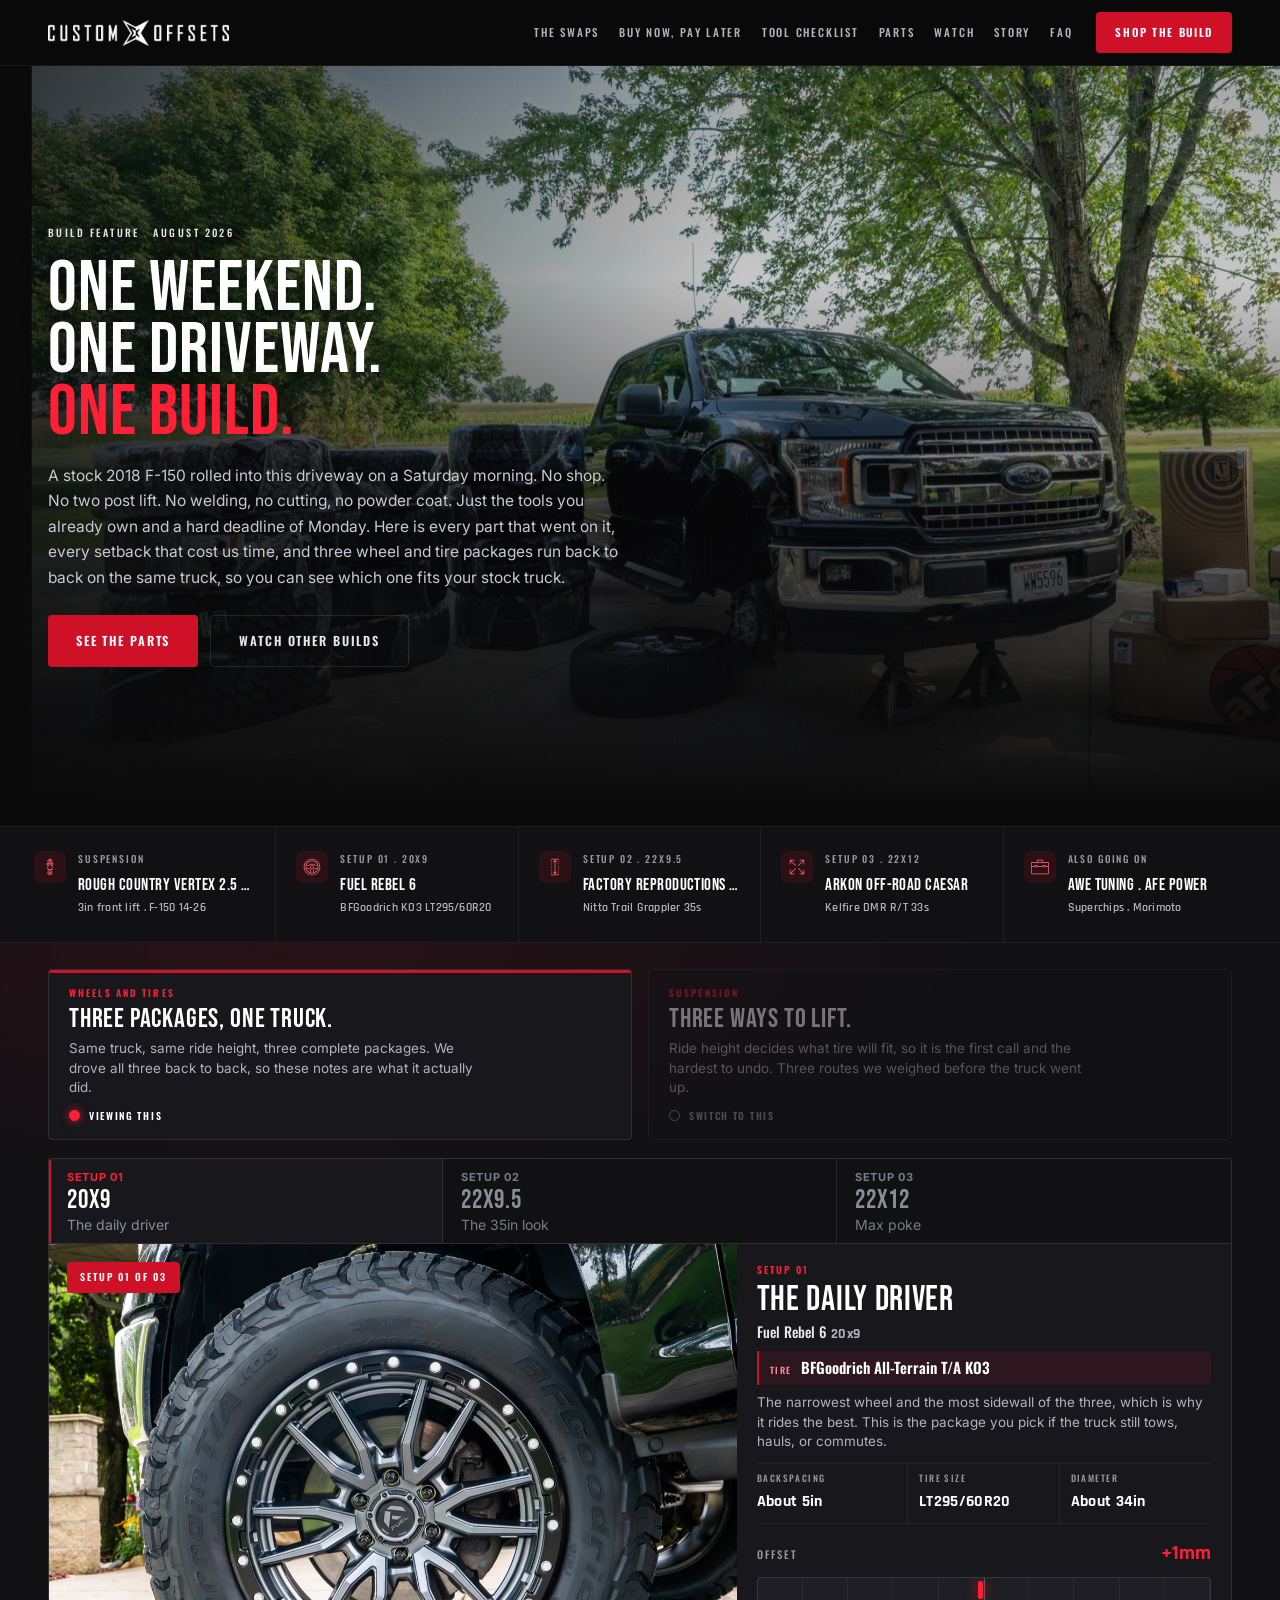
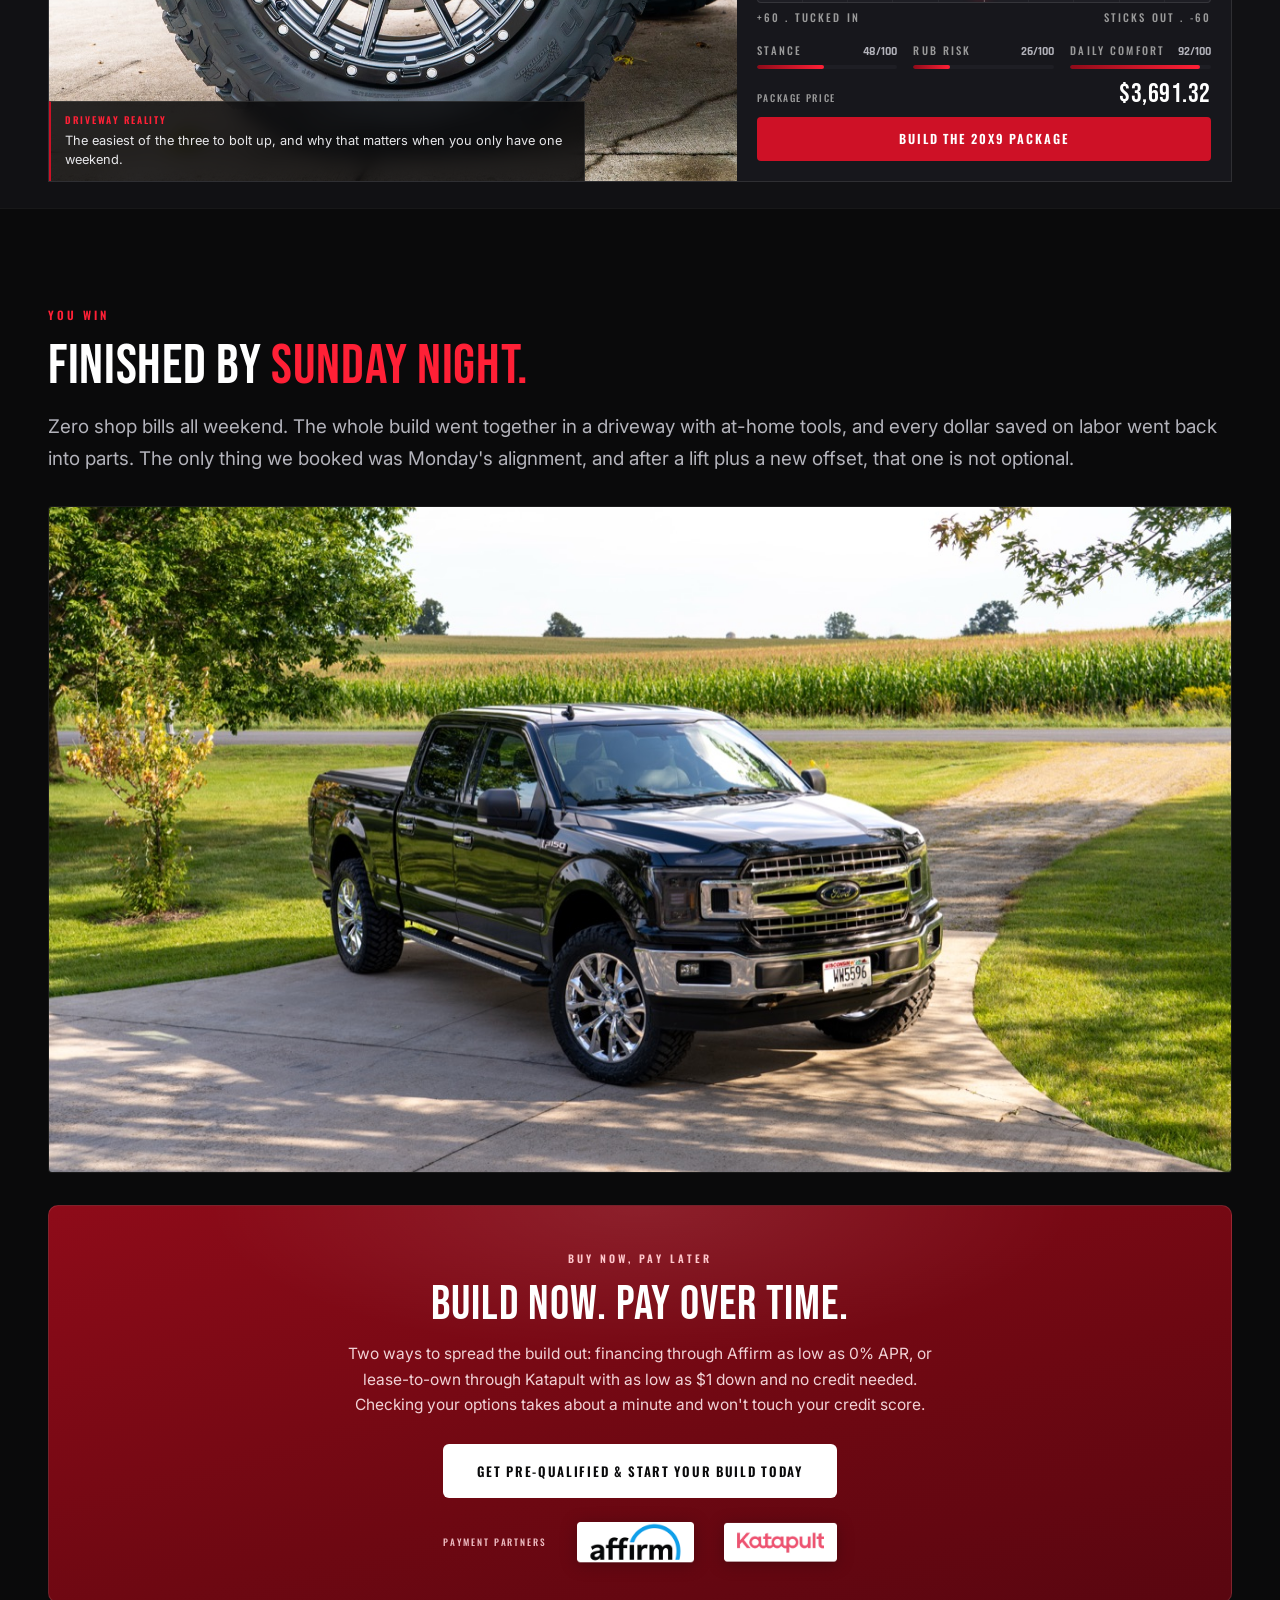
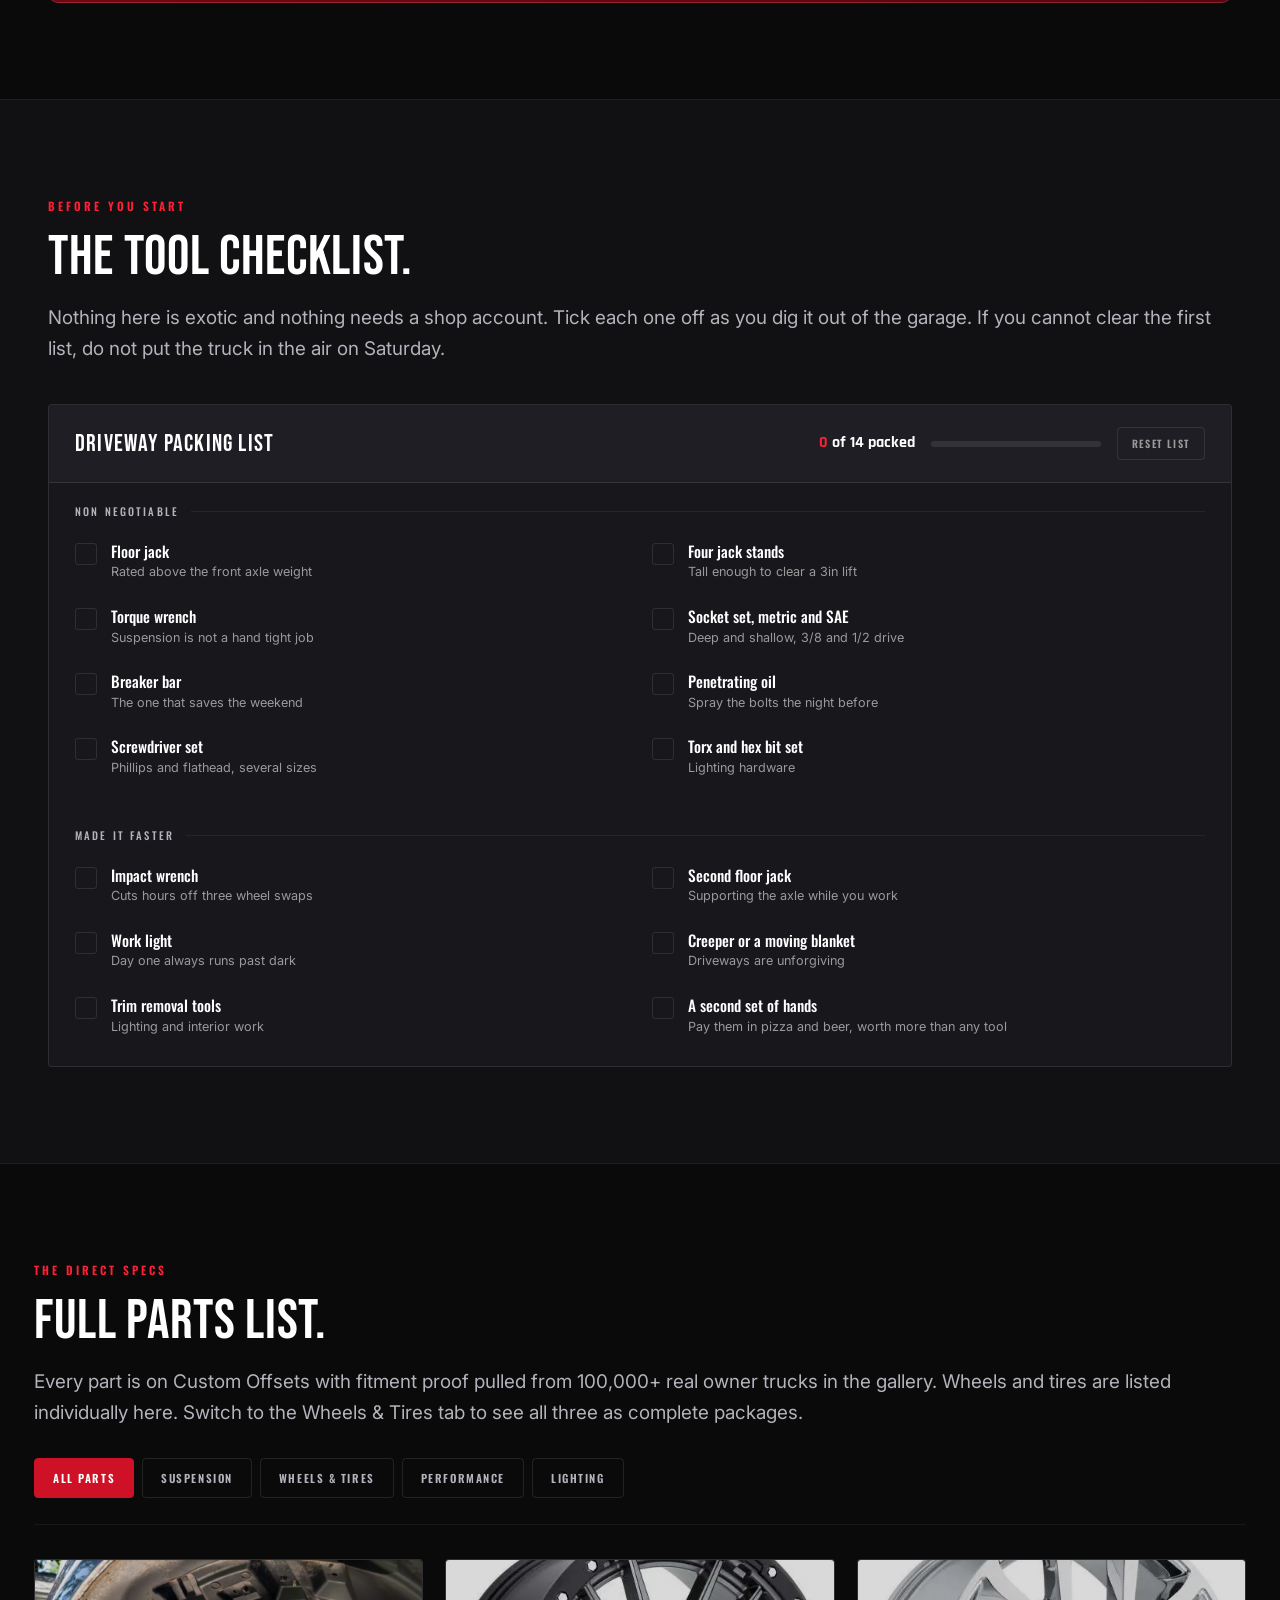
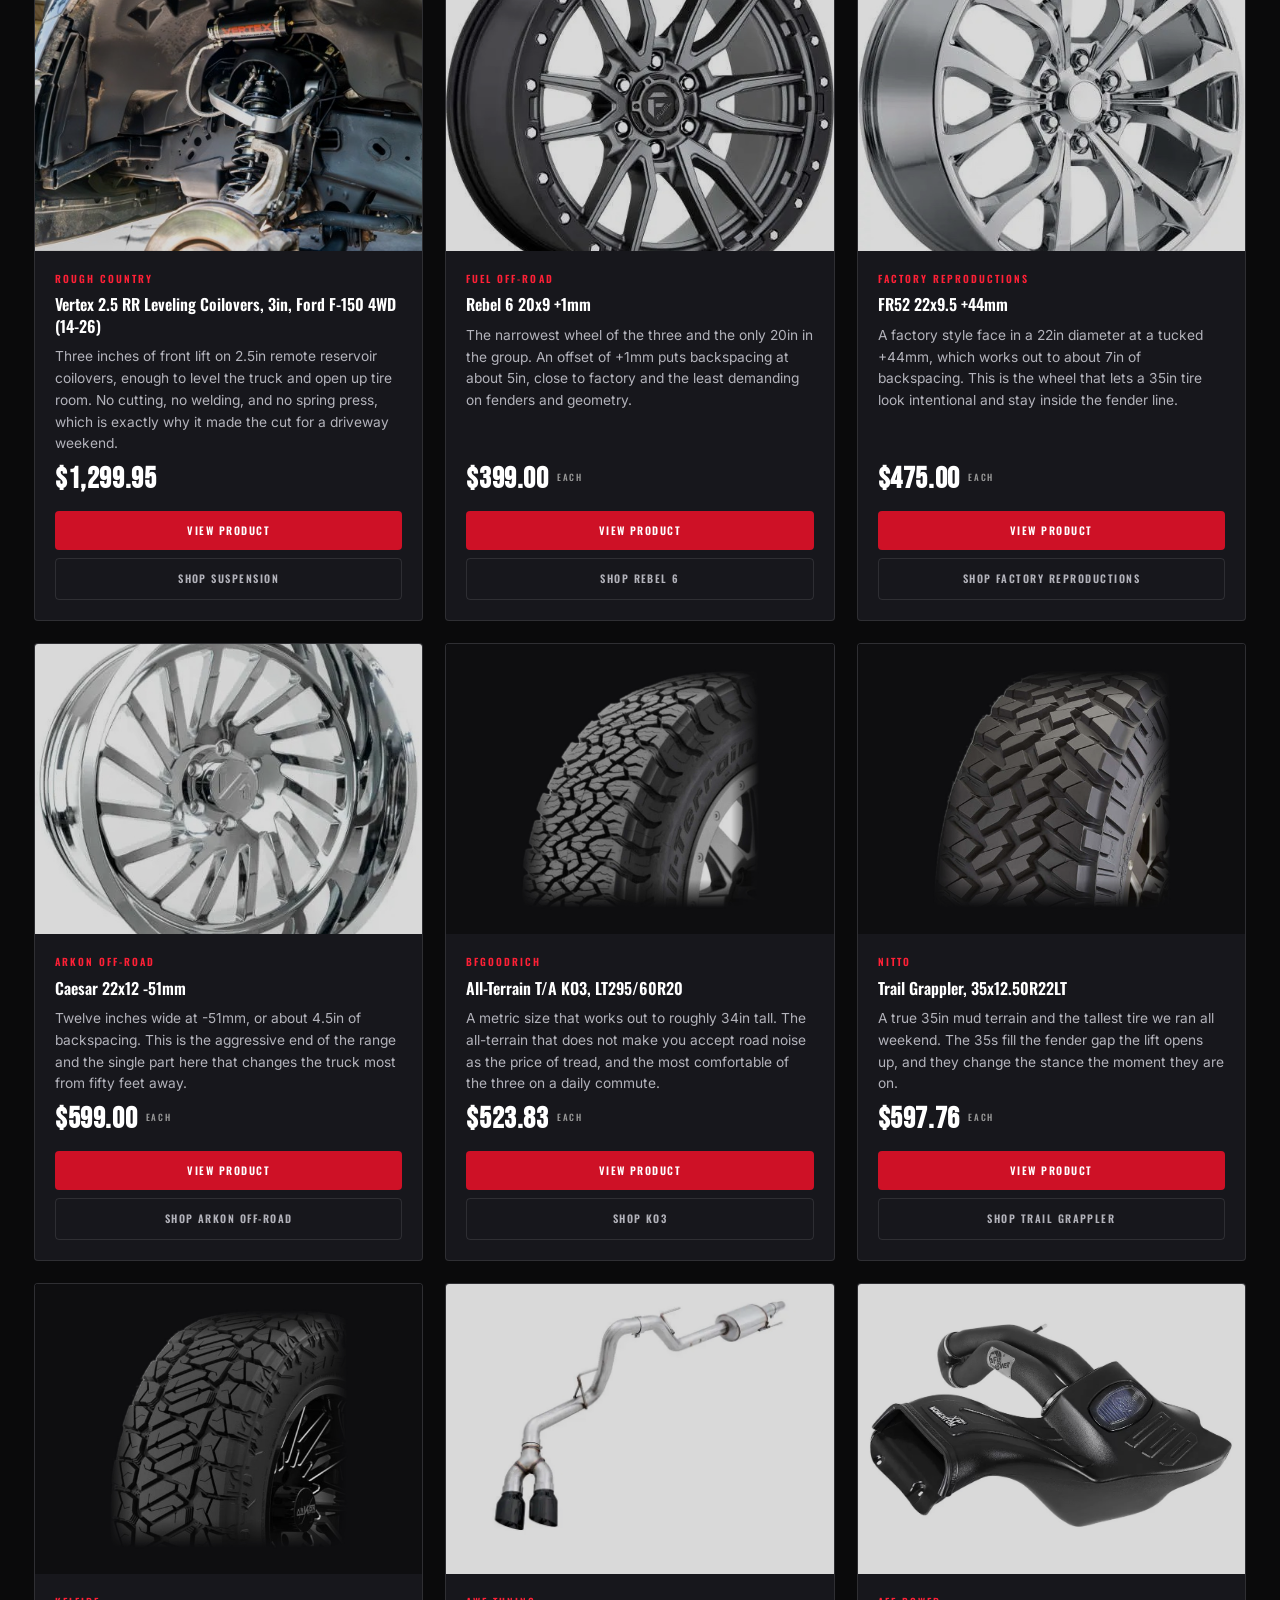
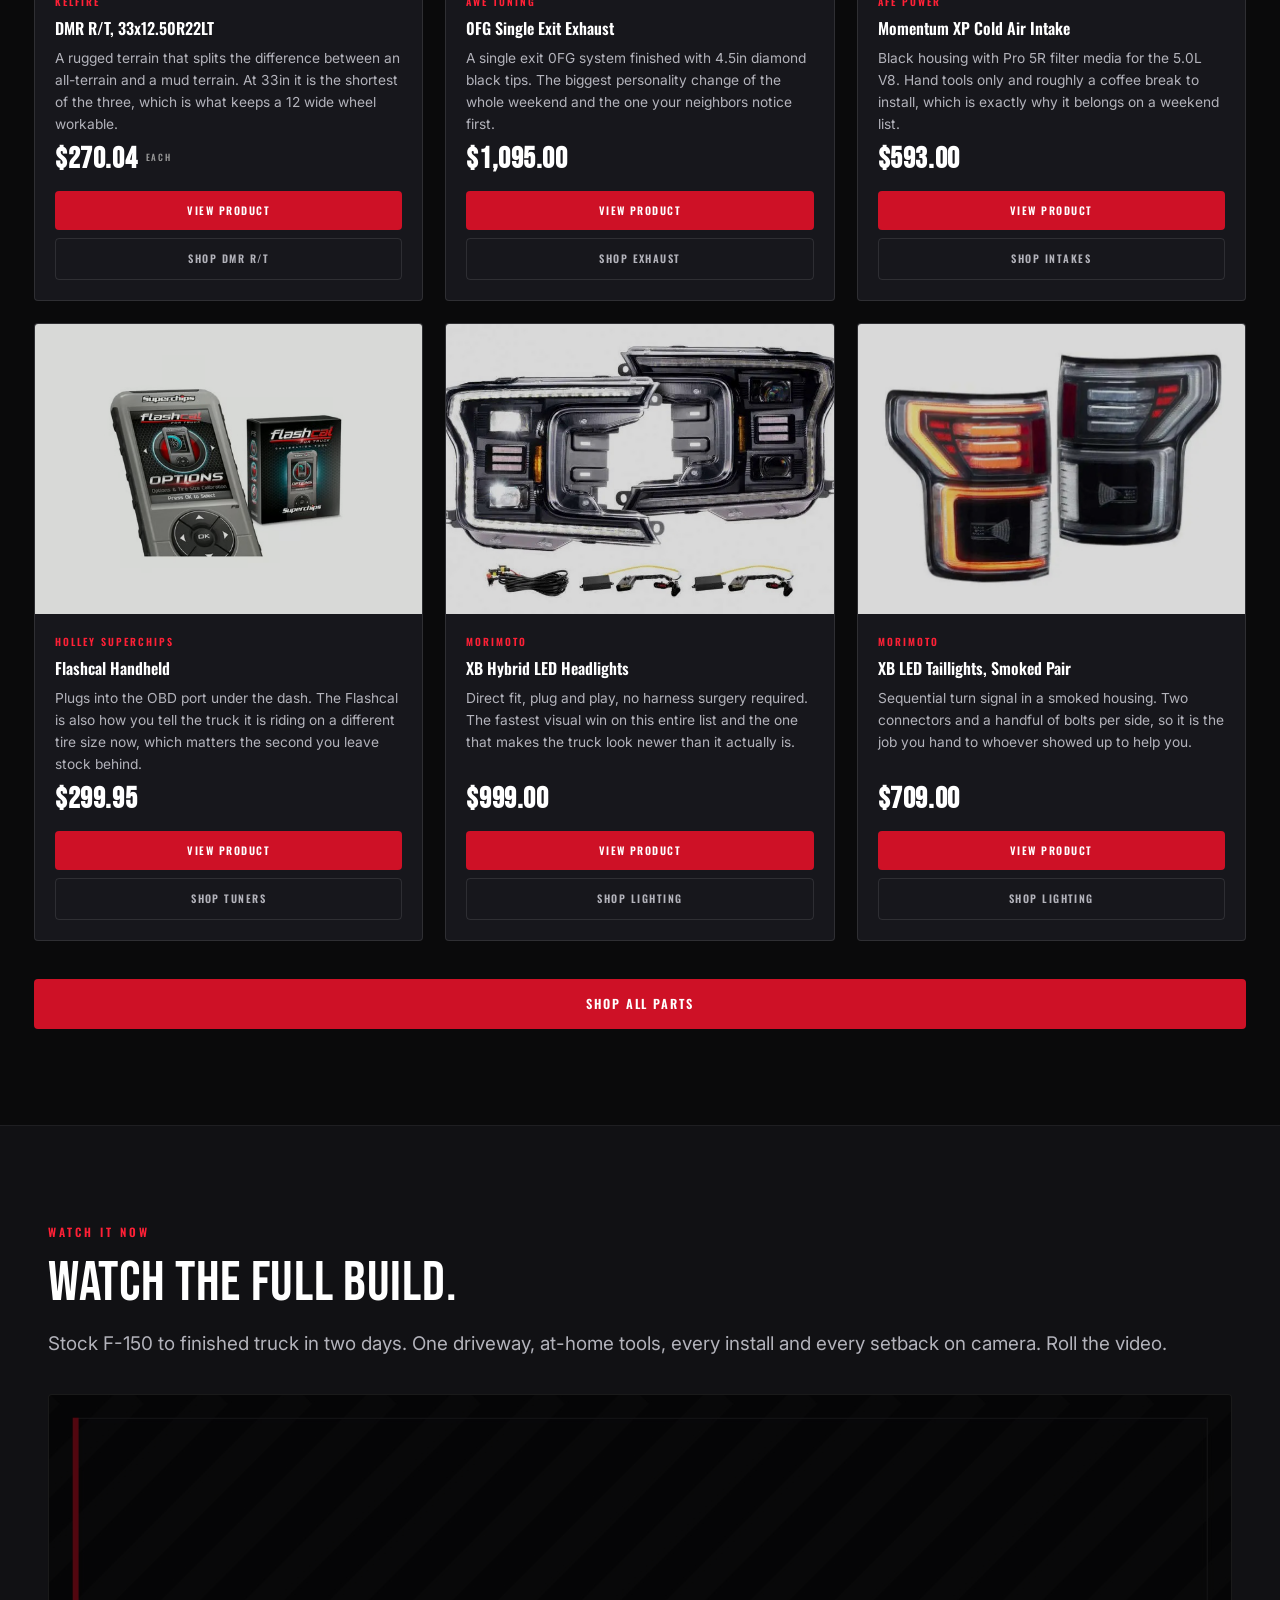
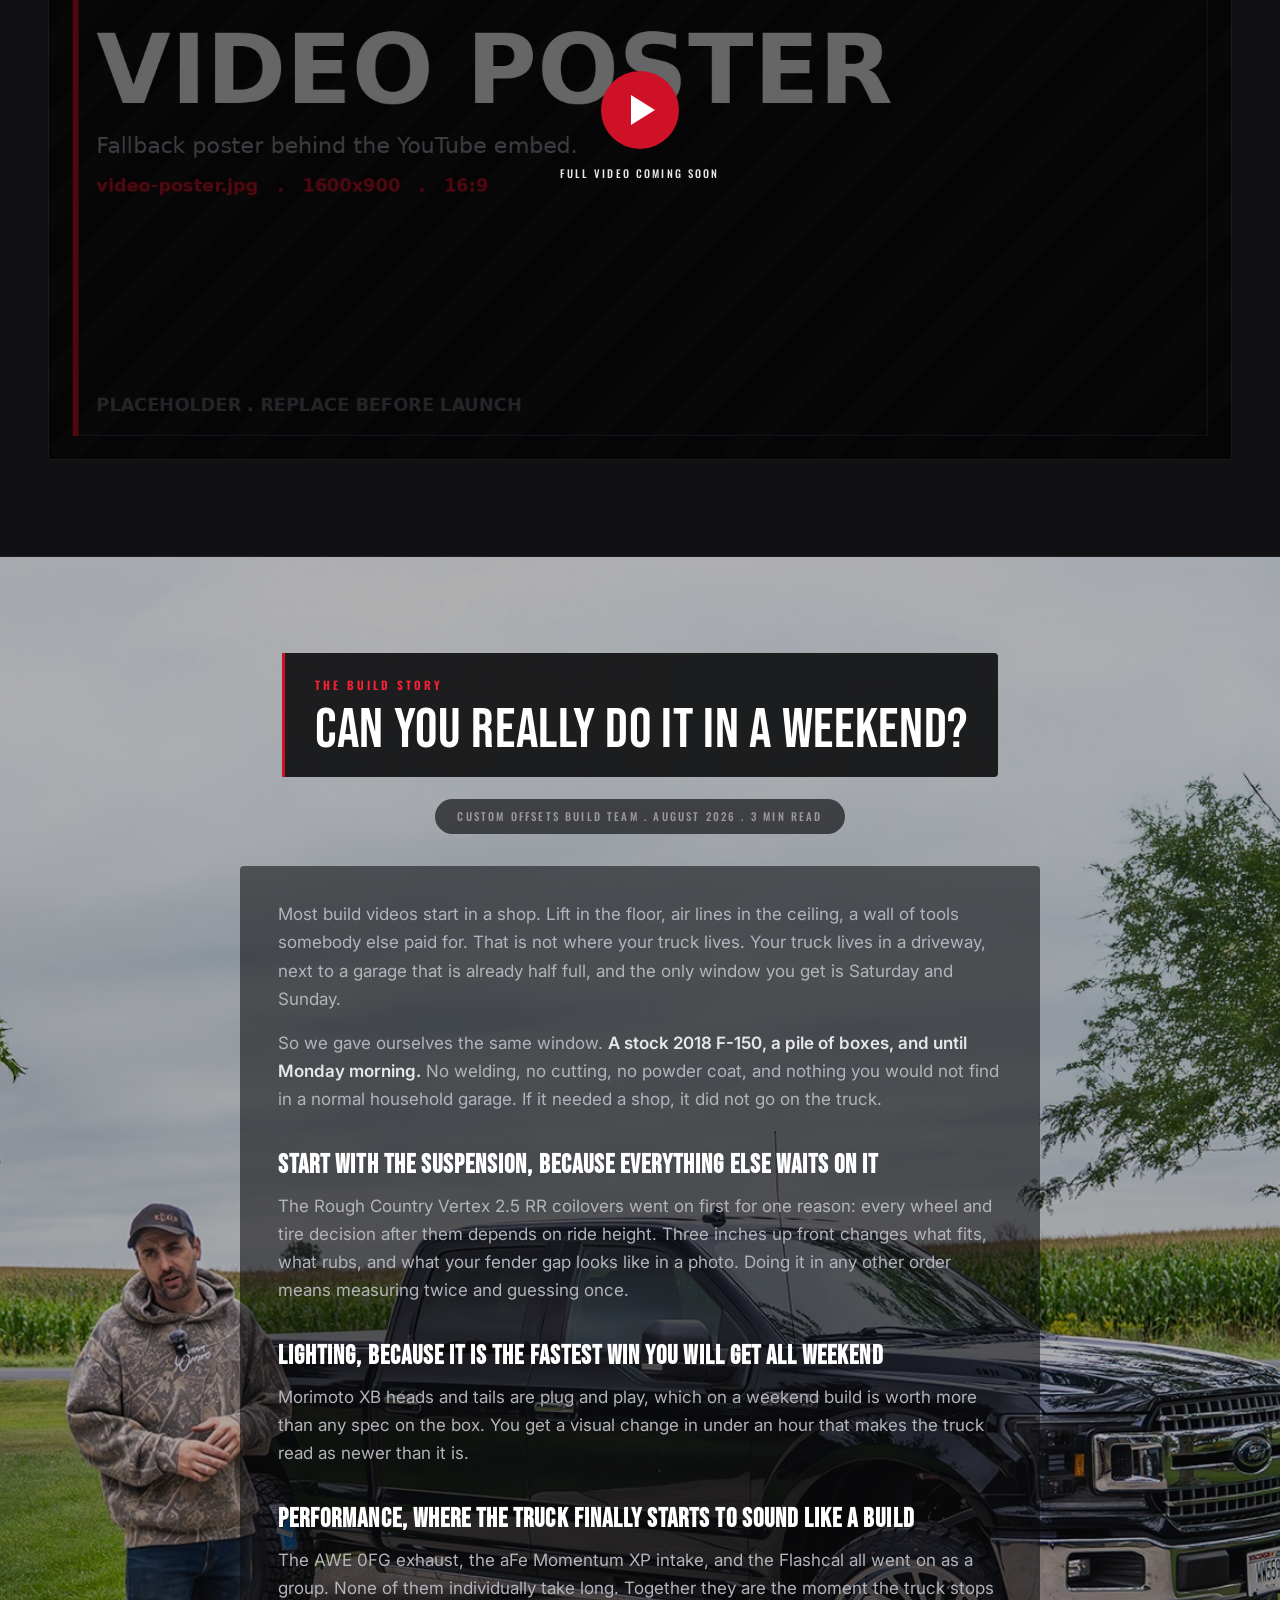
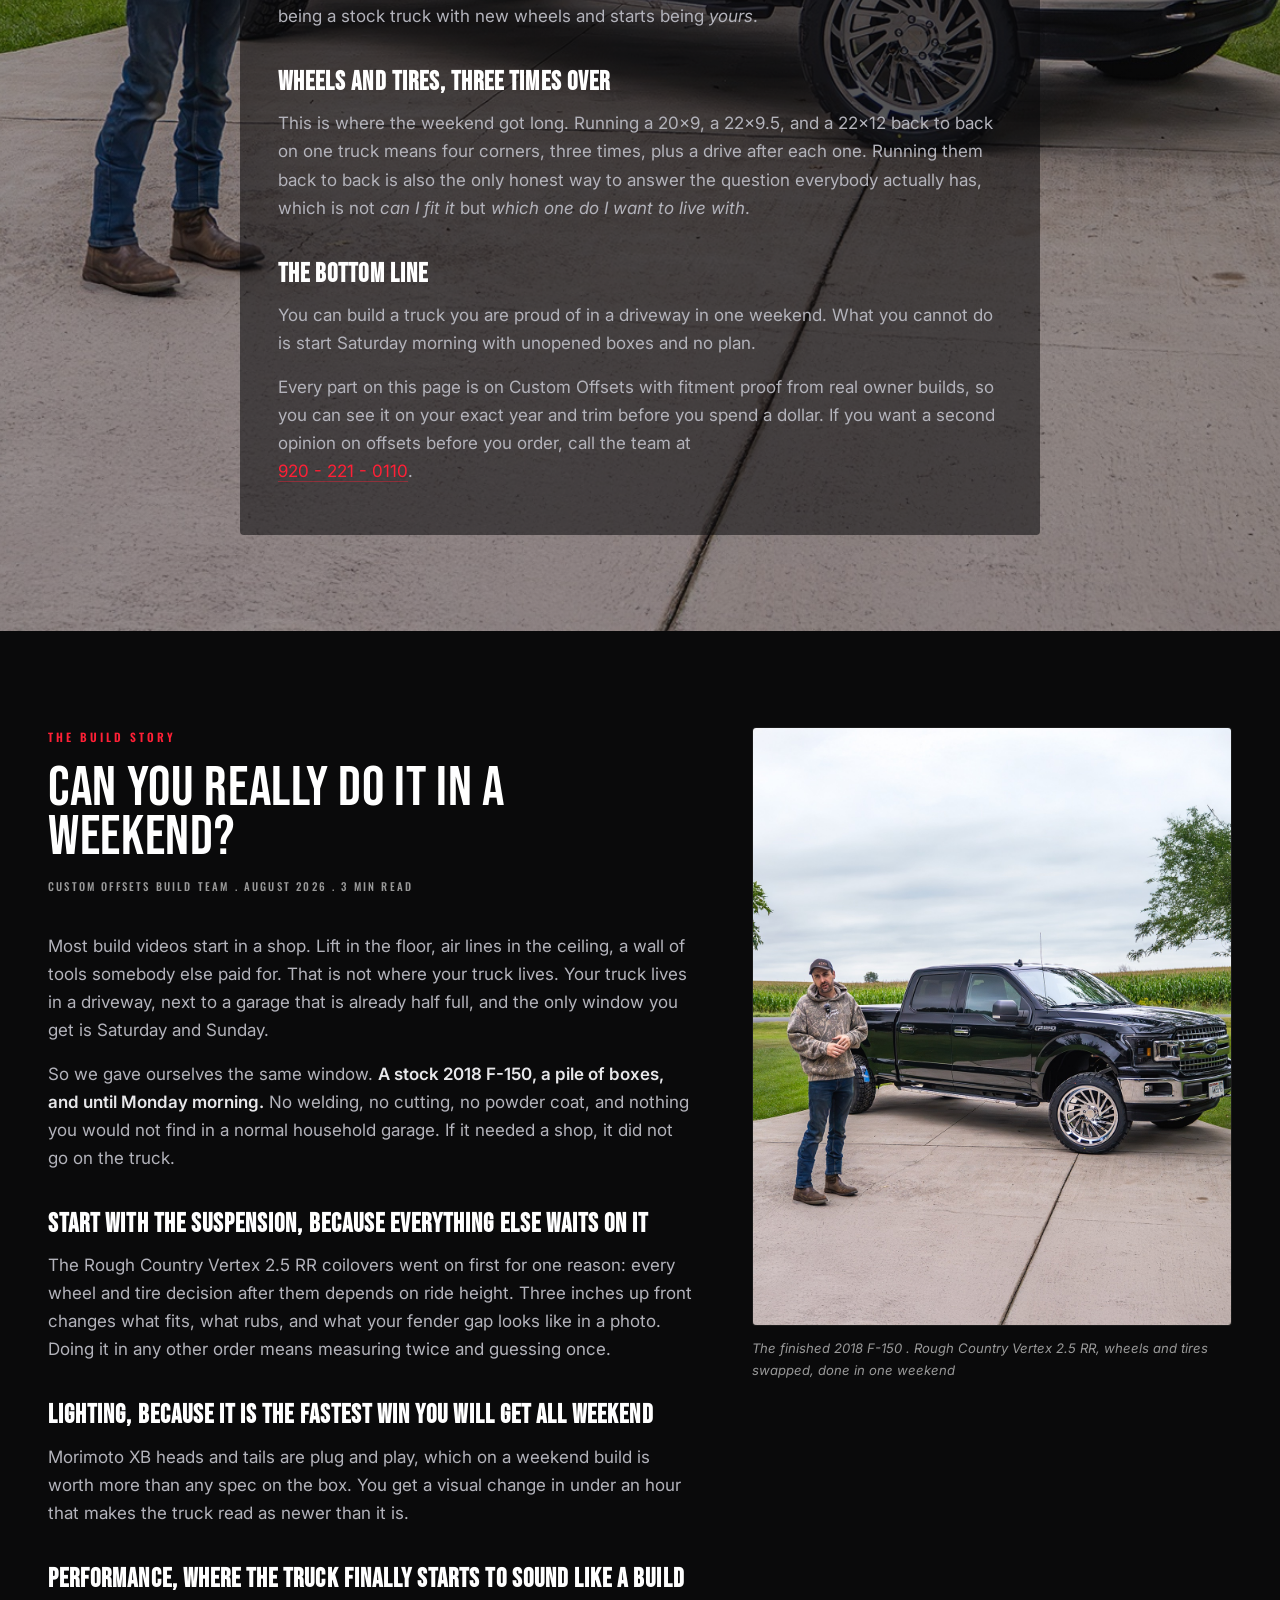
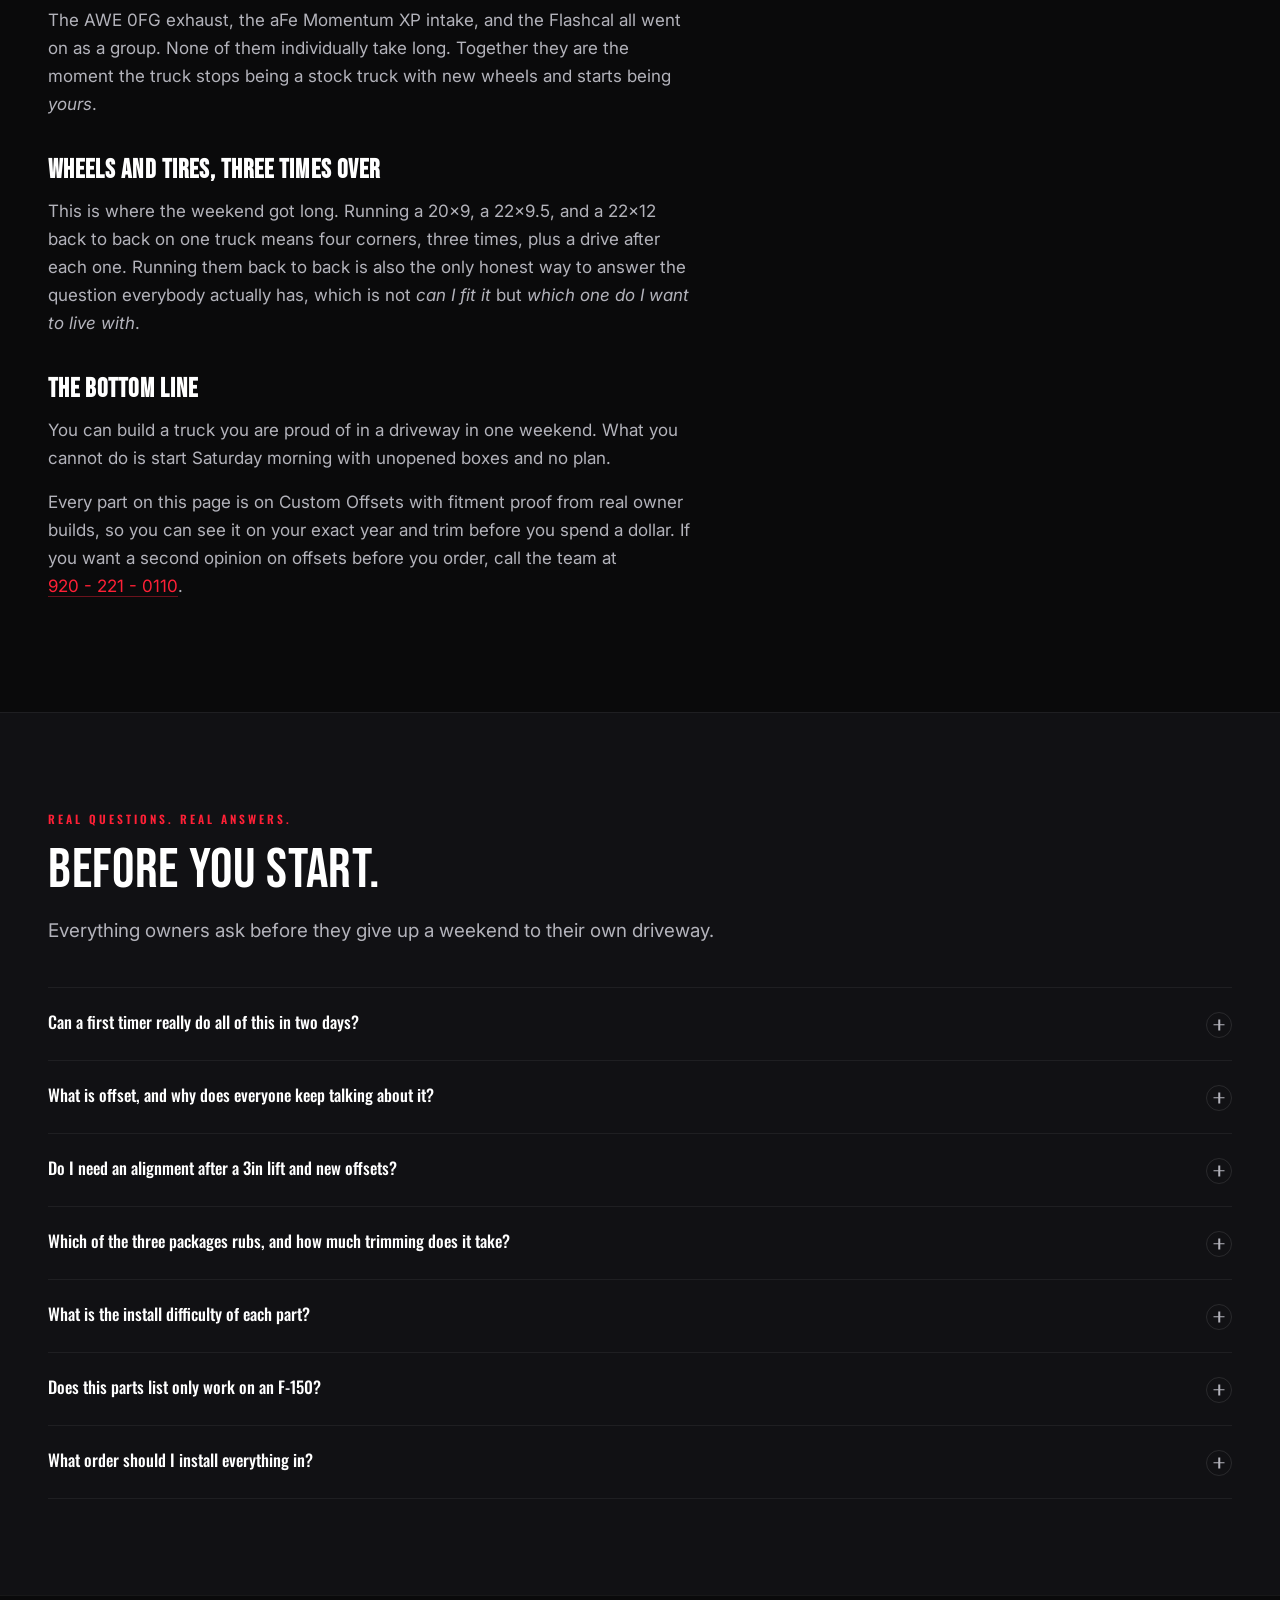
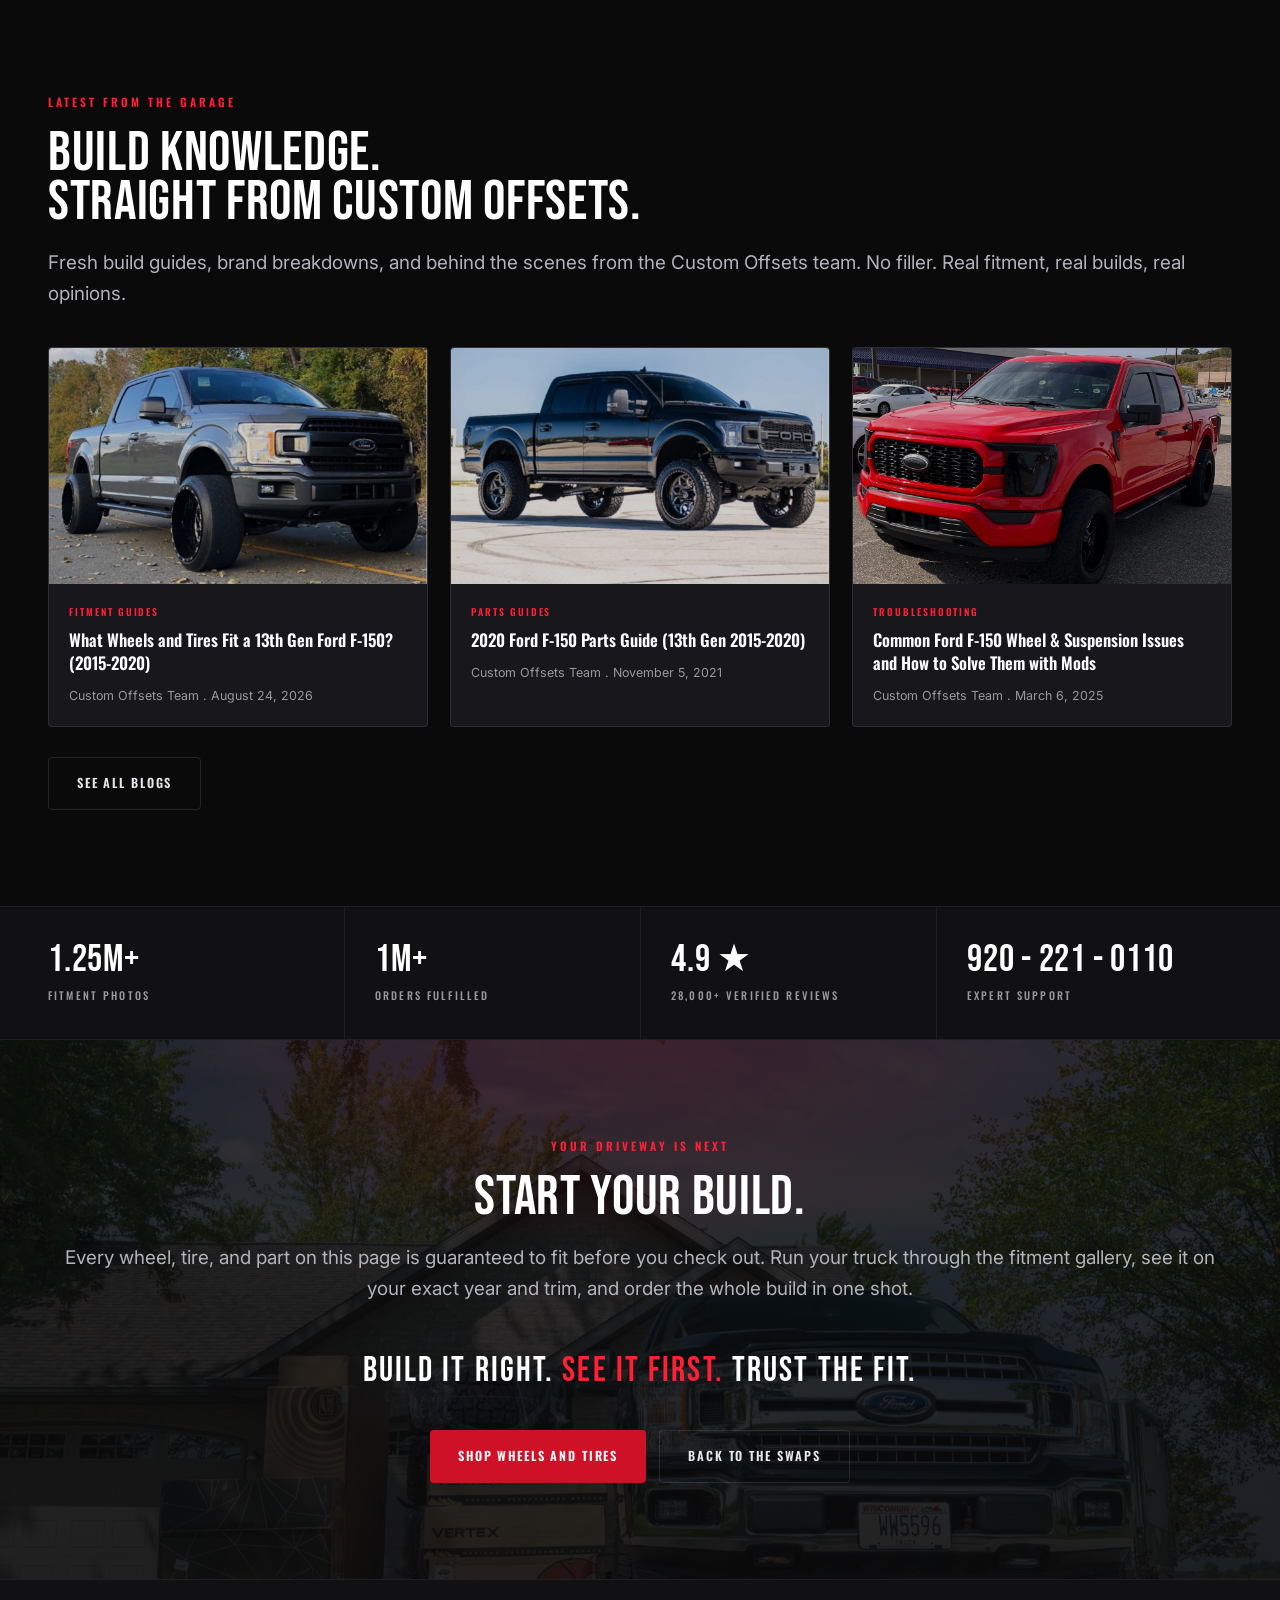
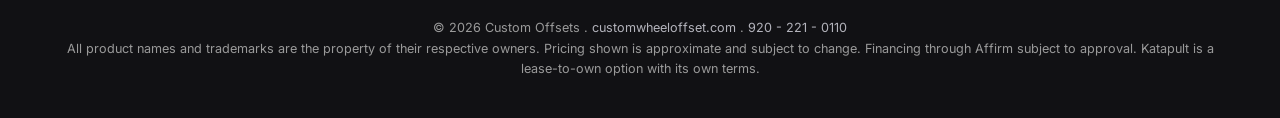
==== index.html @ 388645b4 "Wire in all 3 real blog cards Real titles, categories, dates, links, and hero images pulled from eac" ====
<!DOCTYPE html>
<html lang="en">
<head>
<meta charset="utf-8">
<meta name="viewport" content="width=device-width, initial-scale=1">
<title>One Weekend. One Driveway. One Build. | 2018 Ford F-150 | Custom Offsets</title>
<meta name="description" content="One weekend, one driveway, three wheel and tire packages. We built a 2018 Ford F-150 with Rough Country Vertex 2.5 RR coilovers, AWE 0FG exhaust, aFe intake, and Morimoto XB lighting using nothing but at-home tools.">
<meta property="og:title" content="One Weekend. One Driveway. One Build. | 2018 F-150">
<meta property="og:description" content="No shop. No lift. No welding. Just a driveway, a weekend, and three wheel and tire packages on one F-150.">
<meta property="og:image" content="assets/og-share.jpg">
<meta property="og:type" content="article">
<meta name="twitter:card" content="summary_large_image">
<link rel="icon" href="assets/favicon.png" type="image/png">
<link rel="preconnect" href="https://fonts.googleapis.com">
<link rel="preconnect" href="https://fonts.gstatic.com" crossorigin>
<link href="https://fonts.googleapis.com/css2?family=Bebas+Neue&family=Oswald:wght@400;500;600;700&family=Inter:wght@400;500;600;700&family=Rajdhani:wght@500;600;700&display=swap" rel="stylesheet">
<link rel="stylesheet" href="styles.css">
</head>
<body>

<!-- ===================== NAV ===================== -->
<nav class="nav">
  <div class="nav__in">
    <a class="brand" href="#top"><img src="assets/logo.png" alt="Custom Offsets"></a>
    <div class="nav__links">
      <a href="#swaps">The Swaps</a>
      <a href="#bnpl">Buy Now, Pay Later</a>
      <a href="#tools">Tool Checklist</a>
      <a href="#parts">Parts</a>
      <a href="#watch">Watch</a>
      <a href="#story">Story</a>
      <a href="#faq">FAQ</a>
    </div>
    <a class="nav__cta" href="#parts">Shop the Build</a>
  </div>
  <div class="progress" id="progress"></div>
</nav>

<!-- ===================== HERO ===================== -->
<main>
<header class="hero" id="top">
  <div class="hero__bg"><img src="assets/hero-driveway.jpg" alt="A stock 2018 Ford F-150 in the driveway with the Vertex, aFe and wheel and tire boxes stacked beside it"></div>
  <div class="hero__in">
    <div class="wrap">
      <div class="stamp">Build Feature <b>.</b> August 2026</div>
      <h1 class="display">One Weekend.<br>One Driveway.<span class="l2">One Build.</span></h1>
      <p class="hero__sub">
        A stock 2018 F-150 rolled into this driveway on a Saturday morning. No shop. No two post lift.
        No welding, no cutting, no powder coat. Just the tools you already own and a hard deadline of Monday.
        Here is every part that went on it, every setback that cost us time, and three wheel and tire
        packages run back to back on the same truck, so you can see which one fits your stock truck.
      </p>
      <div class="hero__actions">
        <a class="btn btn--primary" href="#parts">See the parts</a>
        <a class="btn btn--ghost" href="https://www.youtube.com/channel/UCnmCVfwLakc9Fd2ltaowisQ" target="_blank" rel="noopener">Watch other builds</a>
      </div>
    </div>
  </div>
</header>

<!-- ===================== QUICK SHOT SPEC BAR ===================== -->
<section class="keyspecs">
  <div class="keyspecs__in">
    <div class="ks">
      <span class="ks__icon" aria-hidden="true"><svg viewBox="0 0 50 50" fill="currentColor" focusable="false"><path d="M 25 2 C 21.145849 2 18 5.1458524 18 9 C 18 10.956262 18.81305 12.727446 20.115234 14 L 17 14 A 1.0001 1.0001 0 0 0 16 15 L 16 19 A 1.0001 1.0001 0 0 0 17 20 L 19.251953 20 C 18.517861 20.890595 18.043641 22.004594 18 23.240234 A 1.0001 1.0001 0 0 0 18 23.275391 L 18 32 A 1.0001 1.0001 0 0 0 19 33 L 22 33 L 22 34.771484 C 19.627796 35.943612 18.035732 38.299647 18 40.986328 L 18 40.992188 L 18 41 C 17.9945 46.620752 24.448329 49.965436 29.039062 46.722656 C 33.415349 43.631357 32.665878 36.99705 28 34.755859 L 28 33 L 31 33 A 1.0001 1.0001 0 0 0 32 32 L 32 23.275391 A 1.0001 1.0001 0 0 0 32 23.240234 C 31.956359 22.004596 31.482139 20.890595 30.748047 20 L 33 20 A 1.0001 1.0001 0 0 0 34 19 L 34 15 A 1.0001 1.0001 0 0 0 33 14 L 29.884766 14 C 31.18695 12.727446 32 10.956262 32 9 C 32 5.1458524 28.854151 2 25 2 z M 25 4 C 27.773271 4 30 6.2267307 30 9 C 30 11.773269 27.773271 14 25 14 C 22.226729 14 20 11.773269 20 9 C 20 6.2267307 22.226729 4 25 4 z M 25 6 C 24.083334 6 23.268559 6.3797556 22.751953 6.9609375 C 22.235347 7.5421194 22 8.2777779 22 9 C 22 9.7222221 22.235347 10.457881 22.751953 11.039062 C 23.268559 11.620245 24.083334 12 25 12 C 25.916666 12 26.731441 11.620244 27.248047 11.039062 C 27.764653 10.457882 28 9.7222221 28 9 C 28 8.2777779 27.764653 7.5421194 27.248047 6.9609375 C 26.731441 6.3797556 25.916666 6 25 6 z M 25 8 C 25.416666 8 25.601893 8.1202444 25.751953 8.2890625 C 25.902014 8.4578806 26 8.7222221 26 9 C 26 9.2777779 25.902014 9.5421194 25.751953 9.7109375 C 25.601893 9.8797556 25.416666 10 25 10 C 24.583334 10 24.398107 9.8797556 24.248047 9.7109375 C 24.097986 9.5421194 24 9.2777779 24 9 C 24 8.7222221 24.097986 8.4578806 24.248047 8.2890625 C 24.398107 8.1202444 24.583334 8 25 8 z M 18 16 L 25 16 L 32 16 L 32 18 L 26.386719 18 L 23.613281 18 L 18 18 L 18 16 z M 23.546875 20 L 26.453125 20 C 28.358046 19.936053 29.932726 21.405751 30 23.310547 L 30 31 L 20 31 L 20 23.310547 C 20.067274 21.405751 21.641964 19.936053 23.546875 20 z M 24 33 L 26 33 L 26 36.056641 L 26.666016 36.291016 C 30.547086 37.663184 31.246852 42.71495 27.884766 45.089844 C 24.525083 47.46304 20.004411 45.118834 20.001953 41.007812 C 20.032753 38.891106 21.358255 37.017452 23.345703 36.287109 L 24 36.046875 L 24 33 z M 25 38 C 24.083334 38 23.268559 38.379756 22.751953 38.960938 C 22.235347 39.542119 22 40.277778 22 41 C 22 41.722222 22.235347 42.457881 22.751953 43.039062 C 23.268559 43.620244 24.083334 44 25 44 C 25.916666 44 26.731441 43.620245 27.248047 43.039062 C 27.764653 42.457881 28 41.722222 28 41 C 28 40.277778 27.764653 39.542119 27.248047 38.960938 C 26.731441 38.379756 25.916666 38 25 38 z M 25 40 C 25.416666 40 25.601893 40.120244 25.751953 40.289062 C 25.902014 40.457881 26 40.722222 26 41 C 26 41.277778 25.90201 41.542119 25.751953 41.710938 C 25.601893 41.879756 25.416666 42 25 42 C 24.583334 42 24.398107 41.879756 24.248047 41.710938 C 24.097986 41.542119 24 41.277778 24 41 C 24 40.722222 24.097986 40.457881 24.248047 40.289062 C 24.398107 40.120244 24.583334 40 25 40 z"/></svg></span>
      <div class="ks__text">
        <div class="ks__l">Suspension</div>
        <div class="ks__a">Rough Country Vertex 2.5 RR</div>
        <div class="ks__b">3in front lift . F-150 14-26</div>
      </div>
    </div>
    <div class="ks">
      <span class="ks__icon" aria-hidden="true"><svg viewBox="0 0 50 50" fill="currentColor" focusable="false"><path d="M 25 2 C 12.354545 2 2 12.354545 2 25 C 2 37.645455 12.354545 48 25 48 C 37.645455 48 48 37.645455 48 25 C 48 12.354545 37.645455 2 25 2 z M 25 4 C 36.554545 4 46 13.445455 46 25 C 46 36.554545 36.554545 46 25 46 C 13.445455 46 4 36.554545 4 25 C 4 13.445455 13.445455 4 25 4 z M 25 7 C 15.070719 7 7 15.070719 7 25 C 7 34.929281 15.070719 43 25 43 C 34.929281 43 43 34.929281 43 25 C 43 15.070719 34.929281 7 25 7 z M 25 9 C 32.457069 9 38.690911 14.086769 40.472656 20.980469 C 37.022042 20.877633 35.022012 19.810604 32.972656 18.632812 C 30.817748 17.39436 28.552525 16 25 16 C 21.447475 16 19.287355 17.4054 17.203125 18.638672 C 15.214866 19.815156 13.223927 20.883436 9.5273438 20.980469 C 11.309089 14.086769 17.542931 9 25 9 z M 25 18 C 28.047475 18 29.781471 19.10564 31.976562 20.367188 C 34.146385 21.614211 36.737437 22.963126 40.861328 22.994141 C 40.943513 23.652355 41 24.319213 41 25 C 41 26.026543 40.894932 27.02765 40.710938 28 L 34 28 C 30.732099 28 28 30.732099 28 34 L 28 40.710938 C 27.02765 40.894932 26.026543 41 25 41 C 23.973457 41 22.97235 40.894932 22 40.710938 L 22 34 C 22 30.7 19.405747 28 16 28 L 9.2890625 28 C 9.1050679 27.02765 9 26.026543 9 25 C 9 24.319213 9.0564869 23.652355 9.1386719 22.994141 C 13.497158 22.964648 16.105288 21.614209 18.222656 20.361328 C 20.363426 19.0946 21.952525 18 25 18 z M 25 20 C 22.250421 20 20 22.250421 20 25 C 20 27.749579 22.250421 30 25 30 C 27.749579 30 30 27.749579 30 25 C 30 22.250421 27.749579 20 25 20 z M 25 22 C 26.668699 22 28 23.331301 28 25 C 28 26.668699 26.668699 28 25 28 C 23.331301 28 22 26.668699 22 25 C 22 23.331301 23.331301 22 25 22 z M 9.8066406 30 L 16 30 C 18.394253 30 20 31.7 20 34 L 20 40.193359 C 15.1836 38.61274 11.38726 34.8164 9.8066406 30 z M 34 30 L 40.193359 30 C 38.61274 34.8164 34.8164 38.61274 30 40.193359 L 30 34 C 30 31.867901 31.867901 30 34 30 z"/></svg></span>
      <div class="ks__text">
        <div class="ks__l">Setup 01 . 20x9</div>
        <div class="ks__a">Fuel Rebel 6</div>
        <div class="ks__b">BFGoodrich KO3 LT295/60R20</div>
      </div>
    </div>
    <div class="ks">
      <span class="ks__icon" aria-hidden="true"><svg viewBox="0 0 50 50" fill="currentColor" focusable="false"><path d="M 14.71875 2 C 14.167969 2.078125 13.78125 2.589844 13.859375 3.140625 C 13.9375 3.691406 14.449219 4.078125 15 4 L 35 4 C 35.359375 4.003906 35.695313 3.816406 35.878906 3.503906 C 36.058594 3.191406 36.058594 2.808594 35.878906 2.496094 C 35.695313 2.183594 35.359375 1.996094 35 2 L 15 2 C 14.96875 2 14.9375 2 14.90625 2 C 14.875 2 14.84375 2 14.8125 2 C 14.78125 2 14.75 2 14.71875 2 Z M 24.9375 4.96875 C 24.894531 4.976563 24.851563 4.988281 24.8125 5 C 24.558594 5.050781 24.335938 5.195313 24.1875 5.40625 L 20.1875 10.71875 C 19.851563 11.167969 19.941406 11.804688 20.390625 12.140625 C 20.839844 12.476563 21.476563 12.386719 21.8125 11.9375 L 24 9.03125 L 24 40.96875 L 21.8125 38.0625 C 21.59375 37.753906 21.21875 37.597656 20.84375 37.65625 C 20.480469 37.699219 20.171875 37.9375 20.035156 38.273438 C 19.898438 38.613281 19.957031 39 20.1875 39.28125 L 24.1875 44.59375 C 24.375 44.855469 24.679688 45.011719 25 45.011719 C 25.320313 45.011719 25.625 44.855469 25.8125 44.59375 L 29.8125 39.28125 C 30.148438 38.832031 30.058594 38.195313 29.609375 37.859375 C 29.160156 37.523438 28.523438 37.613281 28.1875 38.0625 L 26 40.96875 L 26 9.03125 L 28.1875 11.9375 C 28.523438 12.386719 29.160156 12.476563 29.609375 12.140625 C 30.058594 11.804688 30.148438 11.167969 29.8125 10.71875 L 25.8125 5.40625 C 25.617188 5.117188 25.285156 4.953125 24.9375 4.96875 Z M 15 6 C 14.449219 6 14 6.449219 14 7 C 14 7.550781 14.449219 8 15 8 C 15.550781 8 16 7.550781 16 7 C 16 6.449219 15.550781 6 15 6 Z M 35 6 C 34.449219 6 34 6.449219 34 7 C 34 7.550781 34.449219 8 35 8 C 35.550781 8 36 7.550781 36 7 C 36 6.449219 35.550781 6 35 6 Z M 15 10 C 14.449219 10 14 10.449219 14 11 C 14 11.550781 14.449219 12 15 12 C 15.550781 12 16 11.550781 16 11 C 16 10.449219 15.550781 10 15 10 Z M 35 10 C 34.449219 10 34 10.449219 34 11 C 34 11.550781 34.449219 12 35 12 C 35.550781 12 36 11.550781 36 11 C 36 10.449219 35.550781 10 35 10 Z M 15 14 C 14.449219 14 14 14.449219 14 15 C 14 15.550781 14.449219 16 15 16 C 15.550781 16 16 15.550781 16 15 C 16 14.449219 15.550781 14 15 14 Z M 35 14 C 34.449219 14 34 14.449219 34 15 C 34 15.550781 34.449219 16 35 16 C 35.550781 16 36 15.550781 36 15 C 36 14.449219 35.550781 14 35 14 Z M 15 18 C 14.449219 18 14 18.449219 14 19 C 14 19.550781 14.449219 20 15 20 C 15.550781 20 16 19.550781 16 19 C 16 18.449219 15.550781 18 15 18 Z M 35 18 C 34.449219 18 34 18.449219 34 19 C 34 19.550781 34.449219 20 35 20 C 35.550781 20 36 19.550781 36 19 C 36 18.449219 35.550781 18 35 18 Z M 15 22 C 14.449219 22 14 22.449219 14 23 C 14 23.550781 14.449219 24 15 24 C 15.550781 24 16 23.550781 16 23 C 16 22.449219 15.550781 22 15 22 Z M 35 22 C 34.449219 22 34 22.449219 34 23 C 34 23.550781 34.449219 24 35 24 C 35.550781 24 36 23.550781 36 23 C 36 22.449219 35.550781 22 35 22 Z M 15 26 C 14.449219 26 14 26.449219 14 27 C 14 27.550781 14.449219 28 15 28 C 15.550781 28 16 27.550781 16 27 C 16 26.449219 15.550781 26 15 26 Z M 35 26 C 34.449219 26 34 26.449219 34 27 C 34 27.550781 34.449219 28 35 28 C 35.550781 28 36 27.550781 36 27 C 36 26.449219 35.550781 26 35 26 Z M 15 30 C 14.449219 30 14 30.449219 14 31 C 14 31.550781 14.449219 32 15 32 C 15.550781 32 16 31.550781 16 31 C 16 30.449219 15.550781 30 15 30 Z M 35 30 C 34.449219 30 34 30.449219 34 31 C 34 31.550781 34.449219 32 35 32 C 35.550781 32 36 31.550781 36 31 C 36 30.449219 35.550781 30 35 30 Z M 15 34 C 14.449219 34 14 34.449219 14 35 C 14 35.550781 14.449219 36 15 36 C 15.550781 36 16 35.550781 16 35 C 16 34.449219 15.550781 34 15 34 Z M 35 34 C 34.449219 34 34 34.449219 34 35 C 34 35.550781 34.449219 36 35 36 C 35.550781 36 36 35.550781 36 35 C 36 34.449219 35.550781 34 35 34 Z M 15 38 C 14.449219 38 14 38.449219 14 39 C 14 39.550781 14.449219 40 15 40 C 15.550781 40 16 39.550781 16 39 C 16 38.449219 15.550781 38 15 38 Z M 35 38 C 34.449219 38 34 38.449219 34 39 C 34 39.550781 34.449219 40 35 40 C 35.550781 40 36 39.550781 36 39 C 36 38.449219 35.550781 38 35 38 Z M 15 42 C 14.449219 42 14 42.449219 14 43 C 14 43.550781 14.449219 44 15 44 C 15.550781 44 16 43.550781 16 43 C 16 42.449219 15.550781 42 15 42 Z M 35 42 C 34.449219 42 34 42.449219 34 43 C 34 43.550781 34.449219 44 35 44 C 35.550781 44 36 43.550781 36 43 C 36 42.449219 35.550781 42 35 42 Z M 14.71875 46 C 14.167969 46.078125 13.78125 46.589844 13.859375 47.140625 C 13.9375 47.691406 14.449219 48.078125 15 48 L 35 48 C 35.359375 48.003906 35.695313 47.816406 35.878906 47.503906 C 36.058594 47.191406 36.058594 46.808594 35.878906 46.496094 C 35.695313 46.183594 35.359375 45.996094 35 46 L 15 46 C 14.96875 46 14.9375 46 14.90625 46 C 14.875 46 14.84375 46 14.8125 46 C 14.78125 46 14.75 46 14.71875 46 Z"/></svg></span>
      <div class="ks__text">
        <div class="ks__l">Setup 02 . 22x9.5</div>
        <div class="ks__a">Factory Reproductions FR52</div>
        <div class="ks__b">Nitto Trail Grappler 35s</div>
      </div>
    </div>
    <div class="ks">
      <span class="ks__icon" aria-hidden="true"><svg viewBox="0 0 50 50" fill="currentColor" focusable="false"><path d="M 5.9902344 4.9902344 A 1.0001 1.0001 0 0 0 5.8613281 5 L 5 5 L 5 5.8632812 A 1.0001 1.0001 0 0 0 5 6.1289062 L 5 17 A 1.0001 1.0001 0 1 0 7 17 L 7 8.4140625 L 20.292969 21.707031 A 1.0001 1.0001 0 0 0 21.109375 22.009766 A 1.0001 1.0001 0 0 0 21.207031 21.996094 A 1.0001 1.0001 0 0 0 21.707031 20.292969 L 8.4140625 7 L 17 7 A 1.0001 1.0001 0 1 0 17 5 L 6.1171875 5 A 1.0001 1.0001 0 0 0 5.9902344 4.9902344 z M 43.980469 4.9902344 A 1.0001 1.0001 0 0 0 43.869141 5 L 33 5 A 1.0001 1.0001 0 1 0 33 7 L 41.585938 7 L 28.292969 20.292969 A 1.0001 1.0001 0 1 0 29.707031 21.707031 L 43 8.4140625 L 43 17 A 1.0001 1.0001 0 1 0 45 17 L 45 6.1269531 A 1.0001 1.0001 0 0 0 45 5.8515625 L 45 5 L 44.146484 5 A 1.0001 1.0001 0 0 0 43.980469 4.9902344 z M 20.980469 27.990234 A 1.0001 1.0001 0 0 0 20.292969 28.292969 L 7 41.585938 L 7 33 A 1.0001 1.0001 0 0 0 5.984375 31.986328 A 1.0001 1.0001 0 0 0 5 33 L 5 43.847656 A 1.0001 1.0001 0 0 0 5 44.179688 L 5 45 L 5.8242188 45 A 1.0001 1.0001 0 0 0 6.1523438 45 L 17 45 A 1.0001 1.0001 0 1 0 17 43 L 8.4140625 43 L 21.707031 29.707031 A 1.0001 1.0001 0 0 0 20.980469 27.990234 z M 28.990234 27.990234 A 1.0001 1.0001 0 0 0 28.244141 29.65625 A 1.0001 1.0001 0 0 0 28.292969 29.707031 L 41.585938 43 L 33 43 A 1.0001 1.0001 0 1 0 33 45 L 43.847656 45 A 1.0001 1.0001 0 0 0 44.179688 45 L 45 45 L 45 44.175781 A 1.0001 1.0001 0 0 0 45 43.847656 L 45 33 A 1.0001 1.0001 0 0 0 43.984375 31.986328 A 1.0001 1.0001 0 0 0 43 33 L 43 41.585938 L 29.707031 28.292969 A 1.0001 1.0001 0 0 0 28.990234 27.990234 z"/></svg></span>
      <div class="ks__text">
        <div class="ks__l">Setup 03 . 22x12</div>
        <div class="ks__a">ARKON OFF-ROAD Caesar</div>
        <div class="ks__b">Kelfire DMR R/T 33s</div>
      </div>
    </div>
    <div class="ks ks--brands">
      <span class="ks__icon" aria-hidden="true"><svg viewBox="0 0 50 50" fill="currentColor" focusable="false"><path d="M 19 5 C 17.355469 5 16 6.355469 16 8 L 16 11 L 3 11 C 1.355469 11 0 12.355469 0 14 L 0 22.6875 C -0.0585938 22.882813 -0.0585938 23.085938 0 23.28125 L 0 42 C 0 43.644531 1.355469 45 3 45 L 47 45 C 48.644531 45 50 43.644531 50 42 L 50 23.1875 C 50.027344 23.054688 50.027344 22.914063 50 22.78125 L 50 14 C 50 12.355469 48.644531 11 47 11 L 34 11 L 34 8 C 34 6.355469 32.644531 5 31 5 Z M 19 7 L 31 7 C 31.5625 7 32 7.4375 32 8 L 32 11 L 18 11 L 18 8 C 18 7.4375 18.4375 7 19 7 Z M 3 13 L 47 13 C 47.5625 13 48 13.4375 48 14 L 48 22 L 41 22 C 41 20.90625 40.09375 20 39 20 L 34 20 C 32.90625 20 32 20.90625 32 22 L 18 22 C 18 20.90625 17.09375 20 16 20 L 11 20 C 9.90625 20 9 20.90625 9 22 L 2 22 L 2 14 C 2 13.4375 2.4375 13 3 13 Z M 11 22 L 16 22 L 16 22.6875 C 15.941406 22.882813 15.941406 23.085938 16 23.28125 L 16 24 L 11 24 L 11 23.1875 C 11.027344 23.054688 11.027344 22.914063 11 22.78125 Z M 34 22 L 39 22 L 39 22.6875 C 38.941406 22.882813 38.941406 23.085938 39 23.28125 L 39 24 L 34 24 L 34 23.1875 C 34.027344 23.054688 34.027344 22.914063 34 22.78125 Z M 2 24 L 9 24 C 9 25.09375 9.90625 26 11 26 L 16 26 C 17.09375 26 18 25.09375 18 24 L 32 24 C 32 25.09375 32.90625 26 34 26 L 39 26 C 40.09375 26 41 25.09375 41 24 L 48 24 L 48 42 C 48 42.5625 47.5625 43 47 43 L 3 43 C 2.4375 43 2 42.5625 2 42 Z"/></svg></span>
      <div class="ks__text">
        <div class="ks__l">Also going on</div>
        <div class="ks__a">AWE Tuning . aFe Power</div>
        <div class="ks__b">Superchips . Morimoto</div>
      </div>
    </div>
  </div>
</section>

<!-- ===================== JUMP BAND ===================== -->
<nav class="jump" aria-label="Page sections">
  <div class="jump__in">
    <a href="#swaps">The Swaps</a>
    <a href="#bnpl">Buy Now, Pay Later</a>
    <a href="#tools">The Tool Checklist</a>
    <a href="#parts">Full Parts List</a>
    <a href="#watch">Watch It Now</a>
    <a href="#story">The Build Story</a>
    <a href="#faq">FAQ</a>
  </div>
</nav>

<!-- ===================== THE SWAPS ===================== -->
<section class="sec sec--swaps swaps" id="swaps">
  <div class="wrap">
    <div class="modes rv" role="tablist" aria-label="Choose a swap">
      <button class="mode" role="tab" id="mode-wheels" aria-controls="box-wheels" aria-selected="true" data-mode="wheels">
        <span class="mode__k">Wheels and tires</span>
        <span class="mode__t">Three packages, one truck.</span>
        <span class="mode__p">Same truck, same ride height, three complete packages. We drove all three back to back, so these notes are what it actually did.</span>
        <span class="mode__go">Viewing this</span>
      </button>
      <button class="mode" role="tab" id="mode-susp" aria-controls="box-susp" aria-selected="false" tabindex="-1" data-mode="susp">
        <span class="mode__k">Suspension</span>
        <span class="mode__t">Three ways to lift.</span>
        <span class="mode__p">Ride height decides what tire will fit, so it is the first call and the hardest to undo. Three routes we weighed before the truck went up.</span>
        <span class="mode__go">Switch to this</span>
      </button>
    </div>

    <!-- WHEELS -->
    <div class="swapbox rv" id="box-wheels" data-swap="wheels" role="region" aria-labelledby="mode-wheels">
      <div class="picker" role="tablist" aria-label="Wheel and tire packages">
        <button class="pick" role="tab" id="wheels-tab-0" aria-controls="wheels-panel" aria-selected="true" data-i="0">
          <span class="pick__n">SETUP 01</span><span class="pick__name">20x9</span><span class="pick__size">The daily driver</span>
        </button>
        <button class="pick" role="tab" id="wheels-tab-1" aria-controls="wheels-panel" aria-selected="false" tabindex="-1" data-i="1">
          <span class="pick__n">SETUP 02</span><span class="pick__name">22x9.5</span><span class="pick__size">The 35in look</span>
        </button>
        <button class="pick" role="tab" id="wheels-tab-2" aria-controls="wheels-panel" aria-selected="false" tabindex="-1" data-i="2">
          <span class="pick__n">SETUP 03</span><span class="pick__name">22x12</span><span class="pick__size">Max poke</span>
        </button>
      </div>
      <div class="stage" id="wheels-panel" role="tabpanel" aria-labelledby="wheels-tab-0">
        <div class="stage__vis">
          <span class="stage__badge" data-role="badge"></span>
          <img src="assets/setup-20x9.jpg" alt="F-150 on the 20x9 package" class="on" data-i="0">
          <img src="assets/setup-22x95.jpg" alt="F-150 on the 22x9.5 package" data-i="1">
          <img src="assets/setup-22x12.jpg" alt="F-150 on the 22x12 package" data-i="2">
          <div class="stage__over"><b>Driveway reality</b><span data-role="note"></span></div>
        </div>
        <div class="stage__data">
          <div class="stage__eyebrow" data-role="eyebrow"></div>
          <div class="stage__name" data-role="name"></div>
          <div class="stage__prod" data-role="prod"></div>
          <div class="stage__feature"><span class="k" data-role="featureK"></span><span class="v" data-role="featureV"></span></div>
          <p class="stage__blurb" data-role="blurb"></p>
          <div class="chips" data-role="chips"></div>
          <div class="ruler">
            <div class="ruler__top"><span class="label">Offset</span><span class="ruler__val" data-role="scaleVal"></span></div>
            <div class="ruler__track">
              <div class="ruler__ticks"><i></i><i></i><i></i><i></i><i></i><i></i><i></i><i></i><i></i><i></i></div>
              <div class="ruler__zero" data-role="zero"></div>
              <div class="ruler__pin" data-role="pin"></div>
            </div>
            <div class="ruler__ends"><span class="label">+60 . tucked in</span><span class="label">sticks out . -60</span></div>
          </div>
          <div class="meters__h"><span class="label">Our take, not a spec</span><i></i></div>
          <div class="meters" data-role="meters"></div>
          <div class="stage__foot"><span class="k">Package price</span><span class="v" data-role="price"></span></div>
          <div class="stage__cta"><a class="btn btn--primary btn--wide" data-role="cta" href="#" target="_blank" rel="noopener" aria-label="View this wheel and tire package"></a></div>
        </div>
      </div>
    </div>

    <!-- SUSPENSION -->
    <div class="swapbox rv" id="box-susp" data-swap="susp" role="region" aria-labelledby="mode-susp" hidden>
      <div class="picker" role="tablist" aria-label="Suspension options">
        <button class="pick" role="tab" id="susp-tab-0" aria-controls="susp-panel" aria-selected="true" data-i="0">
          <span class="pick__n">OPTION 01</span><span class="pick__name">Vertex</span><span class="pick__size">What we ran</span>
        </button>
        <button class="pick" role="tab" id="susp-tab-1" aria-controls="susp-panel" aria-selected="false" tabindex="-1" data-i="1">
          <span class="pick__n">OPTION 02</span><span class="pick__name">N3</span><span class="pick__size">Budget pick</span>
        </button>
        <button class="pick" role="tab" id="susp-tab-2" aria-controls="susp-panel" aria-selected="false" tabindex="-1" data-i="2">
          <span class="pick__n">OPTION 03</span><span class="pick__name">M1</span><span class="pick__size">Best ride</span>
        </button>
      </div>
      <div class="stage" id="susp-panel" role="tabpanel" aria-labelledby="susp-tab-0">
        <div class="stage__vis">
          <span class="stage__badge" data-role="badge"></span>
          <img src="assets/susp-01.jpg" alt="Suspension option one" class="on" data-i="0">
          <img src="assets/susp-02.jpg" alt="Suspension option two" data-i="1">
          <img src="assets/susp-03.jpg" alt="Suspension option three" data-i="2">
          <div class="stage__over"><b>Driveway reality</b><span data-role="note"></span></div>
        </div>
        <div class="stage__data">
          <div class="stage__eyebrow" data-role="eyebrow"></div>
          <div class="stage__name" data-role="name"></div>
          <div class="stage__prod" data-role="prod"></div>
          <div class="stage__feature"><span class="k" data-role="featureK"></span><span class="v" data-role="featureV"></span></div>
          <p class="stage__blurb" data-role="blurb"></p>
          <div class="chips" data-role="chips"></div>

          <div class="liftrow">
            <div class="lift">
              <div class="lift__l label">Lift</div>
              <div class="lift__wrap">
                <div class="lift__scale" data-role="liftScale"></div>
                <div class="lift__tube">
                  <div class="lift__grid" data-role="liftGrid"></div>
                  <div class="lift__fill" data-role="liftFill"></div>
                  <div class="lift__mark" data-role="liftMark"></div>
                  <div class="lift__chip" data-role="liftChip"></div>
                </div>
              </div>
              <div class="lift__base label">Stock</div>
            </div>
            <div>
              <div class="meters__h" style="margin-top:0"><span class="label">Our take, not a spec</span><i></i></div>
              <div class="meters" data-role="meters"></div>
            </div>
          </div>

          <div class="stage__foot"><span class="k">Price</span><span class="v" data-role="price"></span></div>
          <div class="stage__cta"><a class="btn btn--primary btn--wide" data-role="cta" href="#" target="_blank" rel="noopener" aria-label="View this suspension option"></a></div>
        </div>
      </div>
    </div>
  </div>
</section>

<!-- ===================== DRIVEWAY READY + BUY NOW PAY LATER ===================== -->
<section class="sec bnpl" id="bnpl">
  <div class="wrap">
    <div class="rv">
      <div class="kicker">You win</div>
      <h2 class="display">Finished by <span class="red">Sunday night.</span></h2>
      <p class="lede" style="margin-top:20px">
        Zero shop bills all weekend. The whole build went together in a driveway with at-home tools, and
        every dollar saved on labor went back into parts. The only thing we booked was Monday's alignment,
        and after a lift plus a new offset, that one is not optional.
      </p>
    </div>

    <div class="showcase rv">
      <div class="showcase__main"><img src="assets/build-full.jpg" alt="The finished 2018 F-150 after the weekend build"></div>
    </div>

    <div class="finbanner rv">
      <div class="finbanner__k">Buy now, pay later</div>
      <div class="finbanner__t">Build now. Pay over time.</div>
      <p class="finbanner__p">
        Two ways to spread the build out: financing through Affirm as low as 0% APR, or lease-to-own through
        Katapult with as low as $1 down and no credit needed. Checking your options takes about a minute and
        won't touch your credit score.
      </p>
      <button class="finbanner__btn" type="button" id="finOpen">Get pre-qualified &amp; start your build today</button>
      <div class="finbanner__lenders">
        <span>Payment partners</span>
        <img src="assets/affirm.png" alt="Affirm">
        <img src="assets/katapult.png" alt="Katapult">
      </div>
    </div>
  </div>
</section>

<!-- ===================== FINANCING MODAL ===================== -->
<div class="modal" id="finModal" role="dialog" aria-modal="true" aria-labelledby="finModalTitle">
  <div class="modal__scrim" data-close></div>
  <div class="modal__panel">
    <button class="modal__x" type="button" data-close aria-label="Close financing options">&#10005;</button>
    <div class="modal__k">Buy now, pay later</div>
    <div class="modal__t" id="finModalTitle">Two ways to pay over time.</div>
    <p class="modal__p">
      Pre-qualify in 60 seconds with no impact to your credit score. Pick the option that fits your build,
      get your approval amount, then start ordering parts.
    </p>
    <div class="fin">
      <div class="fincard">
        <div class="fincard__logo"><img src="assets/affirm.png" alt="Affirm"></div>
        <span class="pill">As low as 0% APR</span>
        <h3>Build. Pay monthly.</h3>
        <p>
          Finance the entire build through Custom Offsets: wheels, tires, suspension, performance, and
          accessories on a single approval. As low as 0% APR for qualified buyers, with predictable monthly
          payments and no late fees or hidden fees.
        </p>
        <a class="btn btn--primary" href="https://www.customwheeloffset.com/" target="_blank" rel="noopener">Pre-qualify with Affirm</a>
      </div>
      <div class="fincard">
        <div class="fincard__logo"><img src="assets/katapult.png" alt="Katapult"></div>
        <span class="pill">As low as $1 down</span>
        <h3>No credit needed.</h3>
        <p>
          No credit? No problem. Katapult's lease-to-own option puts the parts on your truck for as low as
          $1 down, with an approval decision in seconds and no credit needed.
        </p>
        <a class="btn btn--ghost" href="https://www.customwheeloffset.com/" target="_blank" rel="noopener">Pre-qualify with Katapult</a>
      </div>
    </div>
    <p class="finnote">Subject to approval. Affirm financing and Katapult lease-to-own are separate options with their own terms. Learn more about payment options at Custom Offsets.</p>
  </div>
</div>

<!-- ===================== TOOL CHECKLIST ===================== -->
<section class="sec tools" id="tools">
  <div class="wrap">
    <div class="rv">
      <div class="kicker">Before you start</div>
      <h2 class="display">The tool checklist.</h2>
      <p class="lede" style="margin-top:20px">
        Nothing here is exotic and nothing needs a shop account. Tick each one off as you dig it out of the
        garage. If you cannot clear the first list, do not put the truck in the air on Saturday.
      </p>
    </div>

    <div class="clip rv">
      <div class="clip__top">
        <div class="clip__ttl">Driveway Packing List</div>
        <div class="clip__meta">
          <div class="clip__count"><span id="clipN">0</span> of 14 packed</div>
          <div class="clip__bar"><div class="clip__fill" id="clipFill"></div></div>
          <button class="clip__reset" id="clipReset" type="button">Reset list</button>
        </div>
      </div>

      <div class="clip__grp"><span class="label">Non negotiable</span><i></i></div>
      <div class="clip__list">
        <button class="ti" type="button" aria-pressed="false"><span class="ti__box"></span><span><span class="ti__n">Floor jack</span><span class="ti__w">Rated above the front axle weight</span></span></button>
        <button class="ti" type="button" aria-pressed="false"><span class="ti__box"></span><span><span class="ti__n">Four jack stands</span><span class="ti__w">Tall enough to clear a 3in lift</span></span></button>
        <button class="ti" type="button" aria-pressed="false"><span class="ti__box"></span><span><span class="ti__n">Torque wrench</span><span class="ti__w">Suspension is not a hand tight job</span></span></button>
        <button class="ti" type="button" aria-pressed="false"><span class="ti__box"></span><span><span class="ti__n">Socket set, metric and SAE</span><span class="ti__w">Deep and shallow, 3/8 and 1/2 drive</span></span></button>
        <button class="ti" type="button" aria-pressed="false"><span class="ti__box"></span><span><span class="ti__n">Breaker bar</span><span class="ti__w">The one that saves the weekend</span></span></button>
        <button class="ti" type="button" aria-pressed="false"><span class="ti__box"></span><span><span class="ti__n">Penetrating oil</span><span class="ti__w">Spray the bolts the night before</span></span></button>
        <button class="ti" type="button" aria-pressed="false"><span class="ti__box"></span><span><span class="ti__n">Screwdriver set</span><span class="ti__w">Phillips and flathead, several sizes</span></span></button>
        <button class="ti" type="button" aria-pressed="false"><span class="ti__box"></span><span><span class="ti__n">Torx and hex bit set</span><span class="ti__w">Lighting hardware</span></span></button>
      </div>

      <div class="clip__grp"><span class="label">Made it faster</span><i></i></div>
      <div class="clip__list">
        <button class="ti" type="button" aria-pressed="false"><span class="ti__box"></span><span><span class="ti__n">Impact wrench</span><span class="ti__w">Cuts hours off three wheel swaps</span></span></button>
        <button class="ti" type="button" aria-pressed="false"><span class="ti__box"></span><span><span class="ti__n">Second floor jack</span><span class="ti__w">Supporting the axle while you work</span></span></button>
        <button class="ti" type="button" aria-pressed="false"><span class="ti__box"></span><span><span class="ti__n">Work light</span><span class="ti__w">Day one always runs past dark</span></span></button>
        <button class="ti" type="button" aria-pressed="false"><span class="ti__box"></span><span><span class="ti__n">Creeper or a moving blanket</span><span class="ti__w">Driveways are unforgiving</span></span></button>
        <button class="ti" type="button" aria-pressed="false"><span class="ti__box"></span><span><span class="ti__n">Trim removal tools</span><span class="ti__w">Lighting and interior work</span></span></button>
        <button class="ti" type="button" aria-pressed="false"><span class="ti__box"></span><span><span class="ti__n">A second set of hands</span><span class="ti__w">Pay them in pizza and beer, worth more than any tool</span></span></button>
      </div>

      <div class="clip__done" id="clipDone">Everything is packed. Go build it.</div>
    </div>
  </div>
</section>

<!-- ===================== PARTS ===================== -->
<!-- PRODUCT IMAGES: the wheels, tires, exhaust, intake, and lighting cards now use the real
     Custom Offsets product photos (pulled from images.customwheeloffset.com, padded to 4:3 and
     composited onto the card's dark ground so they sit on the near-black page). The three
     pkg-*.jpg package cards now use real stakeholder photography too, see README section 20.
     STILL PLACEHOLDERS, no CO product page matched them: part-suspension.jpg (Rough Country
     Vertex 2.5 RR 3in), part-tuner.jpg (Holley Flashcal - sold off-site). Drop matching files in
     at the same names. Interior/Coverking cards were removed per stakeholder feedback. Every
     card's "View Product" now points at a verified product, brand, or category page. -->
<section class="sec parts" id="parts">
  <div class="wrap wrap--wide">
    <div class="rv">
      <div class="kicker">The direct specs</div>
      <h2 class="display">Full parts list.</h2>
      <p class="lede" style="margin-top:20px">
        Every part is on Custom Offsets with fitment proof pulled from 100,000+ real owner trucks in the
        gallery. Wheels and tires are listed individually here. Switch to the Wheels &amp; Tires tab to see all
        three as complete packages.
      </p>
      <div class="ptabs" role="tablist" aria-label="Parts categories">
        <button class="ptab" role="tab" aria-selected="true" data-cat="all">All Parts</button>
        <button class="ptab" role="tab" aria-selected="false" data-cat="susp">Suspension</button>
        <button class="ptab" role="tab" aria-selected="false" data-cat="wt">Wheels &amp; Tires</button>
        <button class="ptab" role="tab" aria-selected="false" data-cat="perf">Performance</button>
        <button class="ptab" role="tab" aria-selected="false" data-cat="light">Lighting</button>
      </div>
    </div>

    <div class="carousel rv">
    <div class="pgrid" id="pgrid">

      <article class="pcard rv" data-cat="susp">
        <div class="pcard__img"><img src="assets/part-suspension.jpg" alt="Rough Country Vertex 2.5 RR coilovers"></div>
        <div class="pcard__body">
          <div class="pcard__brand">Rough Country</div>
          <div class="pcard__t">Vertex 2.5 RR Leveling Coilovers, 3in, Ford F-150 4WD (14-26)</div>
          <p class="pcard__p">Three inches of front lift on 2.5in remote reservoir coilovers, enough to level the truck and open up tire room. No cutting, no welding, and no spring press, which is exactly why it made the cut for a driveway weekend.</p>
          <div class="pcard__price num">$1,299.95</div>
          <div class="pcard__acts">
            <a class="a1" href="https://www.customwheeloffset.com/store/suspension/60675/rough-country-3-lift-kit-vertex-coilovers-vertex-shocks-14-20-ford-f-150-4wd" target="_blank" rel="noopener">View Product</a>
            <a class="a2" href="https://www.customwheeloffset.com/store/suspension" target="_blank" rel="noopener">Shop Suspension</a>
          </div>
        </div>
      </article>

      <article class="pcard rv" data-cat="pkg">
        <div class="pcard__img"><span class="pcard__flag">Complete package</span><img src="assets/pkg-20x9.jpg" alt="Setup 01 wheel and tire package"></div>
        <div class="pcard__body">
          <div class="pcard__brand">Fuel Off-Road . BFGoodrich</div>
          <div class="pcard__t">Setup 01 Package . Rebel 6 20x9 with All-Terrain T/A KO3</div>
          <p class="pcard__p">Mounted, balanced, and shipped as one package. The daily driver setup, with the most sidewall of the three and the least drama on a highway commute.</p>
          <div class="pcard__price num">$3,691.32</div>
          <div class="pcard__acts">
            <a class="a1" href="https://www.customwheeloffset.com/buy-wheel-offset2/D68020908950/BFG44461/fuel-rebel-6-20x9-1-bfgoodrich-all-terrain-t-a-ko3-lt295-60r20?vehicle_type=Truck&amp;year=2018&amp;make=Ford&amp;model=F-150&amp;trim=Lariat&amp;drive=4WD&amp;modification=Minor+Plastic+Trimming&amp;rubbing=No+rubbing+or+scrubbing&amp;suspension=Leveling+Kit" target="_blank" rel="noopener">View Package</a>
            <a class="a2" href="https://www.customwheeloffset.com/wheels-tires" target="_blank" rel="noopener">Shop Packages</a>
          </div>
        </div>
      </article>

      <article class="pcard rv" data-cat="pkg">
        <div class="pcard__img"><span class="pcard__flag">Complete package</span><img src="assets/pkg-22x95.jpg" alt="Setup 02 wheel and tire package"></div>
        <div class="pcard__body">
          <div class="pcard__brand">Factory Reproductions . Nitto</div>
          <div class="pcard__t">Setup 02 Package . FR52 22x9.5 with Trail Grappler 35s</div>
          <p class="pcard__p">Mounted, balanced, and shipped as one package. The tallest tire of the three on the most conservative wheel, which is how you get a 35in look without hanging out past the fender.</p>
          <div class="pcard__price num">$4,291.04</div>
          <div class="pcard__acts">
            <a class="a1" href="https://www.customwheeloffset.com/buy-wheel-offset2/52295443601/205610/factory-reproductions-fr52-22x95-44-nitto-trail-grappler-35x1250r22lt?vehicle_type=Truck&amp;year=2018&amp;make=Ford&amp;model=F-150&amp;trim=Lariat&amp;drive=4WD&amp;modification=Minor+Plastic+Trimming&amp;rubbing=No+rubbing+or+scrubbing&amp;suspension=Leveling+Kit" target="_blank" rel="noopener">View Package</a>
            <a class="a2" href="https://www.customwheeloffset.com/wheels-tires" target="_blank" rel="noopener">Shop Packages</a>
          </div>
        </div>
      </article>

      <article class="pcard rv" data-cat="pkg">
        <div class="pcard__img"><span class="pcard__flag">Complete package</span><img src="assets/pkg-22x12.jpg" alt="Setup 03 wheel and tire package"></div>
        <div class="pcard__body">
          <div class="pcard__brand">ARKON OFF-ROAD . Kelfire</div>
          <div class="pcard__t">Setup 03 Package . Caesar 22x12 with DMR R/T 33s</div>
          <p class="pcard__p">Mounted, balanced, and shipped as one package. Twelve inches wide at -51mm, which is the setup that changes the silhouette of the truck and asks the most from your fenders.</p>
          <div class="pcard__price num">$3,476.16</div>
          <div class="pcard__acts">
            <a class="a1" href="https://www.customwheeloffset.com/buy-wheel-offset2/K14922208945/1912002333/arkon-off-road-caesar-22x12-51-kelfire-dmr-rt-33x1250r22lt?vehicle_type=Truck&amp;year=2018&amp;make=Ford&amp;model=F-150&amp;trim=Lariat&amp;drive=4WD&amp;modification=Minor+Plastic+Trimming&amp;rubbing=No+rubbing+or+scrubbing&amp;suspension=Leveling+Kit" target="_blank" rel="noopener">View Package</a>
            <a class="a2" href="https://www.customwheeloffset.com/brands/wheels/ARKON+OFF-ROAD" target="_blank" rel="noopener">Shop ARKON OFF-ROAD</a>
          </div>
        </div>
      </article>

      <article class="pcard rv" data-cat="wheel">
        <div class="pcard__img"><img src="assets/wheel-rebel6.jpg" alt="Fuel Rebel 6 20x9 wheel"></div>
        <div class="pcard__body">
          <div class="pcard__brand">Fuel Off-Road</div>
          <div class="pcard__t">Rebel 6 20x9 +1mm</div>
          <p class="pcard__p">The narrowest wheel of the three and the only 20in in the group. An offset of +1mm puts backspacing at about 5in, close to factory and the least demanding on fenders and geometry.</p>
          <div class="pcard__price num">$399.00 <span class="pcard__ea">each</span></div>
          <div class="pcard__acts">
            <a class="a1" href="https://www.customwheeloffset.com/buy-wheel-offset/D68020908950/fuel-rebel-6-20x9-1" target="_blank" rel="noopener">View Product</a>
            <a class="a2" href="https://www.customwheeloffset.com/brands/wheels/Fuel/Rebel+6" target="_blank" rel="noopener">Shop Rebel 6</a>
          </div>
        </div>
      </article>

      <article class="pcard rv" data-cat="wheel">
        <div class="pcard__img"><img src="assets/wheel-fr52.jpg" alt="Factory Reproductions FR52 22x9.5 wheel"></div>
        <div class="pcard__body">
          <div class="pcard__brand">Factory Reproductions</div>
          <div class="pcard__t">FR52 22x9.5 +44mm</div>
          <p class="pcard__p">A factory style face in a 22in diameter at a tucked +44mm, which works out to about 7in of backspacing. This is the wheel that lets a 35in tire look intentional and stay inside the fender line.</p>
          <div class="pcard__price num">$475.00 <span class="pcard__ea">each</span></div>
          <div class="pcard__acts">
            <a class="a1" href="https://www.customwheeloffset.com/buy-wheel-offset/52295443601/factory-reproductions-fr52-22x95-44" target="_blank" rel="noopener">View Product</a>
            <a class="a2" href="https://www.customwheeloffset.com/brands/wheels/Factory+Reproductions" target="_blank" rel="noopener">Shop Factory Reproductions</a>
          </div>
        </div>
      </article>

      <article class="pcard rv" data-cat="wheel">
        <div class="pcard__img"><img src="assets/wheel-caesar.jpg" alt="ARKON OFF-ROAD Caesar 22x12 wheel"></div>
        <div class="pcard__body">
          <div class="pcard__brand">ARKON OFF-ROAD</div>
          <div class="pcard__t">Caesar 22x12 -51mm</div>
          <p class="pcard__p">Twelve inches wide at -51mm, or about 4.5in of backspacing. This is the aggressive end of the range and the single part here that changes the truck most from fifty feet away.</p>
          <div class="pcard__price num">$599.00 <span class="pcard__ea">each</span></div>
          <div class="pcard__acts">
            <a class="a1" href="https://www.customwheeloffset.com/buy-wheel-offset/K14922208945/arkon-off-road-caesar-22x12-51" target="_blank" rel="noopener">View Product</a>
            <a class="a2" href="https://www.customwheeloffset.com/brands/wheels/ARKON+OFF-ROAD" target="_blank" rel="noopener">Shop ARKON OFF-ROAD</a>
          </div>
        </div>
      </article>

      <article class="pcard rv" data-cat="tire">
        <div class="pcard__img"><img src="assets/tire-ko3.jpg" alt="BFGoodrich All-Terrain T/A KO3 tire"></div>
        <div class="pcard__body">
          <div class="pcard__brand">BFGoodrich</div>
          <div class="pcard__t">All-Terrain T/A KO3, LT295/60R20</div>
          <p class="pcard__p">A metric size that works out to roughly 34in tall. The all-terrain that does not make you accept road noise as the price of tread, and the most comfortable of the three on a daily commute.</p>
          <div class="pcard__price num">$523.83 <span class="pcard__ea">each</span></div>
          <div class="pcard__acts">
            <a class="a1" href="https://www.customwheeloffset.com/buy-wheel-offset2/BFG44461/bfgoodrich-all-terrain-t-a-ko3-lt295-60r20-tires" target="_blank" rel="noopener">View Product</a>
            <a class="a2" href="https://www.customwheeloffset.com/brands/tires/BFGoodrich/All+Terrain+T-A+KO3" target="_blank" rel="noopener">Shop KO3</a>
          </div>
        </div>
      </article>

      <article class="pcard rv" data-cat="tire">
        <div class="pcard__img"><img src="assets/tire-trailgrappler.jpg" alt="Nitto Trail Grappler tire"></div>
        <div class="pcard__body">
          <div class="pcard__brand">Nitto</div>
          <div class="pcard__t">Trail Grappler, 35x12.50R22LT</div>
          <p class="pcard__p">A true 35in mud terrain and the tallest tire we ran all weekend. The 35s fill the fender gap the lift opens up, and they change the stance the moment they are on.</p>
          <div class="pcard__price num">$597.76 <span class="pcard__ea">each</span></div>
          <div class="pcard__acts">
            <a class="a1" href="https://www.customwheeloffset.com/buy-wheel-offset2/205610/nitto-trail-grappler-35x1250r22lt-tires" target="_blank" rel="noopener">View Product</a>
            <a class="a2" href="https://www.customwheeloffset.com/brands/tires/Nitto/Trail+Grappler" target="_blank" rel="noopener">Shop Trail Grappler</a>
          </div>
        </div>
      </article>

      <article class="pcard rv" data-cat="tire">
        <div class="pcard__img"><img src="assets/tire-dmrrt.jpg" alt="Kelfire DMR R/T tire"></div>
        <div class="pcard__body">
          <div class="pcard__brand">Kelfire</div>
          <div class="pcard__t">DMR R/T, 33x12.50R22LT</div>
          <p class="pcard__p">A rugged terrain that splits the difference between an all-terrain and a mud terrain. At 33in it is the shortest of the three, which is what keeps a 12 wide wheel workable.</p>
          <div class="pcard__price num">$270.04 <span class="pcard__ea">each</span></div>
          <div class="pcard__acts">
            <a class="a1" href="https://www.customwheeloffset.com/buy-wheel-offset2/1912002333/kelfire-dmr-rt-33x1250r22lt-tires" target="_blank" rel="noopener">View Product</a>
            <a class="a2" href="https://www.customwheeloffset.com/brands/tires/Kelfire/DMR+RT" target="_blank" rel="noopener">Shop DMR R/T</a>
          </div>
        </div>
      </article>

      <article class="pcard rv" data-cat="perf">
        <div class="pcard__img"><img src="assets/part-exhaust.jpg" alt="AWE Tuning 0FG single exit exhaust"></div>
        <div class="pcard__body">
          <div class="pcard__brand">AWE Tuning</div>
          <div class="pcard__t">0FG Single Exit Exhaust</div>
          <p class="pcard__p">A single exit 0FG system finished with 4.5in diamond black tips. The biggest personality change of the whole weekend and the one your neighbors notice first.</p>
          <div class="pcard__price num">$1,095.00</div>
          <div class="pcard__acts">
            <a class="a1" href="https://www.customwheeloffset.com/store/performance/125513/awe-tuning-0fg-single-exit-performance-exhaust-system-45in-diamond-black-tips-15-20-ford-f-150?year=2018&amp;make=Ford&amp;model=F-150&amp;trim=Lariat&amp;drive=4WD&amp;modification=Minor+Plastic+Trimming&amp;rubbing=No+rubbing+or+scrubbing&amp;suspension=Leveling+Kit" target="_blank" rel="noopener">View Product</a>
            <a class="a2" href="https://www.customwheeloffset.com/store/performance/exhaust" target="_blank" rel="noopener">Shop Exhaust</a>
          </div>
        </div>
      </article>

      <article class="pcard rv" data-cat="perf">
        <div class="pcard__img"><img src="assets/part-intake.jpg" alt="aFe Power Momentum XP cold air intake"></div>
        <div class="pcard__body">
          <div class="pcard__brand">aFe Power</div>
          <div class="pcard__t">Momentum XP Cold Air Intake</div>
          <p class="pcard__p">Black housing with Pro 5R filter media for the 5.0L V8. Hand tools only and roughly a coffee break to install, which is exactly why it belongs on a weekend list.</p>
          <div class="pcard__price num">$593.00</div>
          <div class="pcard__acts">
            <a class="a1" href="https://www.customwheeloffset.com/store/performance/61636/afe-power-momentum-xp-cai-system-black-w-pro-5r-filter-media-15-20-ford-f-150-50l-v8" target="_blank" rel="noopener">View Product</a>
            <a class="a2" href="https://www.customwheeloffset.com/store/performance" target="_blank" rel="noopener">Shop Intakes</a>
          </div>
        </div>
      </article>

      <article class="pcard rv" data-cat="perf">
        <div class="pcard__img"><img src="assets/part-tuner.jpg" alt="Holley Superchips Flashcal handheld tuner"></div>
        <div class="pcard__body">
          <div class="pcard__brand">Holley Superchips</div>
          <div class="pcard__t">Flashcal Handheld</div>
          <p class="pcard__p">Plugs into the OBD port under the dash. The Flashcal is also how you tell the truck it is riding on a different tire size now, which matters the second you leave stock behind.</p>
          <div class="pcard__price num">$299.95</div>
          <div class="pcard__acts">
            <a class="a1" href="https://www.holley.com/products/tuners_and_programmers/handheld_tuners/parts/1545" target="_blank" rel="noopener">View Product</a>
            <a class="a2" href="https://www.customwheeloffset.com/store/performance/tuners" target="_blank" rel="noopener">Shop Tuners</a>
          </div>
        </div>
      </article>

      <article class="pcard rv" data-cat="light">
        <div class="pcard__img"><img src="assets/part-headlights.jpg" alt="Morimoto XB Hybrid LED headlights"></div>
        <div class="pcard__body">
          <div class="pcard__brand">Morimoto</div>
          <div class="pcard__t">XB Hybrid LED Headlights</div>
          <p class="pcard__p">Direct fit, plug and play, no harness surgery required. The fastest visual win on this entire list and the one that makes the truck look newer than it actually is.</p>
          <div class="pcard__price num">$999.00</div>
          <div class="pcard__acts">
            <a class="a1" href="https://www.customwheeloffset.com/store/lighting/191868/morimoto-xb-hybrid-led-headlights?year=2018&amp;make=Ford&amp;model=F-150&amp;trim=Lariat&amp;drive=4WD&amp;modification=Minor+Plastic+Trimming&amp;rubbing=No+rubbing+or+scrubbing&amp;suspension=Leveling+Kit" target="_blank" rel="noopener">View Product</a>
            <a class="a2" href="https://www.customwheeloffset.com/store/lighting" target="_blank" rel="noopener">Shop Lighting</a>
          </div>
        </div>
      </article>

      <article class="pcard rv" data-cat="light">
        <div class="pcard__img"><img src="assets/part-taillights.jpg" alt="Morimoto XB LED smoked taillights"></div>
        <div class="pcard__body">
          <div class="pcard__brand">Morimoto</div>
          <div class="pcard__t">XB LED Taillights, Smoked Pair</div>
          <p class="pcard__p">Sequential turn signal in a smoked housing. Two connectors and a handful of bolts per side, so it is the job you hand to whoever showed up to help you.</p>
          <div class="pcard__price num">$709.00</div>
          <div class="pcard__acts">
            <a class="a1" href="https://www.customwheeloffset.com/store/lighting/112934/morimoto-xb-led-tails-pair-smoked-15-20-ford-f-150?year=2018&amp;make=Ford&amp;model=F-150&amp;trim=Lariat&amp;drive=4WD&amp;modification=Minor+Plastic+Trimming&amp;rubbing=No+rubbing+or+scrubbing&amp;suspension=Leveling+Kit" target="_blank" rel="noopener">View Product</a>
            <a class="a2" href="https://www.customwheeloffset.com/store/lighting" target="_blank" rel="noopener">Shop Lighting</a>
          </div>
        </div>
      </article>

    </div>
    </div>

    <div class="shopall rv">
      <a class="btn btn--primary btn--wide" href="https://www.customwheeloffset.com/" target="_blank" rel="noopener">Shop all parts</a>
    </div>
  </div>
</section>

<!-- ===================== VIDEO ===================== -->
<section class="sec video" id="watch">
  <div class="wrap">
    <div class="rv">
      <div class="kicker">Watch it now</div>
      <h2 class="display">Watch the full build.</h2>
      <p class="lede" style="margin-top:20px">
        Stock F-150 to finished truck in two days. One driveway, at-home tools, every install and every
        setback on camera. Roll the video.
      </p>
    </div>
    <div class="vidbox rv">
      <!-- Replace this placeholder block with the live embed:
           <iframe src="https://www.youtube.com/embed/TK_VIDEO_ID" title="One Weekend. One Driveway. One Build."
                   allow="accelerometer; autoplay; clipboard-write; encrypted-media; gyroscope; picture-in-picture"
                   allowfullscreen loading="lazy"></iframe> -->
      <div class="vidbox__ph">
        <img src="assets/video-poster.jpg" alt="Video placeholder">
        <div class="playmark" aria-hidden="true"></div>
        <div class="label" style="color:var(--text)">Full video coming soon</div>
      </div>
    </div>
  </div>
</section>

<!-- ===================== STORY ===================== -->
<section class="sec" id="story">
  <div class="wrap">
    <div class="story__col">
      <div class="rv">
        <div class="story__titlebar">
          <div class="kicker">The build story</div>
          <h2 class="display">Can you really do it in a weekend?</h2>
        </div>
        <div class="byline">Custom Offsets Build Team . August 2026 . 3 Min Read</div>
      </div>
      <div class="prose rv">
      <p>
        Most build videos start in a shop. Lift in the floor, air lines in the ceiling, a wall of tools
        somebody else paid for. That is not where your truck lives. Your truck lives in a driveway, next to
        a garage that is already half full, and the only window you get is Saturday and Sunday.
      </p>
      <p>
        So we gave ourselves the same window. <strong>A stock 2018 F-150, a pile of boxes, and until Monday
        morning.</strong> No welding, no cutting, no powder coat, and nothing you would not find in a normal
        household garage. If it needed a shop, it did not go on the truck.
      </p>

      <h3>Start with the suspension, because everything else waits on it</h3>
      <p>
        The Rough Country Vertex 2.5 RR coilovers went on first for one reason: every wheel and tire decision
        after them depends on ride height. Three inches up front changes what fits, what rubs, and what your fender gap
        looks like in a photo. Doing it in any other order means measuring twice and guessing once.
      </p>

      <h3>Lighting, because it is the fastest win you will get all weekend</h3>
      <p>
        Morimoto XB heads and tails are plug and play, which on a weekend build is worth more than any spec
        on the box. You get a visual change in under an hour that makes the truck read as newer than it is.
      </p>

      <h3>Performance, where the truck finally starts to sound like a build</h3>
      <p>
        The AWE 0FG exhaust, the aFe Momentum XP intake, and the Flashcal all went on as a group. None of
        them individually take long. Together they are the moment the truck stops being a stock truck with
        new wheels and starts being <em>yours</em>.
      </p>

      <h3>Wheels and tires, three times over</h3>
      <p>
        This is where the weekend got long. Running a 20x9, a 22x9.5, and a 22x12 back to back on one truck
        means four corners, three times, plus a drive after each one. Running them back to back is also the
        only honest way to answer the question everybody actually has, which is not <em>can I fit it</em> but
        <em>which one do I want to live with</em>.
      </p>

      <h3>The bottom line</h3>
      <p>
        You can build a truck you are proud of in a driveway in one weekend. What you cannot do is start
        Saturday morning with unopened boxes and no plan.
      </p>
      <p>
        Every part on this page is on Custom Offsets with fitment proof from real owner builds, so you can
        see it on your exact year and trim before you spend a dollar. If you want a second opinion on offsets
        before you order, call the team at<br class="tel-br"> <a href="tel:9202210110">920 - 221 - 0110</a>.
      </p>
      </div>
    </div>
  </div>
</section>

<!-- ===================== BUILD STORY, SPLIT LAYOUT ===================== -->
<section class="sec story-split" id="story-split">
  <div class="wrap">
    <div class="story-split__grid">
      <div class="story-split__text">
        <div class="rv">
          <div class="kicker">The build story</div>
          <h2 class="display">Can you really do it in a weekend?</h2>
          <div class="byline">Custom Offsets Build Team . August 2026 . 3 Min Read</div>
        </div>
        <div class="prose rv">
          <p>
            Most build videos start in a shop. Lift in the floor, air lines in the ceiling, a wall of tools
            somebody else paid for. That is not where your truck lives. Your truck lives in a driveway, next to
            a garage that is already half full, and the only window you get is Saturday and Sunday.
          </p>
          <p>
            So we gave ourselves the same window. <strong>A stock 2018 F-150, a pile of boxes, and until Monday
            morning.</strong> No welding, no cutting, no powder coat, and nothing you would not find in a normal
            household garage. If it needed a shop, it did not go on the truck.
          </p>

          <h3>Start with the suspension, because everything else waits on it</h3>
          <p>
            The Rough Country Vertex 2.5 RR coilovers went on first for one reason: every wheel and tire decision
            after them depends on ride height. Three inches up front changes what fits, what rubs, and what your fender gap
            looks like in a photo. Doing it in any other order means measuring twice and guessing once.
          </p>

          <h3>Lighting, because it is the fastest win you will get all weekend</h3>
          <p>
            Morimoto XB heads and tails are plug and play, which on a weekend build is worth more than any spec
            on the box. You get a visual change in under an hour that makes the truck read as newer than it is.
          </p>

          <h3>Performance, where the truck finally starts to sound like a build</h3>
          <p>
            The AWE 0FG exhaust, the aFe Momentum XP intake, and the Flashcal all went on as a group. None of
            them individually take long. Together they are the moment the truck stops being a stock truck with
            new wheels and starts being <em>yours</em>.
          </p>

          <h3>Wheels and tires, three times over</h3>
          <p>
            This is where the weekend got long. Running a 20x9, a 22x9.5, and a 22x12 back to back on one truck
            means four corners, three times, plus a drive after each one. Running them back to back is also the
            only honest way to answer the question everybody actually has, which is not <em>can I fit it</em> but
            <em>which one do I want to live with</em>.
          </p>

          <h3>The bottom line</h3>
          <p>
            You can build a truck you are proud of in a driveway in one weekend. What you cannot do is start
            Saturday morning with unopened boxes and no plan.
          </p>
          <p>
            Every part on this page is on Custom Offsets with fitment proof from real owner builds, so you can
            see it on your exact year and trim before you spend a dollar. If you want a second opinion on offsets
            before you order, call the team at<br class="tel-br"> <a href="tel:9202210110">920 - 221 - 0110</a>.
          </p>
        </div>
      </div>
      <div class="story-split__media">
        <div class="story-split__img"><img src="assets/story-background.jpg" alt="The finished 2018 F-150 in the driveway, built in one weekend" loading="lazy"></div>
        <p class="story-split__caption">The finished 2018 F-150 . Rough Country Vertex 2.5 RR, wheels and tires swapped, done in one weekend</p>
      </div>
    </div>
  </div>
</section>

<!-- ===================== FAQ ===================== -->
<section class="sec faqsec" id="faq">
  <div class="wrap">
    <div class="rv">
      <div class="kicker">Real questions. Real answers.</div>
      <h2 class="display">Before you start.</h2>
      <p class="lede" style="margin-top:20px">Everything owners ask before they give up a weekend to their own driveway.</p>
    </div>
    <div class="faq rv" id="faqList">
      <div class="q">
        <button class="q__btn" aria-expanded="false"><span class="q__t">Can a first timer really do all of this in two days?</span><span class="q__ic" aria-hidden="true"></span></button>
        <div class="q__body"><p>Yes, and you do not have to be fast to make it. It all comes down to the schedule: Saturday is suspension and lighting, Sunday is intake, exhaust, Flashcal, wheel swaps. The longest job was the first strut side, second side went in half the time. The one thing to hand off is mounting and balancing, since that needs a machine no driveway has.</p></div>
      </div>
      <div class="q">
        <button class="q__btn" aria-expanded="false"><span class="q__t">What is offset, and why does everyone keep talking about it?</span><span class="q__ic" aria-hidden="true"></span></button>
        <div class="q__body"><p>Offset is the distance between the wheel's mounting surface and the middle of the wheel, measured in millimeters. A high positive number pulls the wheel inward, toward the suspension. A negative number pushes it outward, toward the fender. On this build the 20x9 sits at +1mm, the 22x9.5 at +44mm, and the 22x12 at -51mm, which is why the last one looks so much wider even though the truck never changed.</p><p>Backspacing measures the same thing in inches from the back face of the wheel, and most people find it easier to picture: roughly 5in on the 20x9, 7in on the 22x9.5, and 4.5in on the 22x12.</p></div>
      </div>
      <div class="q">
        <button class="q__btn" aria-expanded="false"><span class="q__t">Do I need an alignment after a 3in lift and new offsets?</span><span class="q__ic" aria-hidden="true"></span></button>
        <div class="q__body"><p>Yes, every time. Lifting the truck changes camber and toe, and a new offset changes the scrub radius on top of it. Drive gently to the shop and get it aligned before you put real miles on a new set of tires. Budget it into your Monday, not your weekend.</p></div>
      </div>
      <div class="q">
        <button class="q__btn" aria-expanded="false"><span class="q__t">Which of the three packages rubs, and how much trimming does it take?</span><span class="q__ic" aria-hidden="true"></span></button>
        <div class="q__body"><p>Full per-package rubbing and trimming notes are being finalized from the fitment testing on this exact truck. Check back soon, or call our fitment team for the specifics on your setup.</p></div>
      </div>
      <div class="q">
        <button class="q__btn" aria-expanded="false"><span class="q__t">What is the install difficulty of each part?</span><span class="q__ic" aria-hidden="true"></span></button>
        <div class="q__body"><p>Difficulty ratings for each install are being finalized. Check back soon, or call our team if you want a read on a specific job before you start.</p></div>
      </div>
      <div class="q">
        <button class="q__btn" aria-expanded="false"><span class="q__t">Does this parts list only work on an F-150?</span><span class="q__ic" aria-hidden="true"></span></button>
        <div class="q__body"><p>No. The exact part numbers here are for a 2018 F-150 5.0L, but the recipe travels. Suspension, wheels and tires, lighting, intake, exhaust, and a tuner is the same list on almost any half ton. Run your own year, make, model, and trim through the fitment tool and you will get the same groups with different part numbers.</p></div>
      </div>
      <div class="q">
        <button class="q__btn" aria-expanded="false"><span class="q__t">What order should I install everything in?</span><span class="q__ic" aria-hidden="true"></span></button>
        <div class="q__body"><p>Suspension first, because ride height decides your wheel and tire fitment. Lighting second, since it is fast and gives you a visible win early. Performance third. Wheels and tires last, so you are setting final fitment against the finished ride height. Interior work fills the gaps while you are waiting on something else.</p></div>
      </div>
    </div>
  </div>
</section>

<!-- ===================== BLOGS ===================== -->
<section class="sec blogs" id="blogs">
  <div class="wrap">
    <div class="rv">
      <div class="kicker">Latest from the garage</div>
      <h2 class="display">Build knowledge.<br>Straight from Custom Offsets.</h2>
      <p class="lede" style="margin-top:20px">
        Fresh build guides, brand breakdowns, and behind the scenes from the Custom Offsets team.
        No filler. Real fitment, real builds, real opinions.
      </p>
    </div>
    <div class="bgrid">
      <a class="bcard rv" href="https://www.customwheeloffset.com/blogs/2216/what-wheels-and-tires-fit-a-13th-gen-ford-f-150-2015-2020" target="_blank" rel="noopener">
        <div class="bcard__img"><img src="assets/blog-01.jpg" alt="A 13th generation Ford F-150 on aftermarket wheels and tires"></div>
        <div class="bcard__body">
          <div class="bcard__cat">Fitment Guides</div>
          <div class="bcard__t">What Wheels and Tires Fit a 13th Gen Ford F-150? (2015-2020)</div>
          <div class="bcard__m">Custom Offsets Team . August 24, 2026</div>
        </div>
      </a>
      <a class="bcard rv" href="https://www.customwheeloffset.com/blogs/1062/2020-ford-f-150-parts-guide-13th-gen-2015-2020" target="_blank" rel="noopener">
        <div class="bcard__img"><img src="assets/blog-02.jpg" alt="A lifted 2020 Ford F-150 on aftermarket wheels and tires"></div>
        <div class="bcard__body">
          <div class="bcard__cat">Parts Guides</div>
          <div class="bcard__t">2020 Ford F-150 Parts Guide (13th Gen 2015-2020)</div>
          <div class="bcard__m">Custom Offsets Team . November 5, 2021</div>
        </div>
      </a>
      <a class="bcard rv" href="https://www.customwheeloffset.com/blogs/1865/common-ford-f-150-wheel-suspension-issues-and-how-to-solve-them-with-mods" target="_blank" rel="noopener">
        <div class="bcard__img"><img src="assets/blog-03.jpg" alt="A red Ford F-150 on aftermarket wheels and tires"></div>
        <div class="bcard__body">
          <div class="bcard__cat">Troubleshooting</div>
          <div class="bcard__t">Common Ford F-150 Wheel &amp; Suspension Issues and How to Solve Them with Mods</div>
          <div class="bcard__m">Custom Offsets Team . March 6, 2025</div>
        </div>
      </a>
    </div>
    <div style="margin-top:30px">
      <a class="btn btn--ghost" href="https://www.customwheeloffset.com/" target="_blank" rel="noopener">See all blogs</a>
    </div>
  </div>
</section>
</main>

<!-- ===================== STATS ===================== -->
<section class="stats">
  <div class="stats__in">
    <div class="st"><div class="st__v">1.25M+</div><div class="st__k label">Fitment photos</div></div>
    <div class="st"><div class="st__v">1M+</div><div class="st__k label">Orders fulfilled</div></div>
    <div class="st"><div class="st__v">4.9 &#9733;</div><div class="st__k label">28,000+ verified reviews</div></div>
    <div class="st"><div class="st__v"><a href="tel:9202210110">920 - 221 - 0110</a></div><div class="st__k label">Expert support</div></div>
  </div>
</section>

<!-- ===================== NEXT STEP ===================== -->
<section class="sec next">
  <div class="wrap next__in">
    <div class="kicker kicker--p kicker--c">Your driveway is next</div>
    <h2 class="display">Start your build.</h2>
    <p class="lede" style="text-align:center">
      Every wheel, tire, and part on this page is guaranteed to fit before you check out. Run your truck
      through the fitment gallery, see it on your exact year and trim, and order the whole build in one shot.
    </p>
    <div class="trust">Build it right. <span>See it first.</span> Trust the fit.</div>
    <div class="next__row">
      <a class="btn btn--primary" href="https://www.customwheeloffset.com/" target="_blank" rel="noopener">Shop wheels and tires</a>
      <a class="btn btn--ghost" href="#swaps">Back to the swaps</a>
    </div>
  </div>
</section>

<footer class="foot">
  <div class="wrap">
    <small>
      &copy; 2026 Custom Offsets . <a href="https://www.customwheeloffset.com/" target="_blank" rel="noopener">customwheeloffset.com</a> . <a href="tel:9202210110">920 - 221 - 0110</a><br>
      All product names and trademarks are the property of their respective owners. Pricing shown is approximate and subject to change. Financing through Affirm subject to approval. Katapult is a lease-to-own option with its own terms.
    </small>
  </div>
</footer>

<script src="script.js"></script>
</body>
</html>
---- styles.css ----
/* ============================================================
   CUSTOM OFFSETS . ONE WEEKEND. ONE DRIVEWAY. ONE BUILD.
   2018 F-150 . Race Red standard on near black
   Type: Bebas Neue / Oswald / Inter / Rajdhani
   Mobile-first: base rules are the mobile layout, min-width
   media queries progressively add the tablet/desktop layout.
   Height-based media queries (screen-fit tuning) are a separate
   axis from the mobile-first width cascade and are left as
   max-height overrides, applied after their section's width tiers.
   ============================================================ */
:root{
  --red:#CE1126; --red-hot:#FF2036; --red-deep:#8E0B19;
  --ink:#0A0A0B; --panel:#111114; --panel-2:#17171C; --panel-3:#1E1E24;
  --line:rgba(255,255,255,.10); --line-2:rgba(255,255,255,.06);
  --white:#FFF; --text:#E7E7EA; --muted:#B3B3BB; --dim:#9A9A9A; --green:#5FD08A;
  --maxw:1240px; --wide:1520px; --r:4px; --navh:66px;
}
*{box-sizing:border-box;margin:0;padding:0}
html{scroll-behavior:smooth;scroll-padding-top:calc(var(--navh) + 16px)}
body{background:var(--ink);color:var(--text);font-family:'Inter',-apple-system,BlinkMacSystemFont,'Segoe UI',sans-serif;font-size:17px;line-height:1.65;-webkit-font-smoothing:antialiased;overflow-x:hidden}
img{max-width:100%;display:block}
a{color:inherit}
button{font-family:inherit;cursor:pointer;border:0;background:none;color:inherit}
.wrap{max-width:var(--maxw);margin:0 auto;padding:0 28px}
.sec{padding:96px 0;position:relative}
.sec--swaps{padding:28px 0 34px}

/* type */
.display{font-family:'Bebas Neue',Impact,sans-serif;font-weight:400;line-height:.87;letter-spacing:.012em;text-transform:uppercase;color:var(--white)}
h1.display{font-size:clamp(2.4rem,5.6vw,5rem)}
h2.display{font-size:clamp(2.1rem,4.4vw,3.6rem)}
.kicker{font-family:'Oswald',sans-serif;font-weight:600;font-size:.72rem;letter-spacing:.26em;text-transform:uppercase;color:var(--red-hot);display:flex;align-items:center;gap:12px;margin-bottom:18px}
.kicker::before{display:none}
.kicker--c{justify-content:center}
.kicker--p::before{display:none}
.lede{font-size:clamp(1.02rem,1.5vw,1.18rem);color:var(--muted);max-width:100%}
.num{font-family:'Rajdhani',sans-serif;font-weight:700;font-variant-numeric:tabular-nums}
.label{font-family:'Oswald',sans-serif;font-weight:500;font-size:.67rem;letter-spacing:.2em;text-transform:uppercase;color:var(--dim)}
.red{color:var(--red-hot)}
.tk{font-family:'Rajdhani',sans-serif;font-weight:700;background:rgba(206,17,38,.16);color:#FF6B76;border:1px dashed rgba(255,32,54,.5);padding:0 7px;border-radius:3px;font-size:.86em;letter-spacing:.04em;white-space:nowrap;display:inline-block}

/* buttons */
.btn{font-family:'Oswald',sans-serif;font-weight:600;font-size:.78rem;letter-spacing:.15em;text-transform:uppercase;padding:15px 28px;border-radius:var(--r);text-decoration:none;display:inline-flex;align-items:center;justify-content:center;gap:10px;transition:all .2s}
.btn--primary{background:var(--red);color:#fff}
.btn--primary:hover{background:var(--red-hot);transform:translateY(-2px);box-shadow:0 10px 28px rgba(206,17,38,.3)}
.btn--ghost{border:1px solid var(--line);color:var(--text)}
.btn--ghost:hover{border-color:var(--red);color:#fff;background:rgba(206,17,38,.1)}
.btn--wide{width:100%}

/* ---------- nav ---------- */
/* mobile base: links hidden, CTA pushed to the right edge on its own */
.nav{position:fixed;top:0;left:0;right:0;z-index:95;height:var(--navh);background:rgba(10,10,11,.94);backdrop-filter:blur(14px);border-bottom:1px solid var(--line-2)}
.nav__in{max-width:var(--maxw);margin:0 auto;padding:0 28px;height:100%;display:flex;align-items:center;gap:24px}
.brand{display:flex;align-items:center;flex:none}
.brand img{height:22px;width:auto}
.nav__links{display:none}
.nav__links a{font-family:'Oswald',sans-serif;font-size:.69rem;font-weight:500;letter-spacing:.16em;text-transform:uppercase;color:var(--muted);text-decoration:none;transition:color .2s;white-space:nowrap}
.nav__links a:hover,.nav__links a.on{color:var(--white)}
.nav__cta{font-family:'Oswald',sans-serif;font-size:.7rem;font-weight:600;letter-spacing:.15em;text-transform:uppercase;background:var(--red);color:#fff;text-decoration:none;padding:11px 19px;border-radius:var(--r);white-space:nowrap;transition:background .2s;margin-left:auto}
.nav__cta:hover{background:var(--red-hot)}
.progress{position:absolute;left:0;bottom:-1px;height:2px;background:var(--red-hot);width:0}
@media(min-width:521px){
  .brand img{height:26px}
}
@media(min-width:1041px){
  .nav__links{display:flex;gap:20px;margin-left:auto}
  .nav__cta{margin-left:0}
}

/* ---------- hero ---------- */
.hero{position:relative;min-height:min(calc(100svh - var(--navh)),760px);display:flex;align-items:center;overflow:hidden;margin-top:var(--navh)}
.hero__bg{position:absolute;inset:0;z-index:0}
.hero__bg img{width:100%;height:100%;object-fit:cover;object-position:center 66%;transform:scale(1.32) translateX(14%);filter:brightness(1.14)}
.hero__bg::after{content:"";position:absolute;inset:0;background:linear-gradient(to top,var(--ink) 3%,rgba(10,10,11,.68) 34%,rgba(10,10,11,.2) 72%,rgba(10,10,11,.34) 100%),linear-gradient(to right,rgba(10,10,11,.74),rgba(10,10,11,.04) 58%)}
.hero__in{position:relative;z-index:2;width:100%;padding:32px 0}
.stamp{font-family:'Oswald',sans-serif;font-size:.64rem;font-weight:500;letter-spacing:.24em;text-transform:uppercase;color:var(--text);margin-bottom:16px;text-shadow:0 1px 12px rgba(0,0,0,.7)}
.stamp b{color:var(--red-hot);font-weight:600}
h1.display{text-shadow:0 3px 28px rgba(0,0,0,.55)}
h1.display .l2{display:block;color:var(--red-hot)}
.hero__sub{margin-top:18px;max-width:58ch;font-size:.97rem;color:#C9C9D1;text-shadow:0 1px 14px rgba(0,0,0,.8)}
.hero__actions{display:flex;flex-wrap:wrap;gap:12px;margin-top:24px}
/* short-viewport fit, independent of device width */
@media(max-height:760px){
  .hero__in{padding:40px 0 30px}
  .hero__sub{font-size:.9rem;margin-top:14px}
  .hero__actions{margin-top:18px}
  .btn{padding:13px 24px}
}

/* ---------- quick shot spec bar ---------- */
/* mobile base: single column, one row per item */
.keyspecs{background:var(--panel);border-top:1px solid var(--line-2);border-bottom:1px solid var(--line-2)}
.keyspecs__in{max-width:var(--wide);margin:0 auto;padding:0 34px;display:grid;grid-template-columns:1fr}
.ks{display:flex;gap:12px;align-items:flex-start;padding:15px 0;border-right:0;border-bottom:1px solid var(--line-2);min-width:0}
.ks:last-child{border-right:0;border-bottom:0}
.ks__icon{flex:none;width:32px;height:32px;border-radius:7px;background:rgba(206,17,38,.14);color:#FF6B76;display:flex;align-items:center;justify-content:center}
.ks__icon svg{width:18px;height:18px}
.ks__text{min-width:0;flex:1}
.ks__l{font-family:'Oswald',sans-serif;font-weight:500;font-size:.61rem;letter-spacing:.19em;text-transform:uppercase;color:var(--dim);white-space:nowrap;overflow:hidden;text-overflow:ellipsis}
.ks__a{font-family:'Bebas Neue',sans-serif;font-size:clamp(1.02rem,1.34vw,1.34rem);color:var(--white);letter-spacing:.028em;line-height:1.18;margin-top:8px;white-space:nowrap;overflow:hidden;text-overflow:ellipsis}
.ks__b{font-family:'Rajdhani',sans-serif;font-weight:600;font-size:clamp(.76rem,.9vw,.88rem);color:var(--muted);margin-top:3px;letter-spacing:.02em;white-space:nowrap;overflow:hidden;text-overflow:ellipsis}
.ks--brands .ks__a,.ks--brands .ks__b{white-space:normal;overflow:visible}
@media(min-width:681px){
  .keyspecs__in{grid-template-columns:repeat(3,1fr)}
  .ks{padding:18px 16px 18px 0;border-right:1px solid var(--line-2);border-bottom:1px solid var(--line-2)}
  .ks:nth-child(3n){border-right:0}
  .ks:nth-child(4),.ks:nth-child(5){border-bottom:0}
  .ks:nth-child(5){padding-left:16px}
}
@media(min-width:1081px){
  .keyspecs__in{grid-template-columns:repeat(5,1fr)}
  .ks{padding:24px 20px 24px 0;border-right:1px solid var(--line-2);border-bottom:0}
  .ks:not(:first-child){padding-left:20px}
  .ks:nth-child(3n){border-right:1px solid var(--line-2)}
}

/* ---------- jump band ---------- */
.jump{display:none}
.jump__in{max-width:var(--wide);margin:0 auto;padding:22px 34px;display:flex;flex-wrap:wrap;gap:8px 22px;align-items:baseline;justify-content:flex-start}
.jump__in a{font-family:'Bebas Neue',sans-serif;font-size:clamp(1.12rem,1.62vw,1.5rem);letter-spacing:.055em;color:var(--dim);text-decoration:none;transition:color .2s;line-height:1.2;white-space:nowrap}
.jump__in a:hover,.jump__in a.on{color:var(--white)}
@media(min-width:901px){.jump__in{justify-content:space-between;gap:10px 20px}}

/* ============================================================
   THE SWAPS . one section, two modes
   ============================================================ */
.swaps{background:var(--panel);position:relative;overflow:hidden}
.swaps::before{content:"";position:absolute;top:0;left:0;right:0;height:340px;background:radial-gradient(1000px 340px at 22% 0%,rgba(206,17,38,.13),transparent 70%);pointer-events:none}
.modes{display:grid;grid-template-columns:1fr;gap:16px;margin-top:4px;position:relative}
@media(min-width:901px){.modes{grid-template-columns:1fr 1fr}}
.mode{position:relative;text-align:left;border:1px solid var(--line);border-radius:var(--r);background:var(--panel-2);padding:20px 22px 18px;overflow:hidden;transition:opacity .3s,border-color .3s,background .3s,transform .25s}
.mode::before{content:"";position:absolute;left:0;top:0;right:0;height:3px;background:var(--red);transform:scaleX(0);transform-origin:left;transition:transform .38s cubic-bezier(.2,.7,.3,1)}
.mode[aria-selected="false"]{opacity:.42;background:var(--panel)}
.mode[aria-selected="false"]:hover{opacity:.72;border-color:rgba(206,17,38,.4);transform:translateY(-2px)}
.mode[aria-selected="true"]::before{transform:scaleX(1)}
.mode:focus-visible{outline:2px solid var(--red-hot);outline-offset:2px}
.mode__k{font-family:'Oswald',sans-serif;font-weight:600;font-size:.6rem;letter-spacing:.22em;text-transform:uppercase;color:var(--red-hot);display:block}
.mode__t{display:block;font-family:'Bebas Neue',sans-serif;font-size:clamp(1.55rem,2.3vw,2rem);color:var(--white);line-height:1;letter-spacing:.03em;text-transform:uppercase;margin:7px 0 8px}
.mode__p{display:block;font-size:.88rem;color:var(--muted);line-height:1.5;max-width:52ch}
.mode__go{display:inline-flex;align-items:center;gap:9px;margin-top:12px;font-family:'Oswald',sans-serif;font-weight:600;font-size:.62rem;letter-spacing:.17em;text-transform:uppercase;color:var(--dim)}
.mode__go::before{content:"";width:9px;height:9px;border-radius:50%;border:1.5px solid var(--dim);flex:none;transition:background .2s,border-color .2s,box-shadow .2s}
.mode[aria-selected="true"] .mode__go{color:var(--white)}
.mode[aria-selected="true"] .mode__go::before{background:var(--red-hot);border-color:var(--red-hot);box-shadow:0 0 10px rgba(255,32,54,.8)}

.swapbox{margin-top:18px}
.swapbox[hidden]{display:none}
/* mobile base: setup picker stacks in one column */
.picker{display:grid;grid-template-columns:1fr;border:1px solid var(--line);border-radius:var(--r) var(--r) 0 0;overflow:hidden;background:var(--panel-2)}
.pick{position:relative;padding:14px 16px;text-align:left;background:var(--panel);border-right:0;border-left:2px solid transparent;border-bottom:1px solid var(--line);transition:background .25s,border-color .25s;overflow:hidden}
.pick:last-child{border-right:0;border-bottom:0}
.pick[aria-selected="true"]{background:var(--panel-2);border-left-color:var(--red)}
.pick:hover{background:var(--panel-3)}
.pick:focus-visible{outline:2px solid var(--red-hot);outline-offset:-2px}
.pick__n{font-family:'Inter',sans-serif;font-weight:700;font-size:.69rem;color:#797C84;letter-spacing:.06em;text-transform:uppercase;display:block}
.pick[aria-selected="true"] .pick__n{color:var(--red-hot)}
.pick__name{font-family:'Bebas Neue',sans-serif;font-size:clamp(1.4rem,2.4vw,1.85rem);color:#8A8E99;line-height:1;margin:4px 0 3px;letter-spacing:.03em;display:block}
.pick[aria-selected="true"] .pick__name{color:var(--white)}
.pick__size{font-family:'Inter',sans-serif;font-weight:400;font-size:14px;color:#797C84;letter-spacing:0;display:block}
.pick[aria-selected="true"] .pick__size{color:#8A8E99}
@media(min-width:701px){
  .picker{grid-template-columns:repeat(3,1fr)}
  .pick{border-right:1px solid var(--line);border-bottom:0;padding:14px 18px 13px}
}
/* both stages share one height so the wheel and suspension panels match */
.stage{display:grid;grid-template-columns:1fr;border:1px solid var(--line);border-top:0;background:var(--panel-2);min-height:0}
.stage__vis{position:relative;overflow:hidden;background:#000;min-height:240px}
.stage__vis img{position:absolute;inset:0;width:100%;height:100%;object-fit:cover;opacity:0;transform:scale(1.06);transition:opacity .55s ease,transform 1.1s cubic-bezier(.2,.7,.3,1)}
.stage__vis img.on{opacity:1;transform:scale(1)}
.stage__badge{position:absolute;top:18px;left:18px;z-index:3;font-family:'Oswald',sans-serif;font-size:.62rem;font-weight:600;letter-spacing:.2em;text-transform:uppercase;background:var(--red);color:#fff;padding:7px 13px;border-radius:var(--r)}
@media(min-width:421px){.stage__vis{min-height:320px}}
.stage__data{padding:22px 24px 24px;display:flex;flex-direction:column}
/* panel type hierarchy: setup name biggest, then product plus size, then the featured line */
.stage__eyebrow{font-family:'Oswald',sans-serif;font-weight:600;font-size:.62rem;letter-spacing:.22em;text-transform:uppercase;color:var(--red-hot)}
.stage__name{font-family:'Bebas Neue',sans-serif;font-size:clamp(2rem,3.1vw,2.75rem);color:var(--white);line-height:.94;letter-spacing:.02em;text-transform:uppercase;margin-top:5px}
.stage__prod{font-family:'Oswald',sans-serif;font-weight:500;font-size:.95rem;color:var(--text);margin-top:9px;line-height:1.3}
.stage__prod em{font-style:normal;font-family:'Rajdhani',sans-serif;font-weight:700;color:var(--muted);letter-spacing:.03em}
.stage__feature{
  display:flex;align-items:baseline;gap:9px;margin-top:9px;padding:8px 12px;
  background:rgba(206,17,38,.12);border-left:2px solid var(--red);border-radius:0 var(--r) var(--r) 0;
}
.stage__feature .k{font-family:'Oswald',sans-serif;font-weight:600;font-size:.56rem;letter-spacing:.17em;text-transform:uppercase;color:#FF8A92;flex:none}
.stage__feature .v{font-family:'Oswald',sans-serif;font-weight:600;font-size:1rem;color:#fff;line-height:1.25}
.stage__blurb{margin-top:11px;font-size:.89rem;color:var(--muted);line-height:1.55}

/* driveway reality, overlaid in the corner of the photo on mobile+tablet, boxed beside it on desktop */
.stage__over{
  position:absolute;left:0;bottom:0;z-index:3;max-width:100%;right:0;
  padding:11px 14px;background:rgba(10,10,11,.86);backdrop-filter:blur(9px);
  border-top:1px solid var(--line);border-right:0;
  border-left:2px solid var(--red);font-size:.78rem;line-height:1.5;color:var(--text);
}
.stage__over b{font-family:'Oswald',sans-serif;font-weight:600;font-size:.6rem;letter-spacing:.18em;text-transform:uppercase;color:var(--red-hot);display:block;margin-bottom:4px}
@media(min-width:521px){.stage__over{font-size:.83rem;padding:13px 16px 14px}}
/* compact spec chips + one line detail */
.chips{display:grid;grid-template-columns:repeat(3,1fr);margin-top:14px;border-top:1px solid var(--line-2);border-bottom:1px solid var(--line-2)}
.chip{padding:9px 12px;border-right:1px solid var(--line-2);min-width:0}
.chip:first-child{padding-left:0}
.chip:last-child{border-right:0;padding-right:0}
.chip__k{font-family:'Oswald',sans-serif;font-weight:500;font-size:.57rem;letter-spacing:.16em;text-transform:uppercase;color:var(--dim);white-space:nowrap;overflow:hidden;text-overflow:ellipsis}
.chip__v{font-family:'Rajdhani',sans-serif;font-weight:700;font-size:1.02rem;color:var(--white);margin-top:3px;letter-spacing:.02em;white-space:nowrap;overflow:hidden;text-overflow:ellipsis}

/* horizontal offset ruler (wheels) */
.ruler{margin-top:20px}
.ruler__top{display:flex;justify-content:space-between;align-items:baseline;margin-bottom:7px}
.ruler__val{font-family:'Rajdhani',sans-serif;font-weight:700;font-size:1.22rem;color:var(--red-hot)}
.ruler__track{position:relative;height:26px;border:1px solid var(--line);border-radius:var(--r);background:var(--panel-3);overflow:hidden}
.ruler__ticks{position:absolute;inset:0;display:flex}
.ruler__ticks i{flex:1;border-right:1px solid rgba(255,255,255,.05)}
.ruler__zero{position:absolute;top:0;bottom:0;width:1px;background:rgba(255,255,255,.28)}
.ruler__pin{position:absolute;top:3px;bottom:3px;width:5px;background:var(--red-hot);border-radius:2px;transition:left .5s cubic-bezier(.2,.7,.3,1);box-shadow:0 0 14px rgba(255,32,54,.75)}
.ruler__ends{display:flex;justify-content:space-between;margin-top:6px}
.helper{margin-top:10px;font-size:.79rem;color:var(--dim);line-height:1.5}

/* vertical lift gauge (suspension) */
.liftrow{margin-top:16px;display:grid;grid-template-columns:84px 1fr;gap:14px;align-items:start}
@media(min-width:421px){.liftrow{grid-template-columns:94px 1fr;gap:20px}}
.lift{display:flex;flex-direction:column}
.lift__l{margin-bottom:6px}
.lift__wrap{position:relative;height:112px;display:flex;gap:8px}
.lift__scale{position:relative;width:30px;flex:none}
.lift__scale span{position:absolute;right:0;transform:translateY(50%);font-family:'Rajdhani',sans-serif;font-weight:700;font-size:.7rem;color:var(--dim);letter-spacing:.02em}
.lift__tube{position:relative;flex:1;border:1px solid var(--line);border-radius:var(--r);background:var(--panel-3);overflow:hidden}
.lift__grid{position:absolute;inset:0}
.lift__grid i{position:absolute;left:0;right:0;height:1px;background:rgba(255,255,255,.055)}
.lift__fill{position:absolute;left:0;right:0;bottom:0;height:0;background:linear-gradient(to top,var(--red-deep),var(--red-hot));transition:height .6s cubic-bezier(.2,.7,.3,1)}
.lift__mark{position:absolute;left:-3px;right:-3px;height:2px;background:#fff;box-shadow:0 0 12px rgba(255,255,255,.6);bottom:0;transition:bottom .6s cubic-bezier(.2,.7,.3,1)}
.lift__chip{position:absolute;left:50%;transform:translate(-50%,50%);bottom:0;font-family:'Rajdhani',sans-serif;font-weight:700;font-size:.9rem;color:#fff;background:var(--red);border-radius:99px;padding:3px 11px;white-space:nowrap;transition:bottom .6s cubic-bezier(.2,.7,.3,1);z-index:2}
.lift__base{margin-top:8px;text-align:center}

/* meters */
.meters__h{margin-top:20px;display:flex;align-items:center;gap:10px}
.meters__h i{flex:1;height:1px;background:var(--line-2)}
.meters{margin-top:10px;display:grid;gap:8px}
@media(min-width:1001px){
  .stage__data > .meters{grid-template-columns:repeat(3,1fr);gap:16px}
}
.meter__top{display:flex;justify-content:space-between;align-items:baseline;margin-bottom:3px}
.meter__v{font-family:'Rajdhani',sans-serif;font-weight:700;font-size:.78rem;color:var(--muted)}
.meter__bar{height:4px;background:var(--panel-3);border-radius:99px;overflow:hidden}
.meter__fill{height:100%;background:linear-gradient(90deg,var(--red-deep),var(--red-hot));width:0;border-radius:99px;transition:width .65s cubic-bezier(.2,.7,.3,1)}
.stage__foot{margin-top:auto;padding-top:16px;display:flex;align-items:baseline;justify-content:space-between;gap:16px}
.stage__foot .k{font-family:'Oswald',sans-serif;font-weight:500;font-size:.6rem;letter-spacing:.17em;text-transform:uppercase;color:var(--dim)}
.stage__foot .v{font-family:'Bebas Neue',sans-serif;font-size:1.7rem;color:var(--white);letter-spacing:.02em;line-height:1}
.stage__cta{margin-top:12px}

/* desktop two-column stage, once there is room for the visual and data side by side */
@media(min-width:1001px){
  .stage{grid-template-columns:1.28fr .92fr;min-height:498px}
  .stage__vis{min-height:auto}
  .stage__over{max-width:78%;right:auto;border-right:1px solid var(--line)}
}

/* ============================================================
   VIEWPORT-HEIGHT FIT
   The swaps section is built to land inside one screen. These two
   tiers tighten it on the laptop heights people actually use.
   Height is a separate axis from the mobile-first width cascade
   above, so these stay as max-height overrides and apply on top
   of whichever width tier is active.
   ============================================================ */
@media(max-height:960px){
  .sec--swaps{padding:22px 0 26px}
  .mode{padding:16px 20px 15px}
  .mode__t{font-size:clamp(1.45rem,2.1vw,1.8rem);margin:6px 0 6px}
  .mode__p{font-size:.84rem;line-height:1.45}
  .mode__go{margin-top:10px}
  .pick{padding:11px 16px 10px}
  .pick__name{font-size:clamp(1.3rem,2.1vw,1.6rem)}
  .stage{min-height:0}
  .stage__data{padding:18px 20px 20px}
  .stage__name{font-size:clamp(1.75rem,2.7vw,2.3rem)}
  .stage__prod{margin-top:7px;font-size:.9rem}
  .stage__feature{margin-top:7px;padding:7px 11px}
  .stage__feature .v{font-size:.94rem}
  .stage__blurb{margin-top:8px;font-size:.84rem;line-height:1.48;display:-webkit-box;-webkit-line-clamp:3;-webkit-box-orient:vertical;overflow:hidden}
  .chips{margin-top:11px}
  .chip{padding:7px 11px}
  .ruler{margin-top:14px}
  .meters__h{display:none}
  .meters{margin-top:14px}
  .stage__foot{padding-top:12px}
  .stage__cta{margin-top:9px}
  .stage__cta .btn{padding:12px 20px}
  .lift__wrap{height:84px}
  .stage__over{padding:11px 14px 12px;font-size:.8rem}
}
@media(max-height:880px){
  .sec--swaps{padding:16px 0 20px}
  .modes{gap:12px}
  .mode{padding:13px 16px 12px}
  .mode__p{display:none}
  .mode__go{margin-top:8px}
  .swapbox{margin-top:12px}
  .stage__data{padding:15px 18px 16px}
  .stage__name{font-size:clamp(1.6rem,2.4vw,2rem)}
  .stage__prod{margin-top:6px;font-size:.87rem}
  .stage__feature{margin-top:6px;padding:6px 10px}
  .lift__wrap{height:84px}
}
@media(max-height:790px){
  .sec--swaps{padding:10px 0 14px}
  .modes{gap:10px}
  .mode{padding:11px 14px 10px}
  .pick{padding:9px 14px 8px}
  .stage__data{padding:13px 16px 14px}
  .chips{margin-top:9px}
  .chip{padding:6px 10px}
  .ruler{margin-top:11px}
  .meters{margin-top:11px}
  .stage__foot{padding-top:9px}
  .stage__cta .btn{padding:11px 18px}
  .stage__eyebrow{font-size:.58rem}
  .stage__name{font-size:1.62rem}
  .stage__prod{margin-top:5px;font-size:.84rem}
  .stage__feature{margin-top:5px;padding:5px 9px}
  .stage__feature .v{font-size:.9rem}
  .lift__wrap{height:72px}
  .stage__over{padding:9px 13px 10px;font-size:.77rem}
}

/* ---------- driveway ready + financing ---------- */
.bnpl{background:var(--ink);border-top:1px solid var(--line-2)}
.showcase{margin-top:32px}
.showcase__main{border:1px solid var(--line);border-radius:var(--r);overflow:hidden;background:#000}
.showcase__main img{width:100%;aspect-ratio:16/9;object-fit:cover}

/* financing banner, merged into the win section */
.finbanner{
  margin-top:32px;border-radius:10px;padding:32px 22px 30px;text-align:center;position:relative;overflow:hidden;
  background:linear-gradient(165deg,#8E0B19,#6E0812 58%,#590610);
  border:1px solid rgba(255,255,255,.11);
  animation:finglow 3.4s ease-in-out infinite;
}
@keyframes finglow{
  0%,100%{box-shadow:0 0 0 0 rgba(206,17,38,.40),0 14px 44px rgba(0,0,0,.45)}
  50%{box-shadow:0 0 46px 9px rgba(255,32,54,.34),0 14px 44px rgba(0,0,0,.45)}
}
.finbanner::after{content:"";position:absolute;inset:0;pointer-events:none;background:radial-gradient(620px 210px at 50% 0%,rgba(255,255,255,.09),transparent 70%)}
.finbanner > *{position:relative;z-index:2}
.finbanner__k{font-family:'Oswald',sans-serif;font-weight:600;font-size:.66rem;letter-spacing:.28em;text-transform:uppercase;color:#FFC8CD}
.finbanner__t{font-family:'Bebas Neue',sans-serif;font-size:clamp(1.9rem,3.9vw,3rem);color:#fff;letter-spacing:.02em;line-height:1;margin:14px 0 12px}
.finbanner__p{font-size:.97rem;color:#F1D2D6;max-width:62ch;margin:0 auto 26px}
.finbanner__btn{font-family:'Oswald',sans-serif;font-weight:600;font-size:clamp(.72rem,1.02vw,.85rem);letter-spacing:.13em;text-transform:uppercase;background:#fff;color:#0A0A0B;border-radius:6px;padding:17px 34px;display:inline-flex;align-items:center;gap:10px;transition:transform .2s,box-shadow .2s,background .2s}
.finbanner__btn:hover{transform:translateY(-2px);box-shadow:0 12px 30px rgba(0,0,0,.42);background:#F4F4F6}
.finbanner__lenders{display:flex;flex-wrap:wrap;align-items:center;justify-content:center;gap:22px;margin-top:24px}
.finbanner__lenders img{height:36px;width:auto;filter:drop-shadow(0 2px 8px rgba(0,0,0,.25));transition:transform .22s ease,filter .22s ease}
.finbanner__lenders img:hover{transform:translateY(-2px) scale(1.08);filter:drop-shadow(0 6px 16px rgba(0,0,0,.4)) brightness(1.12)}
.finbanner__lenders span{font-family:'Oswald',sans-serif;font-size:.58rem;font-weight:500;letter-spacing:.2em;text-transform:uppercase;color:#EEBEC3}
@media(min-width:601px){
  .finbanner{padding:44px 40px 38px}
  .finbanner__lenders{flex-wrap:nowrap;gap:30px}
  .finbanner__lenders img{height:42px}
}
@media(prefers-reduced-motion:reduce){.finbanner{animation:none;box-shadow:0 0 30px 4px rgba(255,32,54,.22),0 14px 44px rgba(0,0,0,.45)}}

/* financing modal */
.modal{position:fixed;inset:0;z-index:200;display:none;align-items:center;justify-content:center;padding:24px}
.modal.on{display:flex}
.modal__scrim{position:absolute;inset:0;background:rgba(4,4,5,.82);backdrop-filter:blur(6px)}
.modal__panel{position:relative;z-index:2;width:100%;max-width:940px;max-height:88vh;overflow-y:auto;background:var(--panel);border:1px solid var(--line);border-radius:8px;padding:30px 22px 26px;box-shadow:0 30px 80px rgba(0,0,0,.6)}
.modal__x{position:absolute;top:14px;right:14px;width:38px;height:38px;border:1px solid var(--line);border-radius:50%;color:var(--muted);font-size:1.15rem;line-height:1;transition:all .2s}
.modal__x:hover{color:#fff;border-color:var(--red);background:rgba(206,17,38,.14)}
.modal__k{font-family:'Oswald',sans-serif;font-weight:600;font-size:.64rem;letter-spacing:.24em;text-transform:uppercase;color:var(--red-hot)}
.modal__t{font-family:'Bebas Neue',sans-serif;font-size:clamp(1.9rem,3.3vw,2.6rem);color:var(--white);letter-spacing:.02em;line-height:1;margin:12px 0 10px}
.modal__p{font-size:.94rem;color:var(--muted);max-width:70ch}
.fin{display:grid;grid-template-columns:1fr;gap:18px;margin-top:26px}
@media(min-width:761px){
  .fin{grid-template-columns:1fr 1fr}
  .modal__panel{padding:38px 38px 32px}
}
.fincard{border:1px solid var(--line);border-radius:var(--r);background:var(--panel-2);padding:26px;display:flex;flex-direction:column}
.fincard__logo{height:36px;display:flex;align-items:center;gap:12px;margin-bottom:20px}
.fincard__logo img{height:100%;width:auto;transition:transform .22s ease}
.fincard__logo img:hover{transform:scale(1.08)}
.fincard h4{font-family:'Bebas Neue',sans-serif;font-size:1.6rem;color:var(--white);letter-spacing:.03em;margin:0 0 10px;line-height:1.02}
.fincard p{font-size:.89rem;color:var(--muted);margin-bottom:20px;flex:1}
.pill{display:inline-block;font-family:'Oswald',sans-serif;font-size:.82rem;font-weight:600;letter-spacing:.17em;text-transform:uppercase;background:rgba(206,17,38,.16);color:#fff;padding:7px 14px;border-radius:99px;margin-bottom:12px}
.finnote{margin-top:20px;font-size:.78rem;color:var(--dim)}

/* ---------- tool checklist ---------- */
.tools{background:var(--panel);border-top:1px solid var(--line-2);border-bottom:1px solid var(--line-2)}
.clip{margin-top:40px;border:1px solid var(--line);border-radius:var(--r);background:var(--panel-2);overflow:hidden}
.clip__top{display:flex;flex-wrap:wrap;gap:16px;align-items:center;justify-content:space-between;padding:22px 26px;border-bottom:1px solid var(--line);background:var(--panel-3)}
.clip__ttl{font-family:'Bebas Neue',sans-serif;font-size:1.5rem;color:var(--white);letter-spacing:.05em;line-height:1}
.clip__meta{display:flex;align-items:center;gap:16px;flex-wrap:wrap}
.clip__count{font-family:'Rajdhani',sans-serif;font-weight:700;font-size:1rem;color:var(--white);white-space:nowrap}
.clip__count span{color:var(--red-hot)}
.clip__bar{width:170px;height:6px;border-radius:99px;background:rgba(255,255,255,.09);overflow:hidden}
.clip__fill{height:100%;width:0;background:linear-gradient(90deg,var(--red-deep),var(--red-hot));border-radius:99px;transition:width .4s cubic-bezier(.2,.7,.3,1)}
.clip__reset{font-family:'Oswald',sans-serif;font-size:.64rem;font-weight:600;letter-spacing:.16em;text-transform:uppercase;color:var(--dim);border:1px solid var(--line);padding:8px 14px;border-radius:var(--r);transition:all .2s}
.clip__reset:hover{color:#fff;border-color:var(--red)}
.clip__grp{padding:20px 26px 8px;display:flex;align-items:center;gap:12px}
.clip__grp .label{color:var(--muted)}
.clip__grp i{flex:1;height:1px;background:var(--line-2)}
.clip__list{display:grid;grid-template-columns:1fr;padding:0 14px 18px}
@media(min-width:761px){.clip__list{grid-template-columns:1fr 1fr}}
.ti{display:flex;gap:14px;align-items:flex-start;width:100%;text-align:left;padding:12px;border-radius:var(--r);transition:background .2s}
.ti:hover{background:rgba(255,255,255,.028)}
.ti:focus-visible{outline:2px solid var(--red-hot);outline-offset:-2px}
.ti__box{flex:none;width:22px;height:22px;border:1.5px solid var(--line);border-radius:3px;margin-top:2px;position:relative;transition:background .2s,border-color .2s}
.ti__box::after{content:"";position:absolute;left:6px;top:2px;width:6px;height:11px;border:solid #fff;border-width:0 2px 2px 0;transform:rotate(45deg) scale(0);transition:transform .22s cubic-bezier(.2,.9,.3,1.4)}
.ti[aria-pressed="true"] .ti__box{background:var(--red);border-color:var(--red)}
.ti[aria-pressed="true"] .ti__box::after{transform:rotate(45deg) scale(1)}
.ti > span:last-child{display:block;min-width:0}
.ti__n{display:block;font-family:'Oswald',sans-serif;font-weight:500;font-size:.96rem;color:var(--white);line-height:1.35;transition:color .2s}
.ti__w{display:block;font-size:.79rem;color:var(--dim);margin-top:2px;line-height:1.45}
.ti[aria-pressed="true"] .ti__n{color:var(--dim);text-decoration:line-through;text-decoration-color:rgba(255,32,54,.65);text-decoration-thickness:1.5px}
.clip__done{padding:0 26px 26px;font-size:.9rem;color:var(--green);display:none}
.clip__done.on{display:block}

/* ---------- parts ---------- */
.parts{background:var(--ink)}
.ptabs{display:flex;flex-wrap:wrap;gap:8px;margin-top:30px;padding-bottom:26px;border-bottom:1px solid var(--line-2)}
.ptab{font-family:'Oswald',sans-serif;font-size:.7rem;font-weight:600;letter-spacing:.14em;text-transform:uppercase;padding:11px 18px;border:1px solid var(--line);border-radius:var(--r);color:var(--muted);transition:all .2s}
.ptab:hover{color:#fff;border-color:var(--red)}
.ptab[aria-selected="true"]{background:var(--red);border-color:var(--red);color:#fff}
.pgrid{display:grid;grid-template-columns:1fr;gap:22px;min-width:0}
@media(min-width:621px){.pgrid{grid-template-columns:repeat(2,1fr)}}
@media(min-width:961px){.pgrid{grid-template-columns:repeat(3,1fr)}}
.pcard{border:1px solid var(--line);border-radius:var(--r);background:var(--panel-2);display:flex;flex-direction:column;overflow:hidden;transition:border-color .25s,transform .25s}
.pcard:hover{border-color:rgba(206,17,38,.5);transform:translateY(-3px)}
.pcard__img{aspect-ratio:4/3;background:#000;overflow:hidden;position:relative}
.pcard__img img{width:100%;height:100%;object-fit:cover;opacity:.85;transition:opacity .3s,transform .5s}
.pcard:hover .pcard__img img{opacity:1;transform:scale(1.04)}
.pcard__flag{position:absolute;top:12px;left:12px;font-family:'Oswald',sans-serif;font-size:.58rem;font-weight:600;letter-spacing:.18em;text-transform:uppercase;background:var(--red);color:#fff;padding:5px 10px;border-radius:var(--r)}
.pcard__body{padding:20px;display:flex;flex-direction:column;flex:1}
.pcard__brand{font-family:'Oswald',sans-serif;font-size:.63rem;font-weight:600;letter-spacing:.2em;text-transform:uppercase;color:var(--red-hot);min-height:1.1em}
.pcard__t{font-family:'Oswald',sans-serif;font-weight:600;font-size:1rem;color:var(--white);line-height:1.35;margin:7px 0 9px}
.pcard__p{font-size:.86rem;color:var(--muted);line-height:1.58;flex:1}
.pcard__sku{font-family:'Rajdhani',sans-serif;font-weight:600;font-size:.8rem;color:var(--dim);letter-spacing:.05em;margin-top:14px;padding-top:12px;border-top:1px solid var(--line-2)}
.pcard__price{font-family:'Bebas Neue',sans-serif;font-size:1.85rem;color:var(--white);letter-spacing:.02em;margin-top:10px;line-height:1}
.pcard__ea{font-family:'Oswald',sans-serif;font-weight:500;font-size:.56rem;letter-spacing:.18em;text-transform:uppercase;color:var(--dim);vertical-align:middle;margin-left:3px}
.pcard__acts{margin-top:16px;display:grid;gap:8px}
.pcard__acts a{font-family:'Oswald',sans-serif;font-size:.66rem;font-weight:600;letter-spacing:.14em;text-transform:uppercase;text-decoration:none;text-align:center;padding:11px 8px;border-radius:var(--r);transition:all .2s}
.pcard__acts .a1{background:var(--red);color:#fff}
.pcard__acts .a1:hover{background:var(--red-hot)}
.pcard__acts .a2{border:1px solid var(--line);color:var(--muted)}
.pcard__acts .a2:hover{border-color:var(--red);color:#fff}
.wrap--wide{max-width:var(--wide);padding:0 34px}
.carousel{margin-top:34px}
.shopall{margin-top:38px}

/* ---------- video ---------- */
.video{background:var(--panel);border-top:1px solid var(--line-2);border-bottom:1px solid var(--line-2)}
.vidbox{position:relative;aspect-ratio:16/9;border:1px solid var(--line);border-radius:var(--r);overflow:hidden;margin-top:34px;background:#000}
.vidbox iframe{position:absolute;inset:0;width:100%;height:100%;border:0}
.vidbox__ph{position:absolute;inset:0;display:flex;flex-direction:column;align-items:center;justify-content:center;gap:16px;text-align:center;padding:20px}
.vidbox__ph img{position:absolute;inset:0;width:100%;height:100%;object-fit:cover;opacity:.4}
.vidbox__ph > *{position:relative;z-index:2}
.playmark{width:78px;height:78px;border-radius:50%;background:var(--red);display:flex;align-items:center;justify-content:center}
.playmark::after{content:"";width:0;height:0;border-left:24px solid #fff;border-top:15px solid transparent;border-bottom:15px solid transparent;margin-left:6px}

/* ---------- story ---------- */
#story{position:relative;overflow:hidden}
#story .wrap{position:relative;z-index:1}
.story__col{max-width:800px;margin:0 auto}
.story__titlebar{width:fit-content;max-width:100%;text-align:left;margin:0 auto;
  background:rgba(10,10,11,.88);border-left:3px solid var(--red);
  border-radius:0 var(--r) var(--r) 0;padding:22px 30px}
.story__titlebar .kicker{margin-bottom:12px}
.byline{width:fit-content;font-family:'Oswald',sans-serif;font-size:.68rem;font-weight:500;
  letter-spacing:.2em;text-transform:uppercase;color:var(--dim);margin:22px auto 0;
  background:rgba(10,10,11,.65);border-radius:999px;padding:9px 22px}
.prose{max-width:100%;margin:32px auto 0;text-align:left;
  background:rgba(10,10,11,.55);border-radius:var(--r);padding:34px 38px}
.prose h3{font-family:'Bebas Neue',sans-serif;font-size:1.65rem;color:var(--white);letter-spacing:.04em;margin:38px 0 12px;line-height:1.1}
.prose h3:first-child{margin-top:0}
.prose p{margin-bottom:16px;color:var(--muted)}
.prose p strong{color:var(--text);font-weight:600}
.prose a{color:var(--red-hot);text-decoration:none;border-bottom:1px solid rgba(255,32,54,.4)}
.prose a:hover{color:#fff;border-color:#fff}
.tel-br{display:none}
@media(min-width:681px){.tel-br{display:initial}}
@media(max-width:600px){.prose{padding:26px 22px}}

@media(min-width:1001px){
  #story::before{
    content:'';
    position:absolute;
    inset:0;
    z-index:0;
    background-color:var(--ink);
    background-image:
      linear-gradient(rgba(10,10,11,.32), rgba(10,10,11,.32)),
      url('assets/story-background.jpg');
    background-repeat:no-repeat;
    background-position:center center, center center;
    background-size:auto, cover;
  }
}

/* ---------- story, split layout ---------- */
/* Same copy as #story above, different treatment: plain text in a left
   column (no card backgrounds - #story-split's own .byline/.prose reset
   the round-26 card styling below) and the photo as a real <img> in its
   own right-hand column instead of a full-bleed background. On desktop
   the media column is `position:sticky` so it holds in place while the
   text column - much taller, a full article - scrolls past it. */
.story-split{background:var(--ink)}
.story-split__grid{display:flex;flex-direction:column;gap:40px}
#story-split .byline{width:auto;display:block;background:none;border-radius:0;padding:0;margin:16px 0 0}
#story-split .prose{width:auto;max-width:74ch;margin:36px 0 0;background:none;border-radius:0;padding:0}
.story-split__img{border:1px solid var(--line);border-radius:var(--r);overflow:hidden;background:#000}
.story-split__img img{width:100%;height:auto;display:block}
.story-split__caption{margin-top:12px;font-size:.82rem;font-style:italic;color:var(--dim)}
@media(min-width:901px){
  .story-split__grid{flex-direction:row;align-items:flex-start;gap:56px}
  .story-split__text{flex:1.15;min-width:0}
  .story-split__media{flex:1;position:sticky;top:calc(var(--navh) + 28px);max-width:480px}
}

/* ---------- faq ---------- */
.faqsec{background:var(--panel);border-top:1px solid var(--line-2)}
.faq{margin-top:40px;border-top:1px solid var(--line-2)}
.q{border-bottom:1px solid var(--line-2)}
.q__btn{width:100%;display:flex;align-items:flex-start;justify-content:space-between;gap:20px;text-align:left;padding:22px 0}
.q__t{font-family:'Oswald',sans-serif;font-weight:500;font-size:1.04rem;color:var(--white);line-height:1.4}
.q__ic{flex:none;width:26px;height:26px;border:1px solid var(--line);border-radius:50%;position:relative;margin-top:2px;transition:background .2s,border-color .2s}
.q__ic::before,.q__ic::after{content:"";position:absolute;left:50%;top:50%;background:var(--muted);transform:translate(-50%,-50%);transition:transform .28s ease,background .2s}
.q__ic::before{width:11px;height:1.5px}
.q__ic::after{width:1.5px;height:11px}
.q__btn[aria-expanded="true"] .q__ic{background:var(--red);border-color:var(--red)}
.q__btn[aria-expanded="true"] .q__ic::before,.q__btn[aria-expanded="true"] .q__ic::after{background:#fff}
.q__btn[aria-expanded="true"] .q__ic::after{transform:translate(-50%,-50%) rotate(90deg)}
.q__body{overflow:hidden;max-height:0;transition:max-height .38s cubic-bezier(.2,.7,.3,1)}
.q__body p{padding:0 0 24px;max-width:100%;color:var(--muted);font-size:.95rem}

/* ---------- blogs ---------- */
.blogs{background:var(--ink);border-top:1px solid var(--line-2)}
.bgrid{display:grid;grid-template-columns:1fr;gap:22px;margin-top:38px}
@media(min-width:901px){.bgrid{grid-template-columns:repeat(3,1fr)}}
.bcard{border:1px solid var(--line);border-radius:var(--r);overflow:hidden;background:var(--panel-2);text-decoration:none;display:flex;flex-direction:column;transition:border-color .25s,transform .25s}
.bcard:hover{border-color:rgba(206,17,38,.5);transform:translateY(-3px)}
.bcard__img{aspect-ratio:8/5;background:#000;overflow:hidden}
.bcard__img img{width:100%;height:100%;object-fit:cover;opacity:.82;transition:opacity .3s,transform .5s}
.bcard:hover .bcard__img img{opacity:1;transform:scale(1.04)}
.bcard__body{padding:20px}
.bcard__cat{font-family:'Oswald',sans-serif;font-size:.61rem;font-weight:600;letter-spacing:.2em;text-transform:uppercase;color:var(--red-hot)}
.bcard__t{font-family:'Oswald',sans-serif;font-weight:600;font-size:1.05rem;color:var(--white);line-height:1.35;margin:9px 0 11px}
.bcard__m{font-size:.78rem;color:var(--dim)}

/* ---------- stats ---------- */
.stats{background:var(--panel);border-top:1px solid var(--line-2);border-bottom:1px solid var(--line-2)}
.stats__in{max-width:var(--maxw);margin:0 auto;padding:0 28px;display:grid;grid-template-columns:1fr 1fr}
.st{padding:22px 0 22px 22px;border-left:1px solid var(--line-2)}
.st:first-child{border-left:0;padding-left:0}
.st:nth-child(3){border-left:0;padding-left:0}
.st:nth-child(n+3){border-top:1px solid var(--line-2)}
.st__v{font-family:'Bebas Neue',sans-serif;font-size:clamp(1.7rem,3vw,2.4rem);color:var(--white);line-height:1;letter-spacing:.02em}
.st__v a{text-decoration:none;color:inherit}
.st__v a:hover{color:var(--red-hot)}
.st__k{margin-top:8px}
@media(min-width:821px){
  .stats__in{grid-template-columns:repeat(4,1fr)}
  .st{padding:34px 0 34px 30px}
  .st:nth-child(3){border-left:1px solid var(--line-2);padding-left:30px}
  .st:nth-child(n+3){border-top:0}
}

/* ---------- next step ---------- */
.next{
  position:relative;overflow:hidden;text-align:center;
  background-color:var(--ink);
  background-image:
    linear-gradient(rgba(10,10,11,.82),rgba(10,10,11,.9)),
    url('assets/next-background.jpg');
  background-repeat:no-repeat;
  background-position:center 38%;
  background-size:auto, cover;
}
.next::before{content:"";position:absolute;inset:0;background:radial-gradient(760px 300px at 50% 0%,rgba(206,17,38,.18),transparent 70%)}
.next__in{position:relative;z-index:2}
.next .lede{margin:20px auto 0}
.trust{margin-top:38px;font-family:'Bebas Neue',sans-serif;font-size:clamp(1.5rem,3vw,2.2rem);color:var(--white);letter-spacing:.06em}
.trust span{color:var(--red-hot)}
.next__row{display:flex;gap:13px;justify-content:center;flex-wrap:wrap;margin-top:30px}

/* ---------- footer ---------- */
.foot{border-top:1px solid var(--line-2);padding:38px 0;background:var(--panel);text-align:center}
.foot small{color:var(--dim);font-size:.79rem;max-width:100%;display:block;margin:0 auto}
.foot a{color:var(--muted);text-decoration:none}
.foot a:hover{color:var(--red-hot)}

/* ============================================================
   MOBILE REFINEMENTS (<=680px)
   Bigger base type scale, taller full-width CTA buttons, and
   centered section intros (kicker + heading + lede/byline) for
   a more comfortable small-screen read. Card grids, the story
   article body, and FAQ answers keep their left alignment -
   centering long-form text hurts readability, it doesn't help.
   ============================================================ */
@media(max-width:680px){
  html{font-size:17.5px}
  body{font-size:18px}

  .wrap,.nav__in,.stats__in{padding:0 16px}

  .btn{padding:17px 24px;font-size:.82rem}
  .hero__actions,.next__row{flex-direction:column;align-items:center}
  .hero__actions .btn,.next__row .btn,.finbanner__btn{width:100%}

  .hero__in .wrap{text-align:center}
  h1.display{font-size:clamp(4rem,5.6vw,5rem)}
  .hero__sub{font-size:.80rem}
  .kicker{justify-content:center}
  h2.display,.lede,.byline{text-align:center}
  .lede{margin-left:auto;margin-right:auto;font-size:clamp(.8rem,1.5vw,1.18rem)}
  .ptabs{flex-wrap:nowrap;justify-content:flex-start;overflow-x:auto;-webkit-overflow-scrolling:touch;scrollbar-width:none}
  .ptabs::-webkit-scrollbar{display:none}

  /* description/body copy unified to 14px on mobile */
  .mode__p,.stage__blurb,.ti__w,.q__body p,.prose p{font-size:.8rem}
  .ptab{flex:none;white-space:nowrap}

  /* tighter rhythm between stacked sections */
  .sec{padding:60px 0}

  /* keyspecs: icon chip + 2 up, closing "also going on" row spans both columns */
  .keyspecs__in{grid-template-columns:repeat(2,1fr);padding:0 16px}
  .ks{padding:14px 14px 14px 0;border-right:1px solid var(--line-2)}
  .ks:nth-child(2n){border-right:0;padding-left:14px;padding-right:0}
  .ks:nth-child(3),.ks:nth-child(4){border-bottom:0}
  .ks--brands{grid-column:1 / -1}

  /* parts grid: two up, cards trimmed to fit the narrower column */
  .wrap--wide{padding:0 16px}
  .pgrid{grid-template-columns:repeat(2,1fr);gap:12px}
  .pcard__img{aspect-ratio:1/1}
  .pcard__body{padding:12px}
  .pcard__brand{font-size:.56rem}
  .pcard__t{font-size:.8rem;margin:5px 0 6px}
  .pcard__p{display:none}
  .pcard__sku{font-size:.68rem;margin-top:8px;padding-top:8px}
  .pcard__price{font-size:1.28rem;margin-top:6px}
  .pcard__acts{margin-top:auto;padding-top:10px;gap:6px}
  .pcard__acts a{font-size:.56rem;padding:9px 6px;letter-spacing:.07em}
  .pcard__flag{font-size:.5rem;padding:4px 7px;top:8px;left:8px}

  /* video: full-bleed so it reads bigger than the padded column beside it */
  .vidbox{margin-left:-16px;margin-right:-16px;width:calc(100% + 32px);border-radius:0;border-left:0;border-right:0}

  /* blogs: horizontal scroll-snap instead of a stacked column.
     Inset is set via first/last-child margin, not container padding -
     Chromium does not reliably render padding at the leading edge of
     a scrolling flex container, so the first card would sit flush
     against the screen edge instead of aligning with the rest of the
     page's 16px margin. */
  .bgrid{display:flex;gap:14px;overflow-x:auto;scroll-snap-type:x mandatory;margin:38px -16px 0;-webkit-overflow-scrolling:touch;scrollbar-width:none}
  .bgrid::-webkit-scrollbar{display:none}
  .bcard{flex:0 0 78%;scroll-snap-align:start}
  .bcard:first-child{margin-left:16px}
  .bcard:last-child{margin-right:16px}

  /* "See all blogs" goes full width */
  .blogs .btn--ghost{width:100%}

  /* phone numbers never break mid-number across a line */
  a[href^="tel:"]{white-space:nowrap}

  /* no rubber-band scroll past the footer */
  html,body{overscroll-behavior-y:none}

  /* option picker (wheels/tires + suspension tabs): row of 3 instead
     of stacked, matching the >=701px layout but tightened to fit a
     phone-width column */
  .picker{grid-template-columns:repeat(3,1fr)}
  .pick{padding:10px 6px;border-right:1px solid var(--line);border-bottom:0}
  .pick__n{font-size:.58rem;letter-spacing:.03em}
  .pick__name{font-size:1.2rem;margin:3px 0 2px}
  .pick__size{font-size:11px}
}

/* ---------- reveal ---------- */
.rv{opacity:0;transform:translateY(22px);transition:opacity .7s ease,transform .7s cubic-bezier(.2,.7,.3,1)}
.rv.in{opacity:1;transform:none}
@media(prefers-reduced-motion:reduce){
  *{animation:none!important;transition-duration:.01ms!important}
  .rv{opacity:1;transform:none}
  html{scroll-behavior:auto}
}
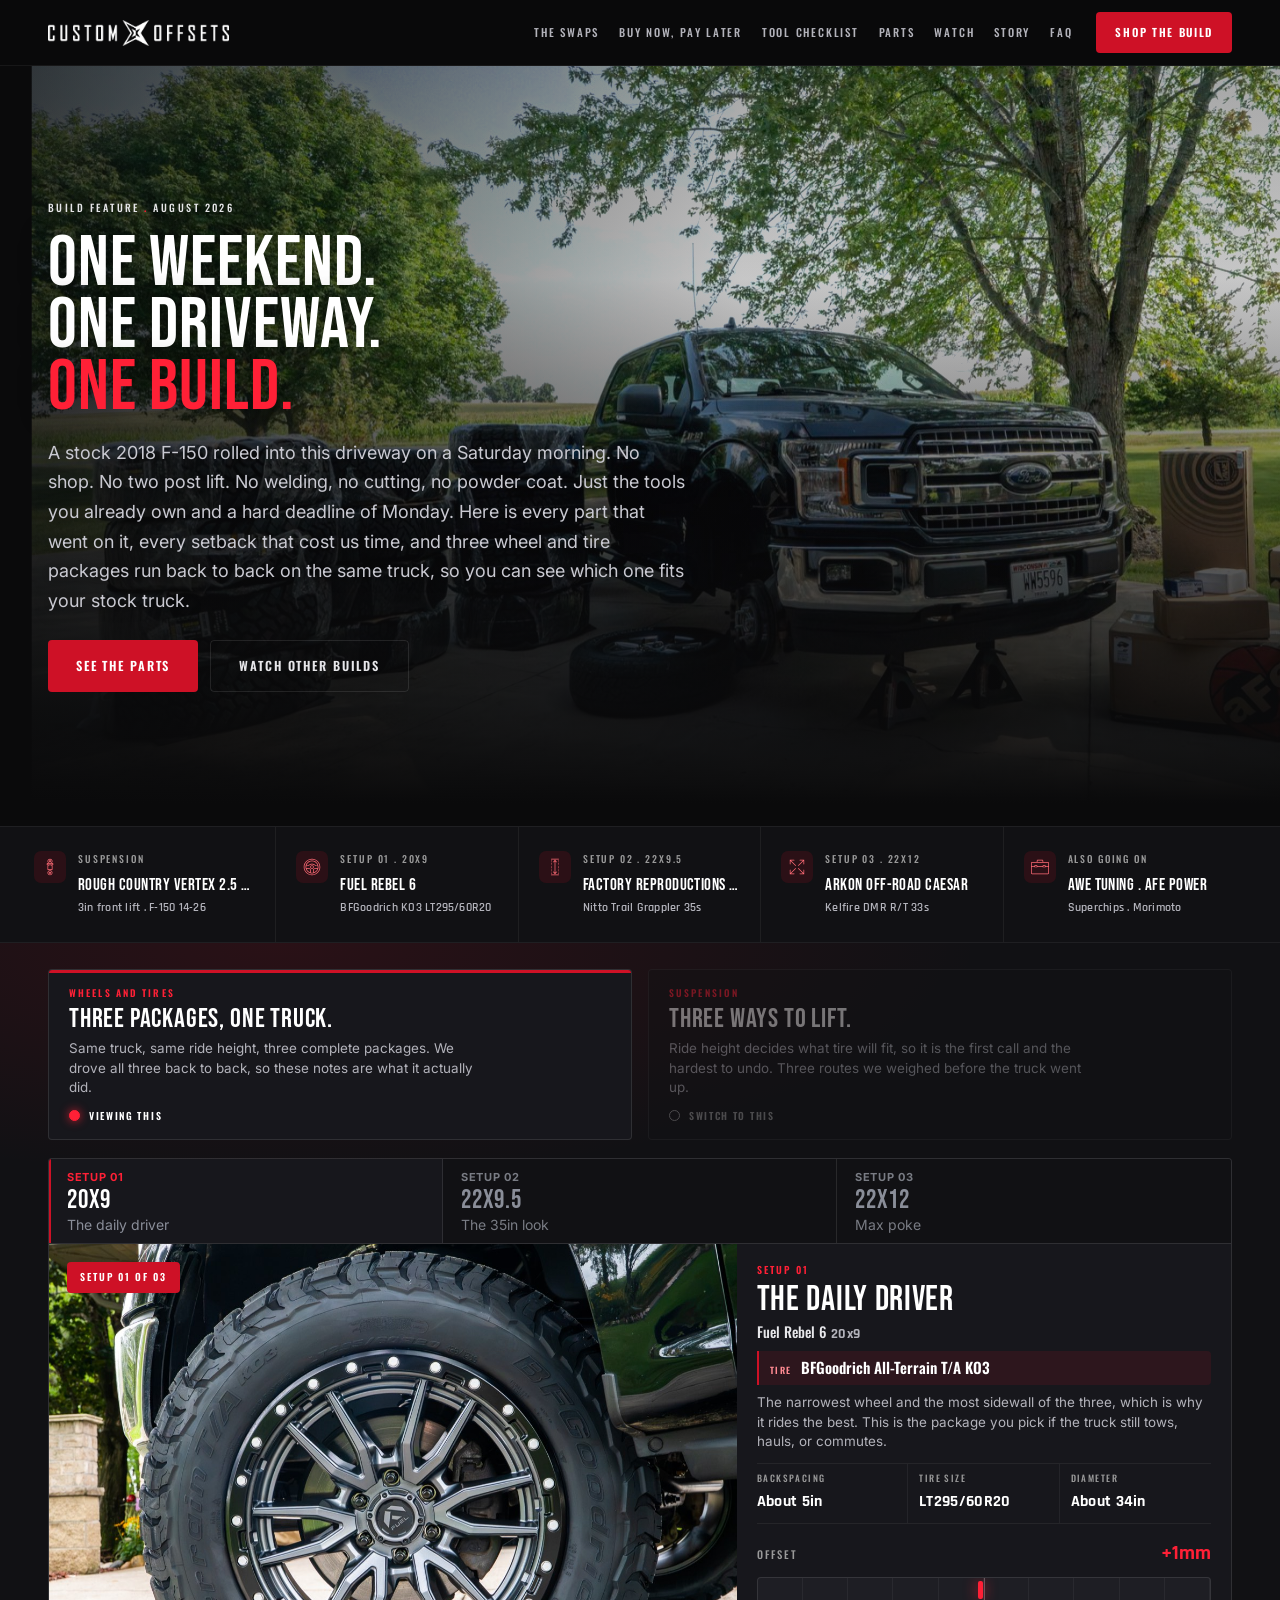
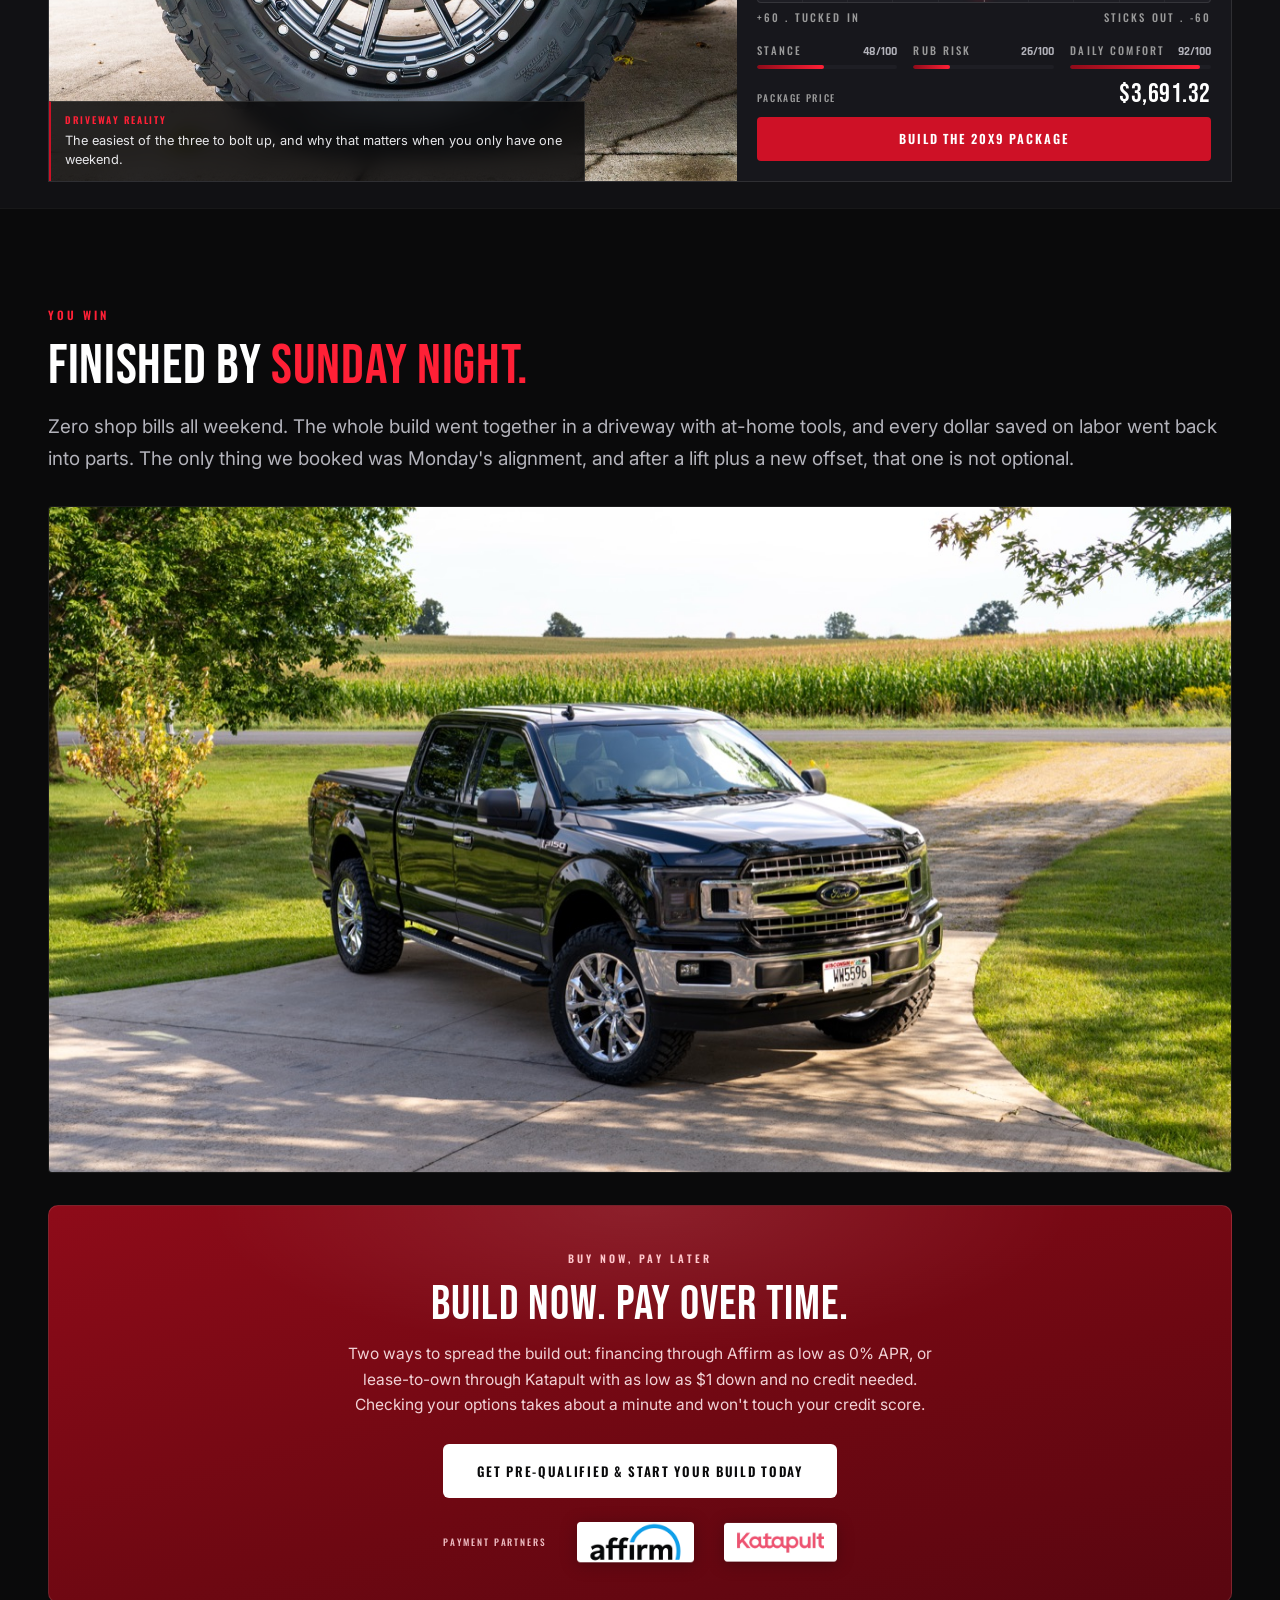
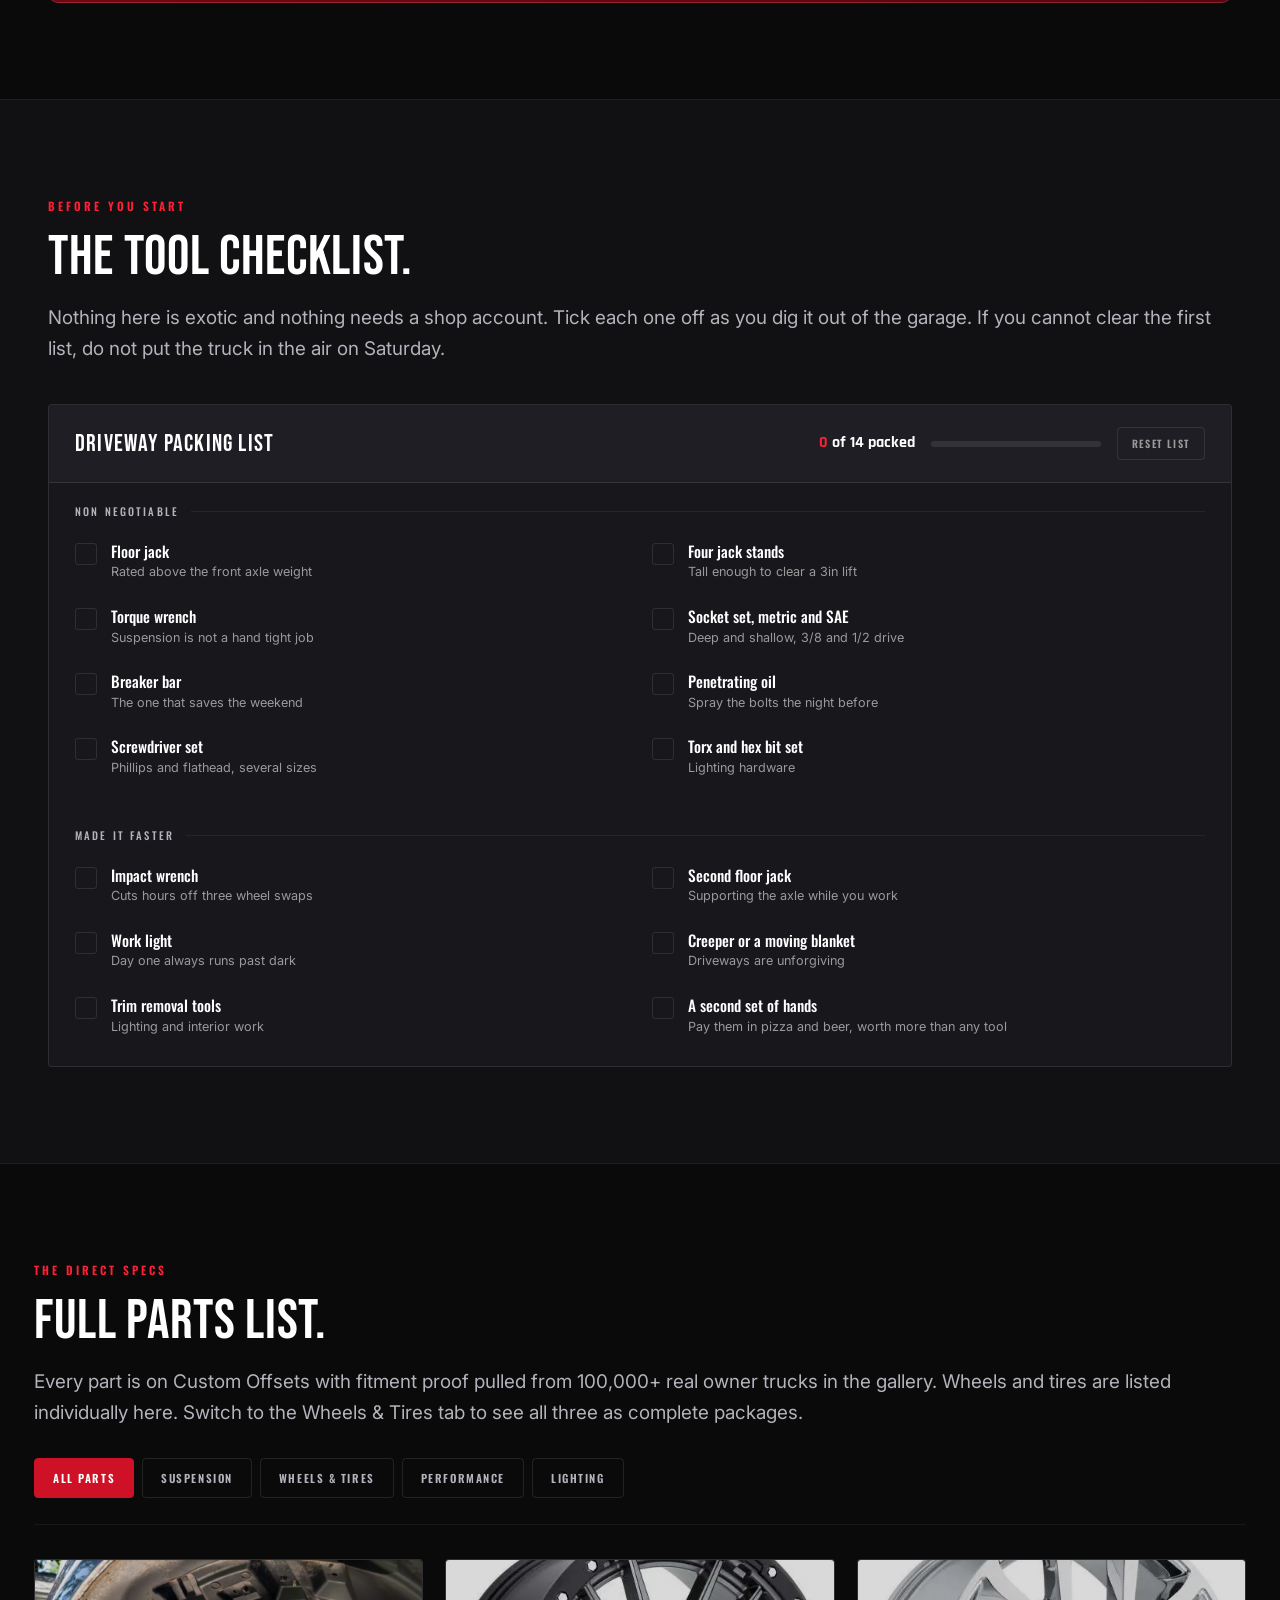
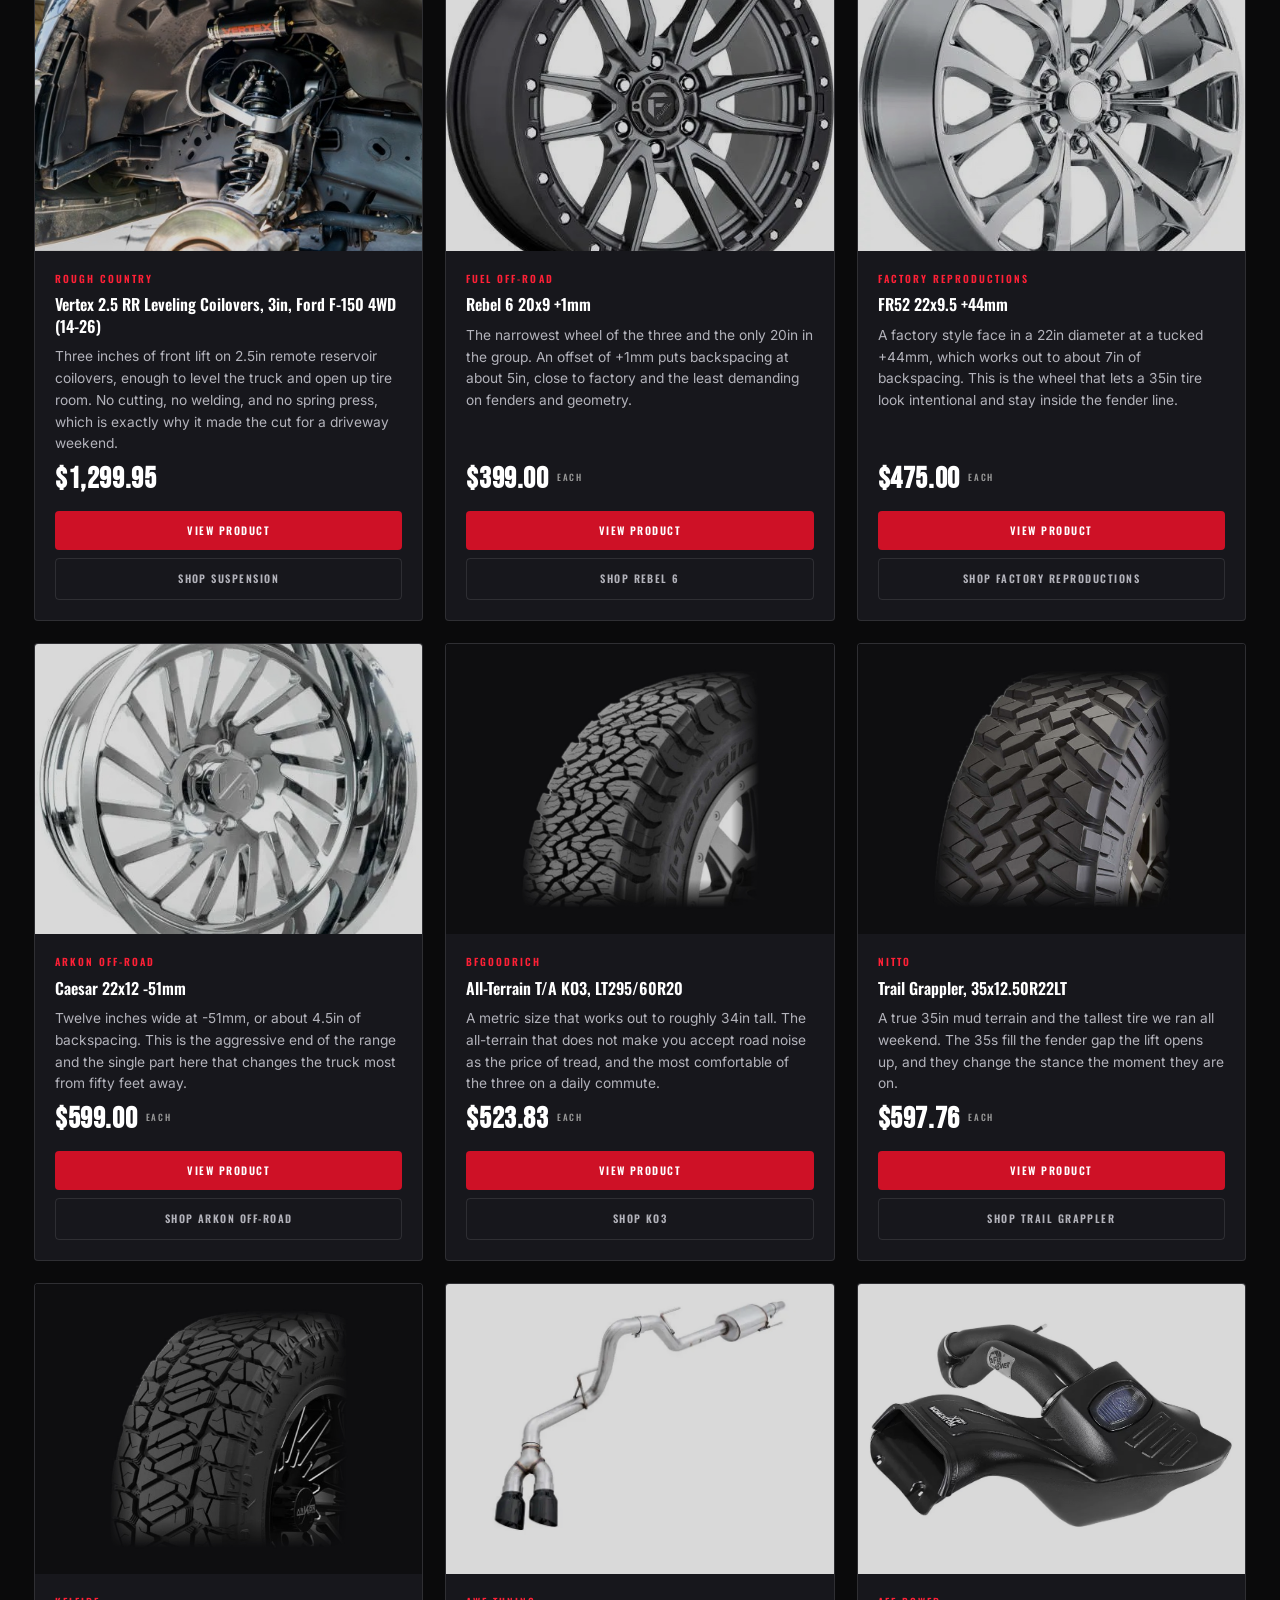
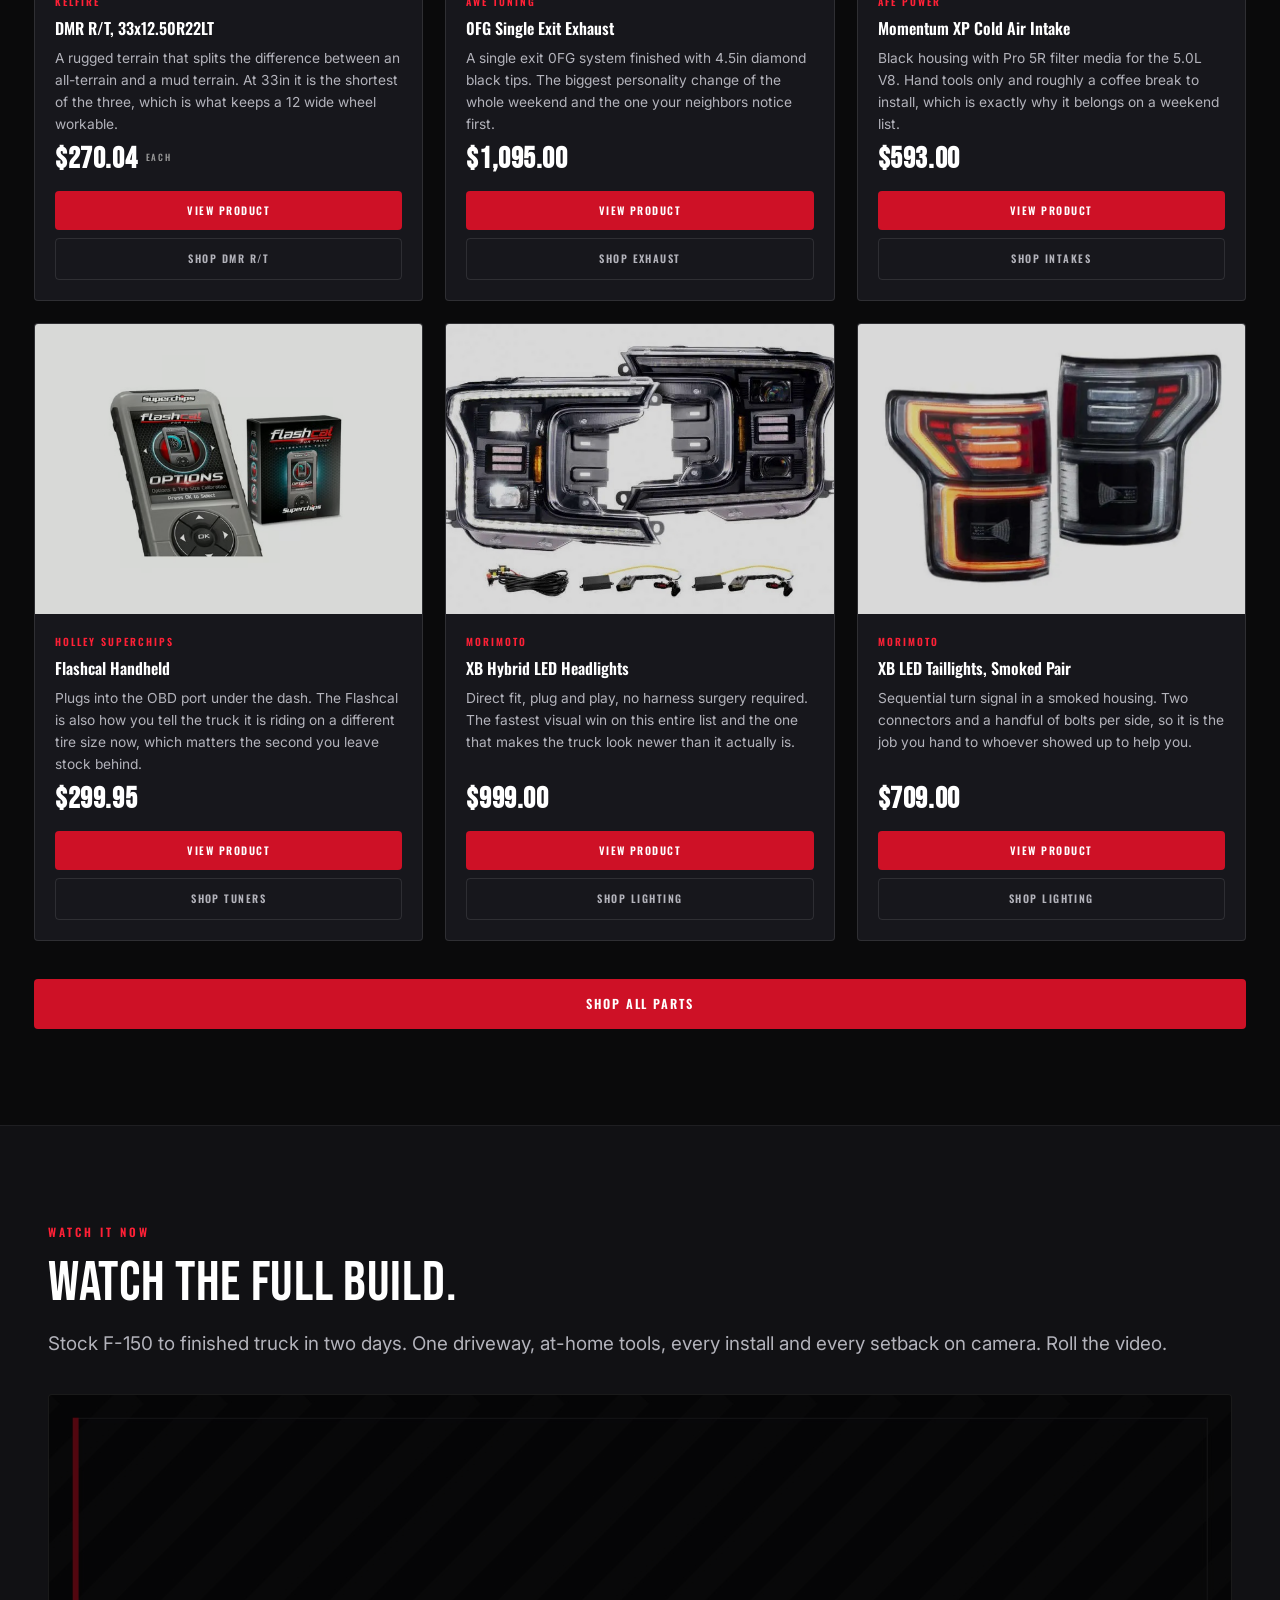
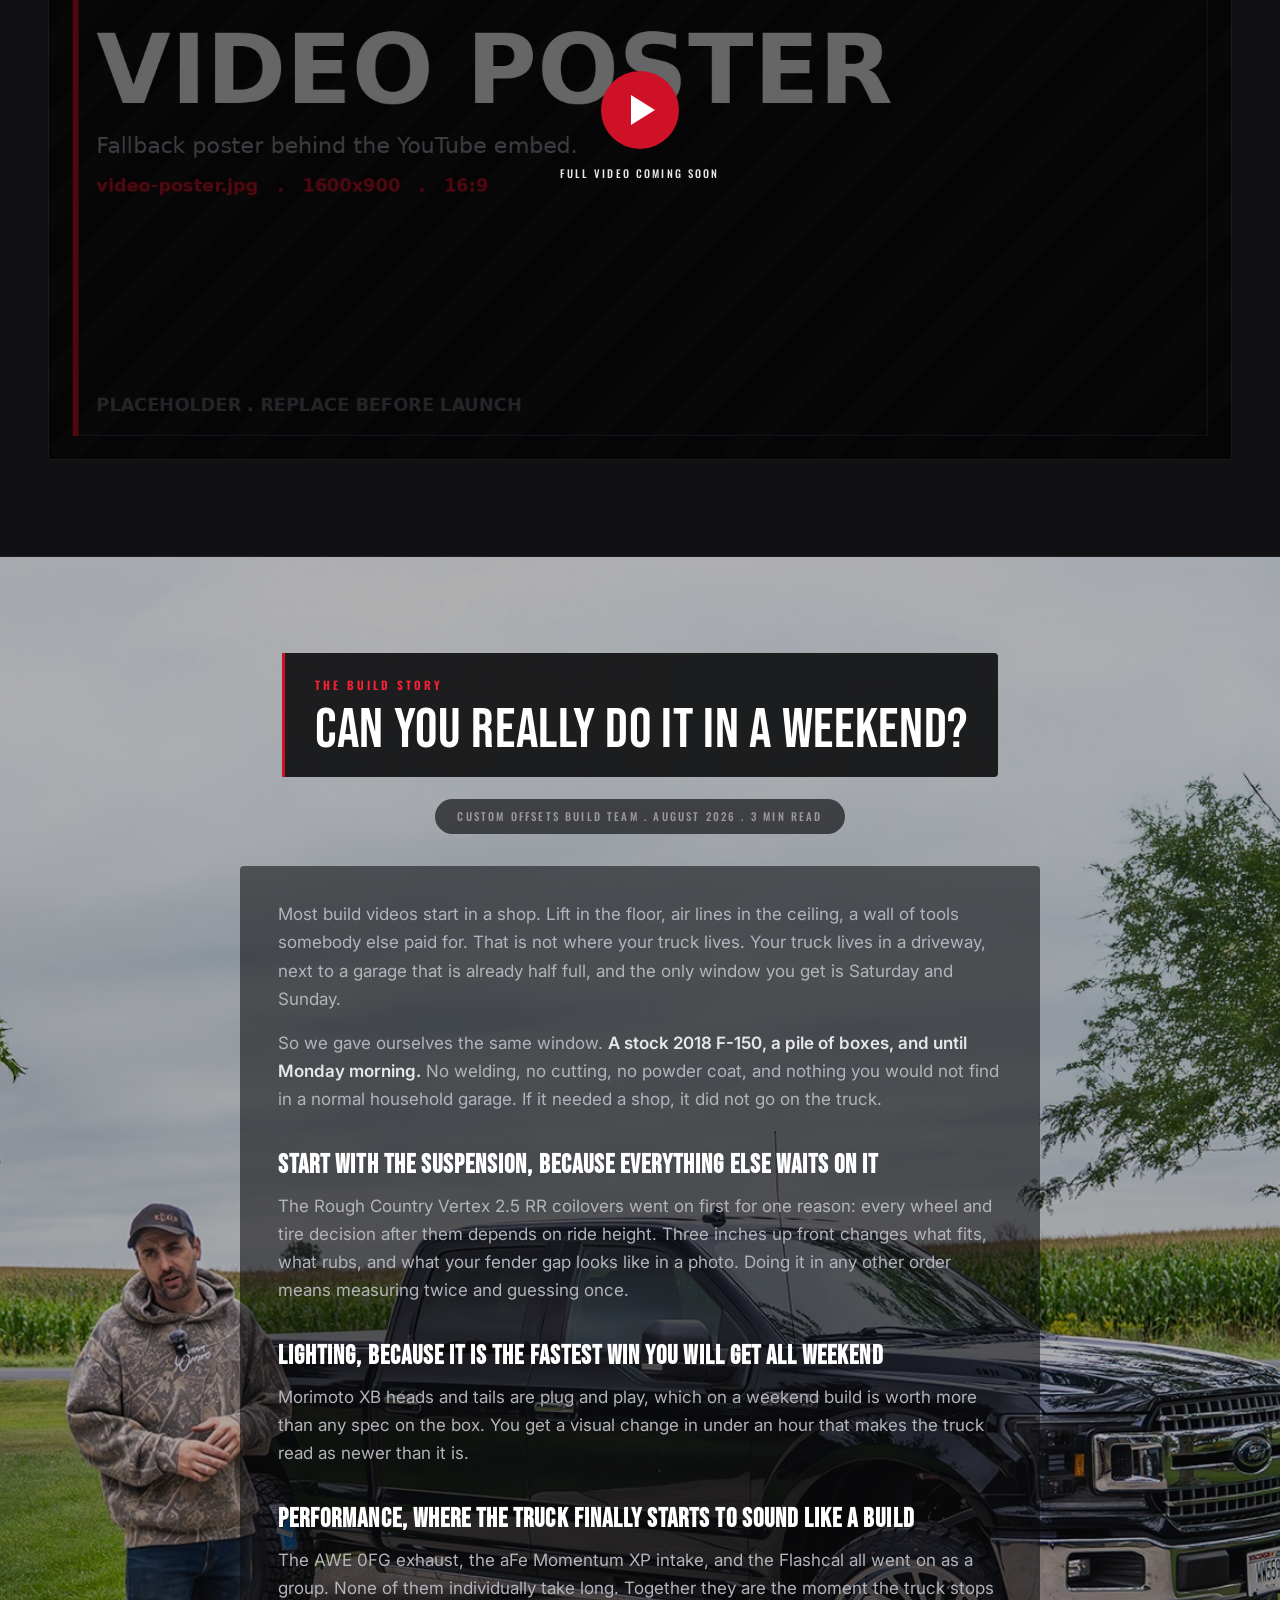
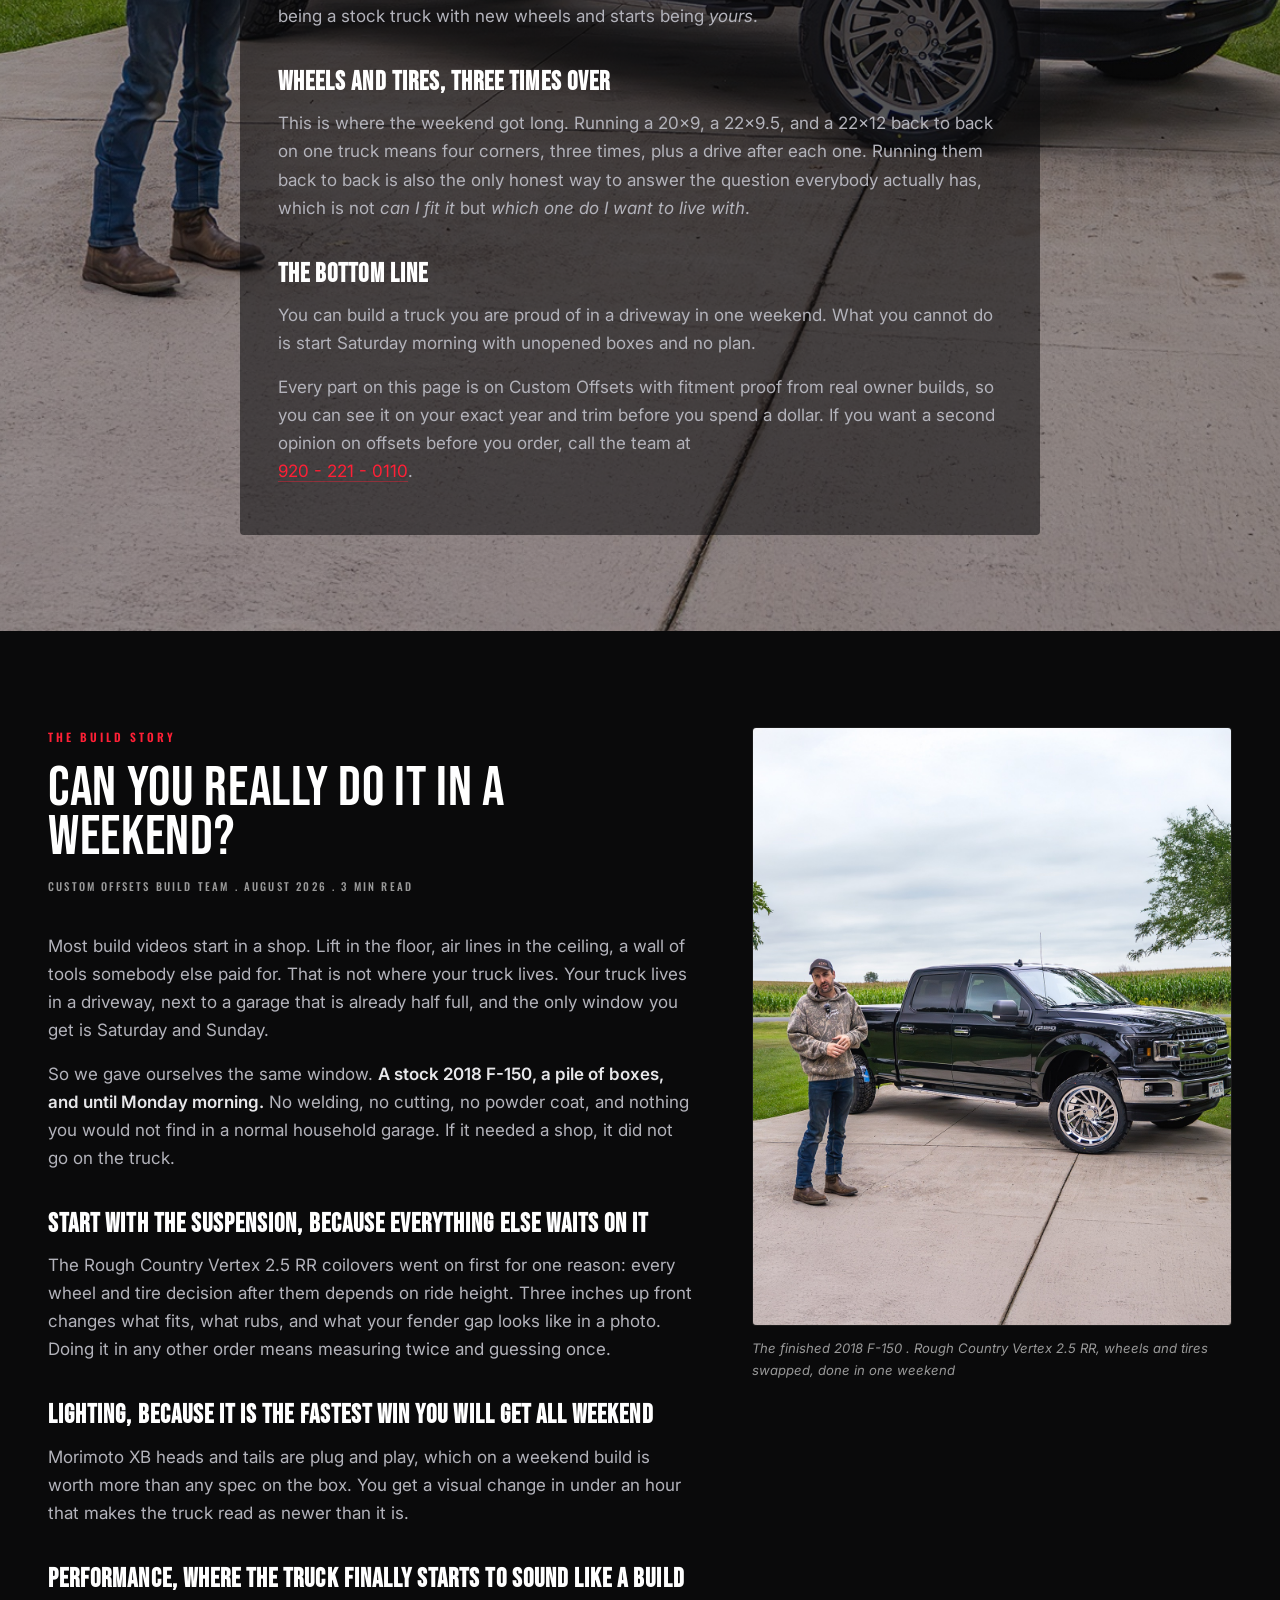
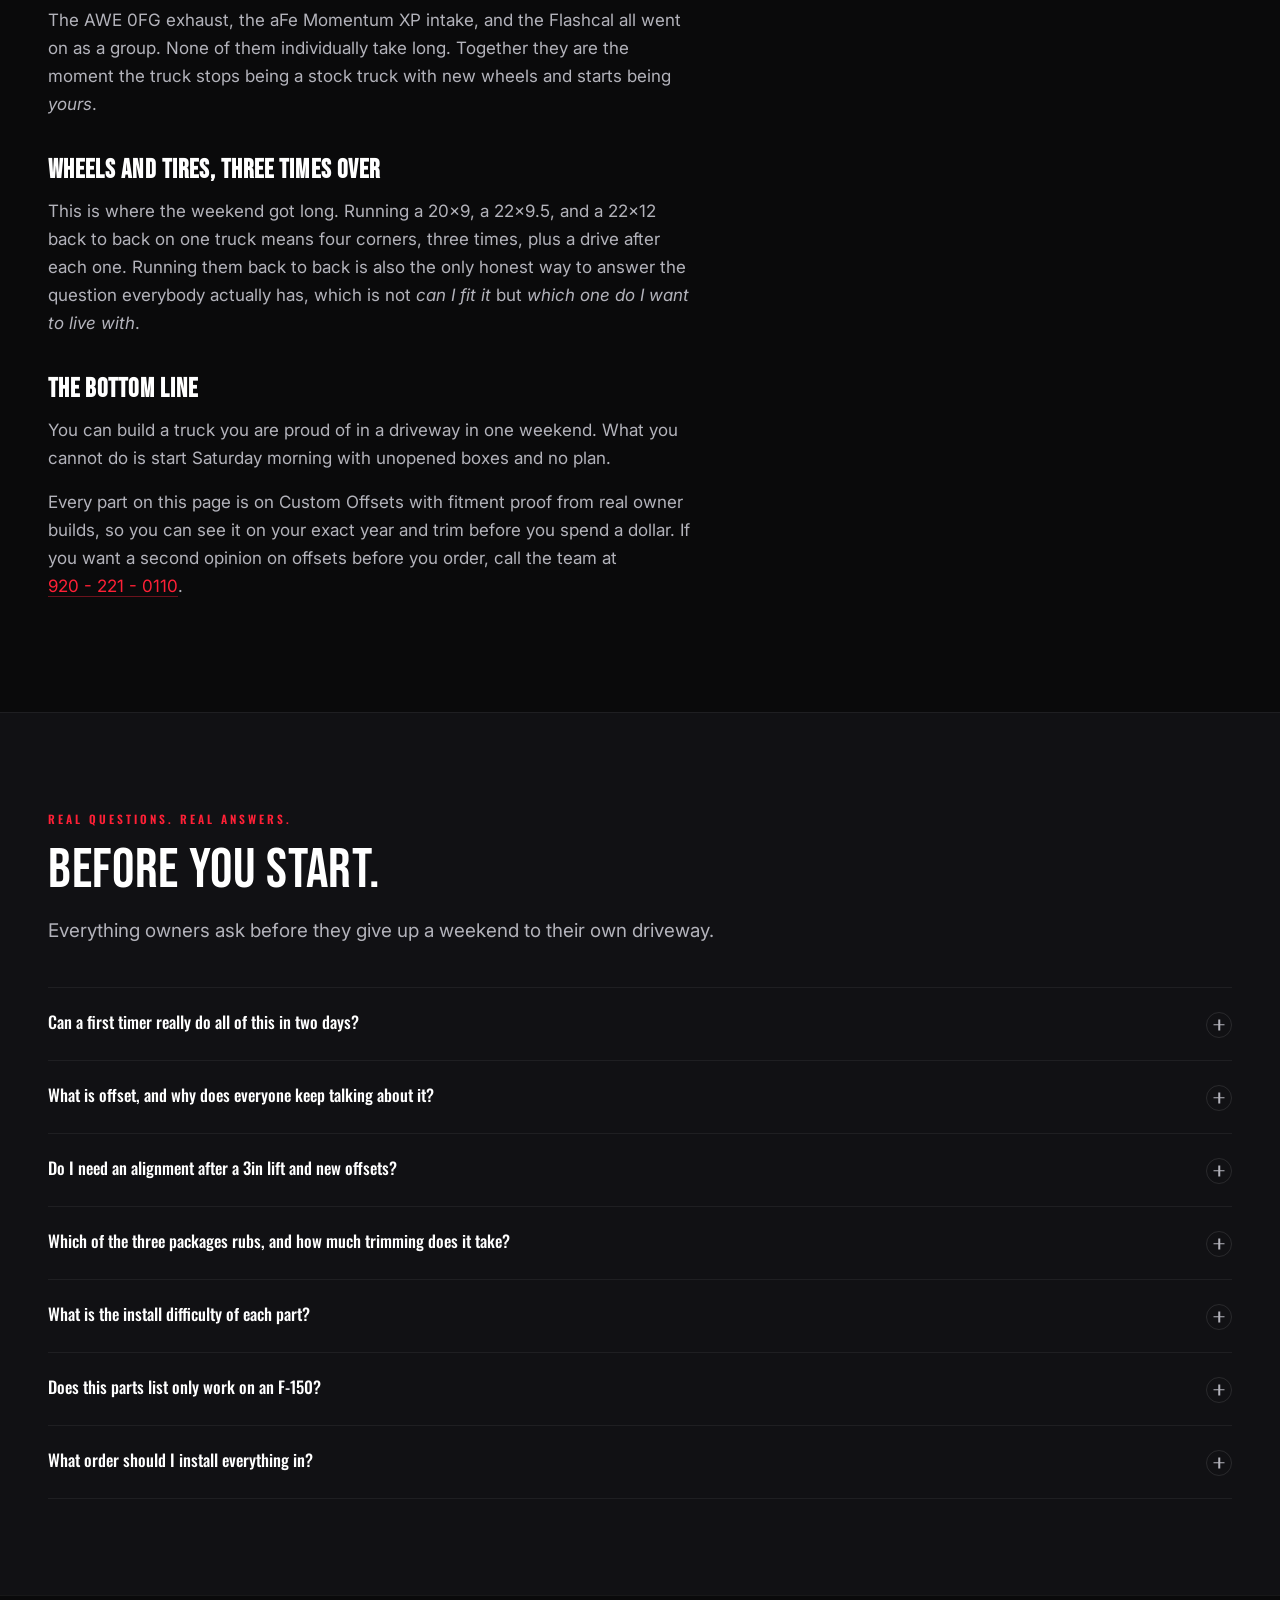
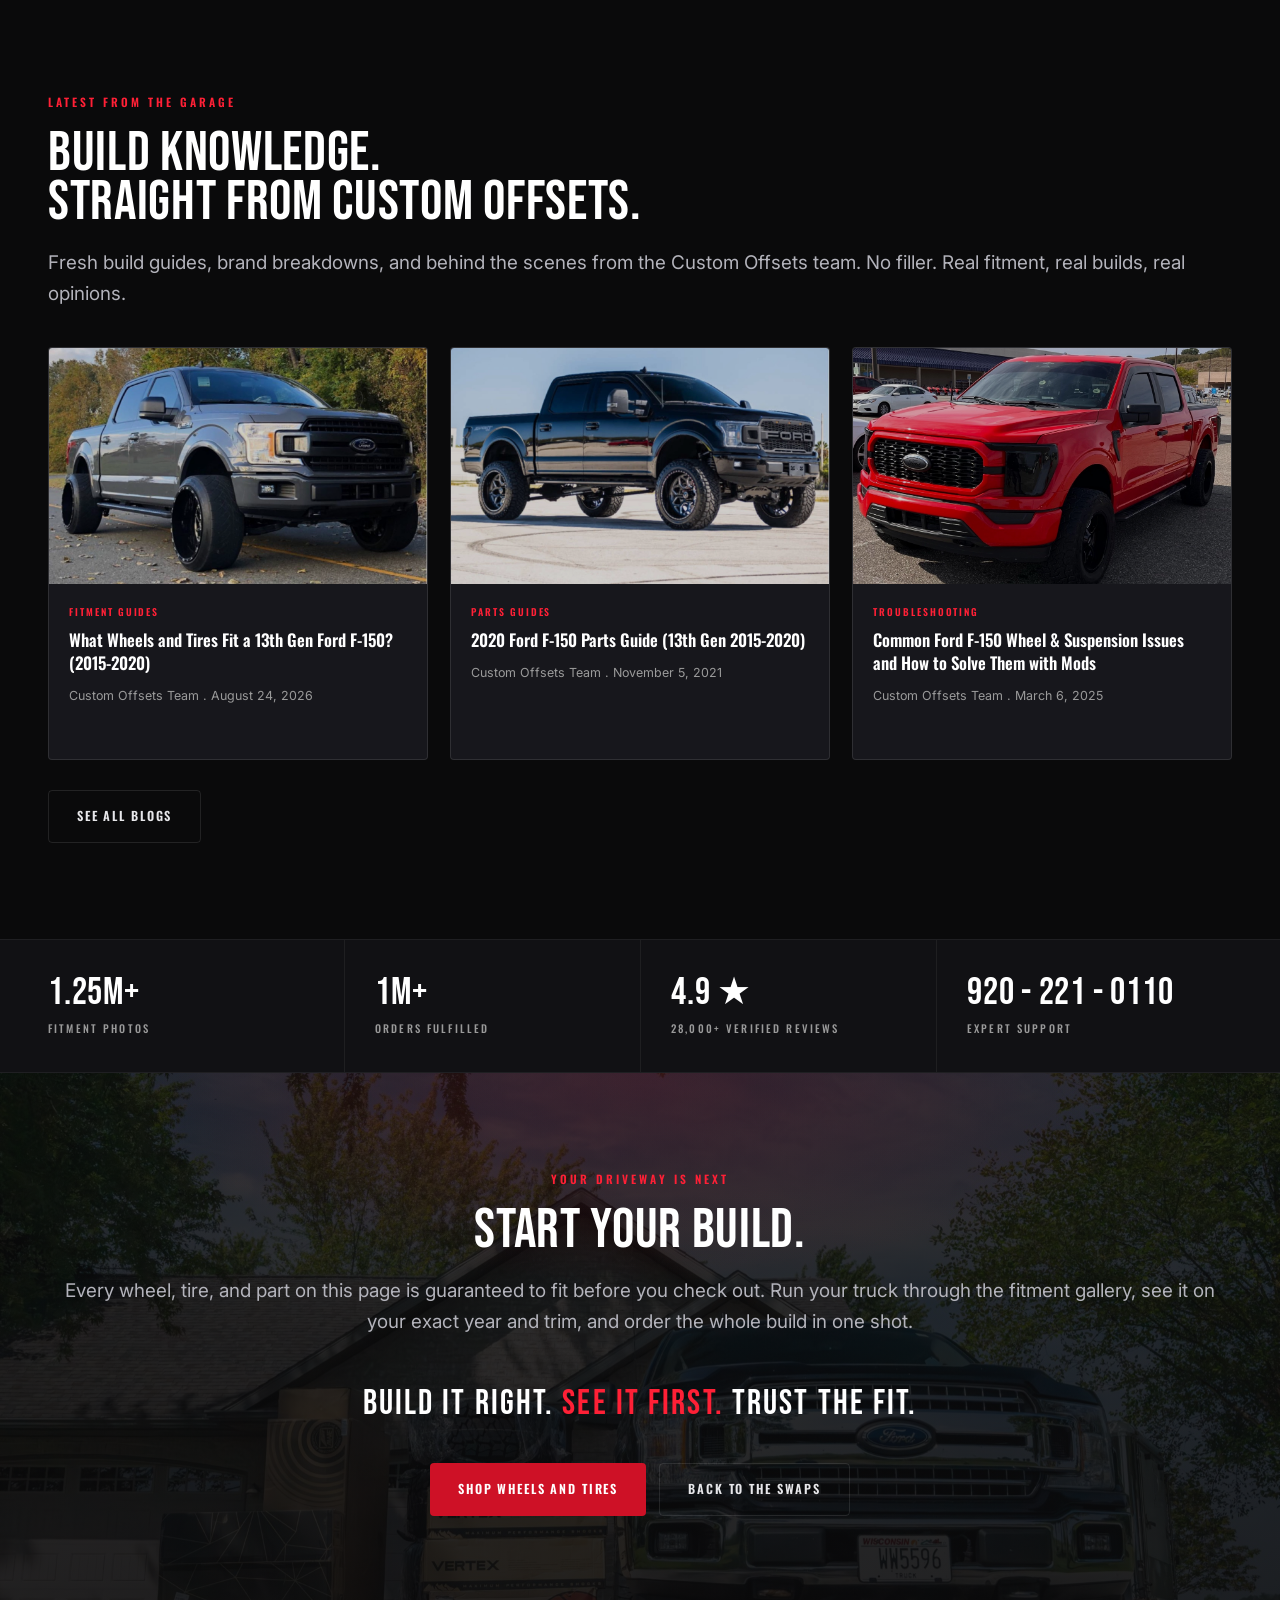
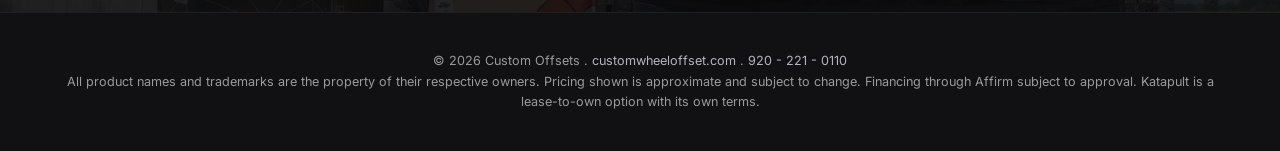
==== commit 4ebdedea: "Add blog card hover interaction, left-align the mobile blogs button, resize hero sub - Blog cards: r" ====
--- a/index.html
+++ b/index.html
@@ -829,6 +829,7 @@
           <div class="bcard__cat">Fitment Guides</div>
           <div class="bcard__t">What Wheels and Tires Fit a 13th Gen Ford F-150? (2015-2020)</div>
           <div class="bcard__m">Custom Offsets Team . August 24, 2026</div>
+          <div class="bcard__cta">Read the post <span aria-hidden="true">&rarr;</span></div>
         </div>
       </a>
       <a class="bcard rv" href="https://www.customwheeloffset.com/blogs/1062/2020-ford-f-150-parts-guide-13th-gen-2015-2020" target="_blank" rel="noopener">
@@ -837,6 +838,7 @@
           <div class="bcard__cat">Parts Guides</div>
           <div class="bcard__t">2020 Ford F-150 Parts Guide (13th Gen 2015-2020)</div>
           <div class="bcard__m">Custom Offsets Team . November 5, 2021</div>
+          <div class="bcard__cta">Read the post <span aria-hidden="true">&rarr;</span></div>
         </div>
       </a>
       <a class="bcard rv" href="https://www.customwheeloffset.com/blogs/1865/common-ford-f-150-wheel-suspension-issues-and-how-to-solve-them-with-mods" target="_blank" rel="noopener">
@@ -845,6 +847,7 @@
           <div class="bcard__cat">Troubleshooting</div>
           <div class="bcard__t">Common Ford F-150 Wheel &amp; Suspension Issues and How to Solve Them with Mods</div>
           <div class="bcard__m">Custom Offsets Team . March 6, 2025</div>
+          <div class="bcard__cta">Read the post <span aria-hidden="true">&rarr;</span></div>
         </div>
       </a>
     </div>
--- a/styles.css
+++ b/styles.css
@@ -77,7 +77,7 @@
 .stamp b{color:var(--red-hot);font-weight:600}
 h1.display{text-shadow:0 3px 28px rgba(0,0,0,.55)}
 h1.display .l2{display:block;color:var(--red-hot)}
-.hero__sub{margin-top:18px;max-width:58ch;font-size:.97rem;color:#C9C9D1;text-shadow:0 1px 14px rgba(0,0,0,.8)}
+.hero__sub{margin-top:18px;max-width:58ch;font-size:18px;color:#C9C9D1;text-shadow:0 1px 14px rgba(0,0,0,.8)}
 .hero__actions{display:flex;flex-wrap:wrap;gap:12px;margin-top:24px}
 /* short-viewport fit, independent of device width */
 @media(max-height:760px){
@@ -529,15 +529,21 @@
 .blogs{background:var(--ink);border-top:1px solid var(--line-2)}
 .bgrid{display:grid;grid-template-columns:1fr;gap:22px;margin-top:38px}
 @media(min-width:901px){.bgrid{grid-template-columns:repeat(3,1fr)}}
-.bcard{border:1px solid var(--line);border-radius:var(--r);overflow:hidden;background:var(--panel-2);text-decoration:none;display:flex;flex-direction:column;transition:border-color .25s,transform .25s}
-.bcard:hover{border-color:rgba(206,17,38,.5);transform:translateY(-3px)}
+.bcard{border:1px solid var(--line);border-radius:var(--r);overflow:hidden;background:var(--panel-2);text-decoration:none;display:flex;flex-direction:column;transition:border-color .25s,transform .25s,box-shadow .25s}
+.bcard:hover{border-color:rgba(206,17,38,.5);transform:translateY(-3px);box-shadow:0 16px 32px -14px rgba(206,17,38,.4)}
 .bcard__img{aspect-ratio:8/5;background:#000;overflow:hidden}
 .bcard__img img{width:100%;height:100%;object-fit:cover;opacity:.82;transition:opacity .3s,transform .5s}
 .bcard:hover .bcard__img img{opacity:1;transform:scale(1.04)}
 .bcard__body{padding:20px}
 .bcard__cat{font-family:'Oswald',sans-serif;font-size:.61rem;font-weight:600;letter-spacing:.2em;text-transform:uppercase;color:var(--red-hot)}
-.bcard__t{font-family:'Oswald',sans-serif;font-weight:600;font-size:1.05rem;color:var(--white);line-height:1.35;margin:9px 0 11px}
+.bcard__t{font-family:'Oswald',sans-serif;font-weight:600;font-size:1.05rem;color:var(--white);line-height:1.35;margin:9px 0 11px;transition:color .2s}
+.bcard:hover .bcard__t{color:var(--red-hot)}
 .bcard__m{font-size:.78rem;color:var(--dim)}
+.bcard__cta{display:flex;align-items:center;gap:8px;margin-top:14px;font-family:'Oswald',sans-serif;font-size:.72rem;font-weight:600;letter-spacing:.12em;text-transform:uppercase;color:var(--red-hot);opacity:0;transform:translateY(6px);transition:opacity .25s,transform .25s}
+.bcard__cta span{transition:transform .25s}
+.bcard:hover .bcard__cta{opacity:1;transform:translateY(0)}
+.bcard:hover .bcard__cta span{transform:translateX(4px)}
+@media(hover:none){.bcard__cta{opacity:1;transform:translateY(0)}}
 
 /* ---------- stats ---------- */
 .stats{background:var(--panel);border-top:1px solid var(--line-2);border-bottom:1px solid var(--line-2)}
@@ -651,8 +657,8 @@
   .bcard:first-child{margin-left:16px}
   .bcard:last-child{margin-right:16px}
 
-  /* "See all blogs" goes full width */
-  .blogs .btn--ghost{width:100%}
+  /* "See all blogs" goes full width, label kept left instead of centered */
+  .blogs .btn--ghost{width:100%;justify-content:flex-start}
 
   /* phone numbers never break mid-number across a line */
   a[href^="tel:"]{white-space:nowrap}
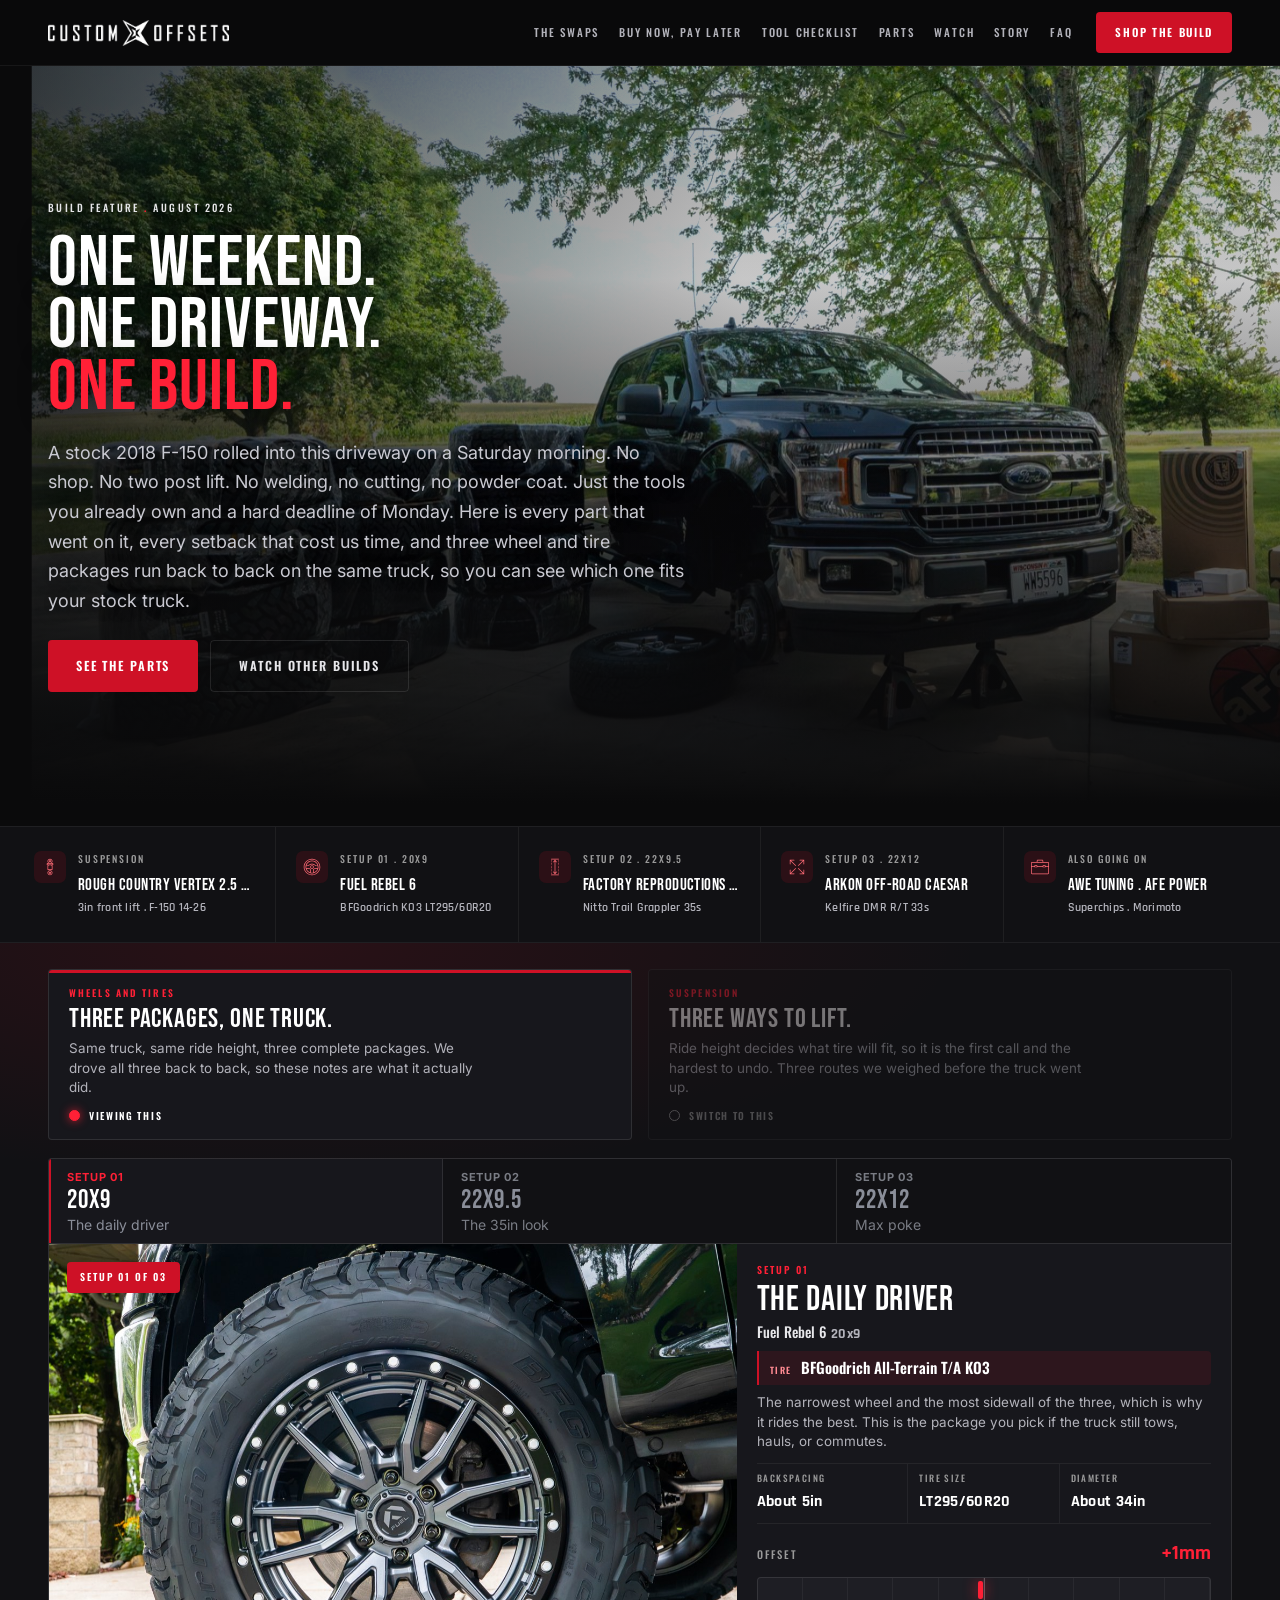
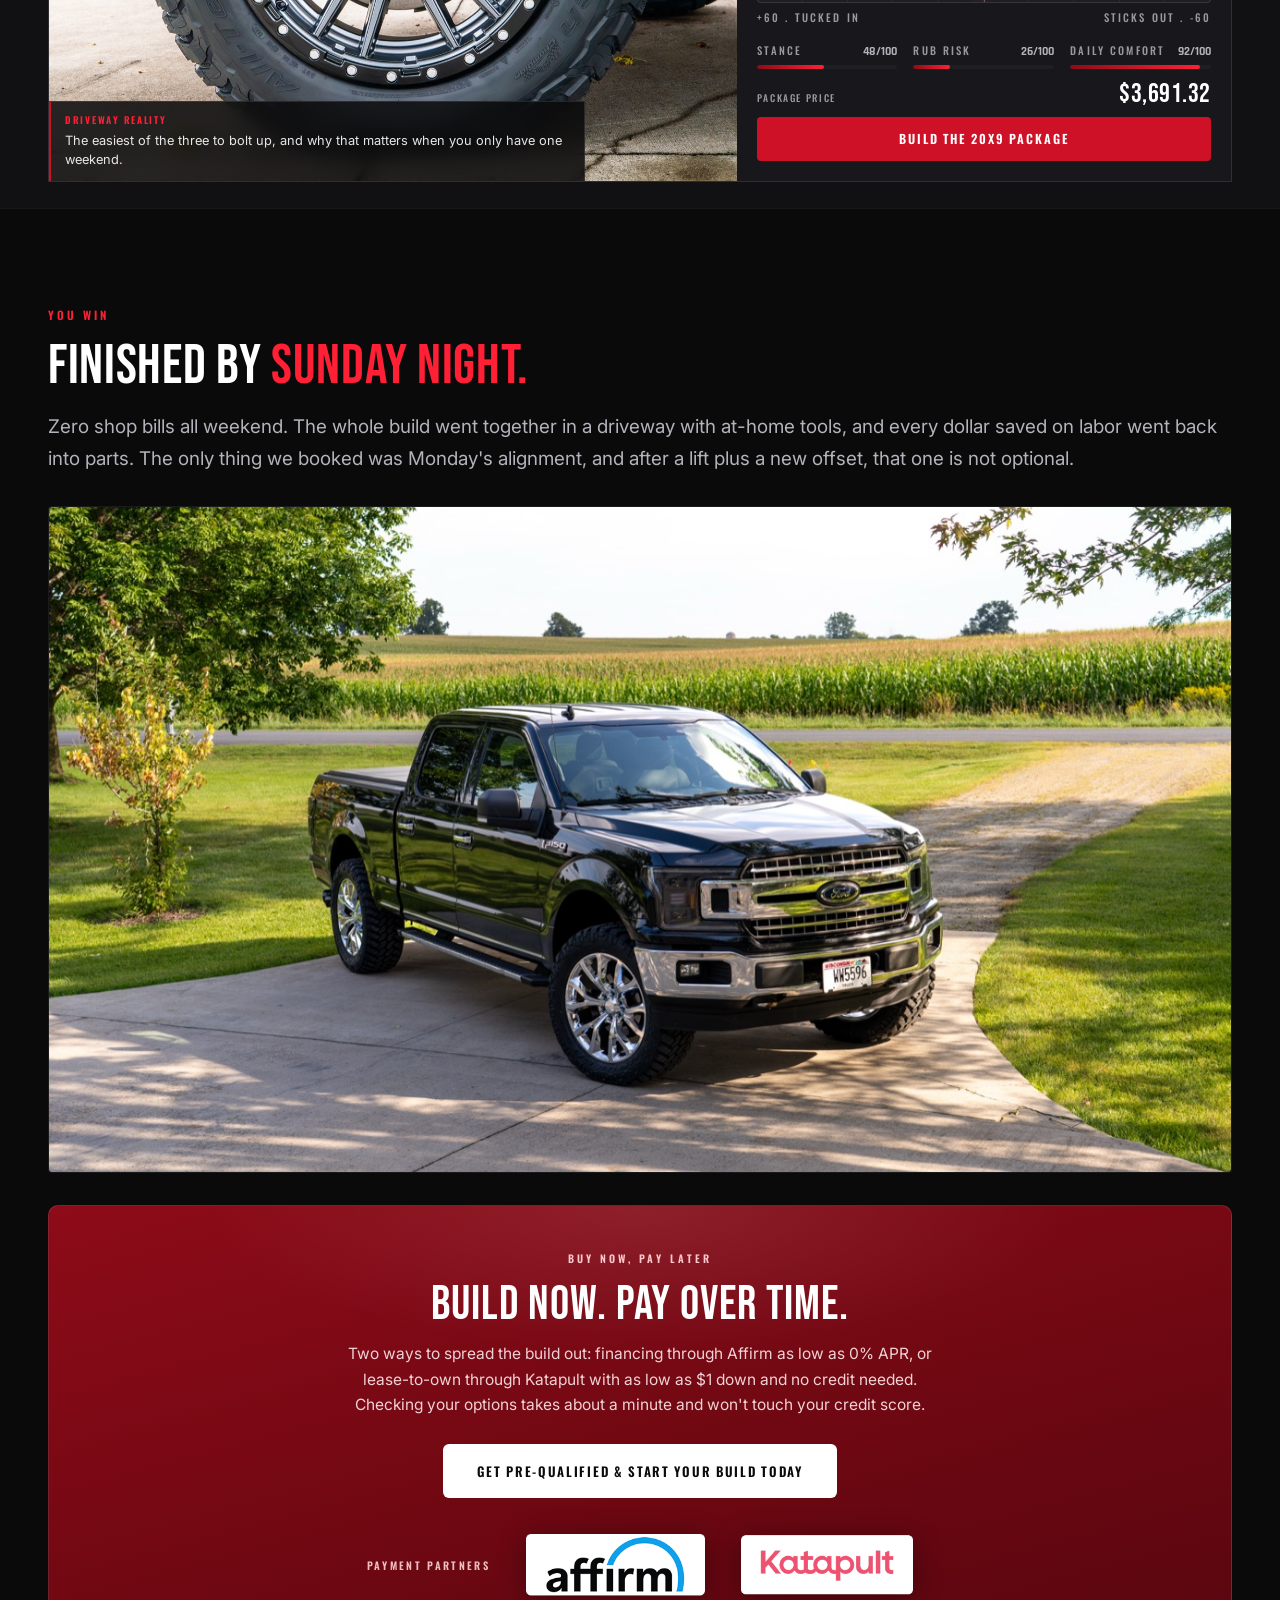
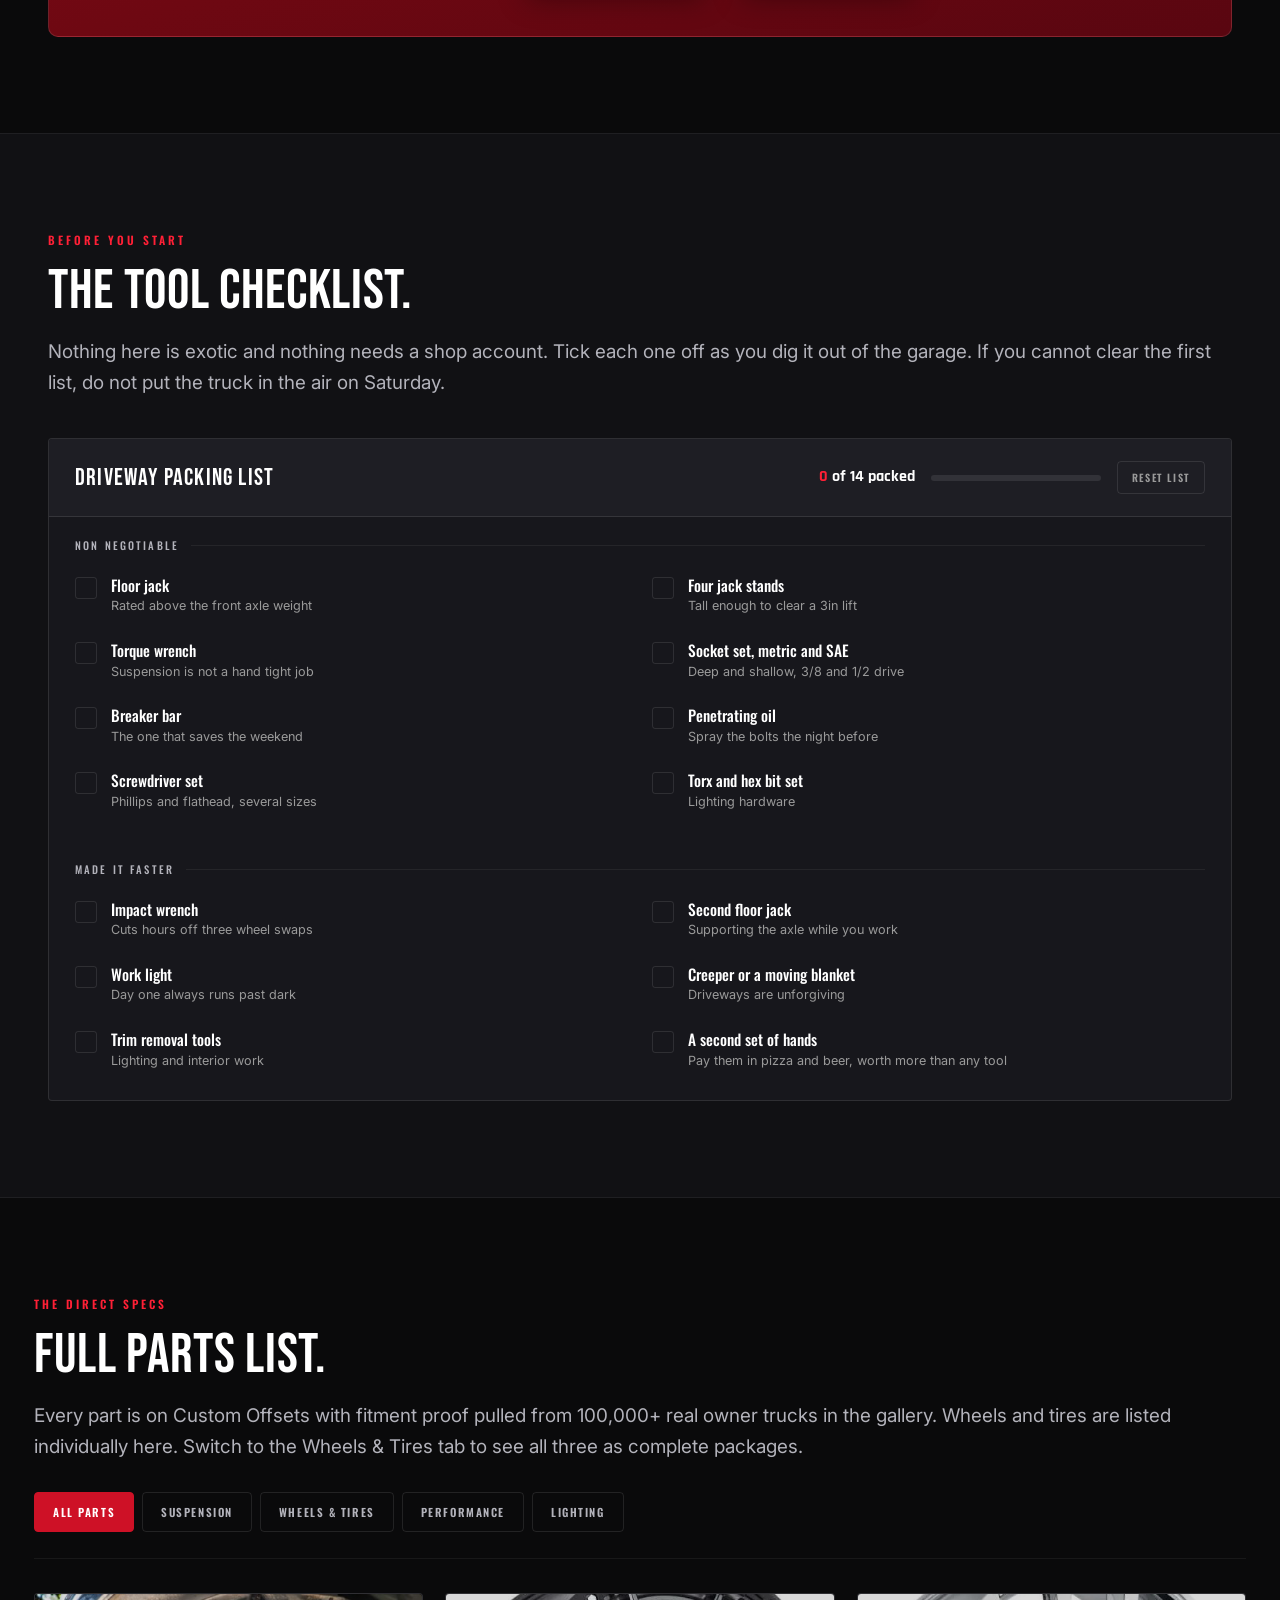
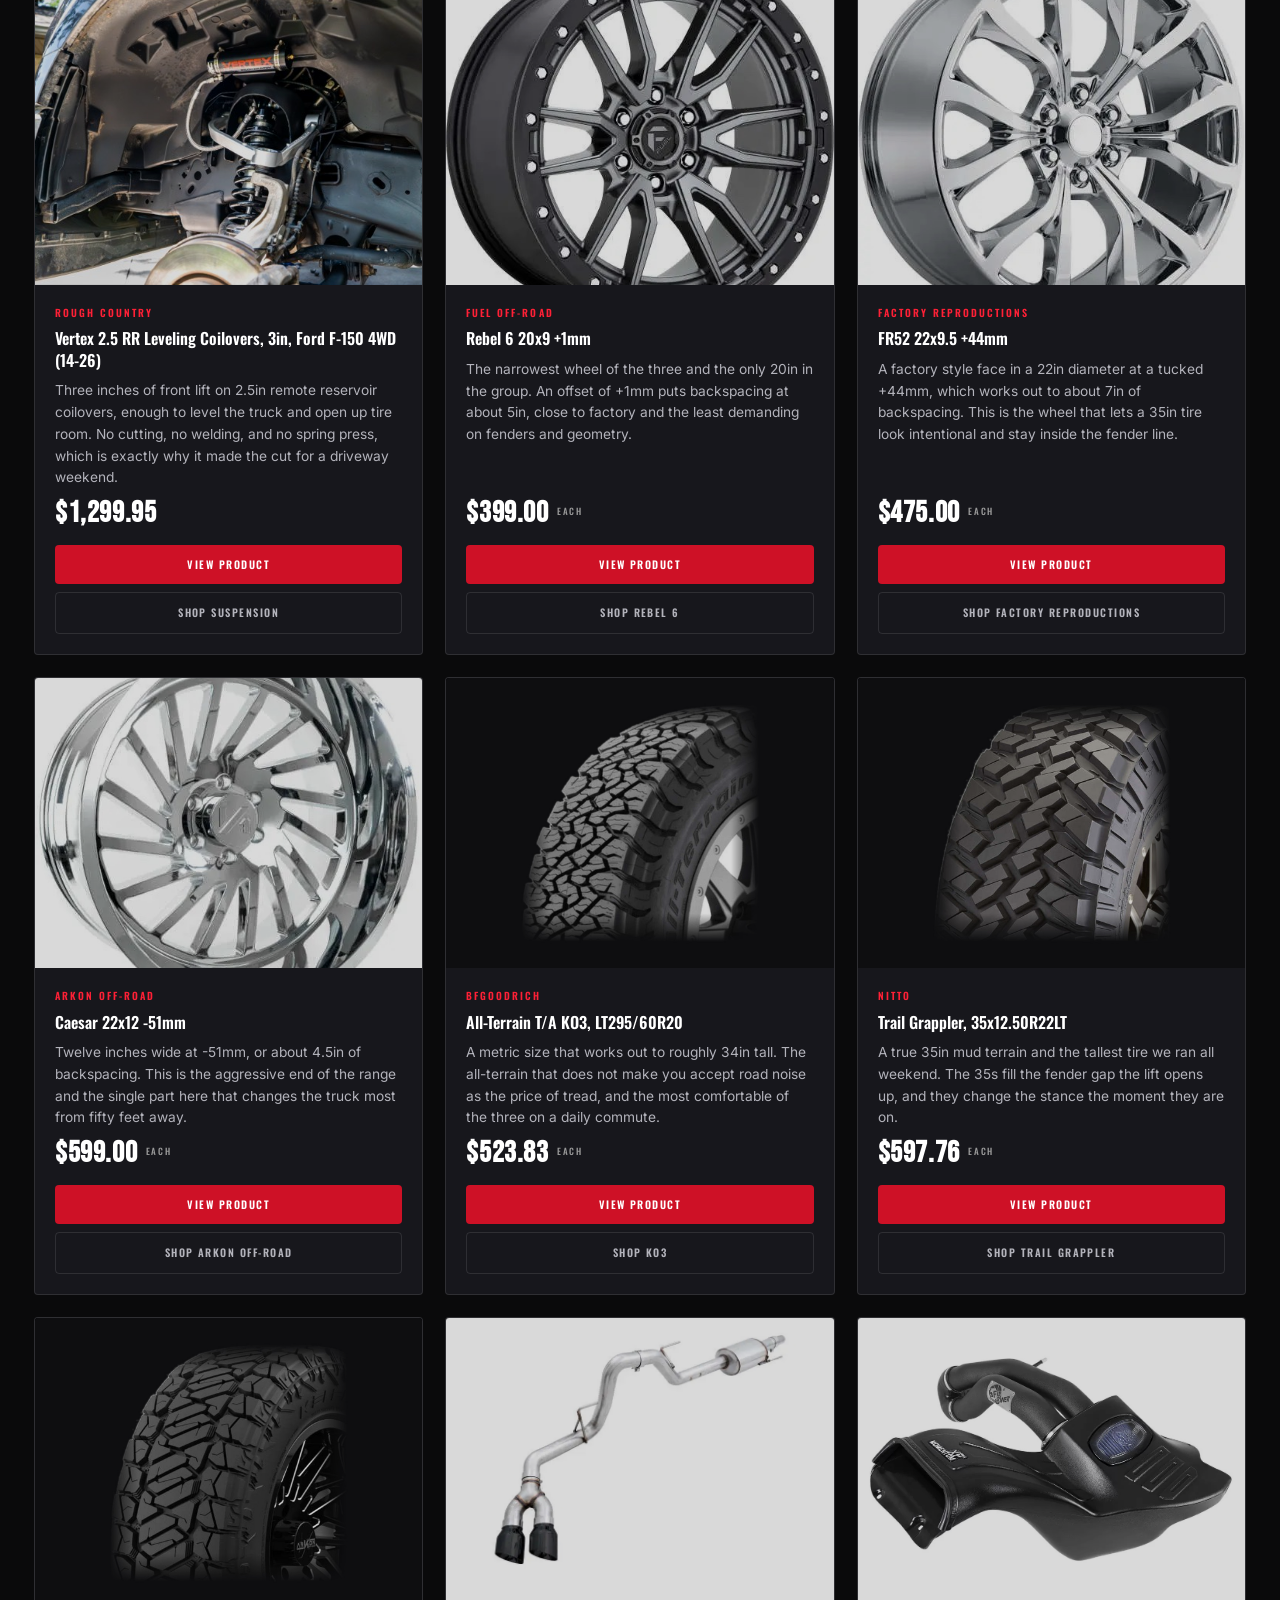
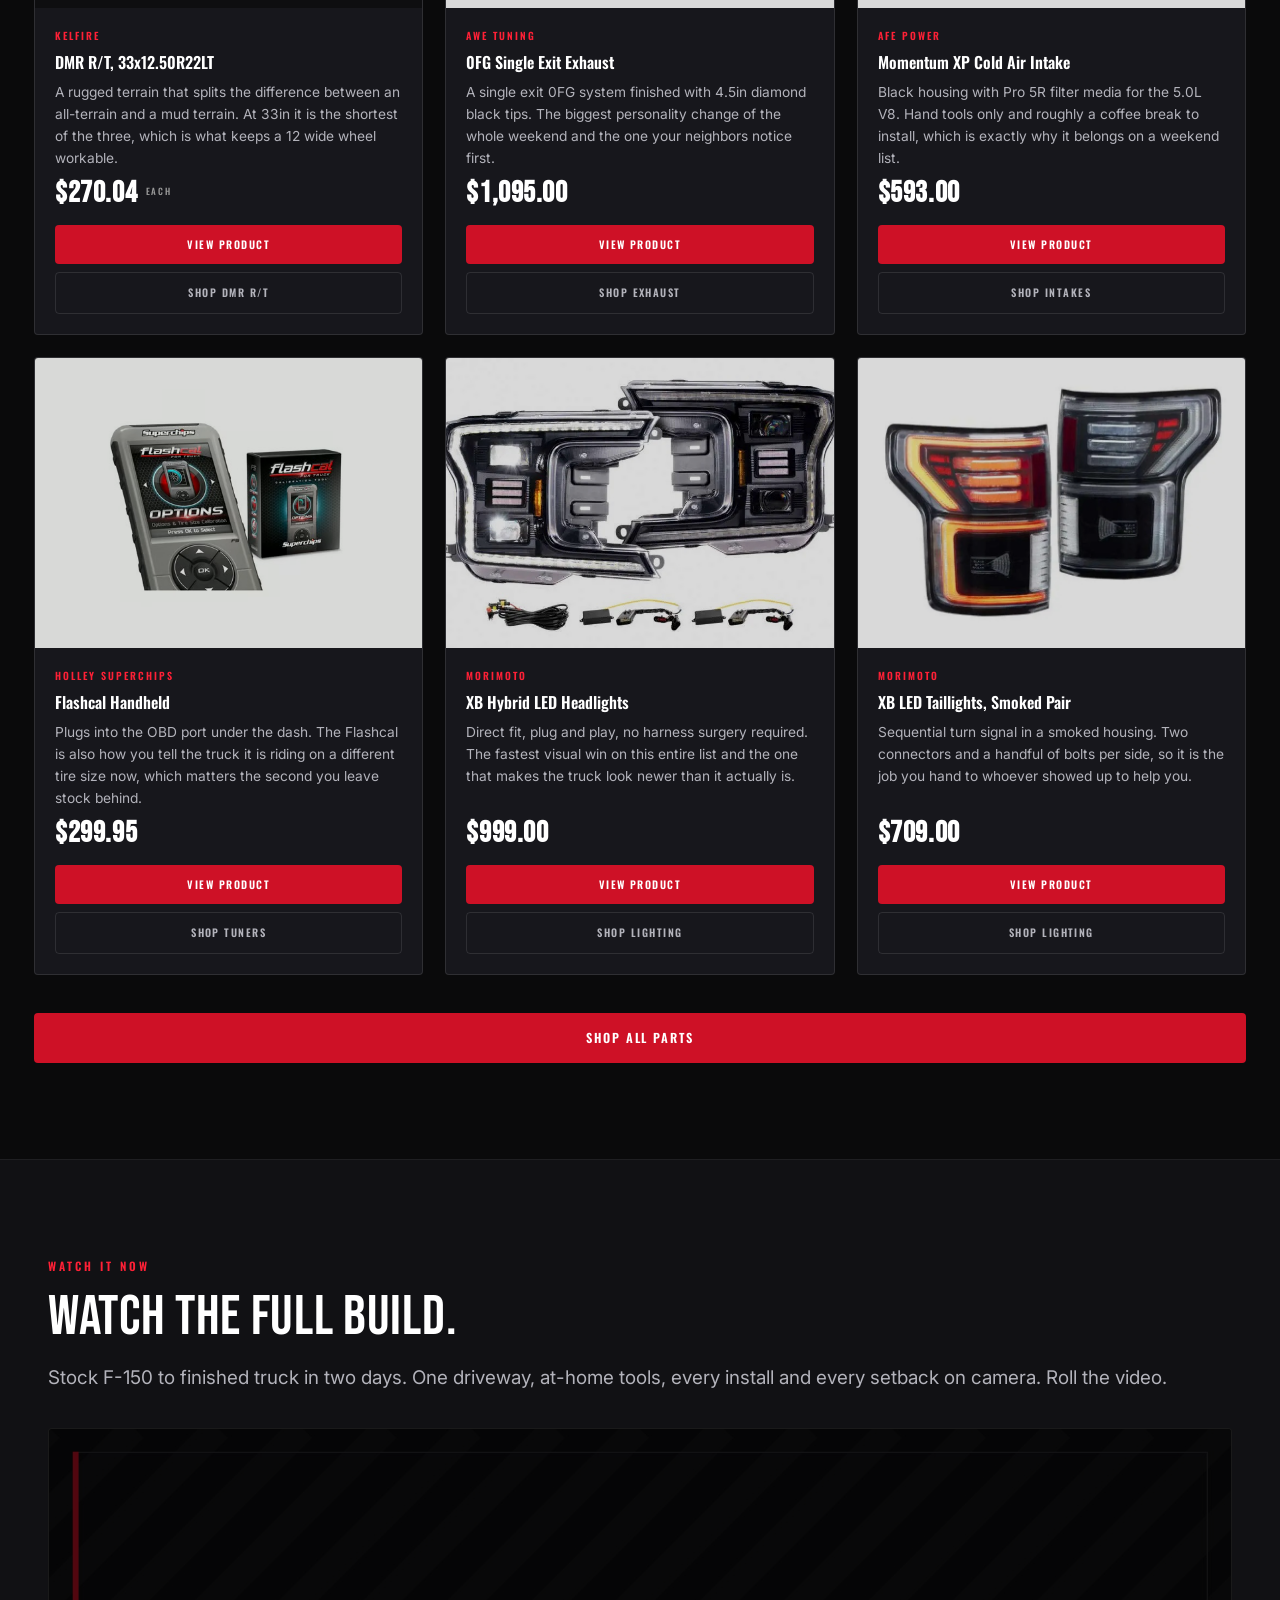
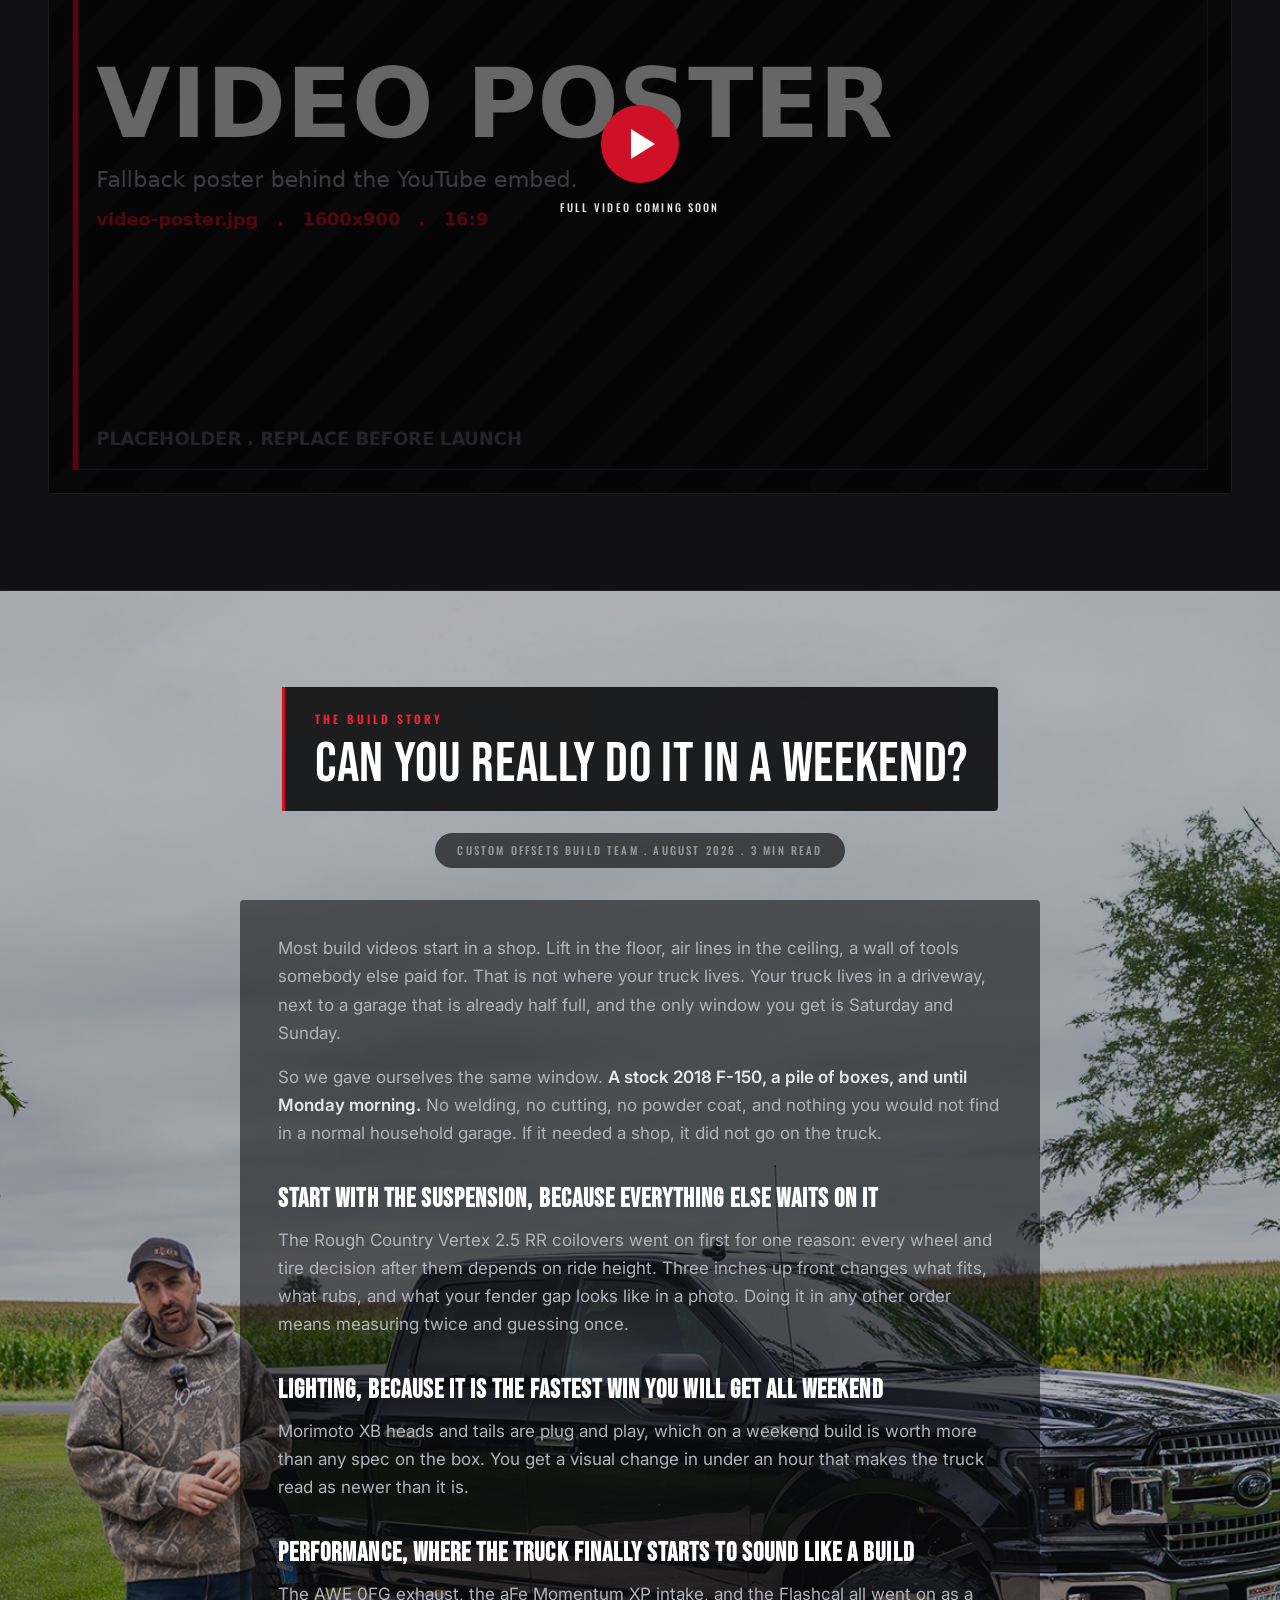
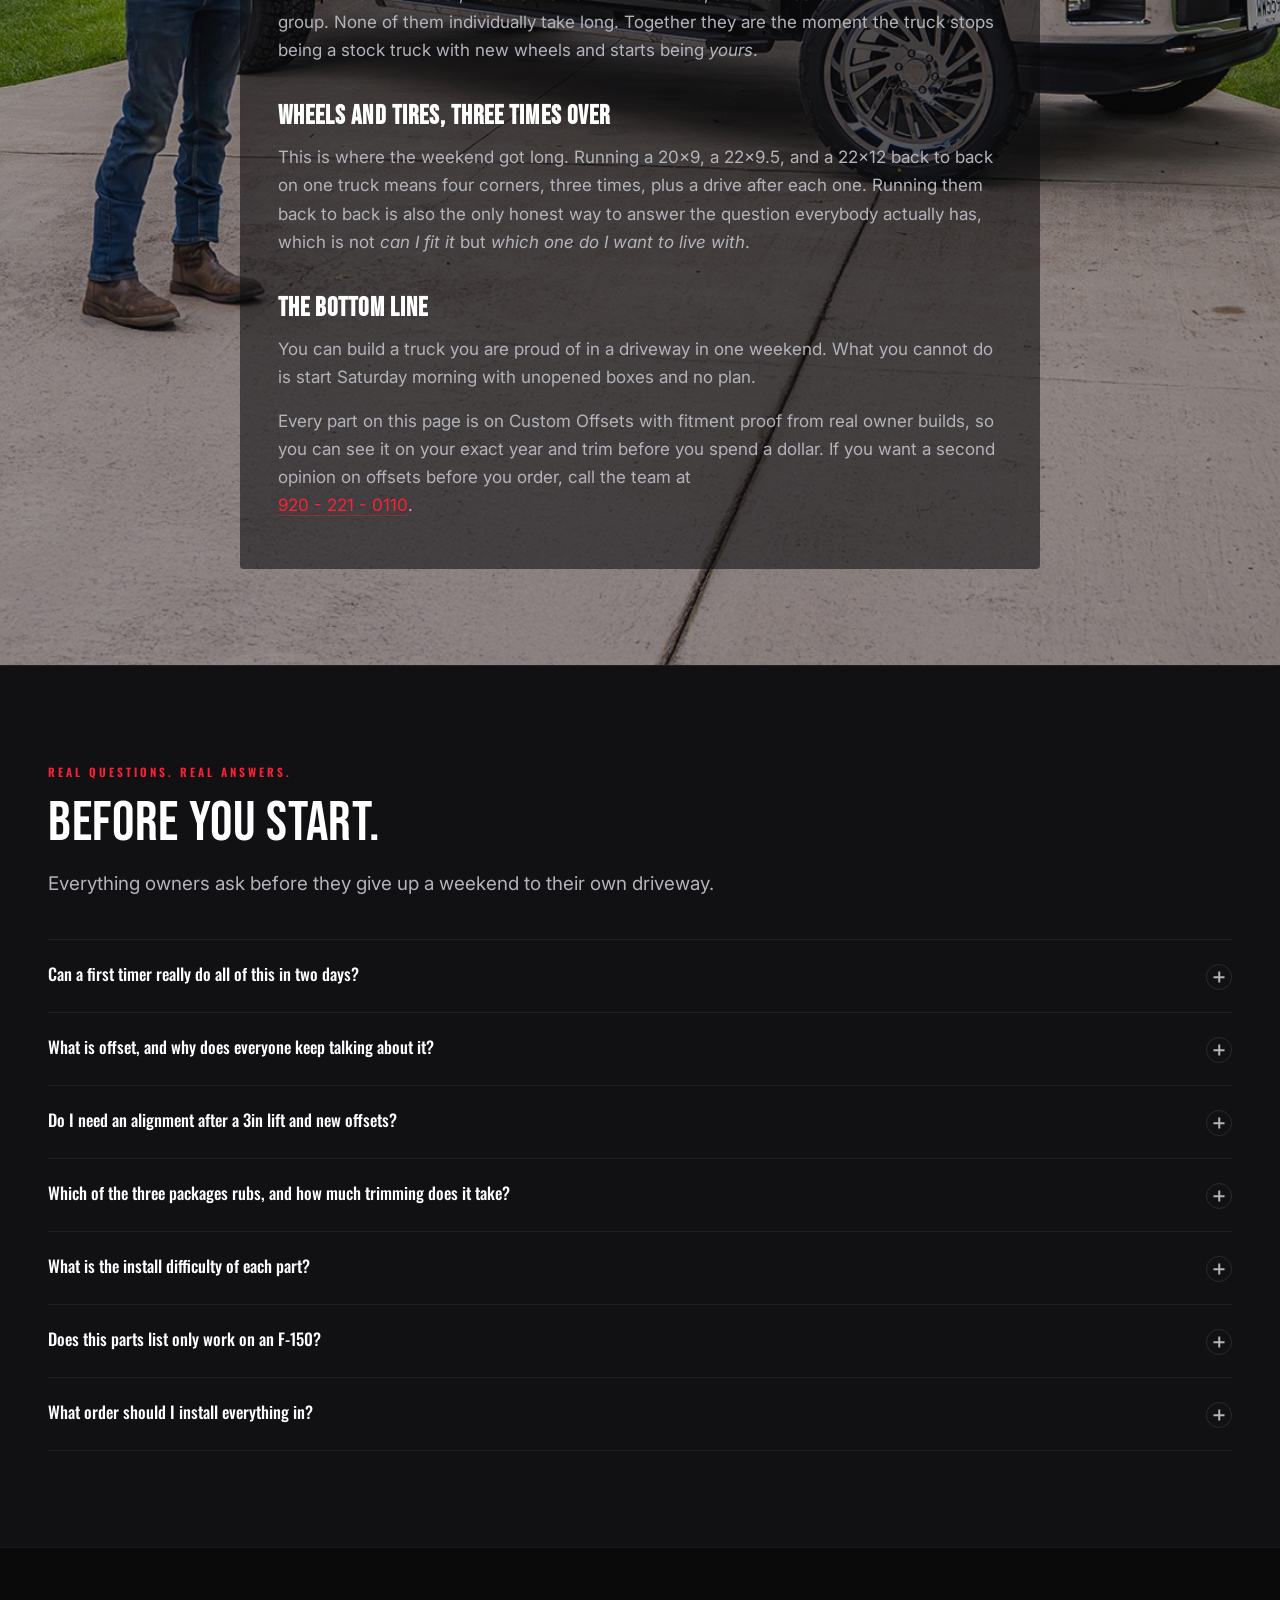
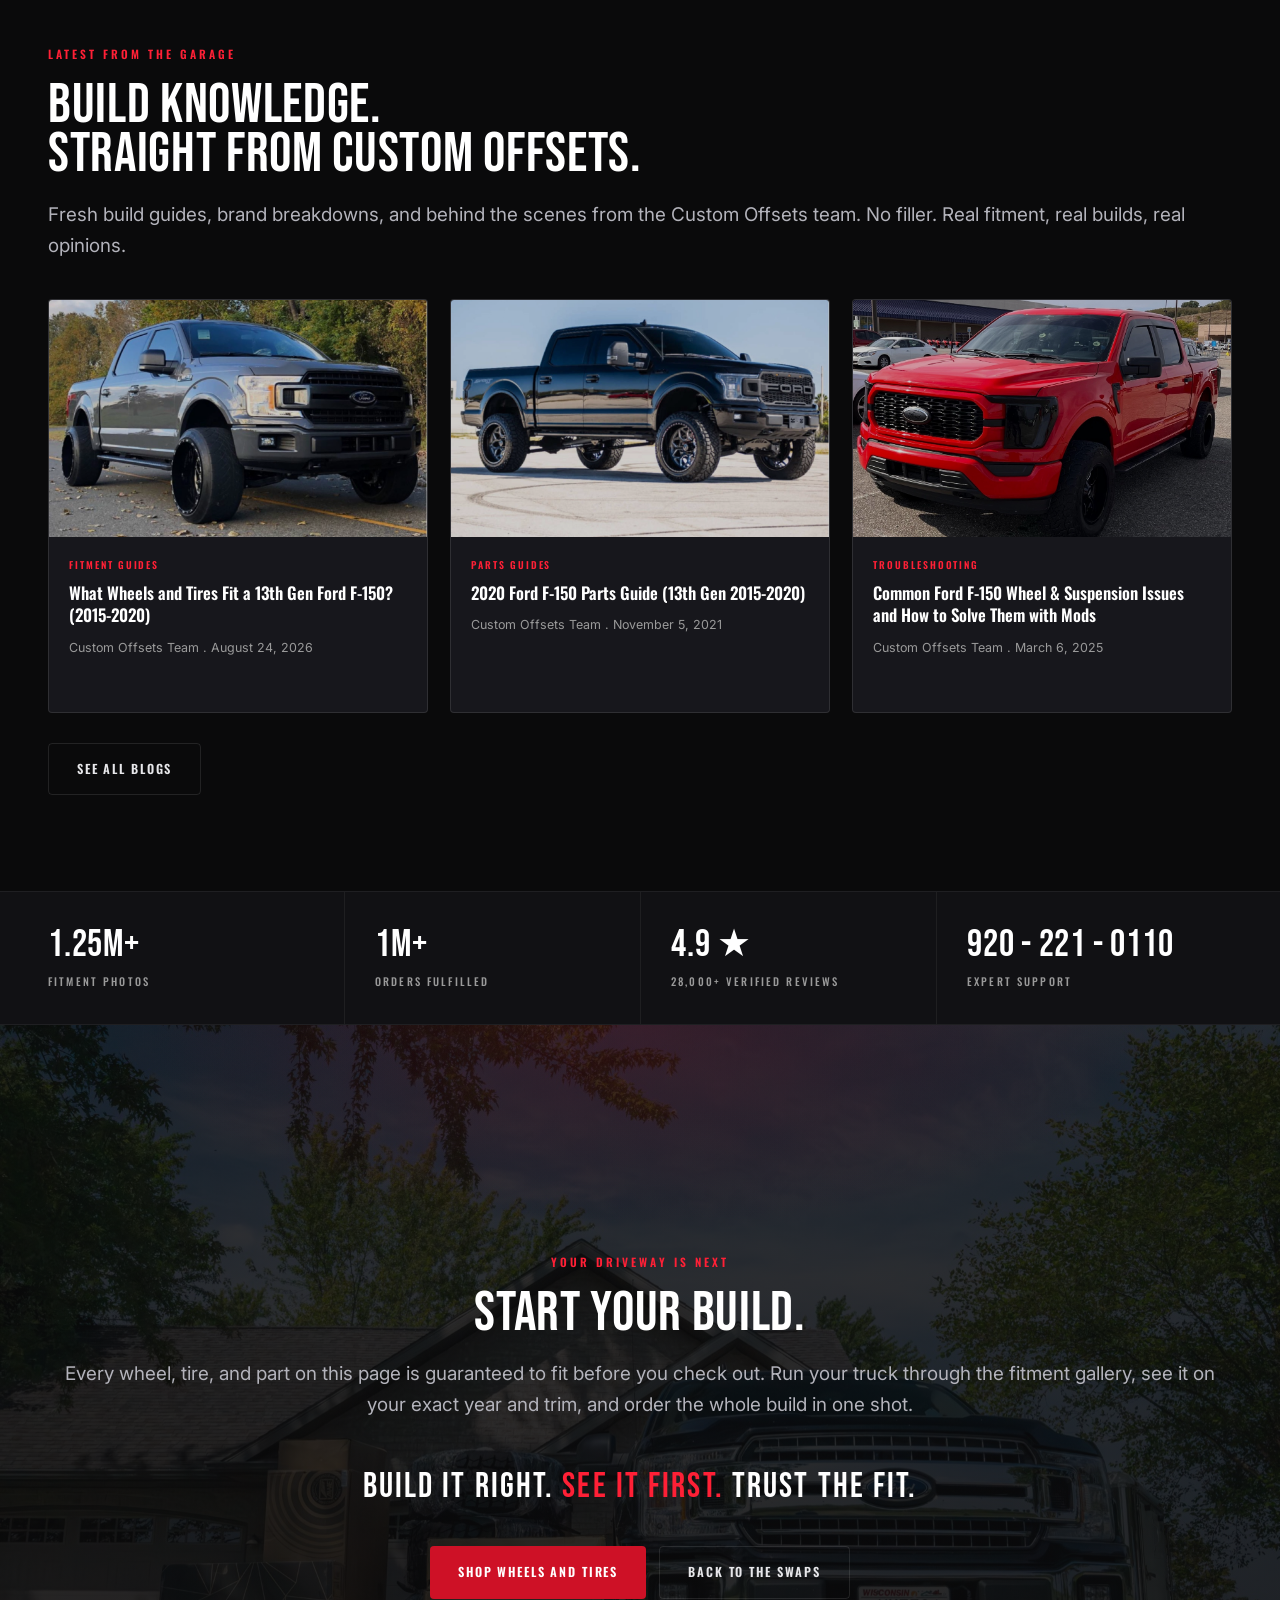
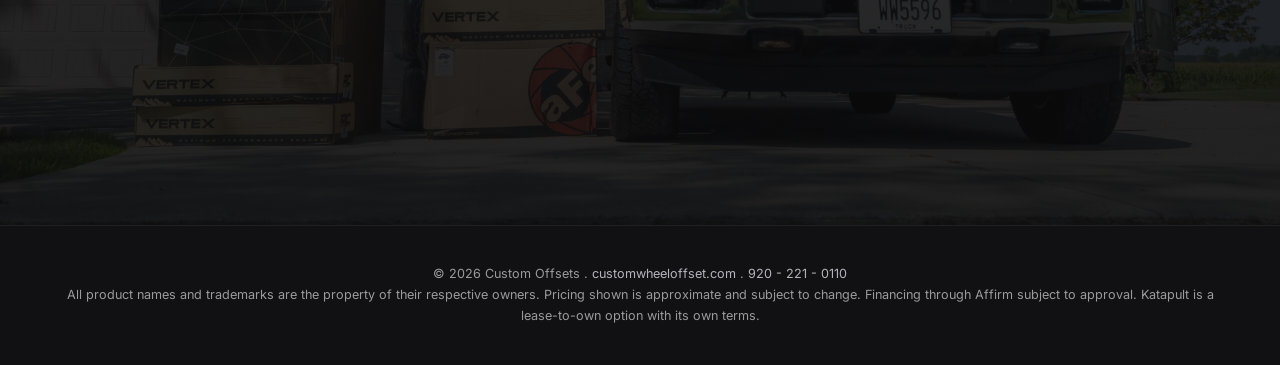
==== commit 287433a8: "Hide the split-layout build-story section Added the hidden attribute to #story-split; markup/CSS/JS " ====
--- a/index.html
+++ b/index.html
@@ -701,7 +701,9 @@
 </section>
 
 <!-- ===================== BUILD STORY, SPLIT LAYOUT ===================== -->
-<section class="sec story-split" id="story-split">
+<!-- Hidden per request (round 37) - markup left in place, just add the
+     `hidden` attribute back to remove it, or delete `hidden` to restore. -->
+<section class="sec story-split" id="story-split" hidden>
   <div class="wrap">
     <div class="story-split__grid">
       <div class="story-split__text">
--- a/styles.css
+++ b/styles.css
@@ -342,14 +342,14 @@
 .finbanner__p{font-size:.97rem;color:#F1D2D6;max-width:62ch;margin:0 auto 26px}
 .finbanner__btn{font-family:'Oswald',sans-serif;font-weight:600;font-size:clamp(.72rem,1.02vw,.85rem);letter-spacing:.13em;text-transform:uppercase;background:#fff;color:#0A0A0B;border-radius:6px;padding:17px 34px;display:inline-flex;align-items:center;gap:10px;transition:transform .2s,box-shadow .2s,background .2s}
 .finbanner__btn:hover{transform:translateY(-2px);box-shadow:0 12px 30px rgba(0,0,0,.42);background:#F4F4F6}
-.finbanner__lenders{display:flex;flex-wrap:wrap;align-items:center;justify-content:center;gap:22px;margin-top:24px}
-.finbanner__lenders img{height:36px;width:auto;filter:drop-shadow(0 2px 8px rgba(0,0,0,.25));transition:transform .22s ease,filter .22s ease}
-.finbanner__lenders img:hover{transform:translateY(-2px) scale(1.08);filter:drop-shadow(0 6px 16px rgba(0,0,0,.4)) brightness(1.12)}
-.finbanner__lenders span{font-family:'Oswald',sans-serif;font-size:.58rem;font-weight:500;letter-spacing:.2em;text-transform:uppercase;color:#EEBEC3}
+.finbanner__lenders{display:flex;flex-wrap:wrap;align-items:center;justify-content:center;gap:28px;margin-top:32px}
+.finbanner__lenders img{height:52px;width:auto;filter:drop-shadow(0 4px 14px rgba(0,0,0,.35));transition:transform .22s ease,filter .22s ease}
+.finbanner__lenders img:hover{transform:translateY(-2px) scale(1.08);filter:drop-shadow(0 8px 20px rgba(0,0,0,.5)) brightness(1.12)}
+.finbanner__lenders span{font-family:'Oswald',sans-serif;font-size:.66rem;font-weight:600;letter-spacing:.22em;text-transform:uppercase;color:#EEBEC3}
 @media(min-width:601px){
   .finbanner{padding:44px 40px 38px}
-  .finbanner__lenders{flex-wrap:nowrap;gap:30px}
-  .finbanner__lenders img{height:42px}
+  .finbanner__lenders{flex-wrap:nowrap;gap:36px;margin-top:36px}
+  .finbanner__lenders img{height:64px}
 }
 @media(prefers-reduced-motion:reduce){.finbanner{animation:none;box-shadow:0 0 30px 4px rgba(255,32,54,.22),0 14px 44px rgba(0,0,0,.45)}}
 
@@ -573,6 +573,8 @@
   background-repeat:no-repeat;
   background-position:center 38%;
   background-size:auto, cover;
+  height:800px;
+  display:flex;flex-direction:column;align-items:center;justify-content:center;
 }
 .next::before{content:"";position:absolute;inset:0;background:radial-gradient(760px 300px at 50% 0%,rgba(206,17,38,.18),transparent 70%)}
 .next__in{position:relative;z-index:2}
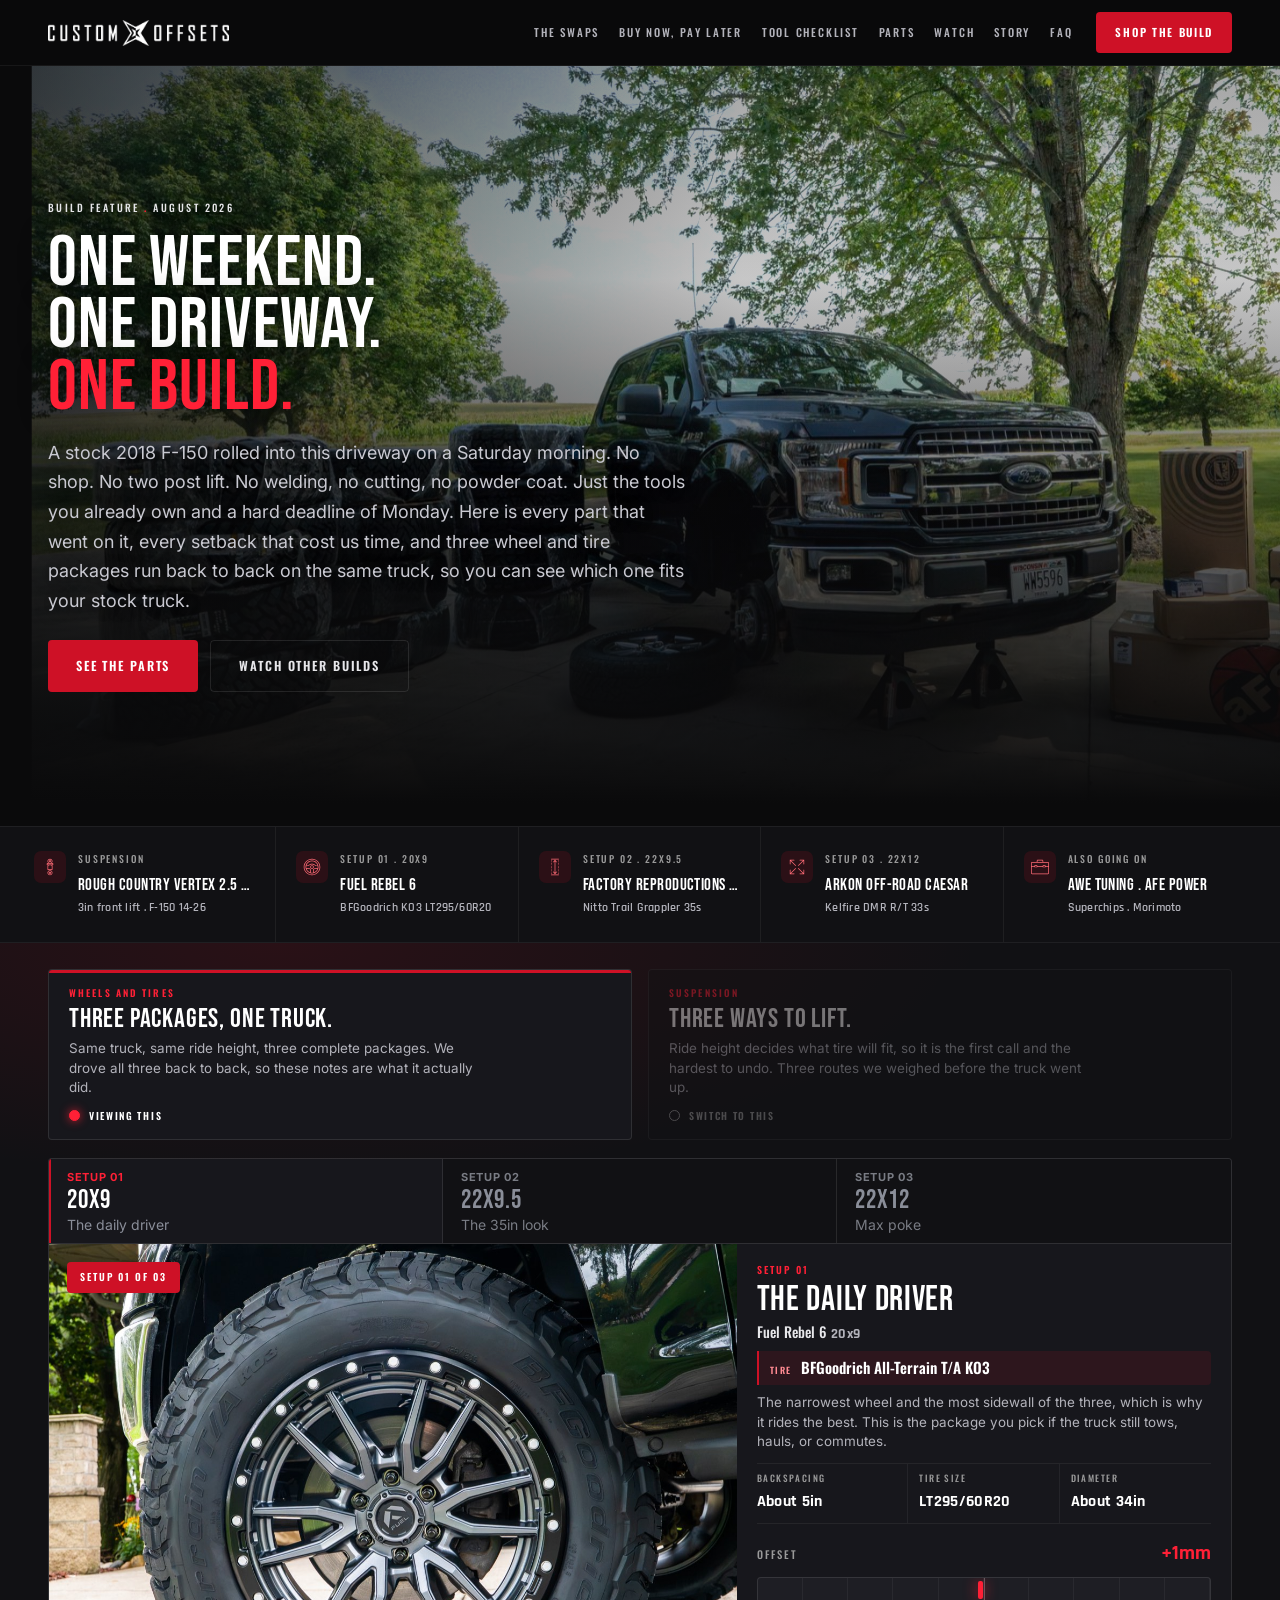
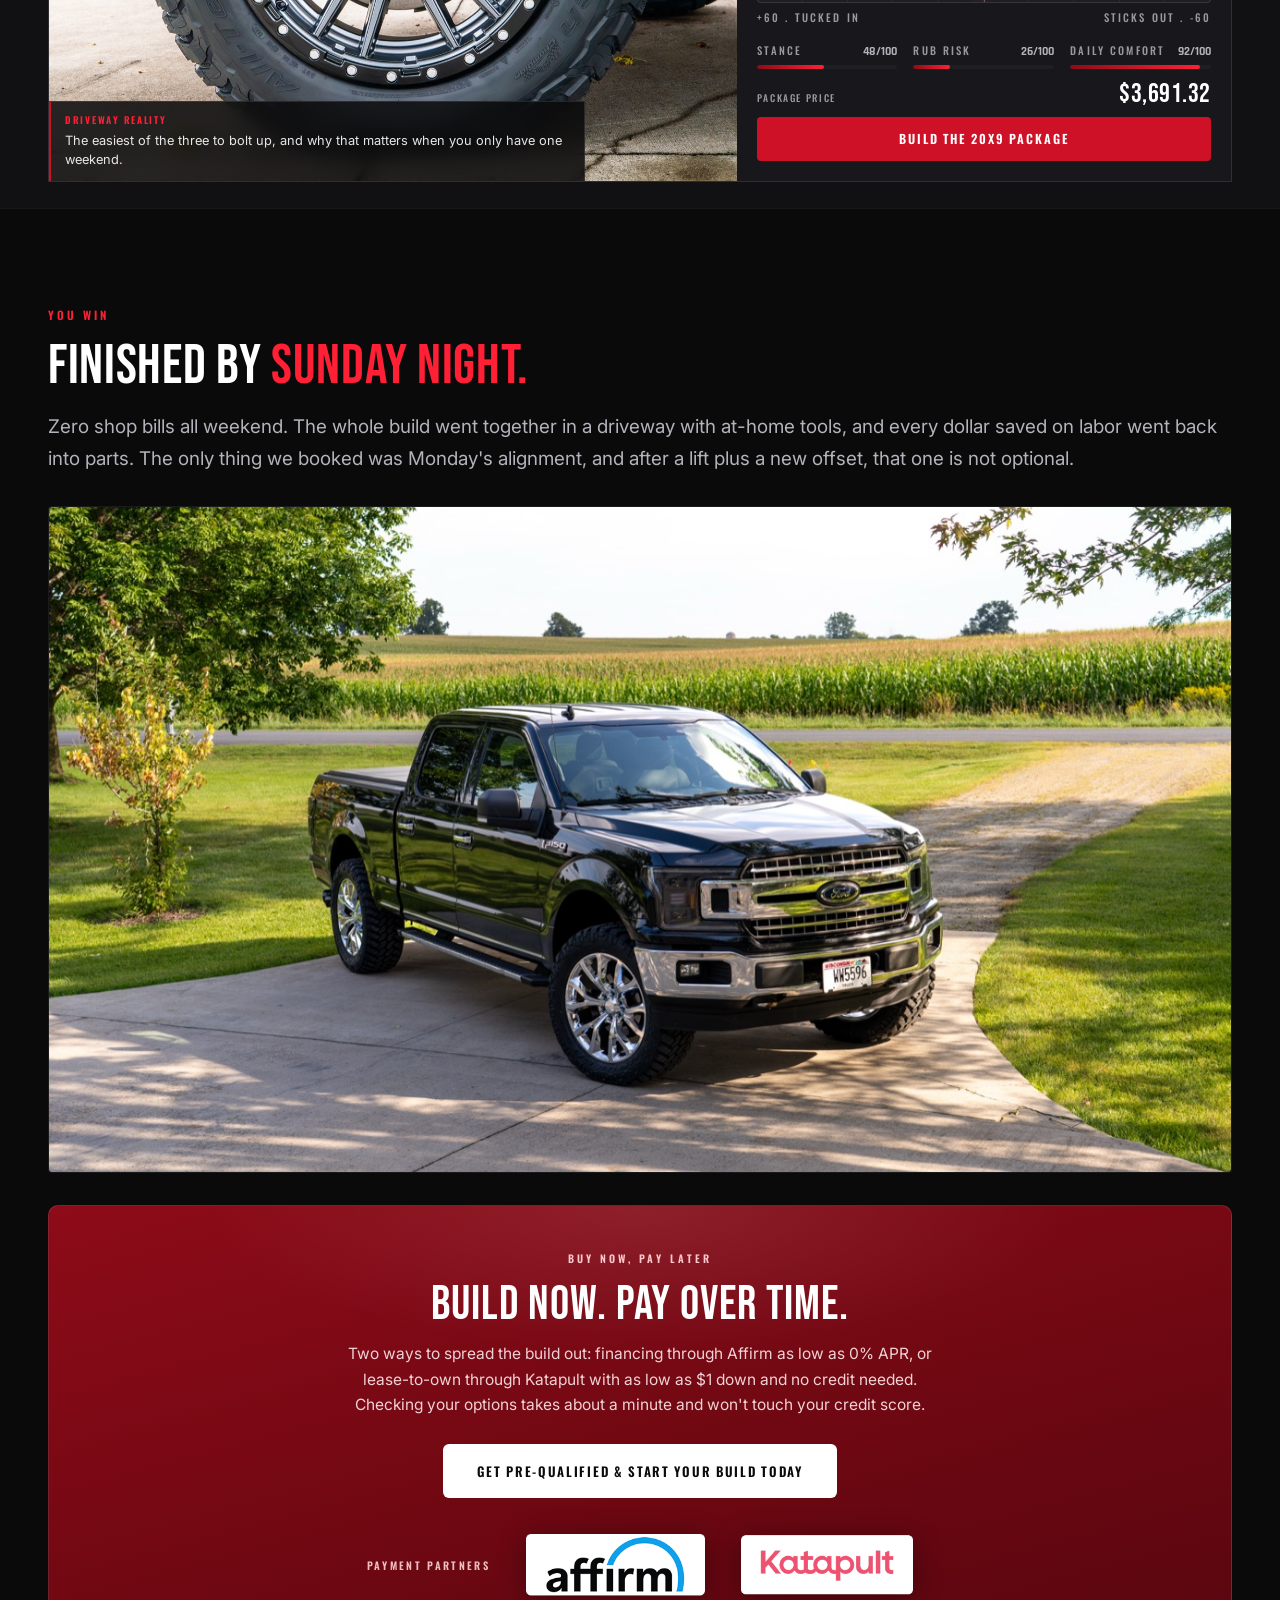
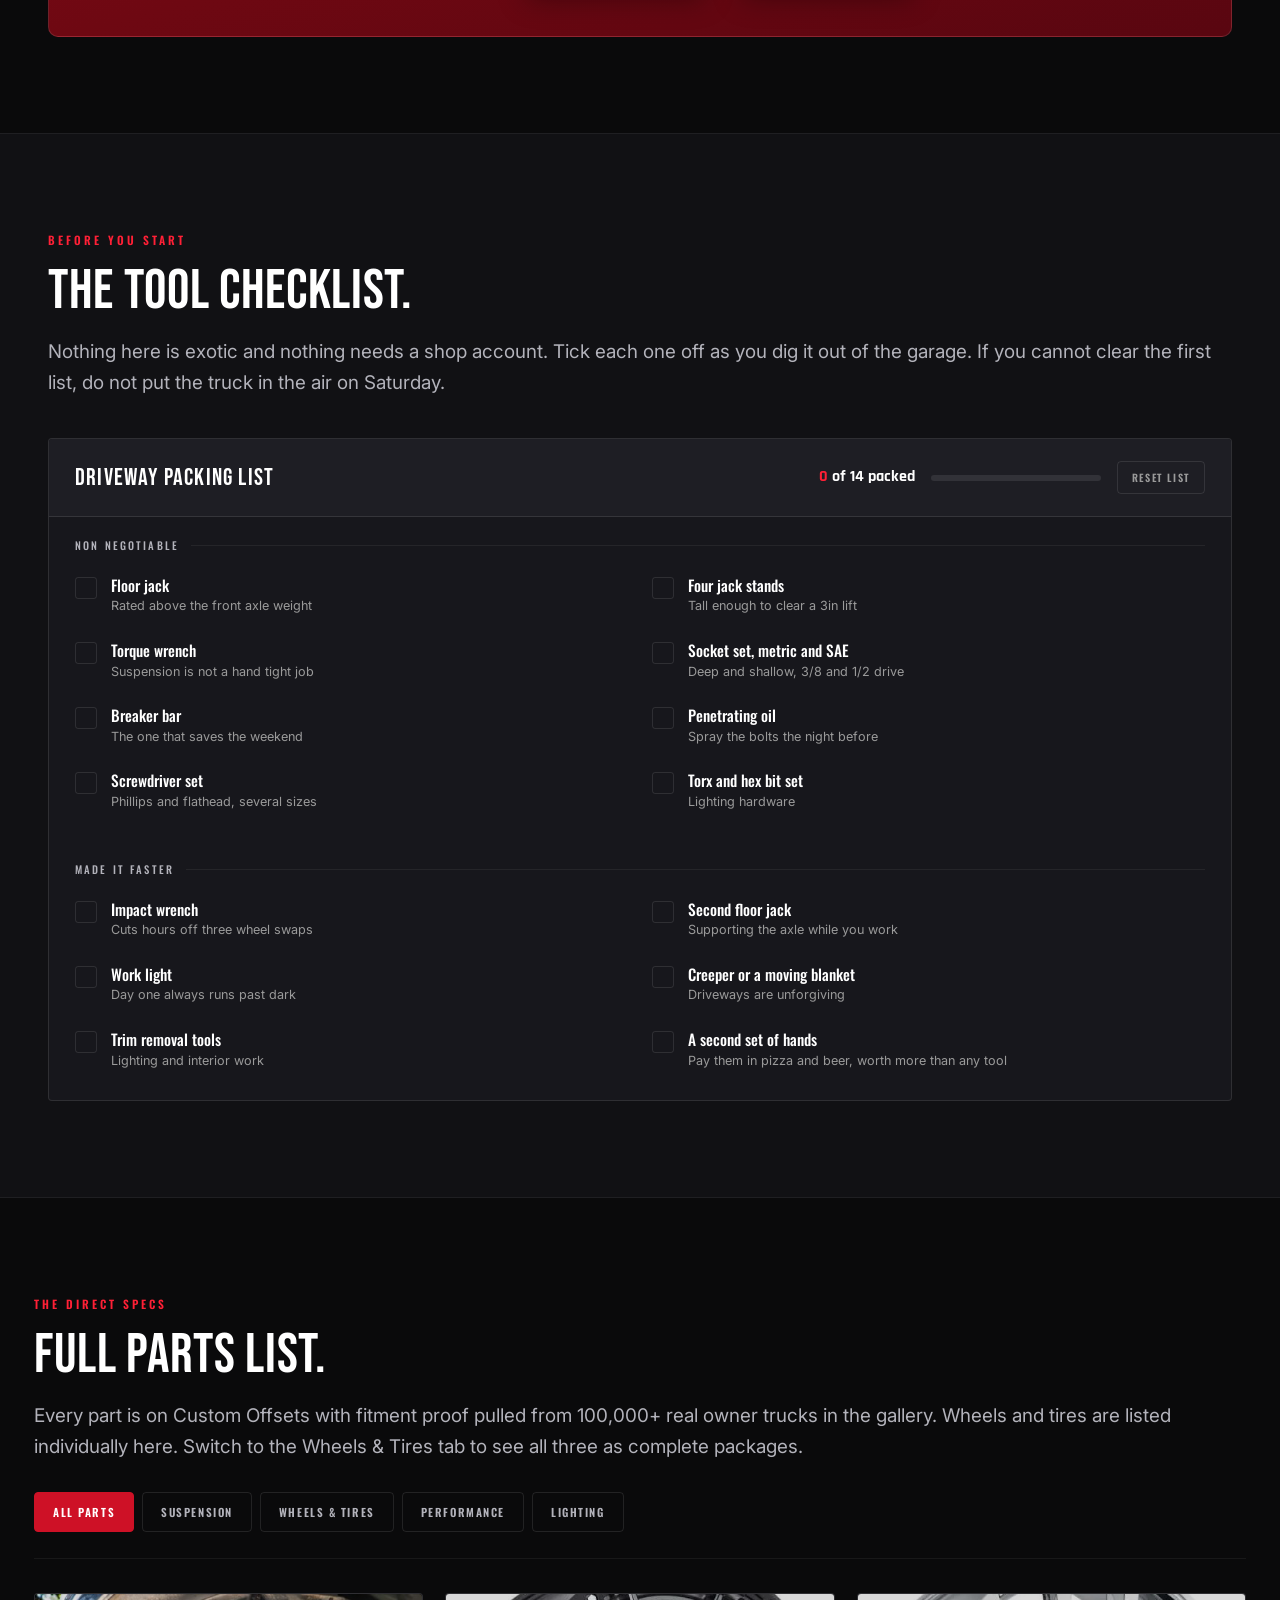
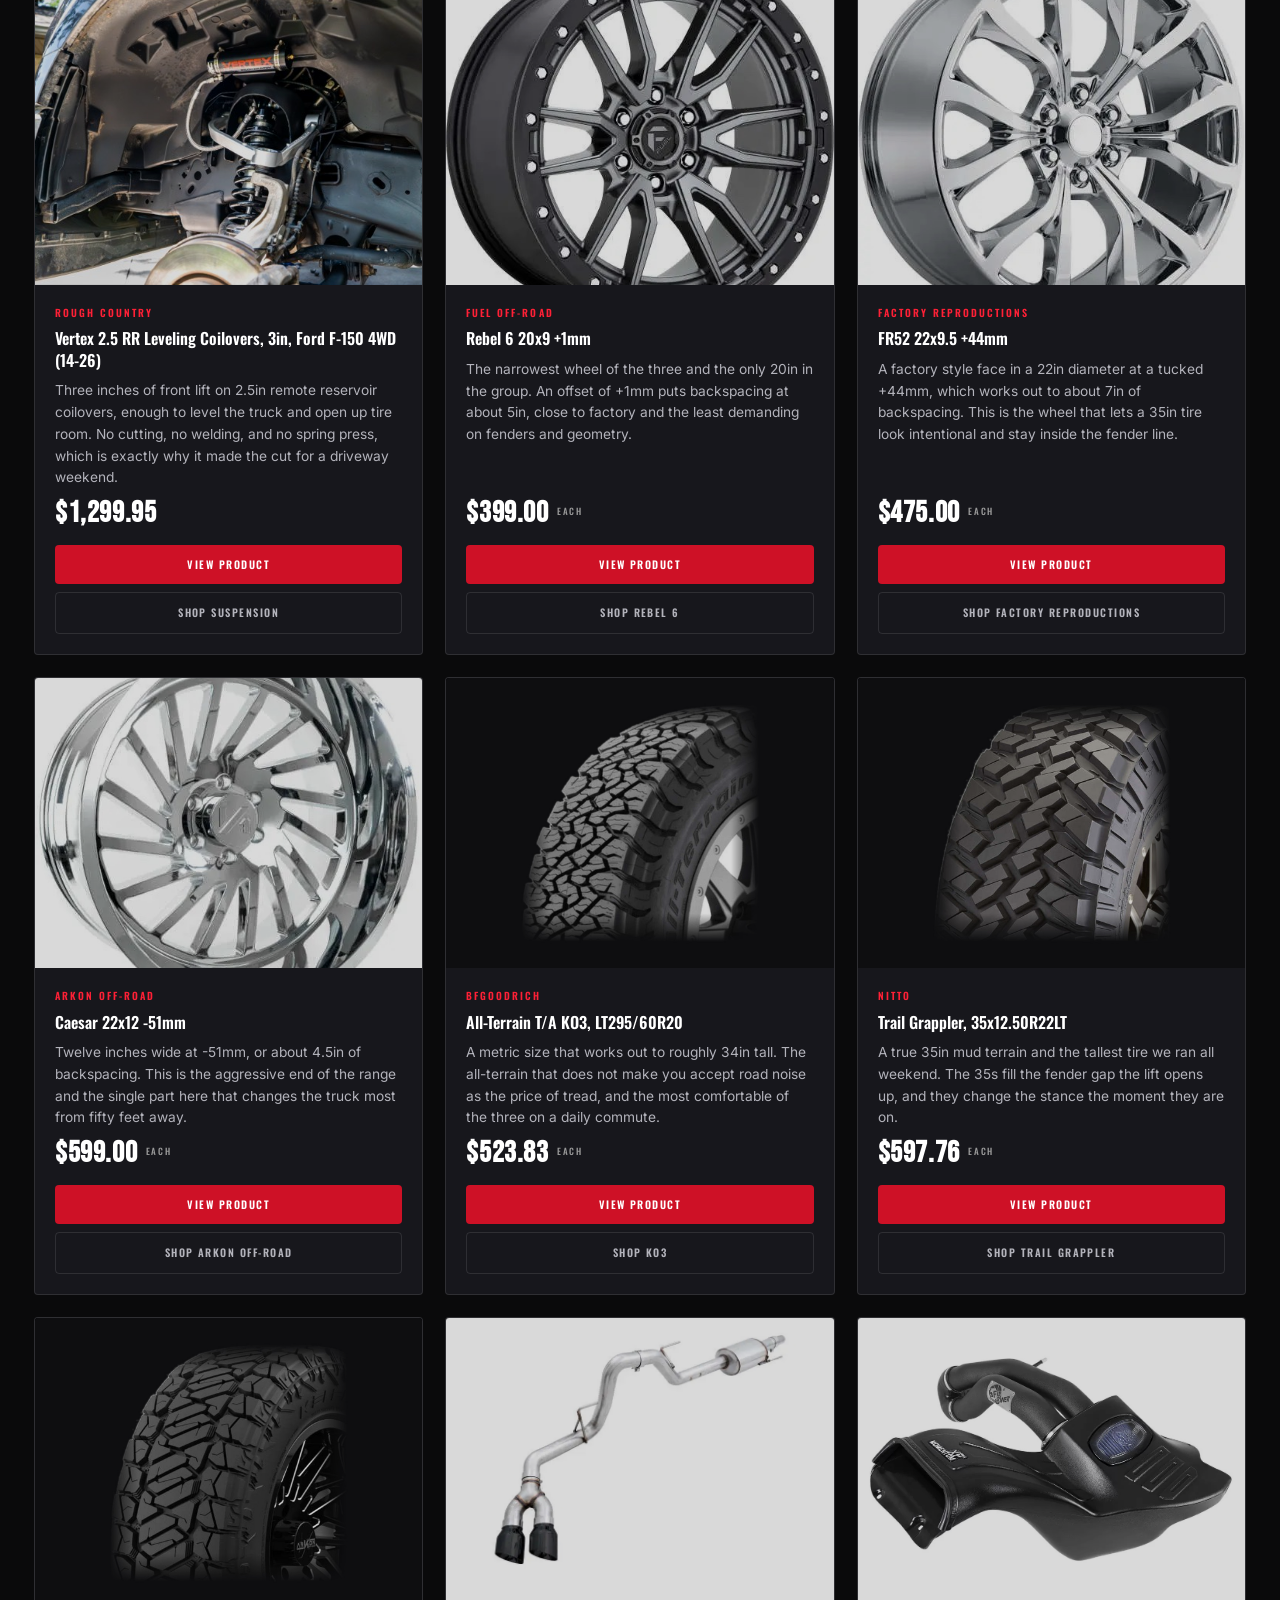
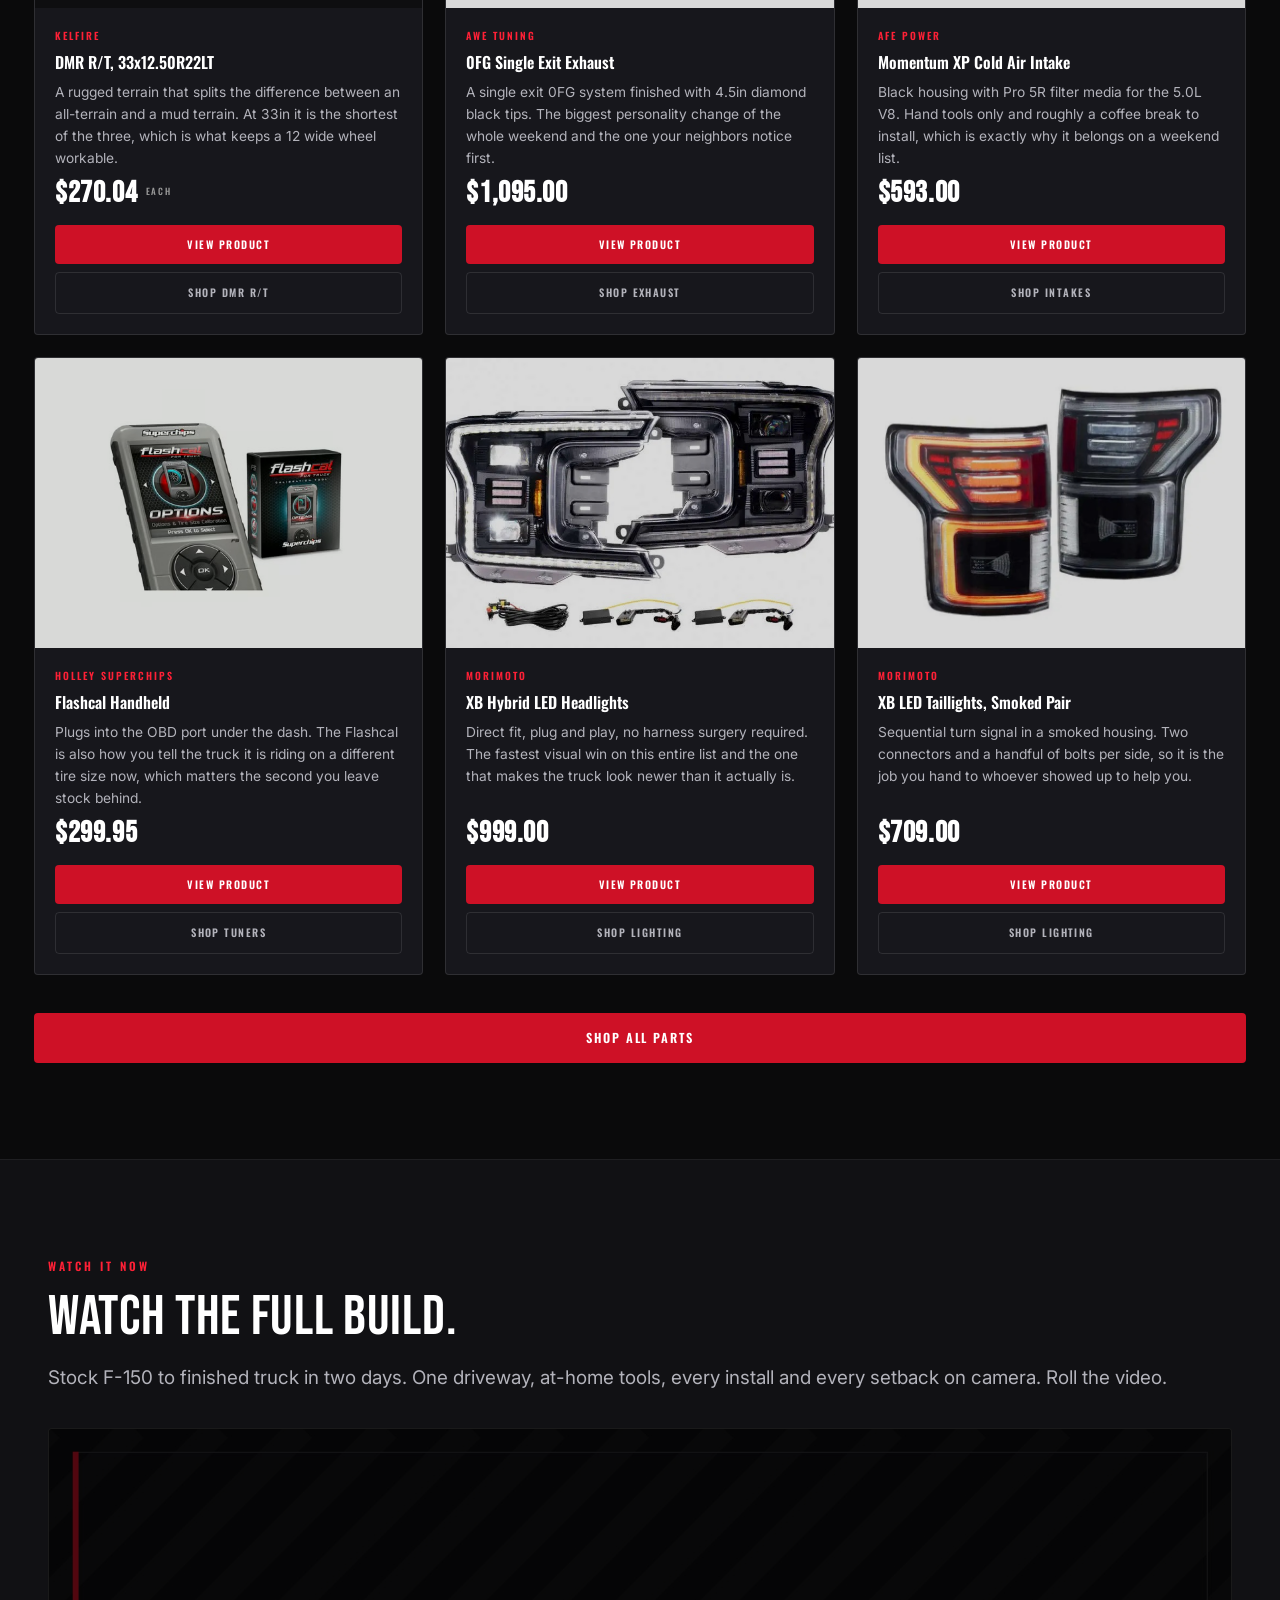
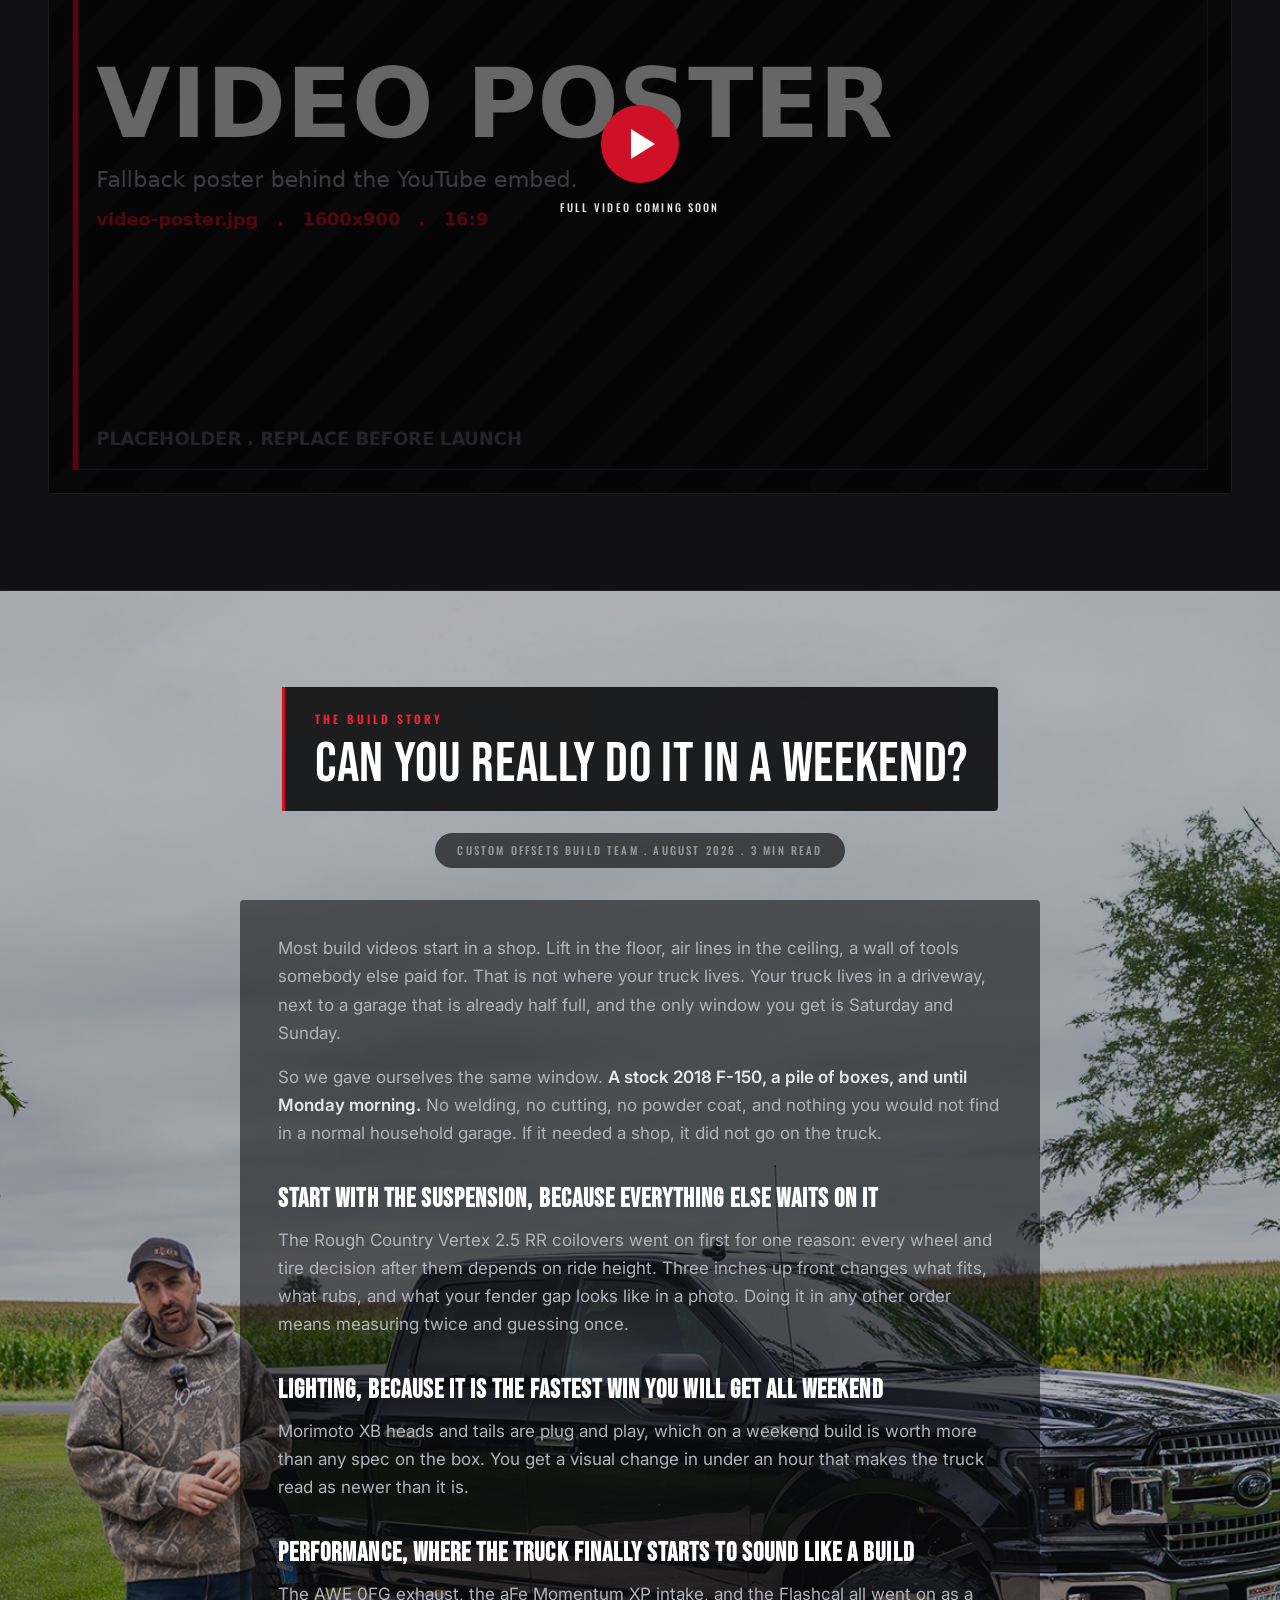
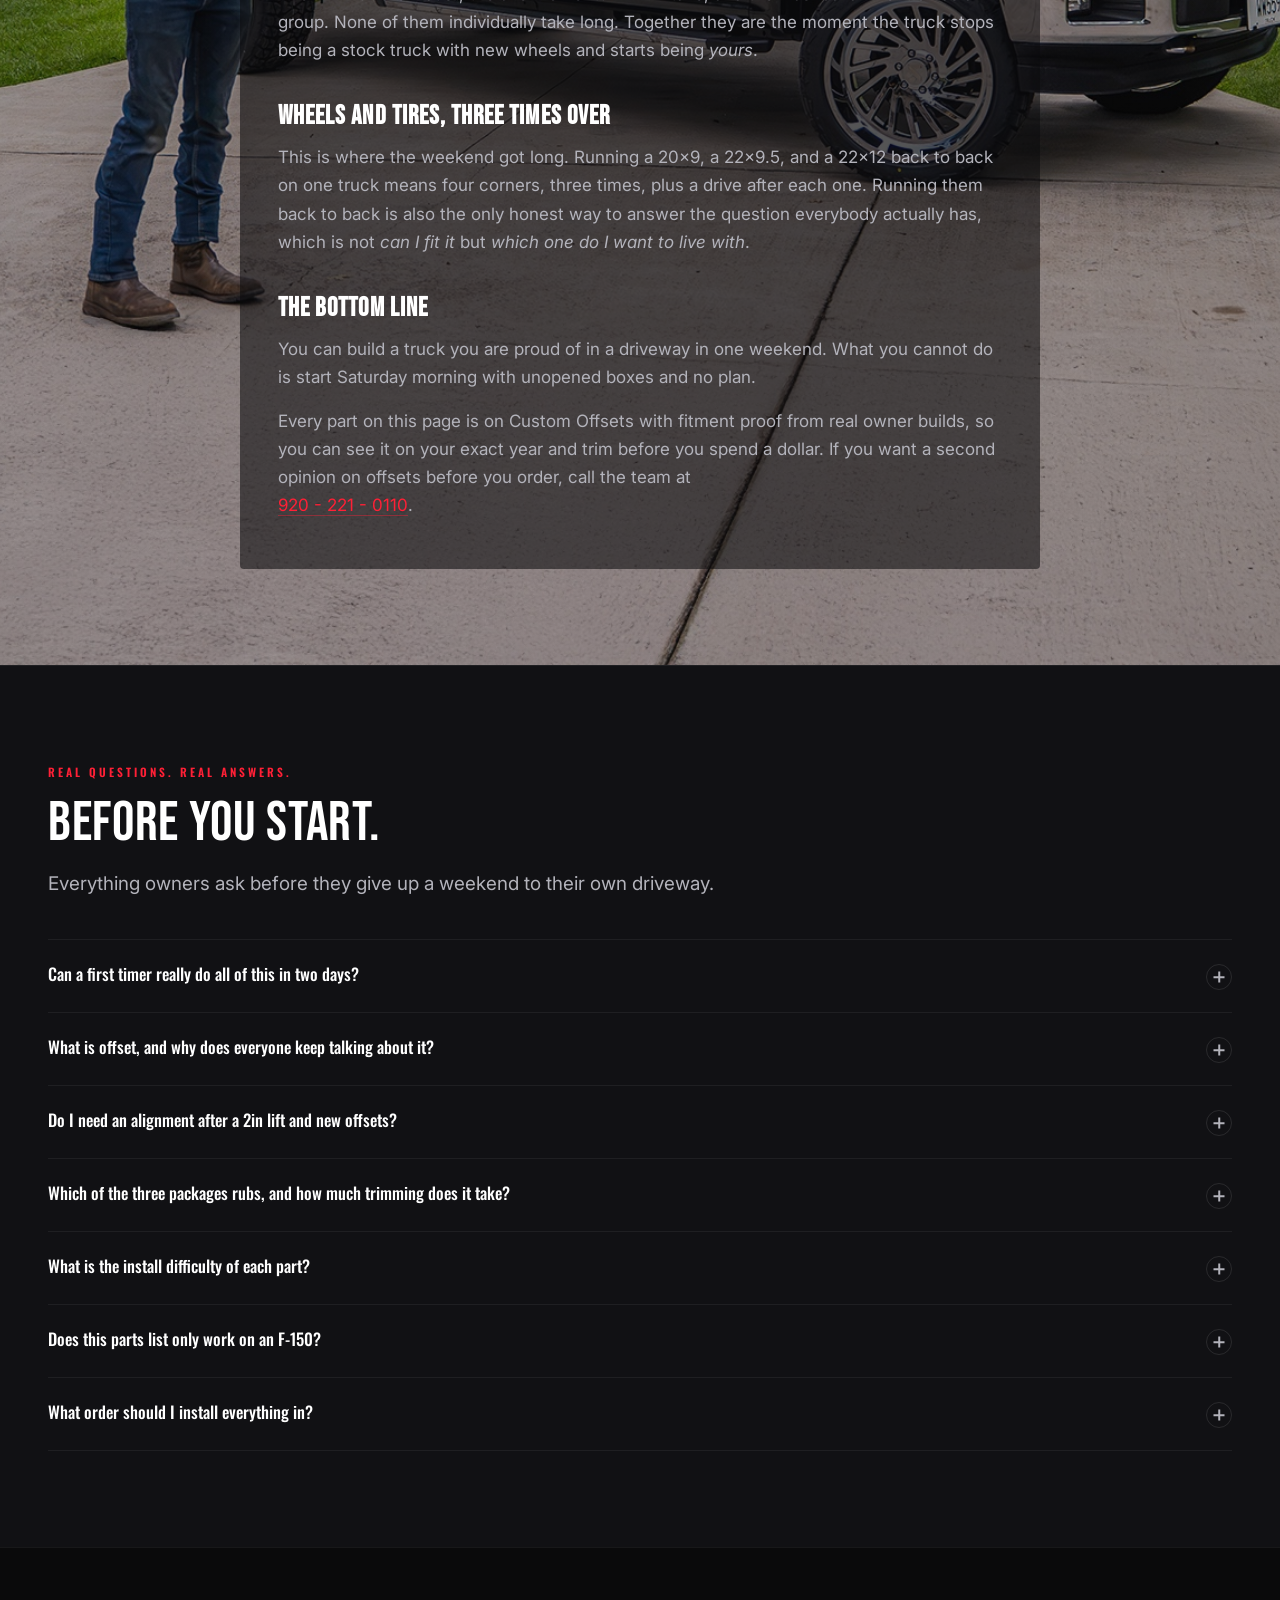
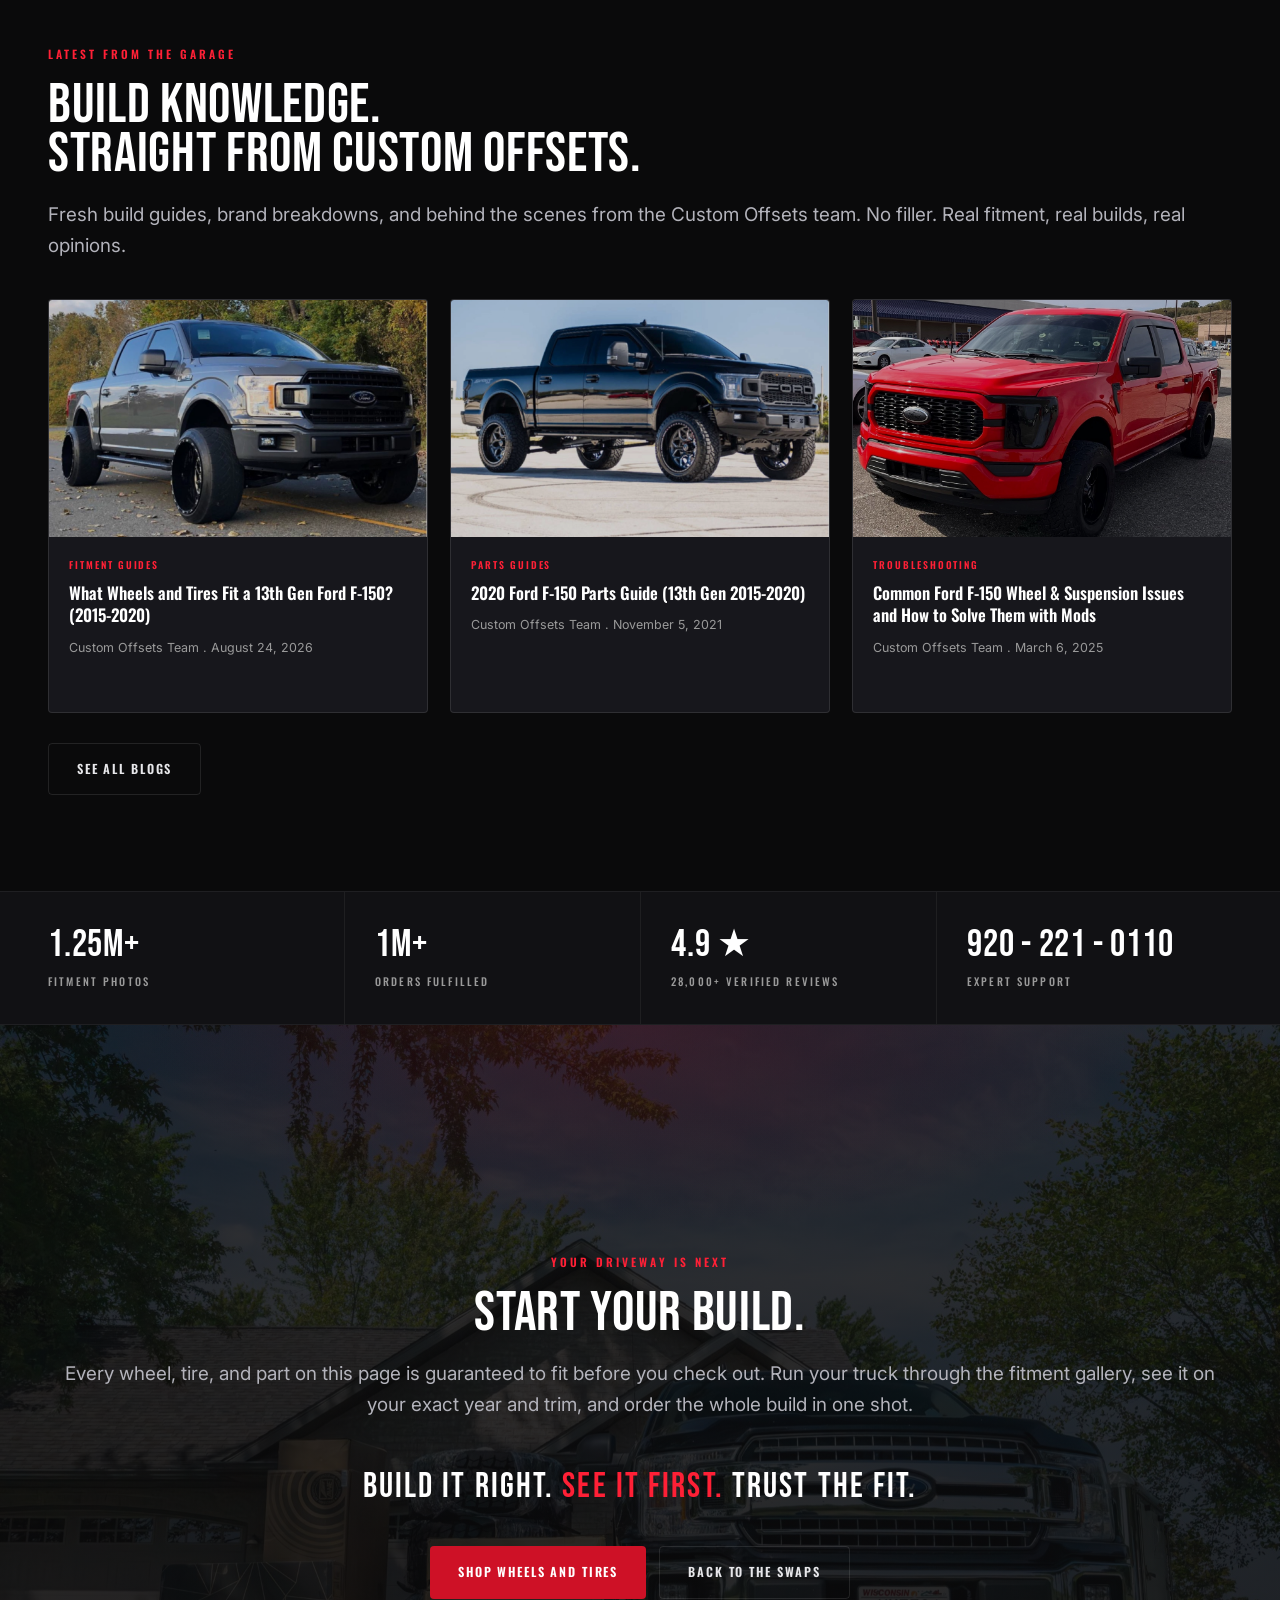
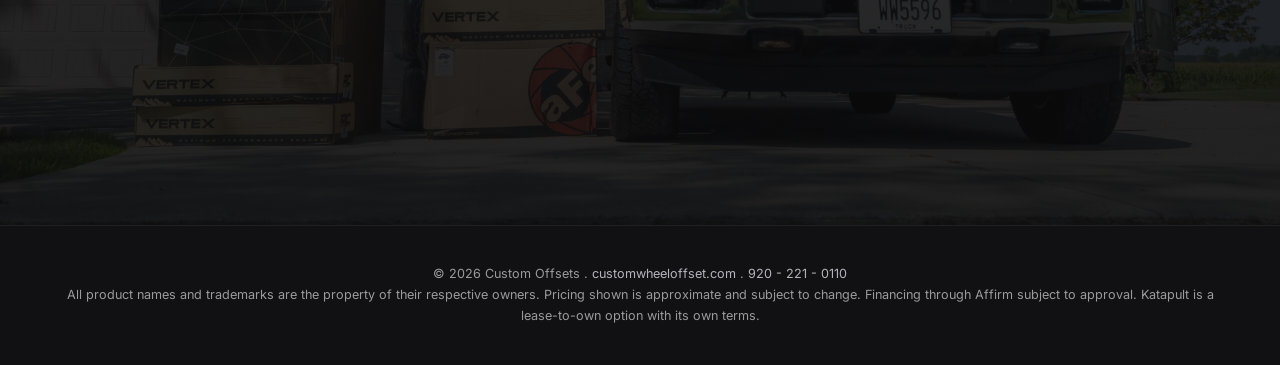
==== commit 237ba925: "Update FAQ answers and fix accessibility issues - Updated Q1 answer to match current content - Fixed" ====
--- a/index.html
+++ b/index.html
@@ -62,7 +62,7 @@
 <section class="keyspecs">
   <div class="keyspecs__in">
     <div class="ks">
-      <span class="ks__icon" aria-hidden="true"><svg viewBox="0 0 50 50" fill="currentColor" focusable="false"><path d="M 25 2 C 21.145849 2 18 5.1458524 18 9 C 18 10.956262 18.81305 12.727446 20.115234 14 L 17 14 A 1.0001 1.0001 0 0 0 16 15 L 16 19 A 1.0001 1.0001 0 0 0 17 20 L 19.251953 20 C 18.517861 20.890595 18.043641 22.004594 18 23.240234 A 1.0001 1.0001 0 0 0 18 23.275391 L 18 32 A 1.0001 1.0001 0 0 0 19 33 L 22 33 L 22 34.771484 C 19.627796 35.943612 18.035732 38.299647 18 40.986328 L 18 40.992188 L 18 41 C 17.9945 46.620752 24.448329 49.965436 29.039062 46.722656 C 33.415349 43.631357 32.665878 36.99705 28 34.755859 L 28 33 L 31 33 A 1.0001 1.0001 0 0 0 32 32 L 32 23.275391 A 1.0001 1.0001 0 0 0 32 23.240234 C 31.956359 22.004596 31.482139 20.890595 30.748047 20 L 33 20 A 1.0001 1.0001 0 0 0 34 19 L 34 15 A 1.0001 1.0001 0 0 0 33 14 L 29.884766 14 C 31.18695 12.727446 32 10.956262 32 9 C 32 5.1458524 28.854151 2 25 2 z M 25 4 C 27.773271 4 30 6.2267307 30 9 C 30 11.773269 27.773271 14 25 14 C 22.226729 14 20 11.773269 20 9 C 20 6.2267307 22.226729 4 25 4 z M 25 6 C 24.083334 6 23.268559 6.3797556 22.751953 6.9609375 C 22.235347 7.5421194 22 8.2777779 22 9 C 22 9.7222221 22.235347 10.457881 22.751953 11.039062 C 23.268559 11.620245 24.083334 12 25 12 C 25.916666 12 26.731441 11.620244 27.248047 11.039062 C 27.764653 10.457882 28 9.7222221 28 9 C 28 8.2777779 27.764653 7.5421194 27.248047 6.9609375 C 26.731441 6.3797556 25.916666 6 25 6 z M 25 8 C 25.416666 8 25.601893 8.1202444 25.751953 8.2890625 C 25.902014 8.4578806 26 8.7222221 26 9 C 26 9.2777779 25.902014 9.5421194 25.751953 9.7109375 C 25.601893 9.8797556 25.416666 10 25 10 C 24.583334 10 24.398107 9.8797556 24.248047 9.7109375 C 24.097986 9.5421194 24 9.2777779 24 9 C 24 8.7222221 24.097986 8.4578806 24.248047 8.2890625 C 24.398107 8.1202444 24.583334 8 25 8 z M 18 16 L 25 16 L 32 16 L 32 18 L 26.386719 18 L 23.613281 18 L 18 18 L 18 16 z M 23.546875 20 L 26.453125 20 C 28.358046 19.936053 29.932726 21.405751 30 23.310547 L 30 31 L 20 31 L 20 23.310547 C 20.067274 21.405751 21.641964 19.936053 23.546875 20 z M 24 33 L 26 33 L 26 36.056641 L 26.666016 36.291016 C 30.547086 37.663184 31.246852 42.71495 27.884766 45.089844 C 24.525083 47.46304 20.004411 45.118834 20.001953 41.007812 C 20.032753 38.891106 21.358255 37.017452 23.345703 36.287109 L 24 36.046875 L 24 33 z M 25 38 C 24.083334 38 23.268559 38.379756 22.751953 38.960938 C 22.235347 39.542119 22 40.277778 22 41 C 22 41.722222 22.235347 42.457881 22.751953 43.039062 C 23.268559 43.620244 24.083334 44 25 44 C 25.916666 44 26.731441 43.620245 27.248047 43.039062 C 27.764653 42.457881 28 41.722222 28 41 C 28 40.277778 27.764653 39.542119 27.248047 38.960938 C 26.731441 38.379756 25.916666 38 25 38 z M 25 40 C 25.416666 40 25.601893 40.120244 25.751953 40.289062 C 25.902014 40.457881 26 40.722222 26 41 C 26 41.277778 25.90201 41.542119 25.751953 41.710938 C 25.601893 41.879756 25.416666 42 25 42 C 24.583334 42 24.398107 41.879756 24.248047 41.710938 C 24.097986 41.542119 24 41.277778 24 41 C 24 40.722222 24.097986 40.457881 24.248047 40.289062 C 24.398107 40.120244 24.583334 40 25 40 z"/></svg></span>
+      <span class="ks__icon" aria-hidden="true"><svg viewBox="0 0 50 50" fill="currentColor" focusable="false" aria-hidden="true"><path d="M 25 2 C 21.145849 2 18 5.1458524 18 9 C 18 10.956262 18.81305 12.727446 20.115234 14 L 17 14 A 1.0001 1.0001 0 0 0 16 15 L 16 19 A 1.0001 1.0001 0 0 0 17 20 L 19.251953 20 C 18.517861 20.890595 18.043641 22.004594 18 23.240234 A 1.0001 1.0001 0 0 0 18 23.275391 L 18 32 A 1.0001 1.0001 0 0 0 19 33 L 22 33 L 22 34.771484 C 19.627796 35.943612 18.035732 38.299647 18 40.986328 L 18 40.992188 L 18 41 C 17.9945 46.620752 24.448329 49.965436 29.039062 46.722656 C 33.415349 43.631357 32.665878 36.99705 28 34.755859 L 28 33 L 31 33 A 1.0001 1.0001 0 0 0 32 32 L 32 23.275391 A 1.0001 1.0001 0 0 0 32 23.240234 C 31.956359 22.004596 31.482139 20.890595 30.748047 20 L 33 20 A 1.0001 1.0001 0 0 0 34 19 L 34 15 A 1.0001 1.0001 0 0 0 33 14 L 29.884766 14 C 31.18695 12.727446 32 10.956262 32 9 C 32 5.1458524 28.854151 2 25 2 z M 25 4 C 27.773271 4 30 6.2267307 30 9 C 30 11.773269 27.773271 14 25 14 C 22.226729 14 20 11.773269 20 9 C 20 6.2267307 22.226729 4 25 4 z M 25 6 C 24.083334 6 23.268559 6.3797556 22.751953 6.9609375 C 22.235347 7.5421194 22 8.2777779 22 9 C 22 9.7222221 22.235347 10.457881 22.751953 11.039062 C 23.268559 11.620245 24.083334 12 25 12 C 25.916666 12 26.731441 11.620244 27.248047 11.039062 C 27.764653 10.457882 28 9.7222221 28 9 C 28 8.2777779 27.764653 7.5421194 27.248047 6.9609375 C 26.731441 6.3797556 25.916666 6 25 6 z M 25 8 C 25.416666 8 25.601893 8.1202444 25.751953 8.2890625 C 25.902014 8.4578806 26 8.7222221 26 9 C 26 9.2777779 25.902014 9.5421194 25.751953 9.7109375 C 25.601893 9.8797556 25.416666 10 25 10 C 24.583334 10 24.398107 9.8797556 24.248047 9.7109375 C 24.097986 9.5421194 24 9.2777779 24 9 C 24 8.7222221 24.097986 8.4578806 24.248047 8.2890625 C 24.398107 8.1202444 24.583334 8 25 8 z M 18 16 L 25 16 L 32 16 L 32 18 L 26.386719 18 L 23.613281 18 L 18 18 L 18 16 z M 23.546875 20 L 26.453125 20 C 28.358046 19.936053 29.932726 21.405751 30 23.310547 L 30 31 L 20 31 L 20 23.310547 C 20.067274 21.405751 21.641964 19.936053 23.546875 20 z M 24 33 L 26 33 L 26 36.056641 L 26.666016 36.291016 C 30.547086 37.663184 31.246852 42.71495 27.884766 45.089844 C 24.525083 47.46304 20.004411 45.118834 20.001953 41.007812 C 20.032753 38.891106 21.358255 37.017452 23.345703 36.287109 L 24 36.046875 L 24 33 z M 25 38 C 24.083334 38 23.268559 38.379756 22.751953 38.960938 C 22.235347 39.542119 22 40.277778 22 41 C 22 41.722222 22.235347 42.457881 22.751953 43.039062 C 23.268559 43.620244 24.083334 44 25 44 C 25.916666 44 26.731441 43.620245 27.248047 43.039062 C 27.764653 42.457881 28 41.722222 28 41 C 28 40.277778 27.764653 39.542119 27.248047 38.960938 C 26.731441 38.379756 25.916666 38 25 38 z M 25 40 C 25.416666 40 25.601893 40.120244 25.751953 40.289062 C 25.902014 40.457881 26 40.722222 26 41 C 26 41.277778 25.90201 41.542119 25.751953 41.710938 C 25.601893 41.879756 25.416666 42 25 42 C 24.583334 42 24.398107 41.879756 24.248047 41.710938 C 24.097986 41.542119 24 41.277778 24 41 C 24 40.722222 24.097986 40.457881 24.248047 40.289062 C 24.398107 40.120244 24.583334 40 25 40 z"/></svg></span>
       <div class="ks__text">
         <div class="ks__l">Suspension</div>
         <div class="ks__a">Rough Country Vertex 2.5 RR</div>
@@ -70,7 +70,7 @@
       </div>
     </div>
     <div class="ks">
-      <span class="ks__icon" aria-hidden="true"><svg viewBox="0 0 50 50" fill="currentColor" focusable="false"><path d="M 25 2 C 12.354545 2 2 12.354545 2 25 C 2 37.645455 12.354545 48 25 48 C 37.645455 48 48 37.645455 48 25 C 48 12.354545 37.645455 2 25 2 z M 25 4 C 36.554545 4 46 13.445455 46 25 C 46 36.554545 36.554545 46 25 46 C 13.445455 46 4 36.554545 4 25 C 4 13.445455 13.445455 4 25 4 z M 25 7 C 15.070719 7 7 15.070719 7 25 C 7 34.929281 15.070719 43 25 43 C 34.929281 43 43 34.929281 43 25 C 43 15.070719 34.929281 7 25 7 z M 25 9 C 32.457069 9 38.690911 14.086769 40.472656 20.980469 C 37.022042 20.877633 35.022012 19.810604 32.972656 18.632812 C 30.817748 17.39436 28.552525 16 25 16 C 21.447475 16 19.287355 17.4054 17.203125 18.638672 C 15.214866 19.815156 13.223927 20.883436 9.5273438 20.980469 C 11.309089 14.086769 17.542931 9 25 9 z M 25 18 C 28.047475 18 29.781471 19.10564 31.976562 20.367188 C 34.146385 21.614211 36.737437 22.963126 40.861328 22.994141 C 40.943513 23.652355 41 24.319213 41 25 C 41 26.026543 40.894932 27.02765 40.710938 28 L 34 28 C 30.732099 28 28 30.732099 28 34 L 28 40.710938 C 27.02765 40.894932 26.026543 41 25 41 C 23.973457 41 22.97235 40.894932 22 40.710938 L 22 34 C 22 30.7 19.405747 28 16 28 L 9.2890625 28 C 9.1050679 27.02765 9 26.026543 9 25 C 9 24.319213 9.0564869 23.652355 9.1386719 22.994141 C 13.497158 22.964648 16.105288 21.614209 18.222656 20.361328 C 20.363426 19.0946 21.952525 18 25 18 z M 25 20 C 22.250421 20 20 22.250421 20 25 C 20 27.749579 22.250421 30 25 30 C 27.749579 30 30 27.749579 30 25 C 30 22.250421 27.749579 20 25 20 z M 25 22 C 26.668699 22 28 23.331301 28 25 C 28 26.668699 26.668699 28 25 28 C 23.331301 28 22 26.668699 22 25 C 22 23.331301 23.331301 22 25 22 z M 9.8066406 30 L 16 30 C 18.394253 30 20 31.7 20 34 L 20 40.193359 C 15.1836 38.61274 11.38726 34.8164 9.8066406 30 z M 34 30 L 40.193359 30 C 38.61274 34.8164 34.8164 38.61274 30 40.193359 L 30 34 C 30 31.867901 31.867901 30 34 30 z"/></svg></span>
+      <span class="ks__icon" aria-hidden="true"><svg viewBox="0 0 50 50" fill="currentColor" focusable="false" aria-hidden="true"><path d="M 25 2 C 12.354545 2 2 12.354545 2 25 C 2 37.645455 12.354545 48 25 48 C 37.645455 48 48 37.645455 48 25 C 48 12.354545 37.645455 2 25 2 z M 25 4 C 36.554545 4 46 13.445455 46 25 C 46 36.554545 36.554545 46 25 46 C 13.445455 46 4 36.554545 4 25 C 4 13.445455 13.445455 4 25 4 z M 25 7 C 15.070719 7 7 15.070719 7 25 C 7 34.929281 15.070719 43 25 43 C 34.929281 43 43 34.929281 43 25 C 43 15.070719 34.929281 7 25 7 z M 25 9 C 32.457069 9 38.690911 14.086769 40.472656 20.980469 C 37.022042 20.877633 35.022012 19.810604 32.972656 18.632812 C 30.817748 17.39436 28.552525 16 25 16 C 21.447475 16 19.287355 17.4054 17.203125 18.638672 C 15.214866 19.815156 13.223927 20.883436 9.5273438 20.980469 C 11.309089 14.086769 17.542931 9 25 9 z M 25 18 C 28.047475 18 29.781471 19.10564 31.976562 20.367188 C 34.146385 21.614211 36.737437 22.963126 40.861328 22.994141 C 40.943513 23.652355 41 24.319213 41 25 C 41 26.026543 40.894932 27.02765 40.710938 28 L 34 28 C 30.732099 28 28 30.732099 28 34 L 28 40.710938 C 27.02765 40.894932 26.026543 41 25 41 C 23.973457 41 22.97235 40.894932 22 40.710938 L 22 34 C 22 30.7 19.405747 28 16 28 L 9.2890625 28 C 9.1050679 27.02765 9 26.026543 9 25 C 9 24.319213 9.0564869 23.652355 9.1386719 22.994141 C 13.497158 22.964648 16.105288 21.614209 18.222656 20.361328 C 20.363426 19.0946 21.952525 18 25 18 z M 25 20 C 22.250421 20 20 22.250421 20 25 C 20 27.749579 22.250421 30 25 30 C 27.749579 30 30 27.749579 30 25 C 30 22.250421 27.749579 20 25 20 z M 25 22 C 26.668699 22 28 23.331301 28 25 C 28 26.668699 26.668699 28 25 28 C 23.331301 28 22 26.668699 22 25 C 22 23.331301 23.331301 22 25 22 z M 9.8066406 30 L 16 30 C 18.394253 30 20 31.7 20 34 L 20 40.193359 C 15.1836 38.61274 11.38726 34.8164 9.8066406 30 z M 34 30 L 40.193359 30 C 38.61274 34.8164 34.8164 38.61274 30 40.193359 L 30 34 C 30 31.867901 31.867901 30 34 30 z"/></svg></span>
       <div class="ks__text">
         <div class="ks__l">Setup 01 . 20x9</div>
         <div class="ks__a">Fuel Rebel 6</div>
@@ -78,7 +78,7 @@
       </div>
     </div>
     <div class="ks">
-      <span class="ks__icon" aria-hidden="true"><svg viewBox="0 0 50 50" fill="currentColor" focusable="false"><path d="M 14.71875 2 C 14.167969 2.078125 13.78125 2.589844 13.859375 3.140625 C 13.9375 3.691406 14.449219 4.078125 15 4 L 35 4 C 35.359375 4.003906 35.695313 3.816406 35.878906 3.503906 C 36.058594 3.191406 36.058594 2.808594 35.878906 2.496094 C 35.695313 2.183594 35.359375 1.996094 35 2 L 15 2 C 14.96875 2 14.9375 2 14.90625 2 C 14.875 2 14.84375 2 14.8125 2 C 14.78125 2 14.75 2 14.71875 2 Z M 24.9375 4.96875 C 24.894531 4.976563 24.851563 4.988281 24.8125 5 C 24.558594 5.050781 24.335938 5.195313 24.1875 5.40625 L 20.1875 10.71875 C 19.851563 11.167969 19.941406 11.804688 20.390625 12.140625 C 20.839844 12.476563 21.476563 12.386719 21.8125 11.9375 L 24 9.03125 L 24 40.96875 L 21.8125 38.0625 C 21.59375 37.753906 21.21875 37.597656 20.84375 37.65625 C 20.480469 37.699219 20.171875 37.9375 20.035156 38.273438 C 19.898438 38.613281 19.957031 39 20.1875 39.28125 L 24.1875 44.59375 C 24.375 44.855469 24.679688 45.011719 25 45.011719 C 25.320313 45.011719 25.625 44.855469 25.8125 44.59375 L 29.8125 39.28125 C 30.148438 38.832031 30.058594 38.195313 29.609375 37.859375 C 29.160156 37.523438 28.523438 37.613281 28.1875 38.0625 L 26 40.96875 L 26 9.03125 L 28.1875 11.9375 C 28.523438 12.386719 29.160156 12.476563 29.609375 12.140625 C 30.058594 11.804688 30.148438 11.167969 29.8125 10.71875 L 25.8125 5.40625 C 25.617188 5.117188 25.285156 4.953125 24.9375 4.96875 Z M 15 6 C 14.449219 6 14 6.449219 14 7 C 14 7.550781 14.449219 8 15 8 C 15.550781 8 16 7.550781 16 7 C 16 6.449219 15.550781 6 15 6 Z M 35 6 C 34.449219 6 34 6.449219 34 7 C 34 7.550781 34.449219 8 35 8 C 35.550781 8 36 7.550781 36 7 C 36 6.449219 35.550781 6 35 6 Z M 15 10 C 14.449219 10 14 10.449219 14 11 C 14 11.550781 14.449219 12 15 12 C 15.550781 12 16 11.550781 16 11 C 16 10.449219 15.550781 10 15 10 Z M 35 10 C 34.449219 10 34 10.449219 34 11 C 34 11.550781 34.449219 12 35 12 C 35.550781 12 36 11.550781 36 11 C 36 10.449219 35.550781 10 35 10 Z M 15 14 C 14.449219 14 14 14.449219 14 15 C 14 15.550781 14.449219 16 15 16 C 15.550781 16 16 15.550781 16 15 C 16 14.449219 15.550781 14 15 14 Z M 35 14 C 34.449219 14 34 14.449219 34 15 C 34 15.550781 34.449219 16 35 16 C 35.550781 16 36 15.550781 36 15 C 36 14.449219 35.550781 14 35 14 Z M 15 18 C 14.449219 18 14 18.449219 14 19 C 14 19.550781 14.449219 20 15 20 C 15.550781 20 16 19.550781 16 19 C 16 18.449219 15.550781 18 15 18 Z M 35 18 C 34.449219 18 34 18.449219 34 19 C 34 19.550781 34.449219 20 35 20 C 35.550781 20 36 19.550781 36 19 C 36 18.449219 35.550781 18 35 18 Z M 15 22 C 14.449219 22 14 22.449219 14 23 C 14 23.550781 14.449219 24 15 24 C 15.550781 24 16 23.550781 16 23 C 16 22.449219 15.550781 22 15 22 Z M 35 22 C 34.449219 22 34 22.449219 34 23 C 34 23.550781 34.449219 24 35 24 C 35.550781 24 36 23.550781 36 23 C 36 22.449219 35.550781 22 35 22 Z M 15 26 C 14.449219 26 14 26.449219 14 27 C 14 27.550781 14.449219 28 15 28 C 15.550781 28 16 27.550781 16 27 C 16 26.449219 15.550781 26 15 26 Z M 35 26 C 34.449219 26 34 26.449219 34 27 C 34 27.550781 34.449219 28 35 28 C 35.550781 28 36 27.550781 36 27 C 36 26.449219 35.550781 26 35 26 Z M 15 30 C 14.449219 30 14 30.449219 14 31 C 14 31.550781 14.449219 32 15 32 C 15.550781 32 16 31.550781 16 31 C 16 30.449219 15.550781 30 15 30 Z M 35 30 C 34.449219 30 34 30.449219 34 31 C 34 31.550781 34.449219 32 35 32 C 35.550781 32 36 31.550781 36 31 C 36 30.449219 35.550781 30 35 30 Z M 15 34 C 14.449219 34 14 34.449219 14 35 C 14 35.550781 14.449219 36 15 36 C 15.550781 36 16 35.550781 16 35 C 16 34.449219 15.550781 34 15 34 Z M 35 34 C 34.449219 34 34 34.449219 34 35 C 34 35.550781 34.449219 36 35 36 C 35.550781 36 36 35.550781 36 35 C 36 34.449219 35.550781 34 35 34 Z M 15 38 C 14.449219 38 14 38.449219 14 39 C 14 39.550781 14.449219 40 15 40 C 15.550781 40 16 39.550781 16 39 C 16 38.449219 15.550781 38 15 38 Z M 35 38 C 34.449219 38 34 38.449219 34 39 C 34 39.550781 34.449219 40 35 40 C 35.550781 40 36 39.550781 36 39 C 36 38.449219 35.550781 38 35 38 Z M 15 42 C 14.449219 42 14 42.449219 14 43 C 14 43.550781 14.449219 44 15 44 C 15.550781 44 16 43.550781 16 43 C 16 42.449219 15.550781 42 15 42 Z M 35 42 C 34.449219 42 34 42.449219 34 43 C 34 43.550781 34.449219 44 35 44 C 35.550781 44 36 43.550781 36 43 C 36 42.449219 35.550781 42 35 42 Z M 14.71875 46 C 14.167969 46.078125 13.78125 46.589844 13.859375 47.140625 C 13.9375 47.691406 14.449219 48.078125 15 48 L 35 48 C 35.359375 48.003906 35.695313 47.816406 35.878906 47.503906 C 36.058594 47.191406 36.058594 46.808594 35.878906 46.496094 C 35.695313 46.183594 35.359375 45.996094 35 46 L 15 46 C 14.96875 46 14.9375 46 14.90625 46 C 14.875 46 14.84375 46 14.8125 46 C 14.78125 46 14.75 46 14.71875 46 Z"/></svg></span>
+      <span class="ks__icon" aria-hidden="true"><svg viewBox="0 0 50 50" fill="currentColor" focusable="false" aria-hidden="true"><path d="M 14.71875 2 C 14.167969 2.078125 13.78125 2.589844 13.859375 3.140625 C 13.9375 3.691406 14.449219 4.078125 15 4 L 35 4 C 35.359375 4.003906 35.695313 3.816406 35.878906 3.503906 C 36.058594 3.191406 36.058594 2.808594 35.878906 2.496094 C 35.695313 2.183594 35.359375 1.996094 35 2 L 15 2 C 14.96875 2 14.9375 2 14.90625 2 C 14.875 2 14.84375 2 14.8125 2 C 14.78125 2 14.75 2 14.71875 2 Z M 24.9375 4.96875 C 24.894531 4.976563 24.851563 4.988281 24.8125 5 C 24.558594 5.050781 24.335938 5.195313 24.1875 5.40625 L 20.1875 10.71875 C 19.851563 11.167969 19.941406 11.804688 20.390625 12.140625 C 20.839844 12.476563 21.476563 12.386719 21.8125 11.9375 L 24 9.03125 L 24 40.96875 L 21.8125 38.0625 C 21.59375 37.753906 21.21875 37.597656 20.84375 37.65625 C 20.480469 37.699219 20.171875 37.9375 20.035156 38.273438 C 19.898438 38.613281 19.957031 39 20.1875 39.28125 L 24.1875 44.59375 C 24.375 44.855469 24.679688 45.011719 25 45.011719 C 25.320313 45.011719 25.625 44.855469 25.8125 44.59375 L 29.8125 39.28125 C 30.148438 38.832031 30.058594 38.195313 29.609375 37.859375 C 29.160156 37.523438 28.523438 37.613281 28.1875 38.0625 L 26 40.96875 L 26 9.03125 L 28.1875 11.9375 C 28.523438 12.386719 29.160156 12.476563 29.609375 12.140625 C 30.058594 11.804688 30.148438 11.167969 29.8125 10.71875 L 25.8125 5.40625 C 25.617188 5.117188 25.285156 4.953125 24.9375 4.96875 Z M 15 6 C 14.449219 6 14 6.449219 14 7 C 14 7.550781 14.449219 8 15 8 C 15.550781 8 16 7.550781 16 7 C 16 6.449219 15.550781 6 15 6 Z M 35 6 C 34.449219 6 34 6.449219 34 7 C 34 7.550781 34.449219 8 35 8 C 35.550781 8 36 7.550781 36 7 C 36 6.449219 35.550781 6 35 6 Z M 15 10 C 14.449219 10 14 10.449219 14 11 C 14 11.550781 14.449219 12 15 12 C 15.550781 12 16 11.550781 16 11 C 16 10.449219 15.550781 10 15 10 Z M 35 10 C 34.449219 10 34 10.449219 34 11 C 34 11.550781 34.449219 12 35 12 C 35.550781 12 36 11.550781 36 11 C 36 10.449219 35.550781 10 35 10 Z M 15 14 C 14.449219 14 14 14.449219 14 15 C 14 15.550781 14.449219 16 15 16 C 15.550781 16 16 15.550781 16 15 C 16 14.449219 15.550781 14 15 14 Z M 35 14 C 34.449219 14 34 14.449219 34 15 C 34 15.550781 34.449219 16 35 16 C 35.550781 16 36 15.550781 36 15 C 36 14.449219 35.550781 14 35 14 Z M 15 18 C 14.449219 18 14 18.449219 14 19 C 14 19.550781 14.449219 20 15 20 C 15.550781 20 16 19.550781 16 19 C 16 18.449219 15.550781 18 15 18 Z M 35 18 C 34.449219 18 34 18.449219 34 19 C 34 19.550781 34.449219 20 35 20 C 35.550781 20 36 19.550781 36 19 C 36 18.449219 35.550781 18 35 18 Z M 15 22 C 14.449219 22 14 22.449219 14 23 C 14 23.550781 14.449219 24 15 24 C 15.550781 24 16 23.550781 16 23 C 16 22.449219 15.550781 22 15 22 Z M 35 22 C 34.449219 22 34 22.449219 34 23 C 34 23.550781 34.449219 24 35 24 C 35.550781 24 36 23.550781 36 23 C 36 22.449219 35.550781 22 35 22 Z M 15 26 C 14.449219 26 14 26.449219 14 27 C 14 27.550781 14.449219 28 15 28 C 15.550781 28 16 27.550781 16 27 C 16 26.449219 15.550781 26 15 26 Z M 35 26 C 34.449219 26 34 26.449219 34 27 C 34 27.550781 34.449219 28 35 28 C 35.550781 28 36 27.550781 36 27 C 36 26.449219 35.550781 26 35 26 Z M 15 30 C 14.449219 30 14 30.449219 14 31 C 14 31.550781 14.449219 32 15 32 C 15.550781 32 16 31.550781 16 31 C 16 30.449219 15.550781 30 15 30 Z M 35 30 C 34.449219 30 34 30.449219 34 31 C 34 31.550781 34.449219 32 35 32 C 35.550781 32 36 31.550781 36 31 C 36 30.449219 35.550781 30 35 30 Z M 15 34 C 14.449219 34 14 34.449219 14 35 C 14 35.550781 14.449219 36 15 36 C 15.550781 36 16 35.550781 16 35 C 16 34.449219 15.550781 34 15 34 Z M 35 34 C 34.449219 34 34 34.449219 34 35 C 34 35.550781 34.449219 36 35 36 C 35.550781 36 36 35.550781 36 35 C 36 34.449219 35.550781 34 35 34 Z M 15 38 C 14.449219 38 14 38.449219 14 39 C 14 39.550781 14.449219 40 15 40 C 15.550781 40 16 39.550781 16 39 C 16 38.449219 15.550781 38 15 38 Z M 35 38 C 34.449219 38 34 38.449219 34 39 C 34 39.550781 34.449219 40 35 40 C 35.550781 40 36 39.550781 36 39 C 36 38.449219 35.550781 38 35 38 Z M 15 42 C 14.449219 42 14 42.449219 14 43 C 14 43.550781 14.449219 44 15 44 C 15.550781 44 16 43.550781 16 43 C 16 42.449219 15.550781 42 15 42 Z M 35 42 C 34.449219 42 34 42.449219 34 43 C 34 43.550781 34.449219 44 35 44 C 35.550781 44 36 43.550781 36 43 C 36 42.449219 35.550781 42 35 42 Z M 14.71875 46 C 14.167969 46.078125 13.78125 46.589844 13.859375 47.140625 C 13.9375 47.691406 14.449219 48.078125 15 48 L 35 48 C 35.359375 48.003906 35.695313 47.816406 35.878906 47.503906 C 36.058594 47.191406 36.058594 46.808594 35.878906 46.496094 C 35.695313 46.183594 35.359375 45.996094 35 46 L 15 46 C 14.96875 46 14.9375 46 14.90625 46 C 14.875 46 14.84375 46 14.8125 46 C 14.78125 46 14.75 46 14.71875 46 Z"/></svg></span>
       <div class="ks__text">
         <div class="ks__l">Setup 02 . 22x9.5</div>
         <div class="ks__a">Factory Reproductions FR52</div>
@@ -86,7 +86,7 @@
       </div>
     </div>
     <div class="ks">
-      <span class="ks__icon" aria-hidden="true"><svg viewBox="0 0 50 50" fill="currentColor" focusable="false"><path d="M 5.9902344 4.9902344 A 1.0001 1.0001 0 0 0 5.8613281 5 L 5 5 L 5 5.8632812 A 1.0001 1.0001 0 0 0 5 6.1289062 L 5 17 A 1.0001 1.0001 0 1 0 7 17 L 7 8.4140625 L 20.292969 21.707031 A 1.0001 1.0001 0 0 0 21.109375 22.009766 A 1.0001 1.0001 0 0 0 21.207031 21.996094 A 1.0001 1.0001 0 0 0 21.707031 20.292969 L 8.4140625 7 L 17 7 A 1.0001 1.0001 0 1 0 17 5 L 6.1171875 5 A 1.0001 1.0001 0 0 0 5.9902344 4.9902344 z M 43.980469 4.9902344 A 1.0001 1.0001 0 0 0 43.869141 5 L 33 5 A 1.0001 1.0001 0 1 0 33 7 L 41.585938 7 L 28.292969 20.292969 A 1.0001 1.0001 0 1 0 29.707031 21.707031 L 43 8.4140625 L 43 17 A 1.0001 1.0001 0 1 0 45 17 L 45 6.1269531 A 1.0001 1.0001 0 0 0 45 5.8515625 L 45 5 L 44.146484 5 A 1.0001 1.0001 0 0 0 43.980469 4.9902344 z M 20.980469 27.990234 A 1.0001 1.0001 0 0 0 20.292969 28.292969 L 7 41.585938 L 7 33 A 1.0001 1.0001 0 0 0 5.984375 31.986328 A 1.0001 1.0001 0 0 0 5 33 L 5 43.847656 A 1.0001 1.0001 0 0 0 5 44.179688 L 5 45 L 5.8242188 45 A 1.0001 1.0001 0 0 0 6.1523438 45 L 17 45 A 1.0001 1.0001 0 1 0 17 43 L 8.4140625 43 L 21.707031 29.707031 A 1.0001 1.0001 0 0 0 20.980469 27.990234 z M 28.990234 27.990234 A 1.0001 1.0001 0 0 0 28.244141 29.65625 A 1.0001 1.0001 0 0 0 28.292969 29.707031 L 41.585938 43 L 33 43 A 1.0001 1.0001 0 1 0 33 45 L 43.847656 45 A 1.0001 1.0001 0 0 0 44.179688 45 L 45 45 L 45 44.175781 A 1.0001 1.0001 0 0 0 45 43.847656 L 45 33 A 1.0001 1.0001 0 0 0 43.984375 31.986328 A 1.0001 1.0001 0 0 0 43 33 L 43 41.585938 L 29.707031 28.292969 A 1.0001 1.0001 0 0 0 28.990234 27.990234 z"/></svg></span>
+      <span class="ks__icon" aria-hidden="true"><svg viewBox="0 0 50 50" fill="currentColor" focusable="false" aria-hidden="true"><path d="M 5.9902344 4.9902344 A 1.0001 1.0001 0 0 0 5.8613281 5 L 5 5 L 5 5.8632812 A 1.0001 1.0001 0 0 0 5 6.1289062 L 5 17 A 1.0001 1.0001 0 1 0 7 17 L 7 8.4140625 L 20.292969 21.707031 A 1.0001 1.0001 0 0 0 21.109375 22.009766 A 1.0001 1.0001 0 0 0 21.207031 21.996094 A 1.0001 1.0001 0 0 0 21.707031 20.292969 L 8.4140625 7 L 17 7 A 1.0001 1.0001 0 1 0 17 5 L 6.1171875 5 A 1.0001 1.0001 0 0 0 5.9902344 4.9902344 z M 43.980469 4.9902344 A 1.0001 1.0001 0 0 0 43.869141 5 L 33 5 A 1.0001 1.0001 0 1 0 33 7 L 41.585938 7 L 28.292969 20.292969 A 1.0001 1.0001 0 1 0 29.707031 21.707031 L 43 8.4140625 L 43 17 A 1.0001 1.0001 0 1 0 45 17 L 45 6.1269531 A 1.0001 1.0001 0 0 0 45 5.8515625 L 45 5 L 44.146484 5 A 1.0001 1.0001 0 0 0 43.980469 4.9902344 z M 20.980469 27.990234 A 1.0001 1.0001 0 0 0 20.292969 28.292969 L 7 41.585938 L 7 33 A 1.0001 1.0001 0 0 0 5.984375 31.986328 A 1.0001 1.0001 0 0 0 5 33 L 5 43.847656 A 1.0001 1.0001 0 0 0 5 44.179688 L 5 45 L 5.8242188 45 A 1.0001 1.0001 0 0 0 6.1523438 45 L 17 45 A 1.0001 1.0001 0 1 0 17 43 L 8.4140625 43 L 21.707031 29.707031 A 1.0001 1.0001 0 0 0 20.980469 27.990234 z M 28.990234 27.990234 A 1.0001 1.0001 0 0 0 28.244141 29.65625 A 1.0001 1.0001 0 0 0 28.292969 29.707031 L 41.585938 43 L 33 43 A 1.0001 1.0001 0 1 0 33 45 L 43.847656 45 A 1.0001 1.0001 0 0 0 44.179688 45 L 45 45 L 45 44.175781 A 1.0001 1.0001 0 0 0 45 43.847656 L 45 33 A 1.0001 1.0001 0 0 0 43.984375 31.986328 A 1.0001 1.0001 0 0 0 43 33 L 43 41.585938 L 29.707031 28.292969 A 1.0001 1.0001 0 0 0 28.990234 27.990234 z"/></svg></span>
       <div class="ks__text">
         <div class="ks__l">Setup 03 . 22x12</div>
         <div class="ks__a">ARKON OFF-ROAD Caesar</div>
@@ -94,7 +94,7 @@
       </div>
     </div>
     <div class="ks ks--brands">
-      <span class="ks__icon" aria-hidden="true"><svg viewBox="0 0 50 50" fill="currentColor" focusable="false"><path d="M 19 5 C 17.355469 5 16 6.355469 16 8 L 16 11 L 3 11 C 1.355469 11 0 12.355469 0 14 L 0 22.6875 C -0.0585938 22.882813 -0.0585938 23.085938 0 23.28125 L 0 42 C 0 43.644531 1.355469 45 3 45 L 47 45 C 48.644531 45 50 43.644531 50 42 L 50 23.1875 C 50.027344 23.054688 50.027344 22.914063 50 22.78125 L 50 14 C 50 12.355469 48.644531 11 47 11 L 34 11 L 34 8 C 34 6.355469 32.644531 5 31 5 Z M 19 7 L 31 7 C 31.5625 7 32 7.4375 32 8 L 32 11 L 18 11 L 18 8 C 18 7.4375 18.4375 7 19 7 Z M 3 13 L 47 13 C 47.5625 13 48 13.4375 48 14 L 48 22 L 41 22 C 41 20.90625 40.09375 20 39 20 L 34 20 C 32.90625 20 32 20.90625 32 22 L 18 22 C 18 20.90625 17.09375 20 16 20 L 11 20 C 9.90625 20 9 20.90625 9 22 L 2 22 L 2 14 C 2 13.4375 2.4375 13 3 13 Z M 11 22 L 16 22 L 16 22.6875 C 15.941406 22.882813 15.941406 23.085938 16 23.28125 L 16 24 L 11 24 L 11 23.1875 C 11.027344 23.054688 11.027344 22.914063 11 22.78125 Z M 34 22 L 39 22 L 39 22.6875 C 38.941406 22.882813 38.941406 23.085938 39 23.28125 L 39 24 L 34 24 L 34 23.1875 C 34.027344 23.054688 34.027344 22.914063 34 22.78125 Z M 2 24 L 9 24 C 9 25.09375 9.90625 26 11 26 L 16 26 C 17.09375 26 18 25.09375 18 24 L 32 24 C 32 25.09375 32.90625 26 34 26 L 39 26 C 40.09375 26 41 25.09375 41 24 L 48 24 L 48 42 C 48 42.5625 47.5625 43 47 43 L 3 43 C 2.4375 43 2 42.5625 2 42 Z"/></svg></span>
+      <span class="ks__icon" aria-hidden="true"><svg viewBox="0 0 50 50" fill="currentColor" focusable="false" aria-hidden="true"><path d="M 19 5 C 17.355469 5 16 6.355469 16 8 L 16 11 L 3 11 C 1.355469 11 0 12.355469 0 14 L 0 22.6875 C -0.0585938 22.882813 -0.0585938 23.085938 0 23.28125 L 0 42 C 0 43.644531 1.355469 45 3 45 L 47 45 C 48.644531 45 50 43.644531 50 42 L 50 23.1875 C 50.027344 23.054688 50.027344 22.914063 50 22.78125 L 50 14 C 50 12.355469 48.644531 11 47 11 L 34 11 L 34 8 C 34 6.355469 32.644531 5 31 5 Z M 19 7 L 31 7 C 31.5625 7 32 7.4375 32 8 L 32 11 L 18 11 L 18 8 C 18 7.4375 18.4375 7 19 7 Z M 3 13 L 47 13 C 47.5625 13 48 13.4375 48 14 L 48 22 L 41 22 C 41 20.90625 40.09375 20 39 20 L 34 20 C 32.90625 20 32 20.90625 32 22 L 18 22 C 18 20.90625 17.09375 20 16 20 L 11 20 C 9.90625 20 9 20.90625 9 22 L 2 22 L 2 14 C 2 13.4375 2.4375 13 3 13 Z M 11 22 L 16 22 L 16 22.6875 C 15.941406 22.882813 15.941406 23.085938 16 23.28125 L 16 24 L 11 24 L 11 23.1875 C 11.027344 23.054688 11.027344 22.914063 11 22.78125 Z M 34 22 L 39 22 L 39 22.6875 C 38.941406 22.882813 38.941406 23.085938 39 23.28125 L 39 24 L 34 24 L 34 23.1875 C 34.027344 23.054688 34.027344 22.914063 34 22.78125 Z M 2 24 L 9 24 C 9 25.09375 9.90625 26 11 26 L 16 26 C 17.09375 26 18 25.09375 18 24 L 32 24 C 32 25.09375 32.90625 26 34 26 L 39 26 C 40.09375 26 41 25.09375 41 24 L 48 24 L 48 42 C 48 42.5625 47.5625 43 47 43 L 3 43 C 2.4375 43 2 42.5625 2 42 Z"/></svg></span>
       <div class="ks__text">
         <div class="ks__l">Also going on</div>
         <div class="ks__a">AWE Tuning . aFe Power</div>
@@ -783,23 +783,23 @@
     <div class="faq rv" id="faqList">
       <div class="q">
         <button class="q__btn" aria-expanded="false"><span class="q__t">Can a first timer really do all of this in two days?</span><span class="q__ic" aria-hidden="true"></span></button>
-        <div class="q__body"><p>Yes, and you do not have to be fast to make it. It all comes down to the schedule: Saturday is suspension and lighting, Sunday is intake, exhaust, Flashcal, wheel swaps. The longest job was the first strut side, second side went in half the time. The one thing to hand off is mounting and balancing, since that needs a machine no driveway has.</p></div>
+        <div class="q__body"><p>If this is your very first attempt at a truck build, maybe plan for a few extra hours or bring in a buddy with experience.</p></div>
       </div>
       <div class="q">
         <button class="q__btn" aria-expanded="false"><span class="q__t">What is offset, and why does everyone keep talking about it?</span><span class="q__ic" aria-hidden="true"></span></button>
         <div class="q__body"><p>Offset is the distance between the wheel's mounting surface and the middle of the wheel, measured in millimeters. A high positive number pulls the wheel inward, toward the suspension. A negative number pushes it outward, toward the fender. On this build the 20x9 sits at +1mm, the 22x9.5 at +44mm, and the 22x12 at -51mm, which is why the last one looks so much wider even though the truck never changed.</p><p>Backspacing measures the same thing in inches from the back face of the wheel, and most people find it easier to picture: roughly 5in on the 20x9, 7in on the 22x9.5, and 4.5in on the 22x12.</p></div>
       </div>
       <div class="q">
-        <button class="q__btn" aria-expanded="false"><span class="q__t">Do I need an alignment after a 3in lift and new offsets?</span><span class="q__ic" aria-hidden="true"></span></button>
+        <button class="q__btn" aria-expanded="false"><span class="q__t">Do I need an alignment after a 2in lift and new offsets?</span><span class="q__ic" aria-hidden="true"></span></button>
         <div class="q__body"><p>Yes, every time. Lifting the truck changes camber and toe, and a new offset changes the scrub radius on top of it. Drive gently to the shop and get it aligned before you put real miles on a new set of tires. Budget it into your Monday, not your weekend.</p></div>
       </div>
       <div class="q">
         <button class="q__btn" aria-expanded="false"><span class="q__t">Which of the three packages rubs, and how much trimming does it take?</span><span class="q__ic" aria-hidden="true"></span></button>
-        <div class="q__body"><p>Full per-package rubbing and trimming notes are being finalized from the fitment testing on this exact truck. Check back soon, or call our fitment team for the specifics on your setup.</p></div>
+        <div class="q__body"><p>The wide setups are gonna require some minor trimming of the front fender to clear cleanly. The Factor Reproductions and Trail Grapplers are gonna contact the upper control arm at full lock. There's no trimming to fix that but it's a small sacrifice if it's the look you are going for.</p></div>
       </div>
       <div class="q">
         <button class="q__btn" aria-expanded="false"><span class="q__t">What is the install difficulty of each part?</span><span class="q__ic" aria-hidden="true"></span></button>
-        <div class="q__body"><p>Difficulty ratings for each install are being finalized. Check back soon, or call our team if you want a read on a specific job before you start.</p></div>
+        <div class="q__body"><p>Suspension 6/10, Intake 2/10, Lights 4/10, Exhaust 5/10, Tuner 1/10</p></div>
       </div>
       <div class="q">
         <button class="q__btn" aria-expanded="false"><span class="q__t">Does this parts list only work on an F-150?</span><span class="q__ic" aria-hidden="true"></span></button>
--- a/styles.css
+++ b/styles.css
@@ -620,6 +620,8 @@
   .mode__p,.stage__blurb,.ti__w,.q__body p,.prose p{font-size:.8rem}
   .ptab{flex:none;white-space:nowrap}
 
+  .stage__foot{padding-top:24px;padding-bottom:24px}
+
   /* tighter rhythm between stacked sections */
   .sec{padding:60px 0}
 
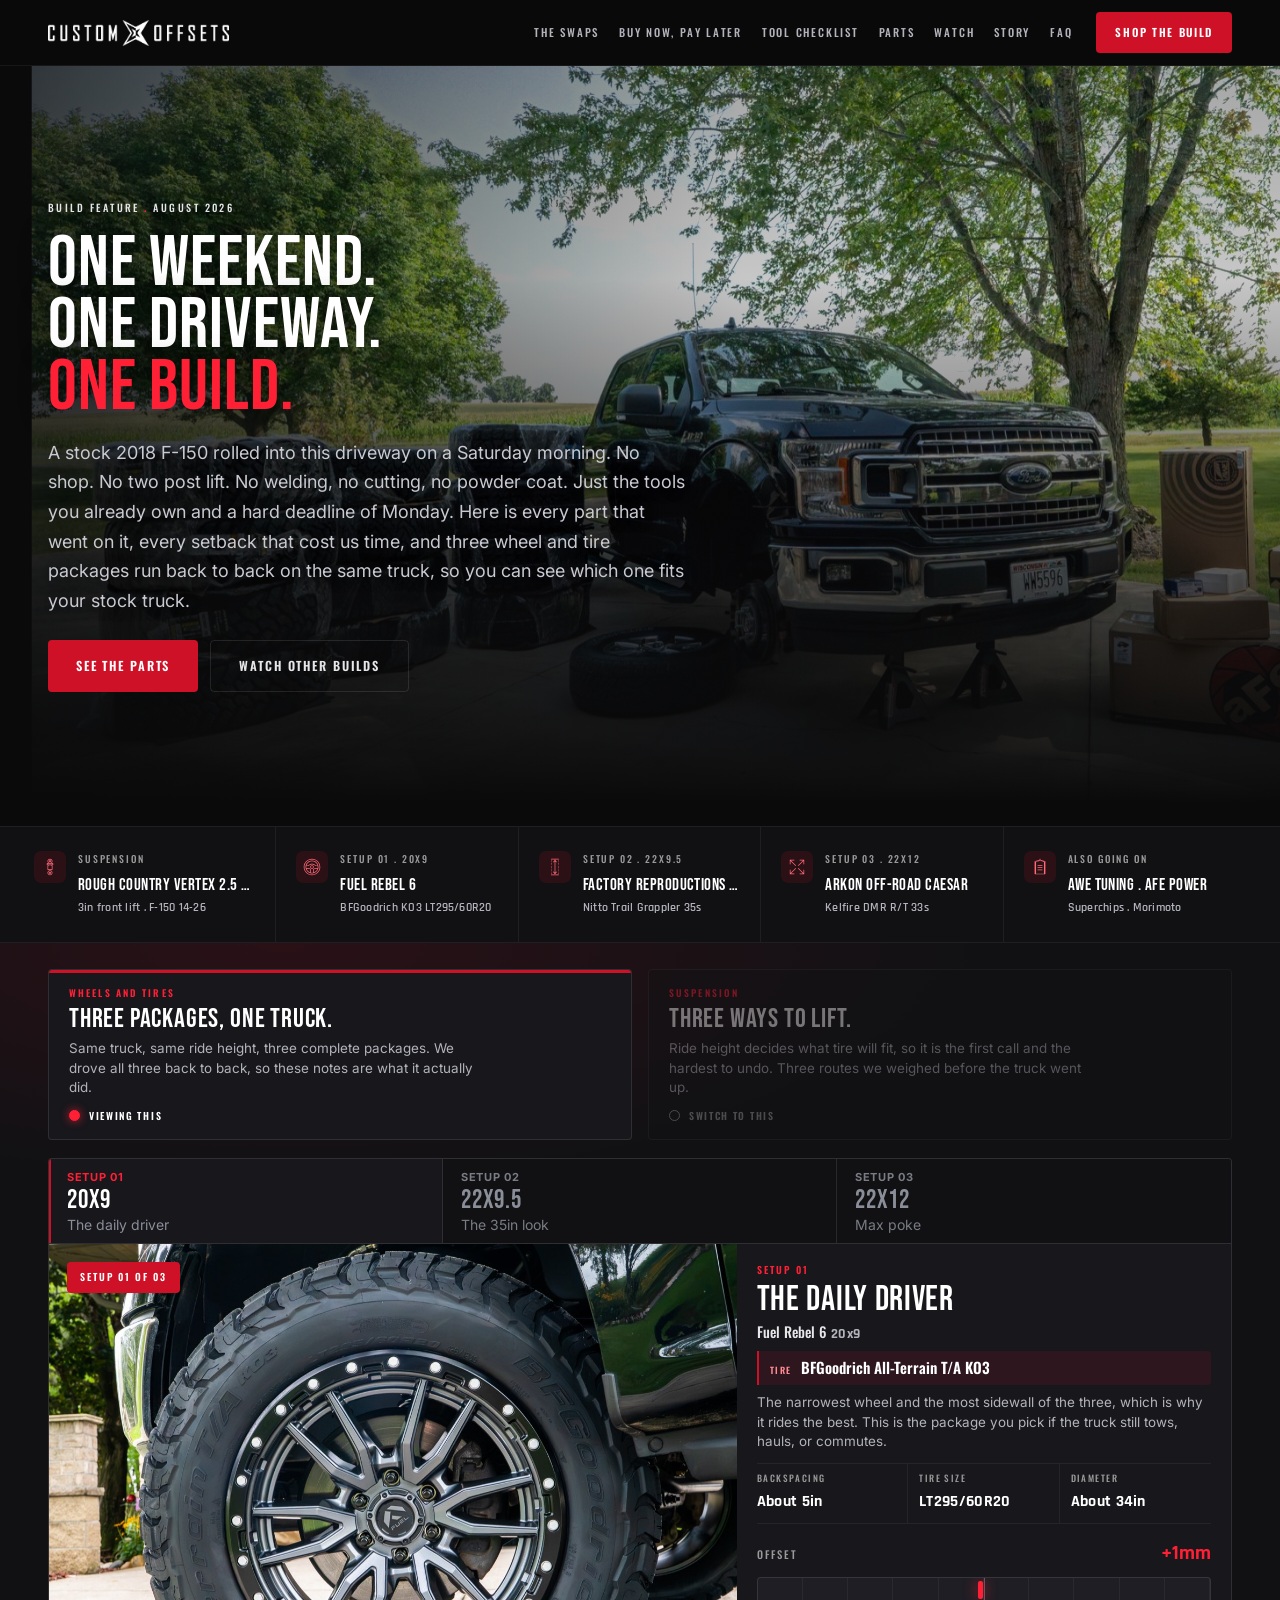
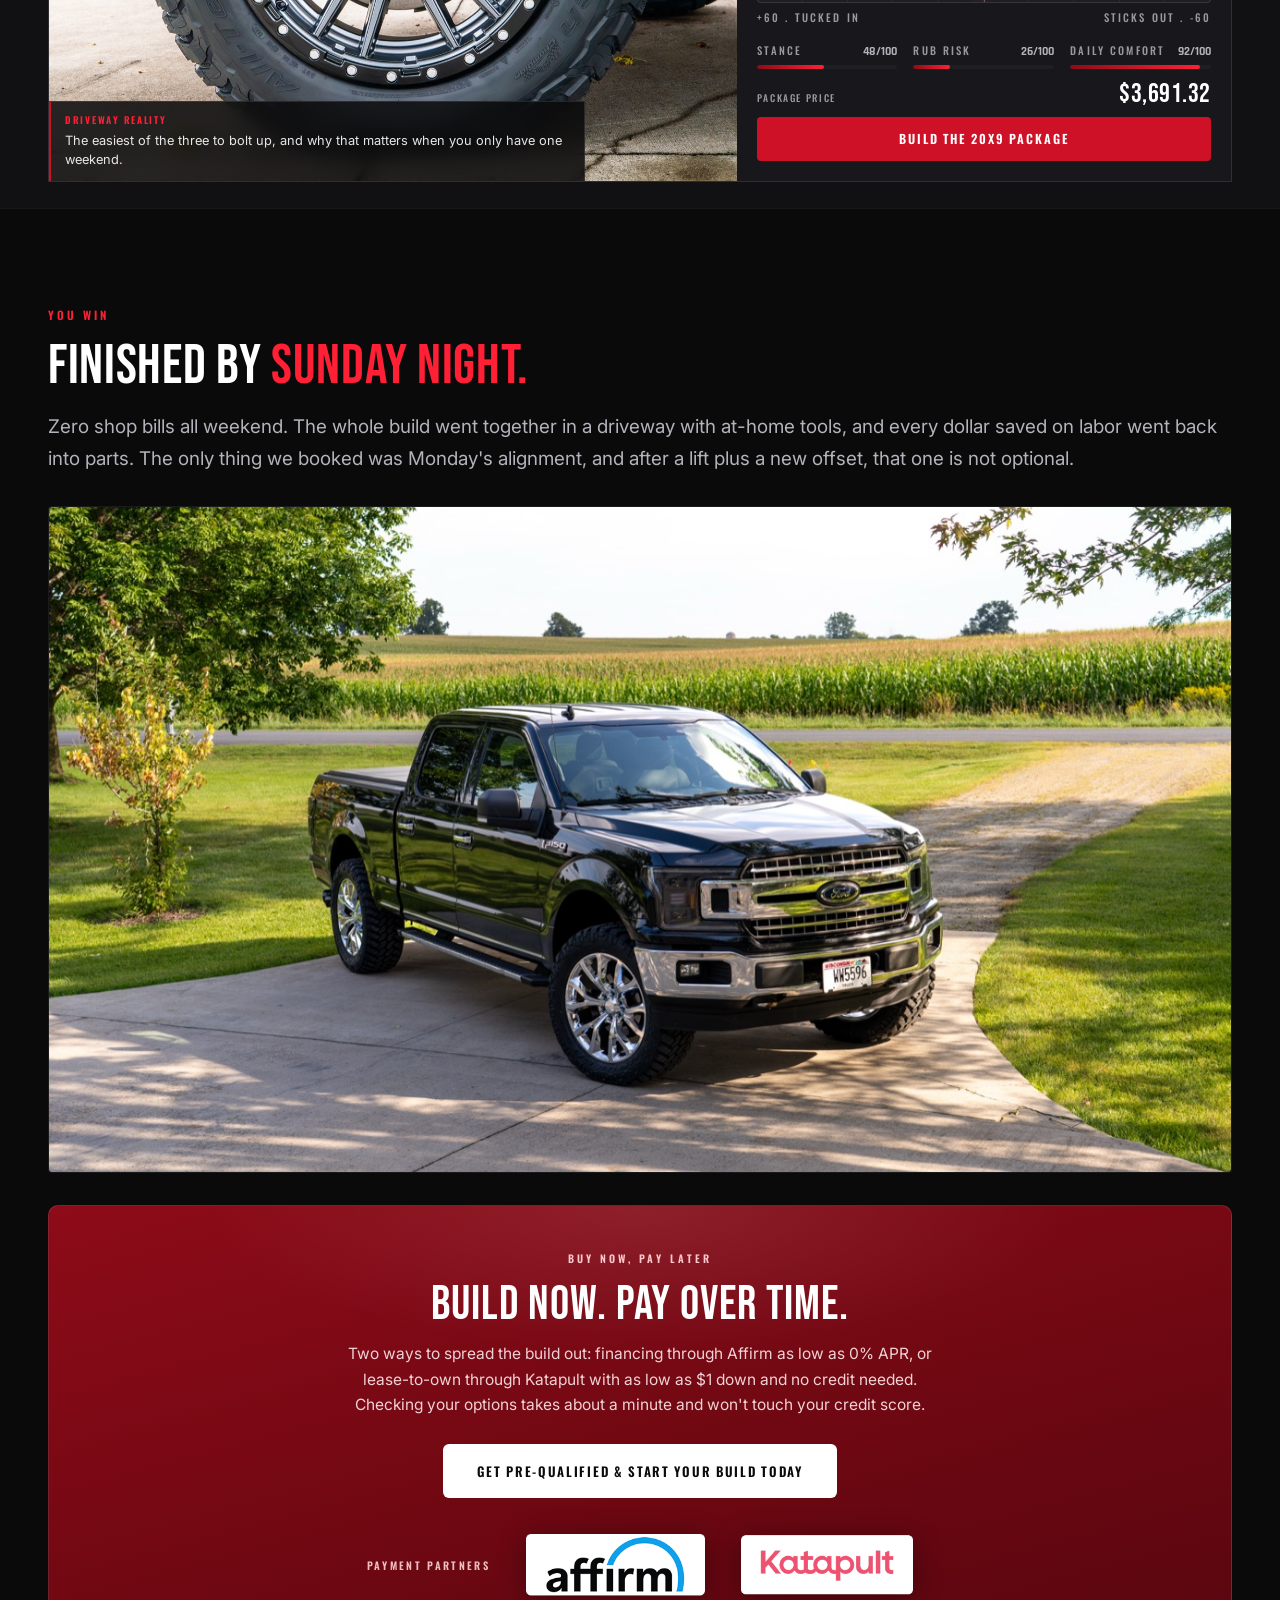
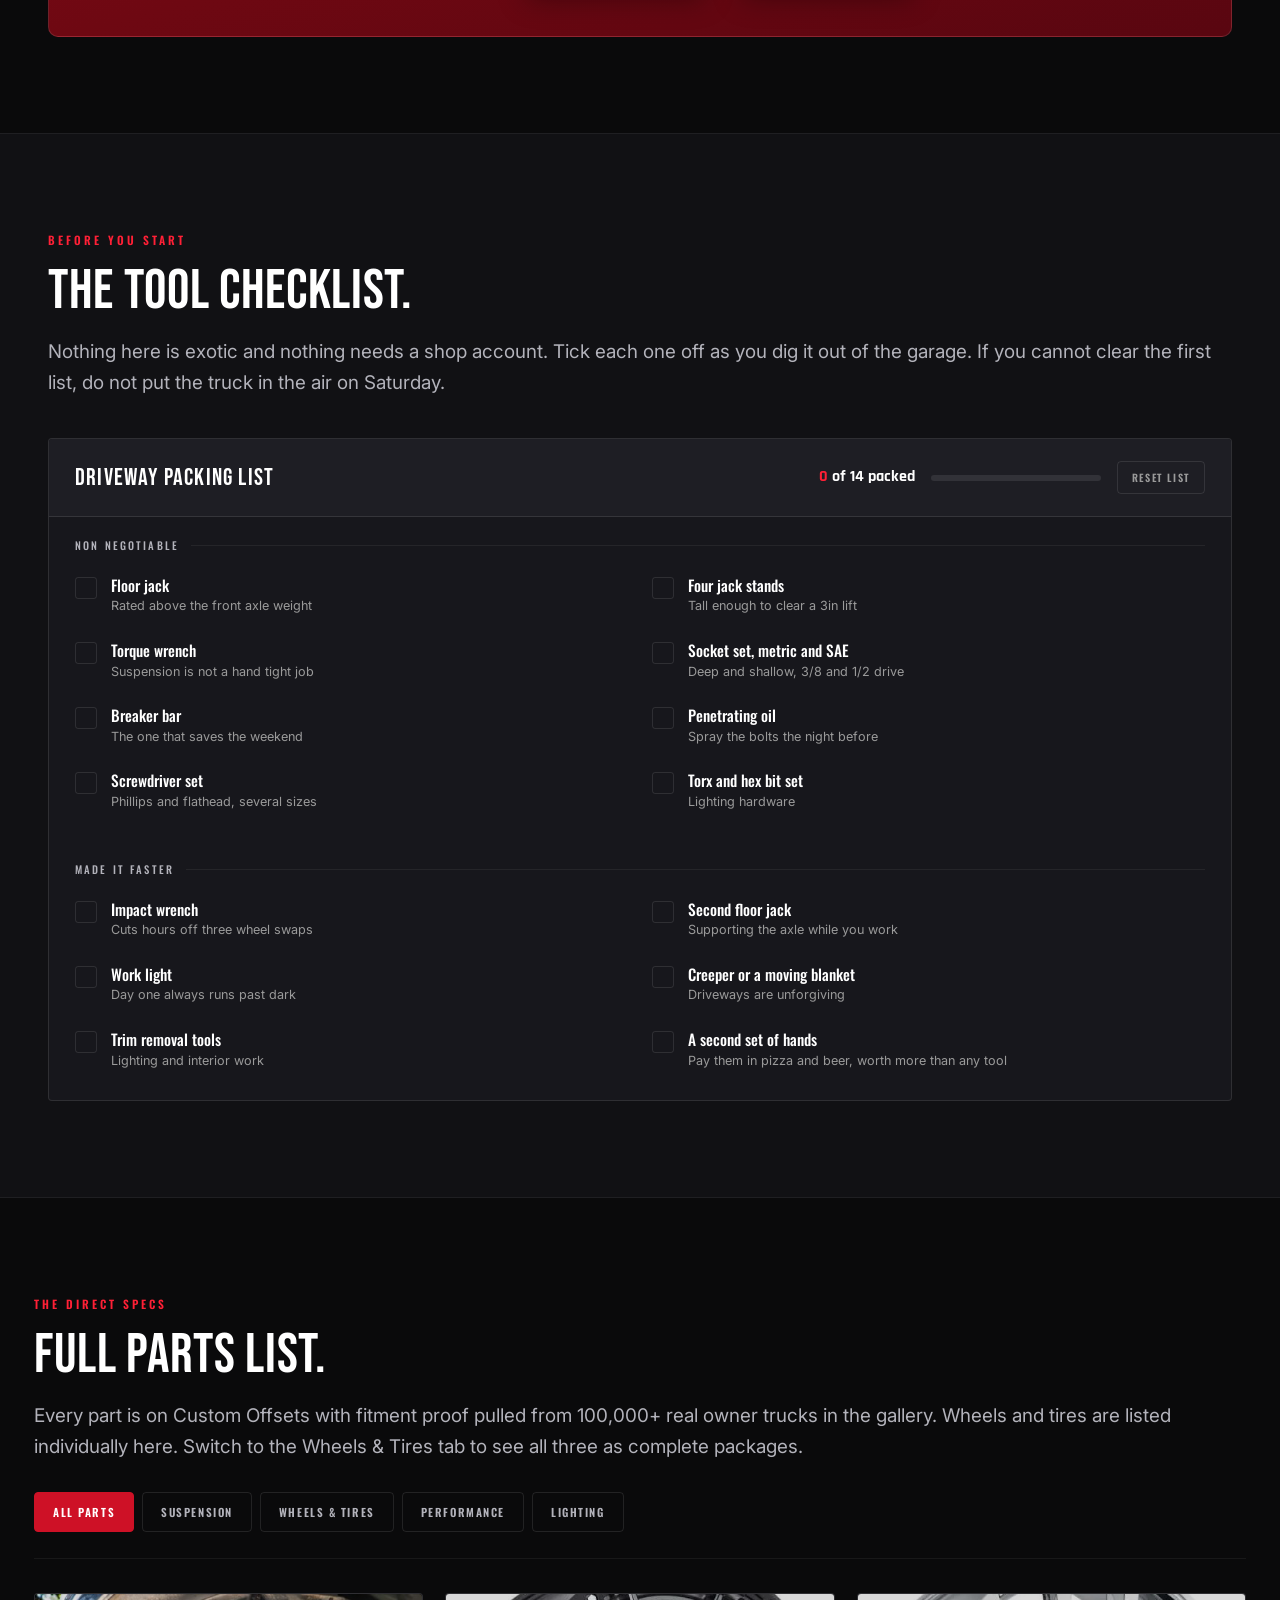
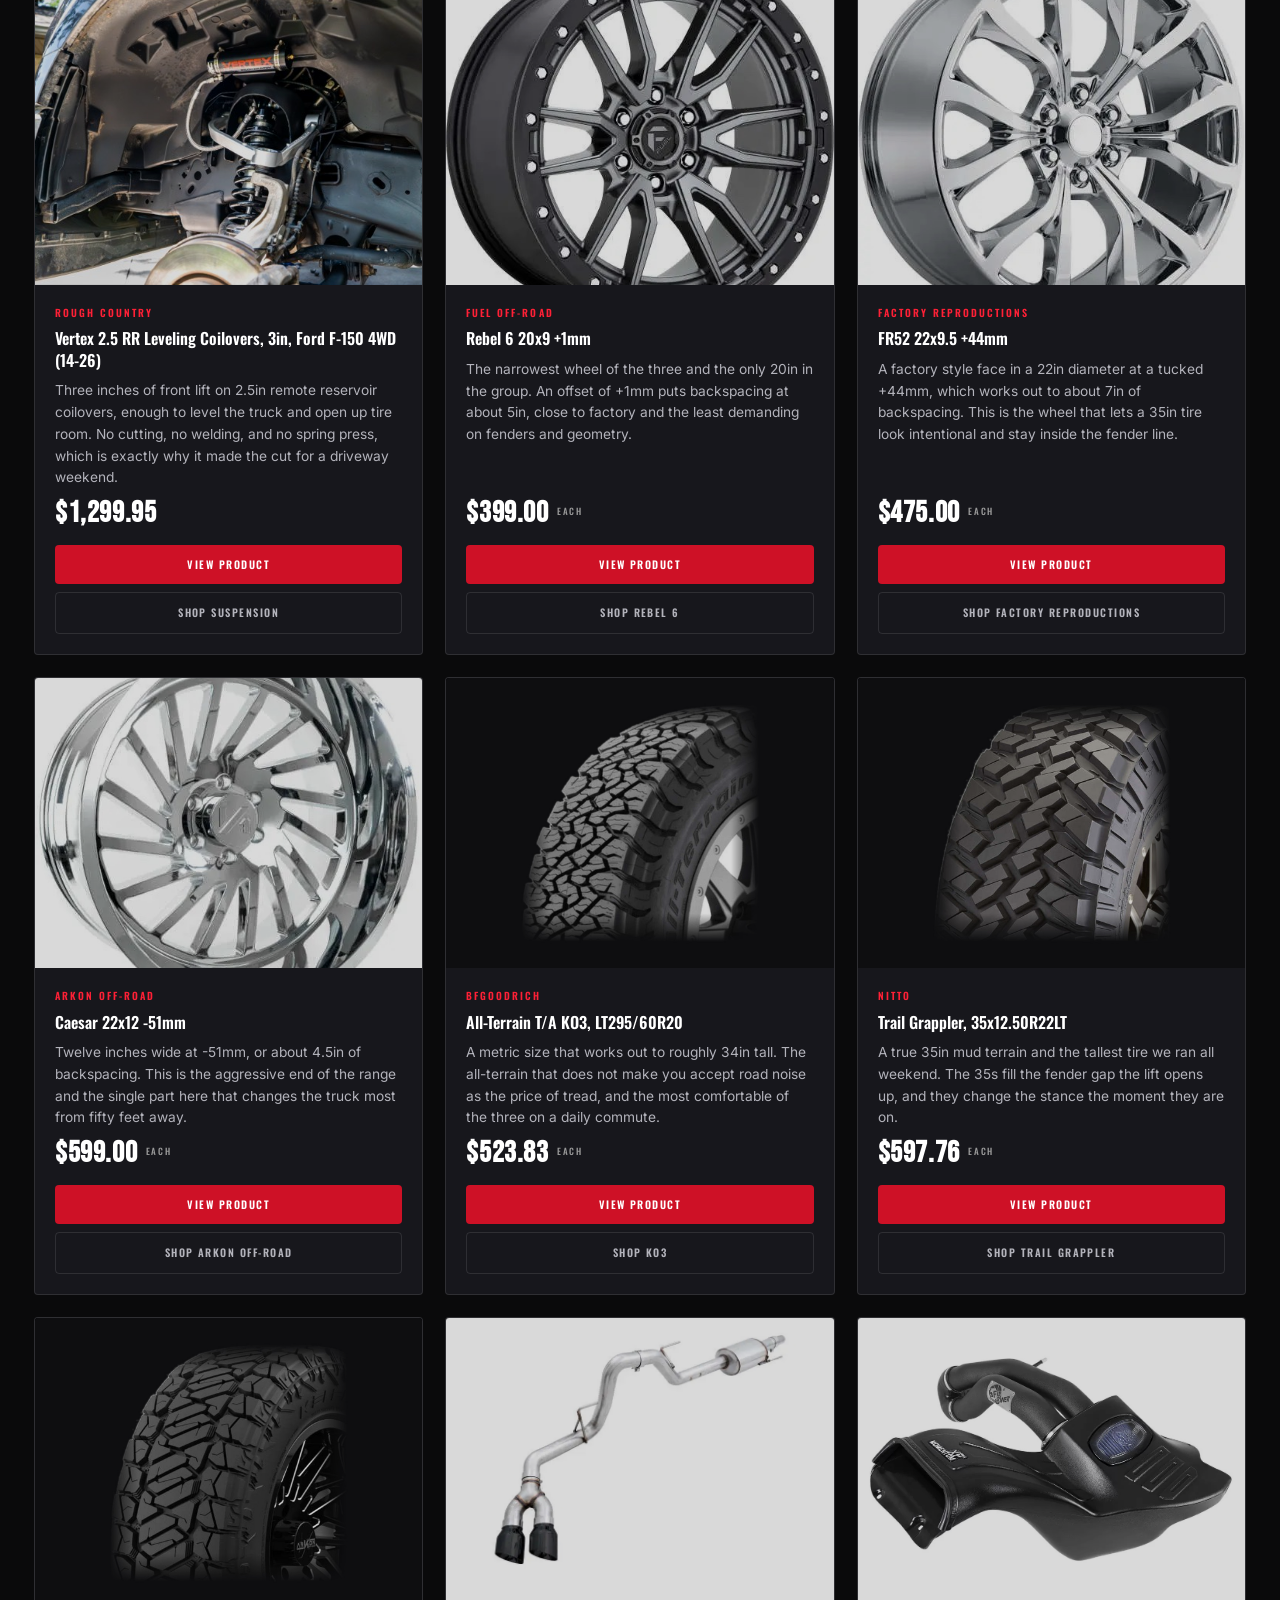
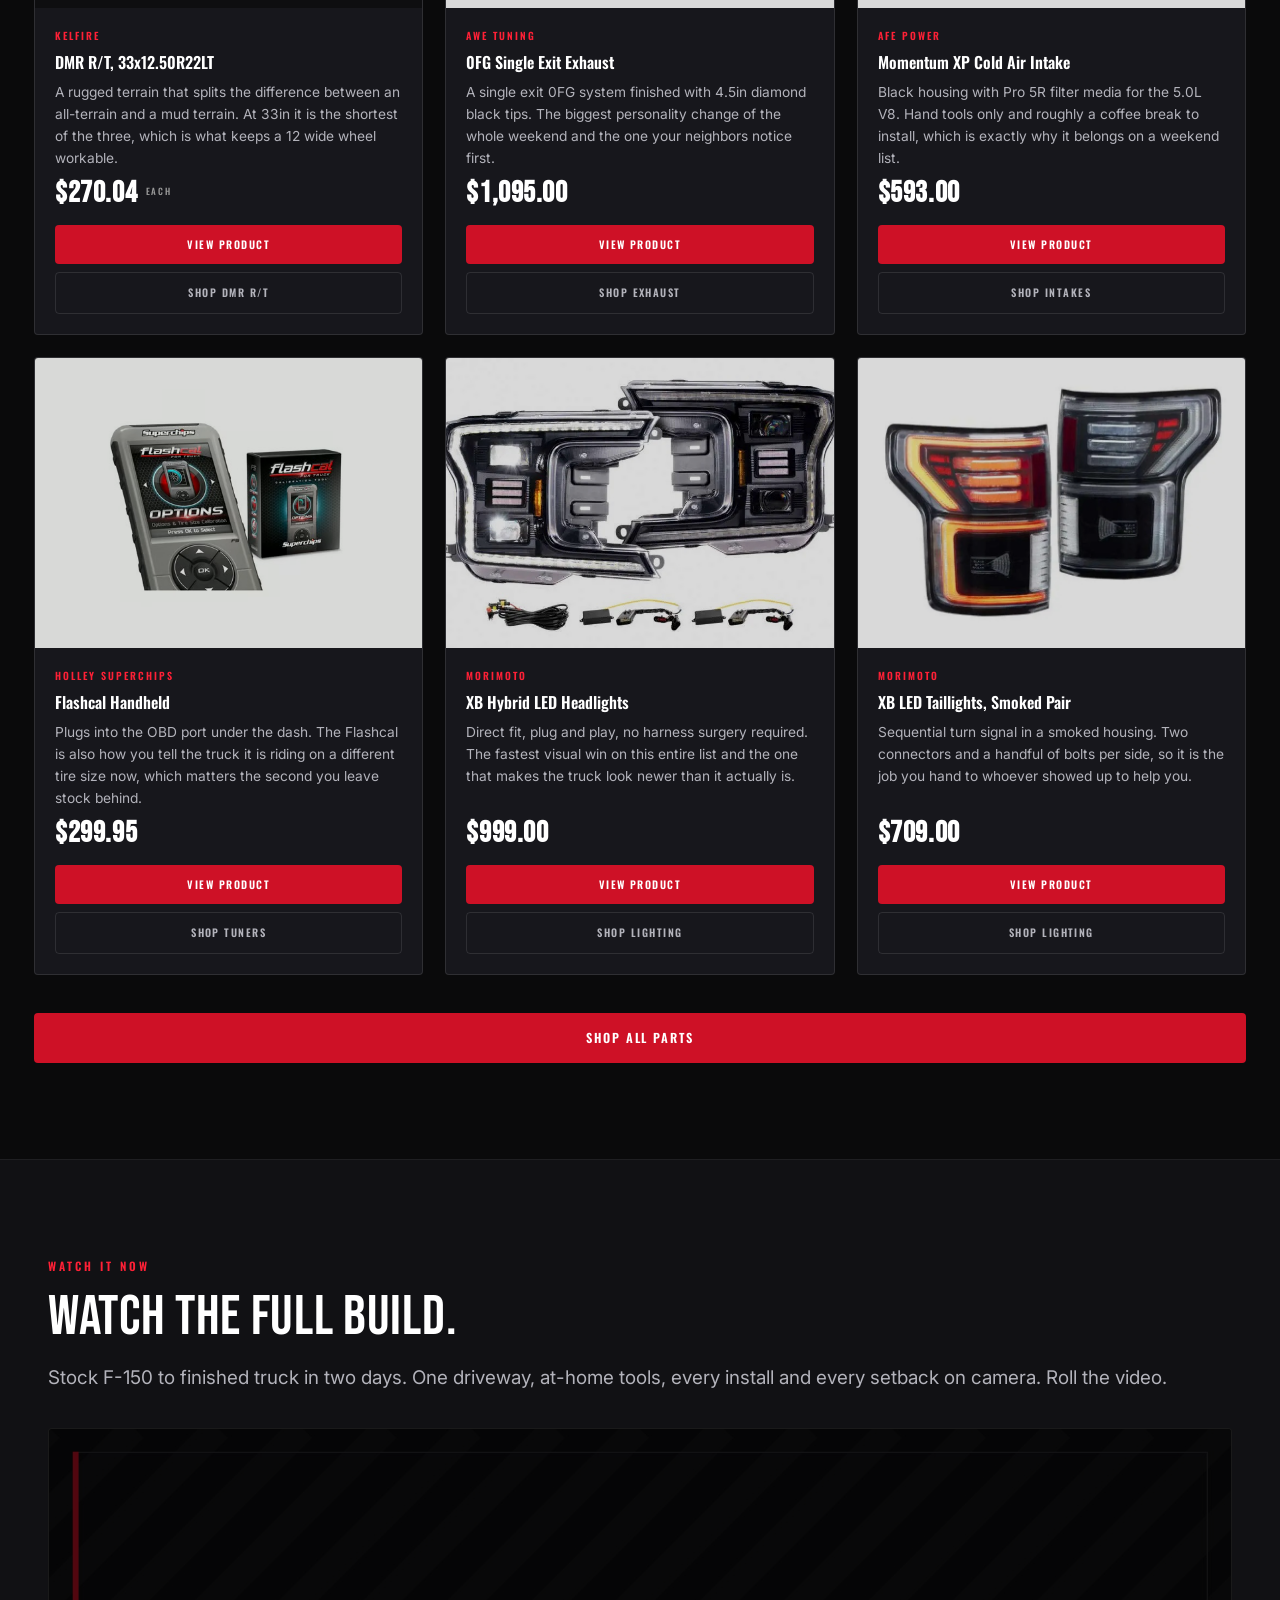
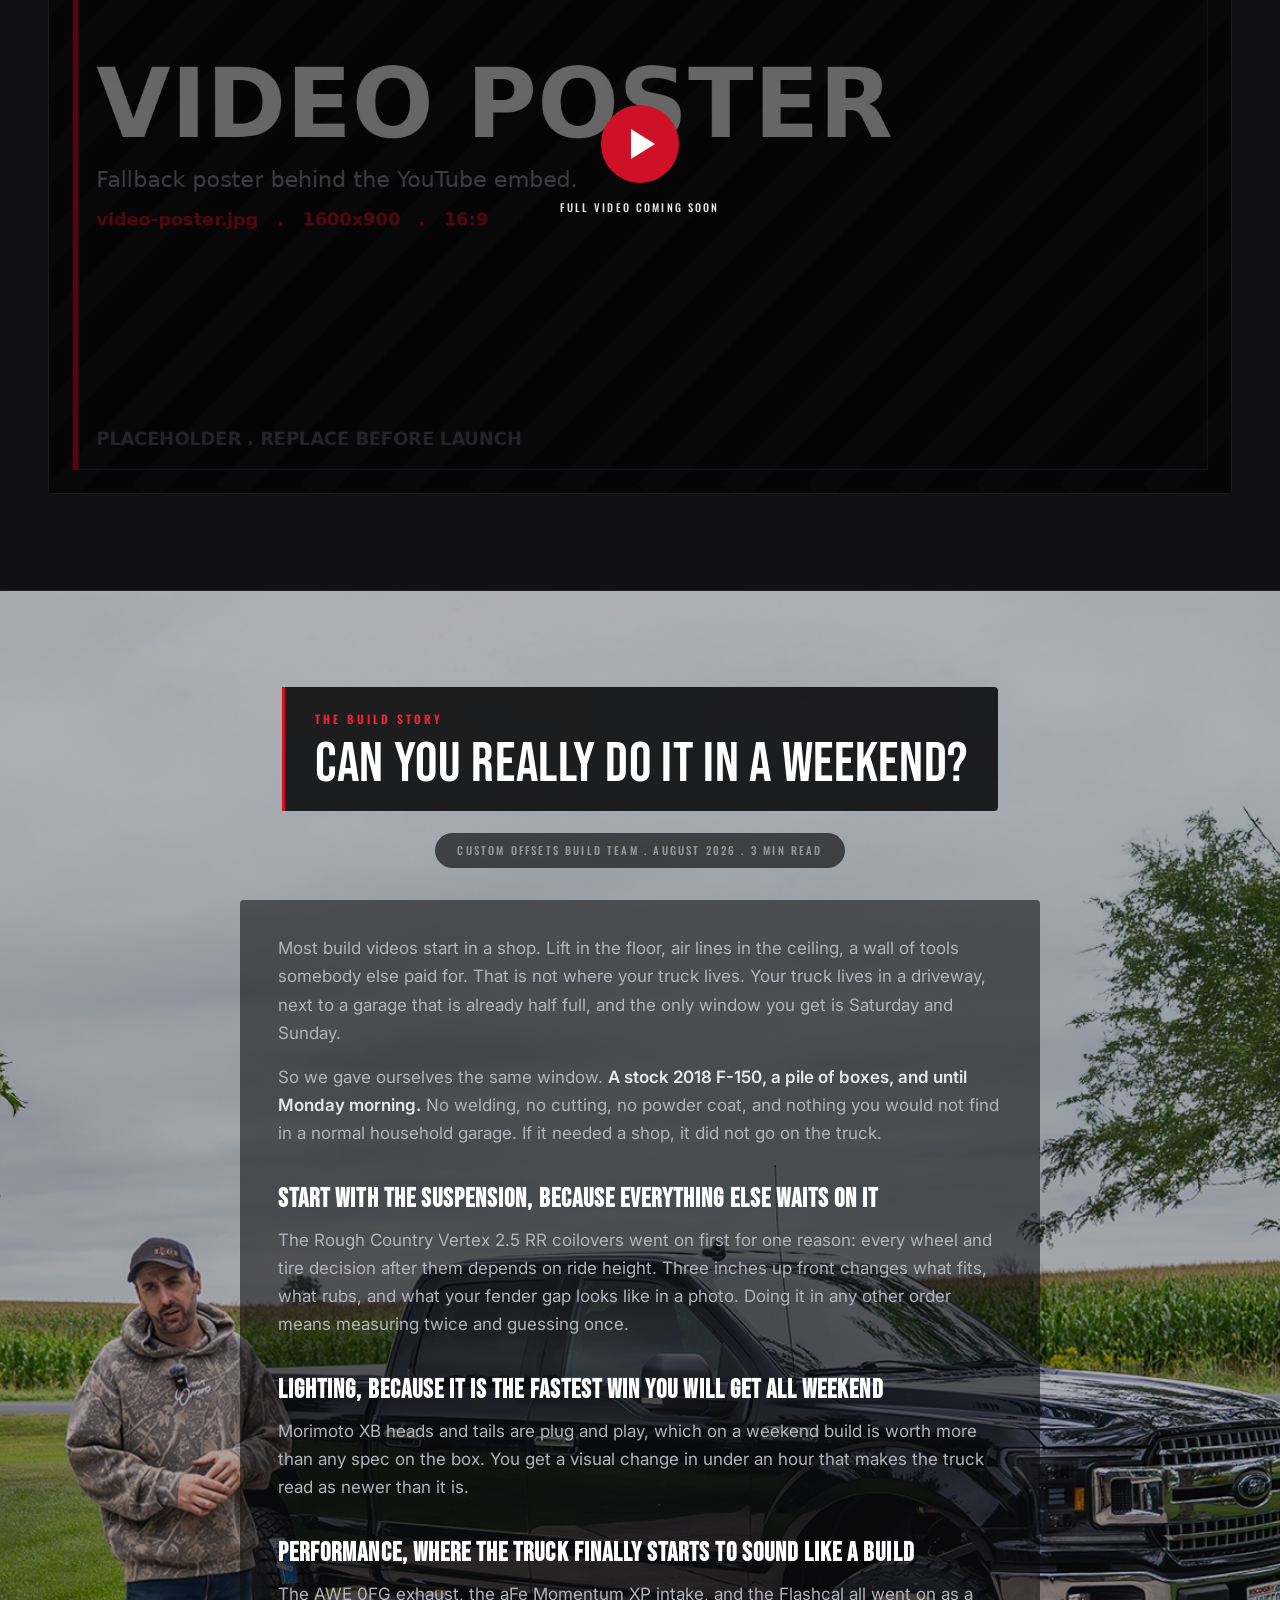
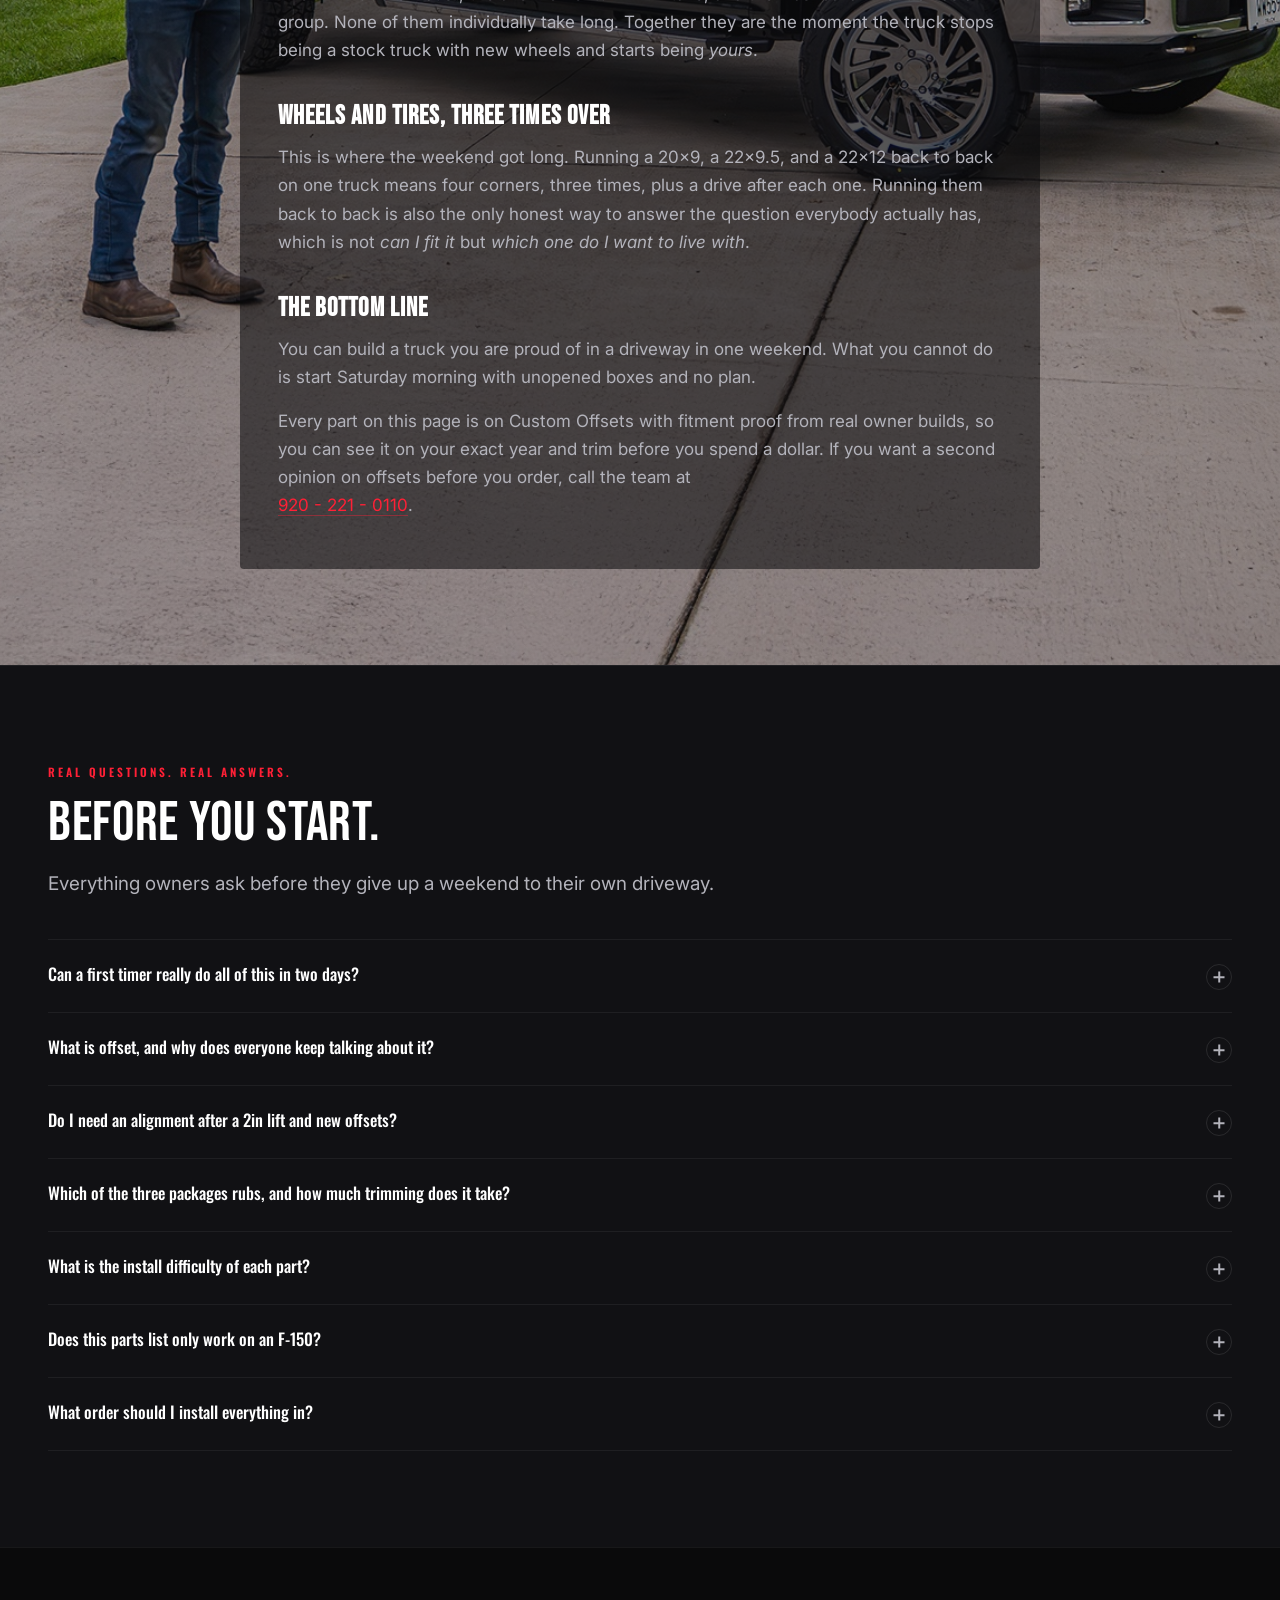
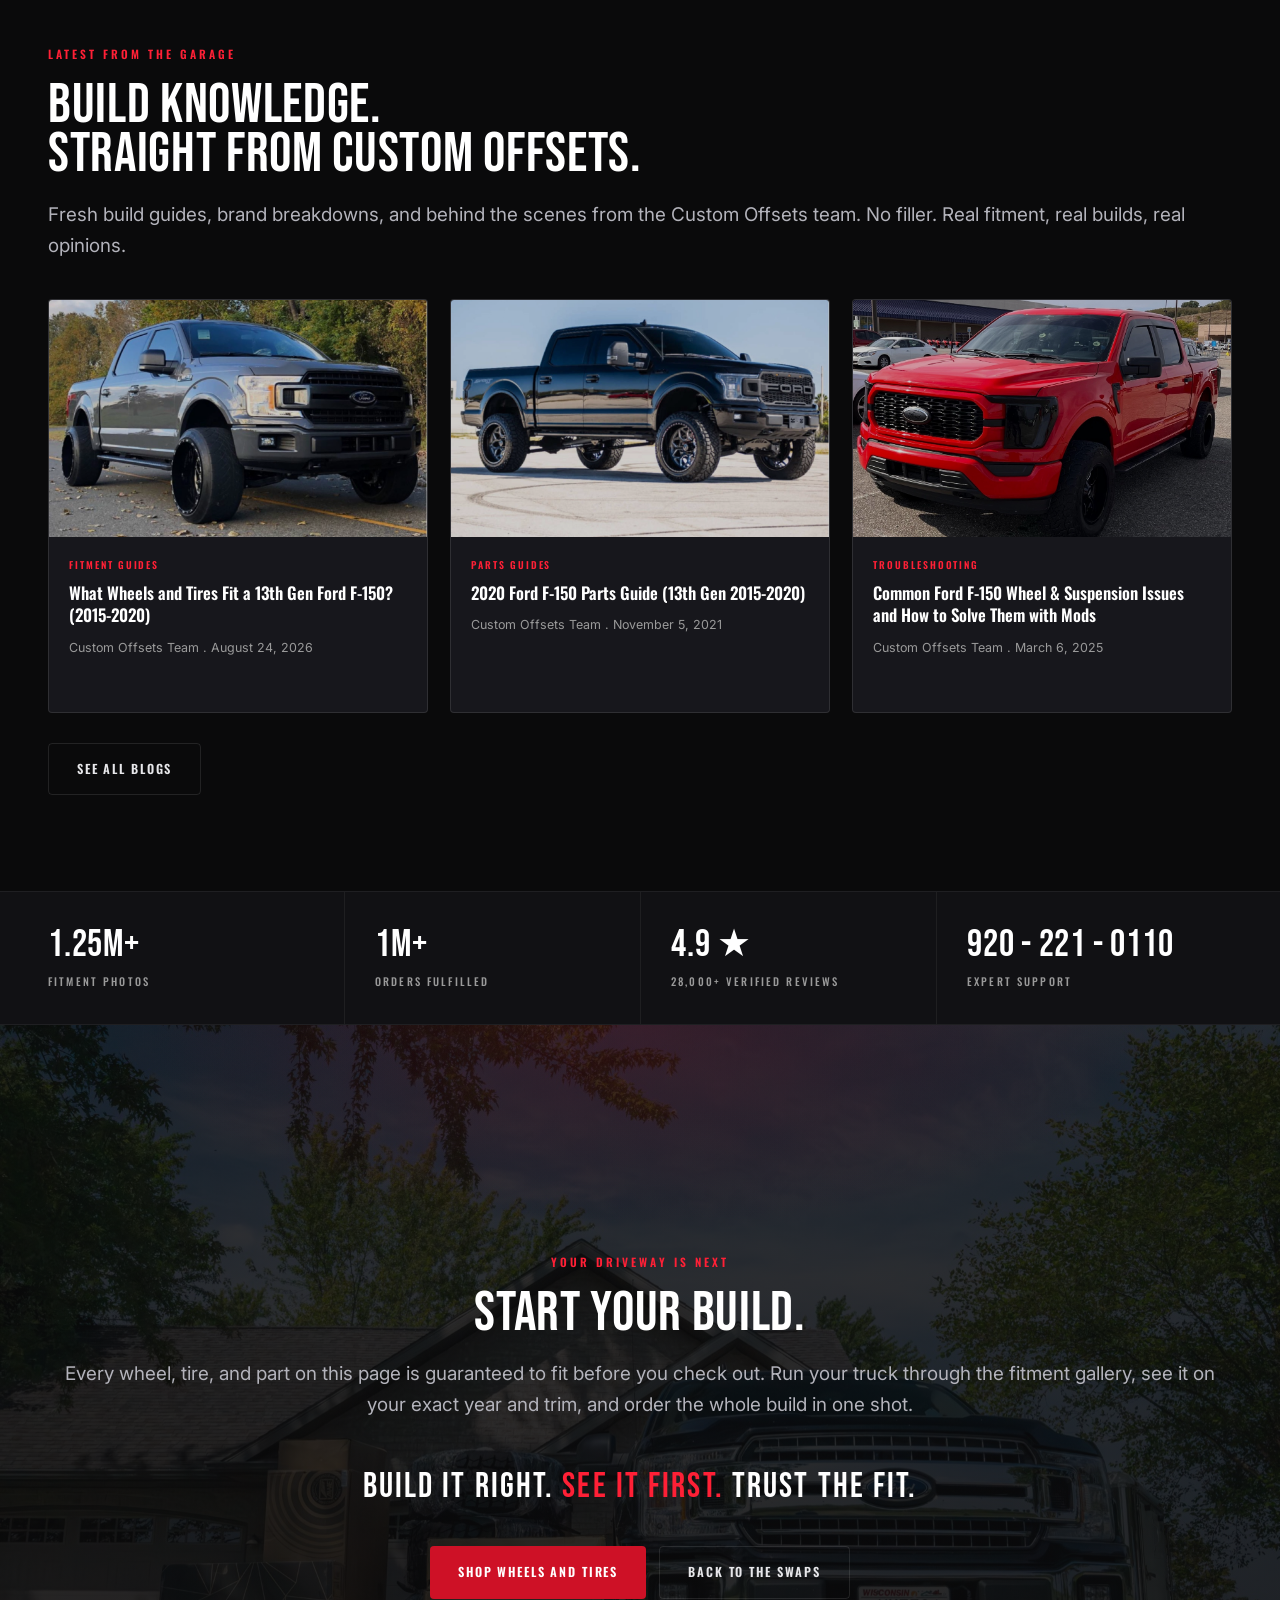
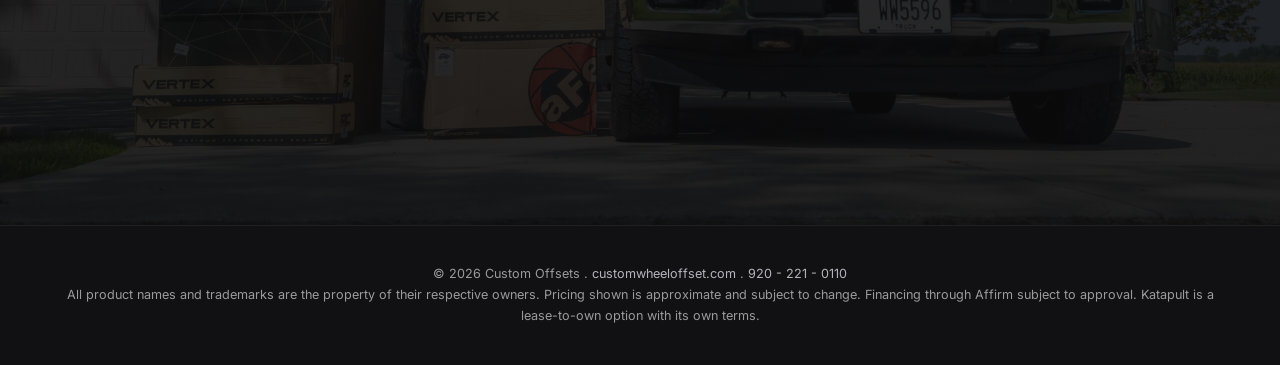
==== commit ce190130: "Replace gear icon with box/package icon in 'Also going on' section Updated the icon to better repres" ====
--- a/index.html
+++ b/index.html
@@ -94,7 +94,7 @@
       </div>
     </div>
     <div class="ks ks--brands">
-      <span class="ks__icon" aria-hidden="true"><svg viewBox="0 0 50 50" fill="currentColor" focusable="false" aria-hidden="true"><path d="M 19 5 C 17.355469 5 16 6.355469 16 8 L 16 11 L 3 11 C 1.355469 11 0 12.355469 0 14 L 0 22.6875 C -0.0585938 22.882813 -0.0585938 23.085938 0 23.28125 L 0 42 C 0 43.644531 1.355469 45 3 45 L 47 45 C 48.644531 45 50 43.644531 50 42 L 50 23.1875 C 50.027344 23.054688 50.027344 22.914063 50 22.78125 L 50 14 C 50 12.355469 48.644531 11 47 11 L 34 11 L 34 8 C 34 6.355469 32.644531 5 31 5 Z M 19 7 L 31 7 C 31.5625 7 32 7.4375 32 8 L 32 11 L 18 11 L 18 8 C 18 7.4375 18.4375 7 19 7 Z M 3 13 L 47 13 C 47.5625 13 48 13.4375 48 14 L 48 22 L 41 22 C 41 20.90625 40.09375 20 39 20 L 34 20 C 32.90625 20 32 20.90625 32 22 L 18 22 C 18 20.90625 17.09375 20 16 20 L 11 20 C 9.90625 20 9 20.90625 9 22 L 2 22 L 2 14 C 2 13.4375 2.4375 13 3 13 Z M 11 22 L 16 22 L 16 22.6875 C 15.941406 22.882813 15.941406 23.085938 16 23.28125 L 16 24 L 11 24 L 11 23.1875 C 11.027344 23.054688 11.027344 22.914063 11 22.78125 Z M 34 22 L 39 22 L 39 22.6875 C 38.941406 22.882813 38.941406 23.085938 39 23.28125 L 39 24 L 34 24 L 34 23.1875 C 34.027344 23.054688 34.027344 22.914063 34 22.78125 Z M 2 24 L 9 24 C 9 25.09375 9.90625 26 11 26 L 16 26 C 17.09375 26 18 25.09375 18 24 L 32 24 C 32 25.09375 32.90625 26 34 26 L 39 26 C 40.09375 26 41 25.09375 41 24 L 48 24 L 48 42 C 48 42.5625 47.5625 43 47 43 L 3 43 C 2.4375 43 2 42.5625 2 42 Z"/></svg></span>
+      <span class="ks__icon" aria-hidden="true"><svg viewBox="0 0 50 50" fill="currentColor" focusable="false" aria-hidden="true"><path d="M 25 2 C 24.445313 2 24 2.445313 24 3 L 24 5 L 10 9 L 10 44 C 10 44.554688 10.445313 45 11 45 L 39 45 C 39.554688 45 40 44.554688 40 44 L 40 9 L 26 5 L 26 3 C 26 2.445313 25.554688 2 25 2 Z M 25 7 L 36 9.75 L 36 44 L 14 44 L 14 9.75 Z M 12 10 L 24 7 L 24 8 L 13 11 Z M 26 8 L 38 10 L 37 11 L 26 8 Z M 19 20 C 18.449219 20 18 20.449219 18 21 C 18 21.550781 18.449219 22 19 22 L 31 22 C 31.550781 22 32 21.550781 32 21 C 32 20.449219 31.550781 20 31 20 Z M 19 26 C 18.449219 26 18 26.449219 18 27 C 18 27.550781 18.449219 28 19 28 L 31 28 C 31.550781 28 32 27.550781 32 27 C 32 26.449219 31.550781 26 31 26 Z M 19 32 C 18.449219 32 18 32.449219 18 33 C 18 33.550781 18.449219 34 19 34 L 31 34 C 31.550781 34 32 33.550781 32 33 C 32 32.449219 31.550781 32 31 32 Z"/></svg></span>
       <div class="ks__text">
         <div class="ks__l">Also going on</div>
         <div class="ks__a">AWE Tuning . aFe Power</div>
@@ -799,7 +799,7 @@
       </div>
       <div class="q">
         <button class="q__btn" aria-expanded="false"><span class="q__t">What is the install difficulty of each part?</span><span class="q__ic" aria-hidden="true"></span></button>
-        <div class="q__body"><p>Suspension 6/10, Intake 2/10, Lights 4/10, Exhaust 5/10, Tuner 1/10</p></div>
+        <div class="q__body"><p>Suspension 6/10 , Intake 2/10 , lights 4/10 , exhaust 5/10, tuner 1/10</p></div>
       </div>
       <div class="q">
         <button class="q__btn" aria-expanded="false"><span class="q__t">Does this parts list only work on an F-150?</span><span class="q__ic" aria-hidden="true"></span></button>
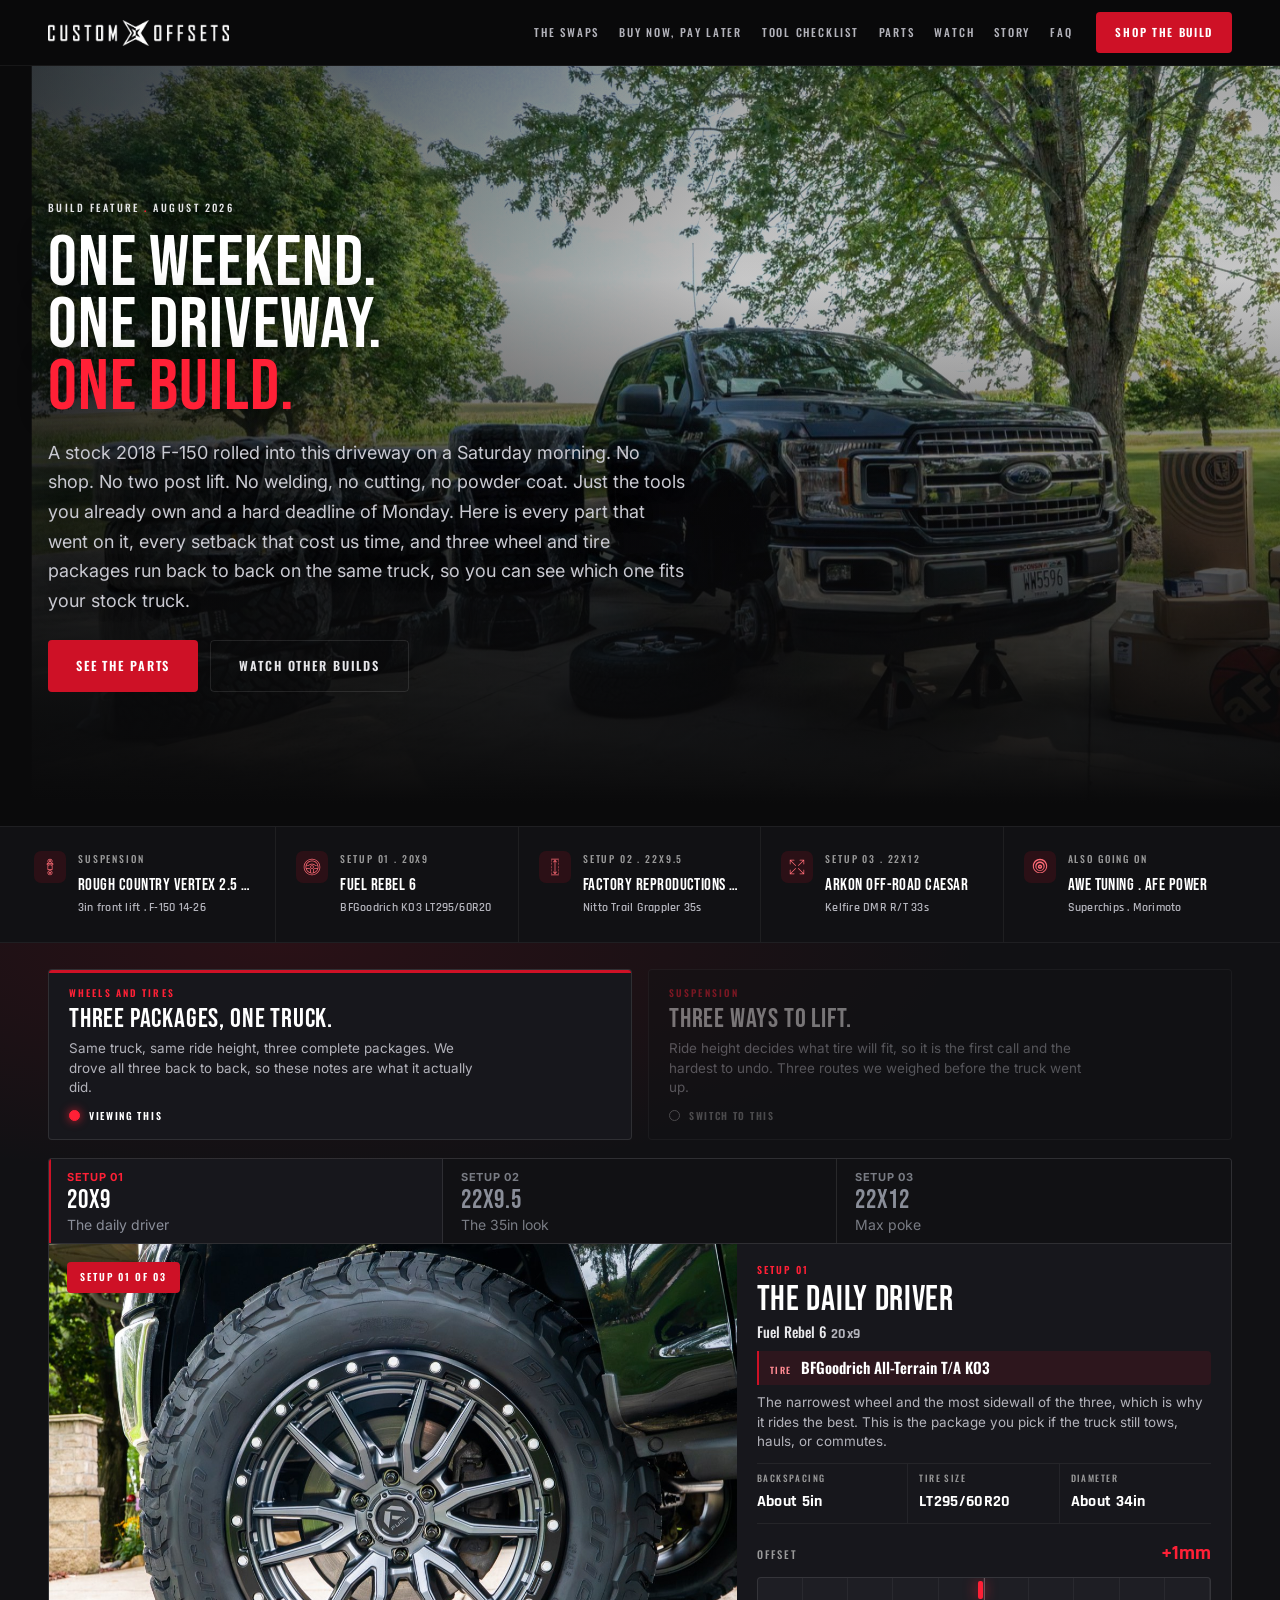
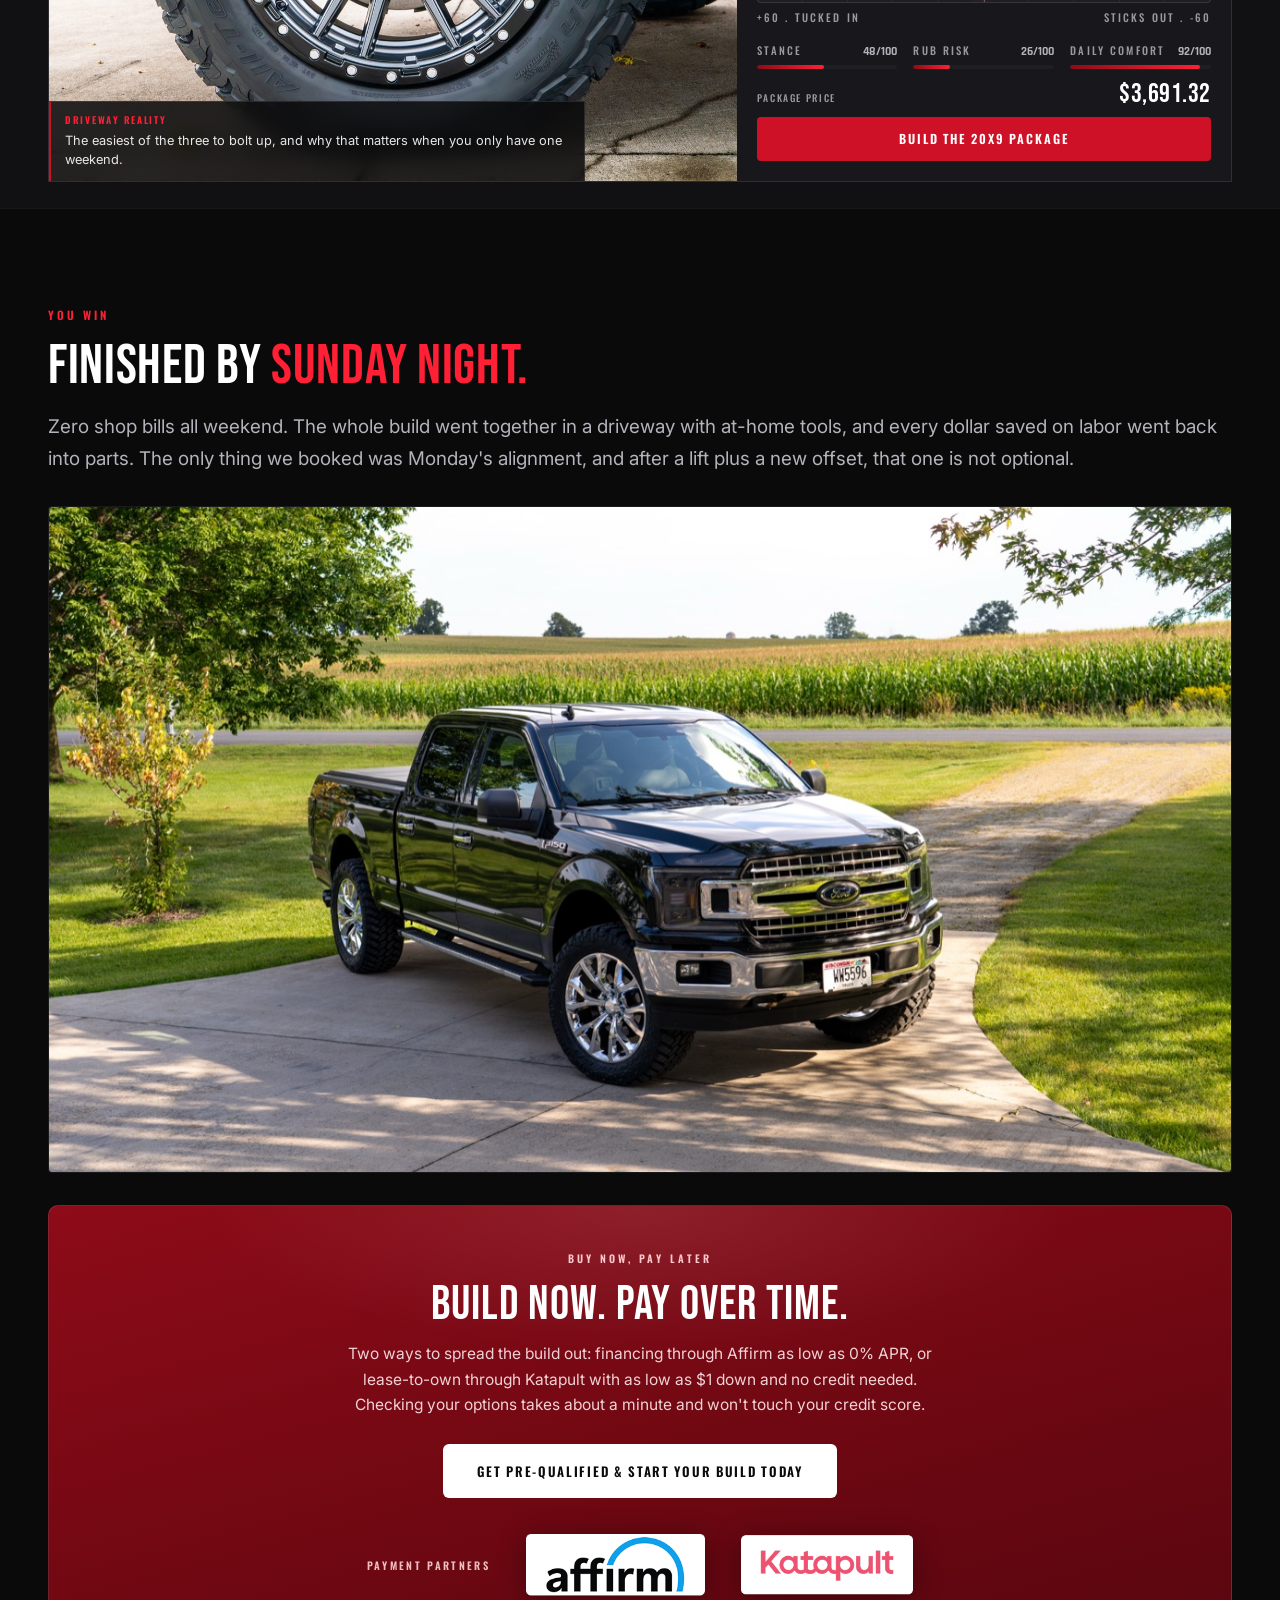
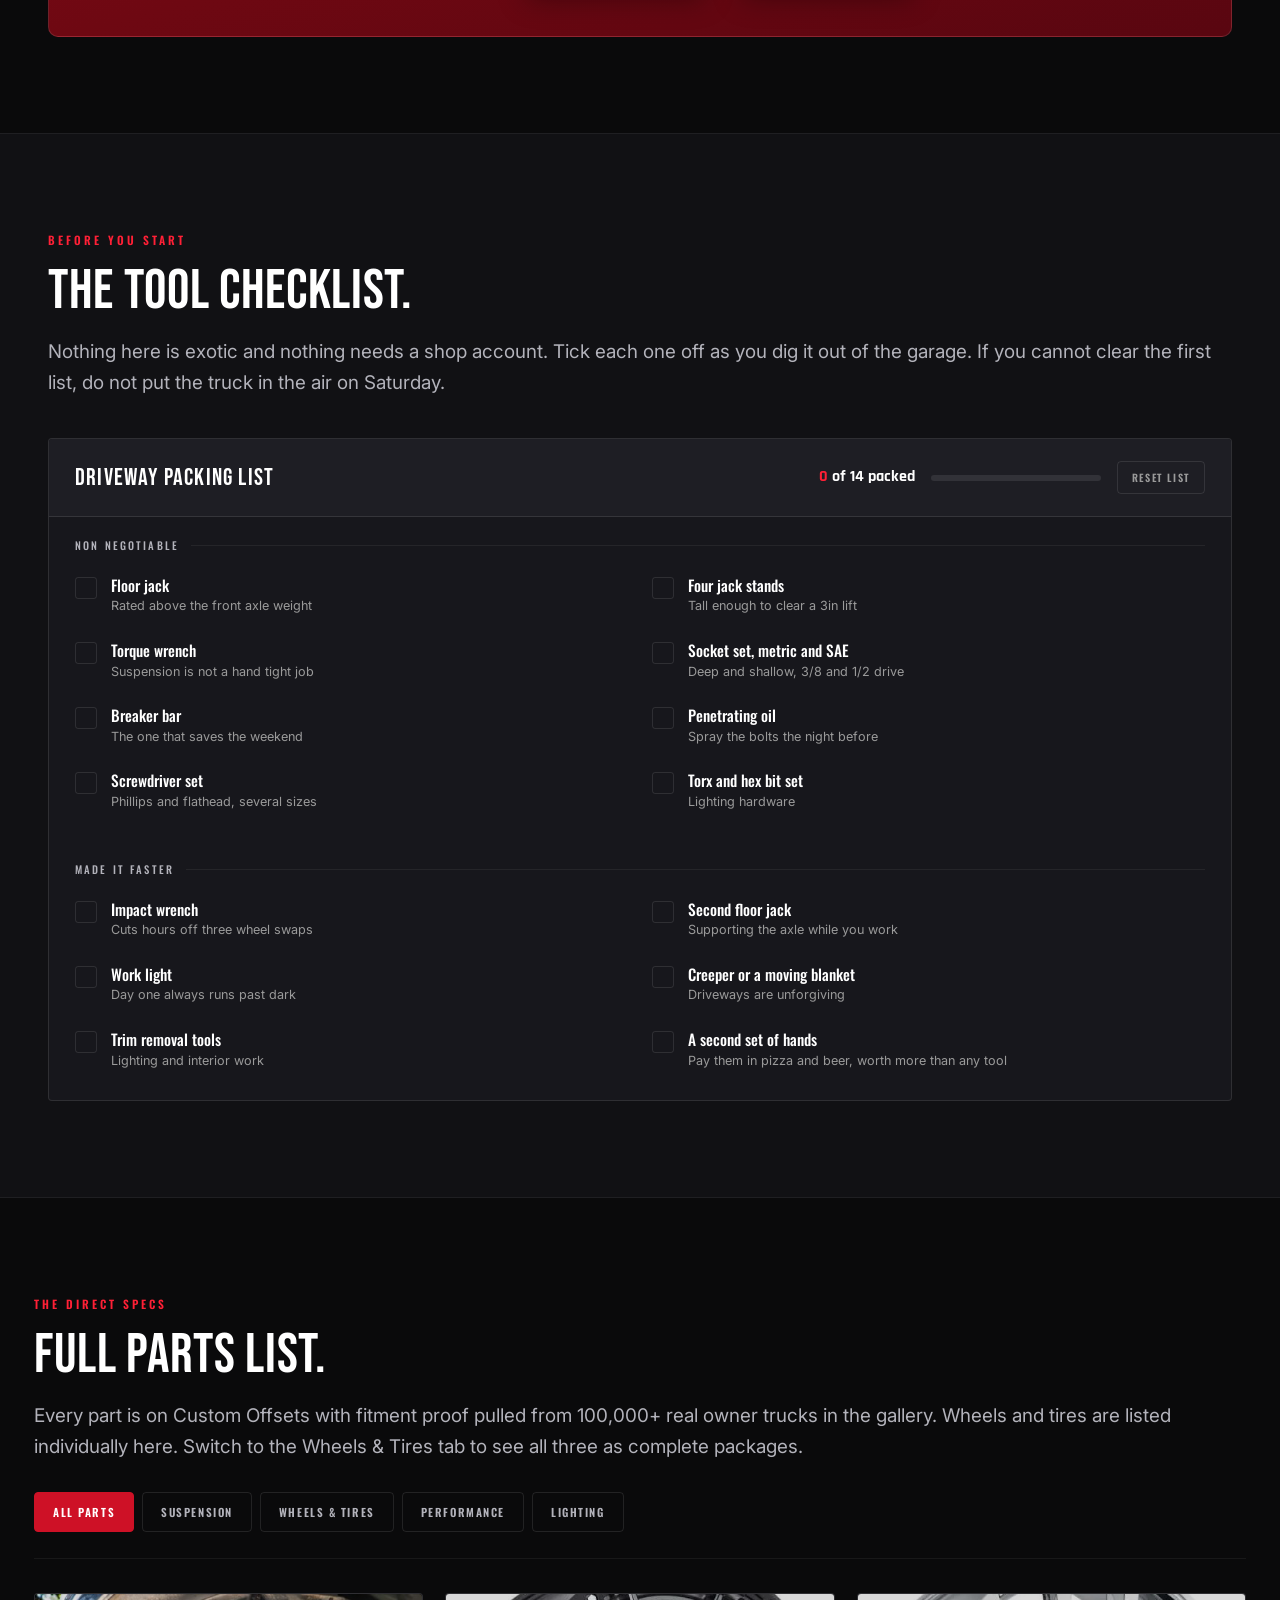
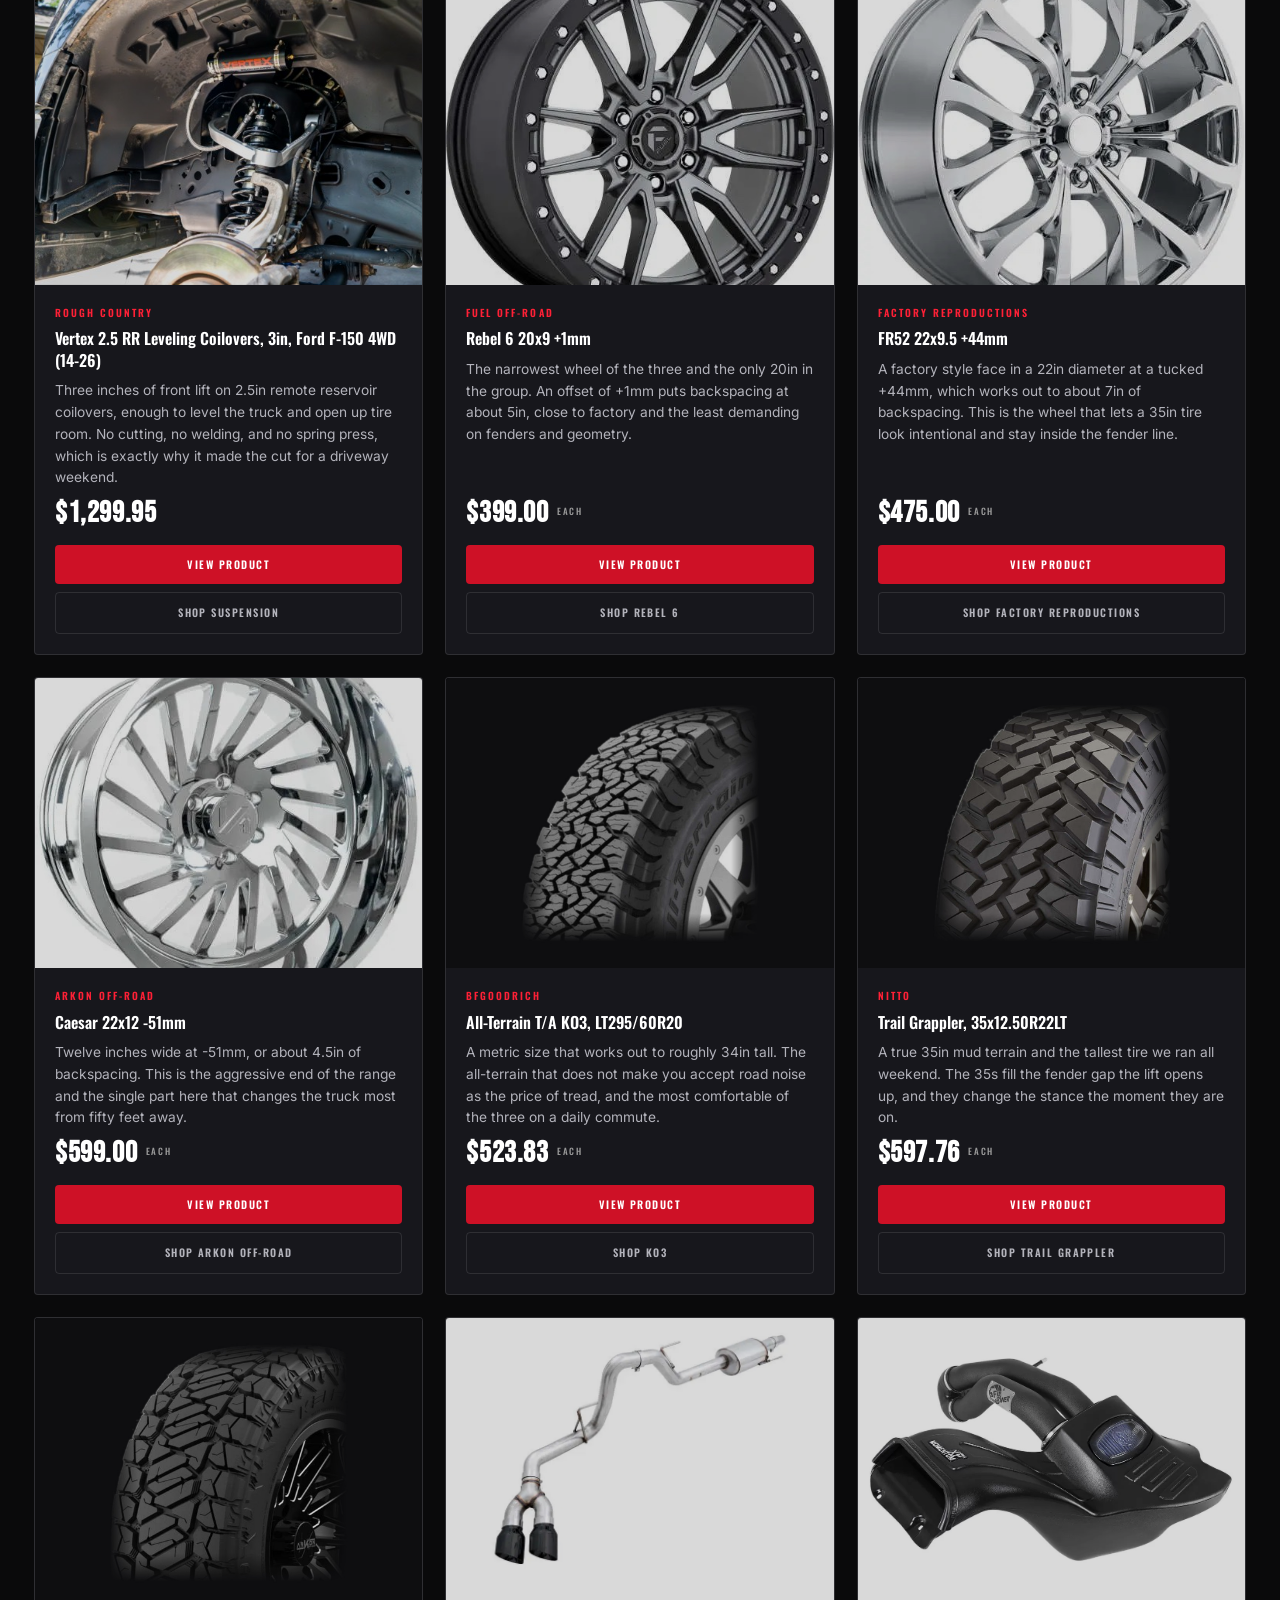
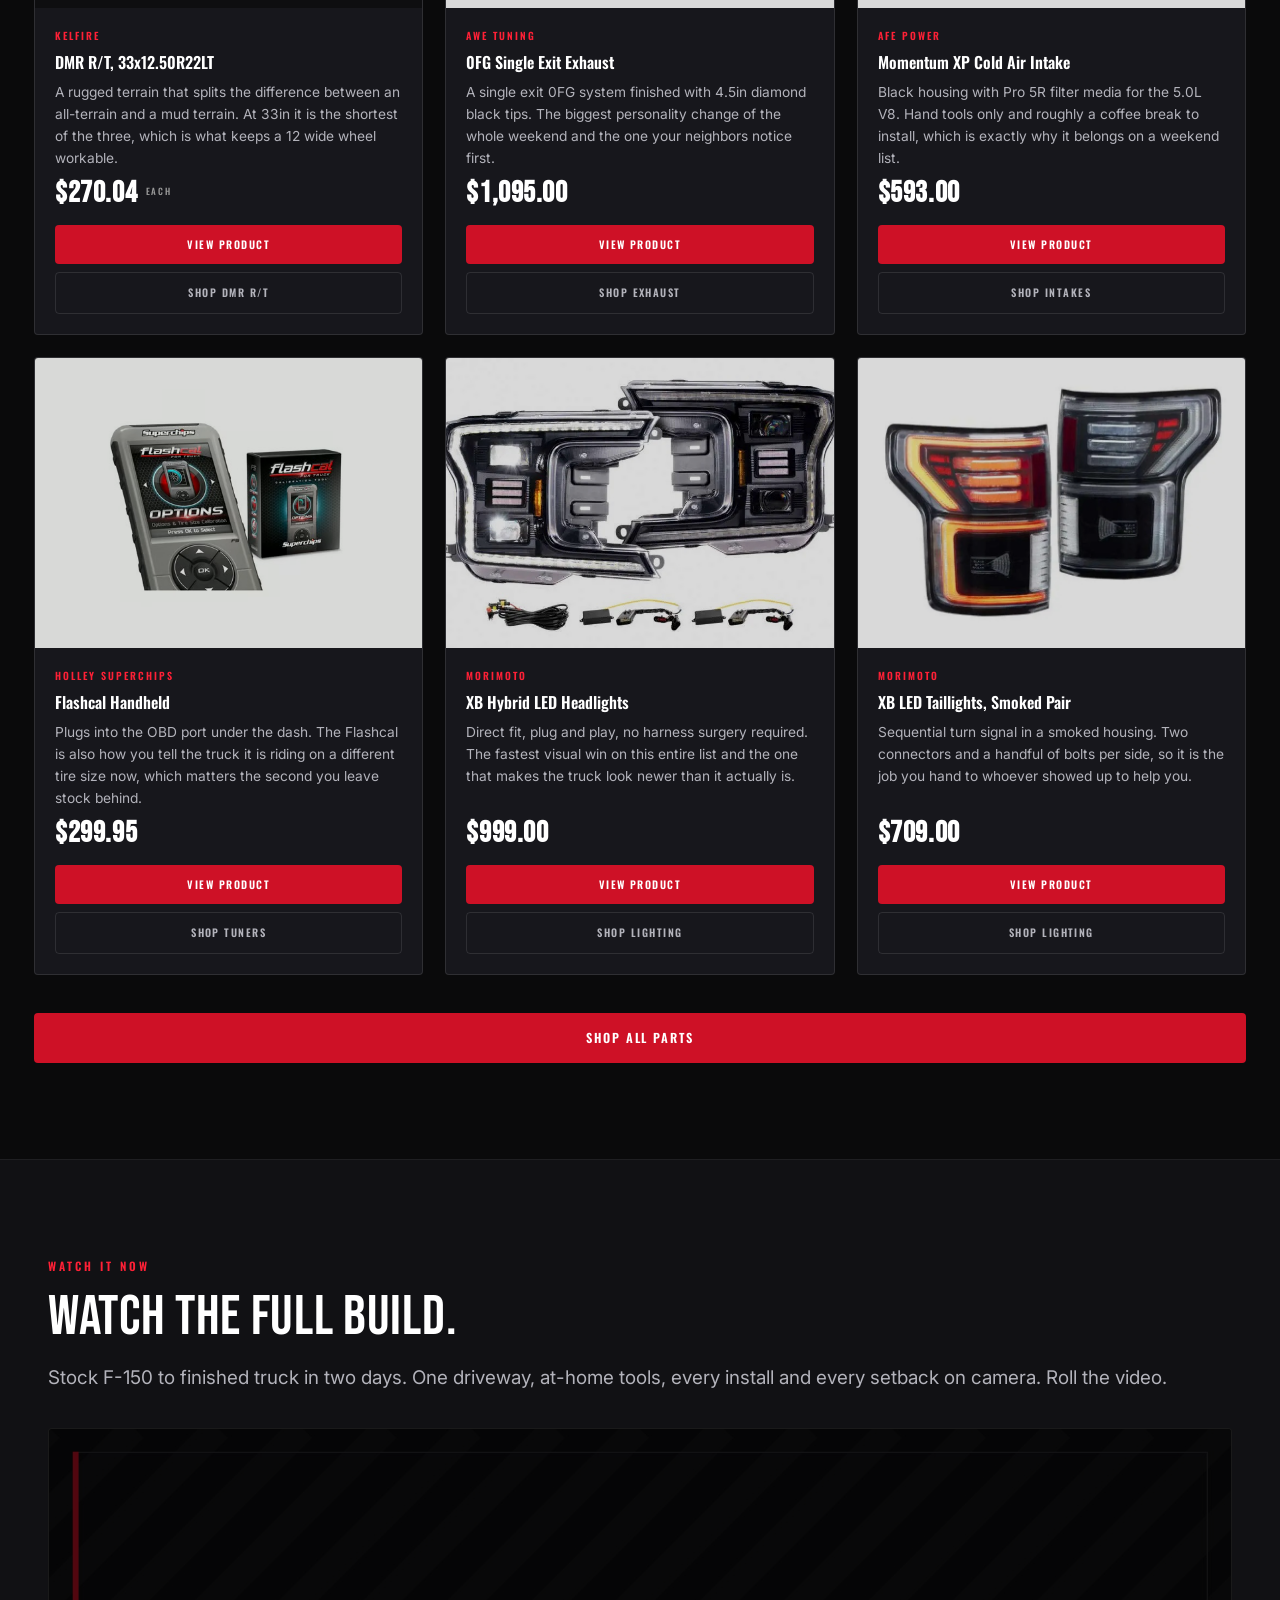
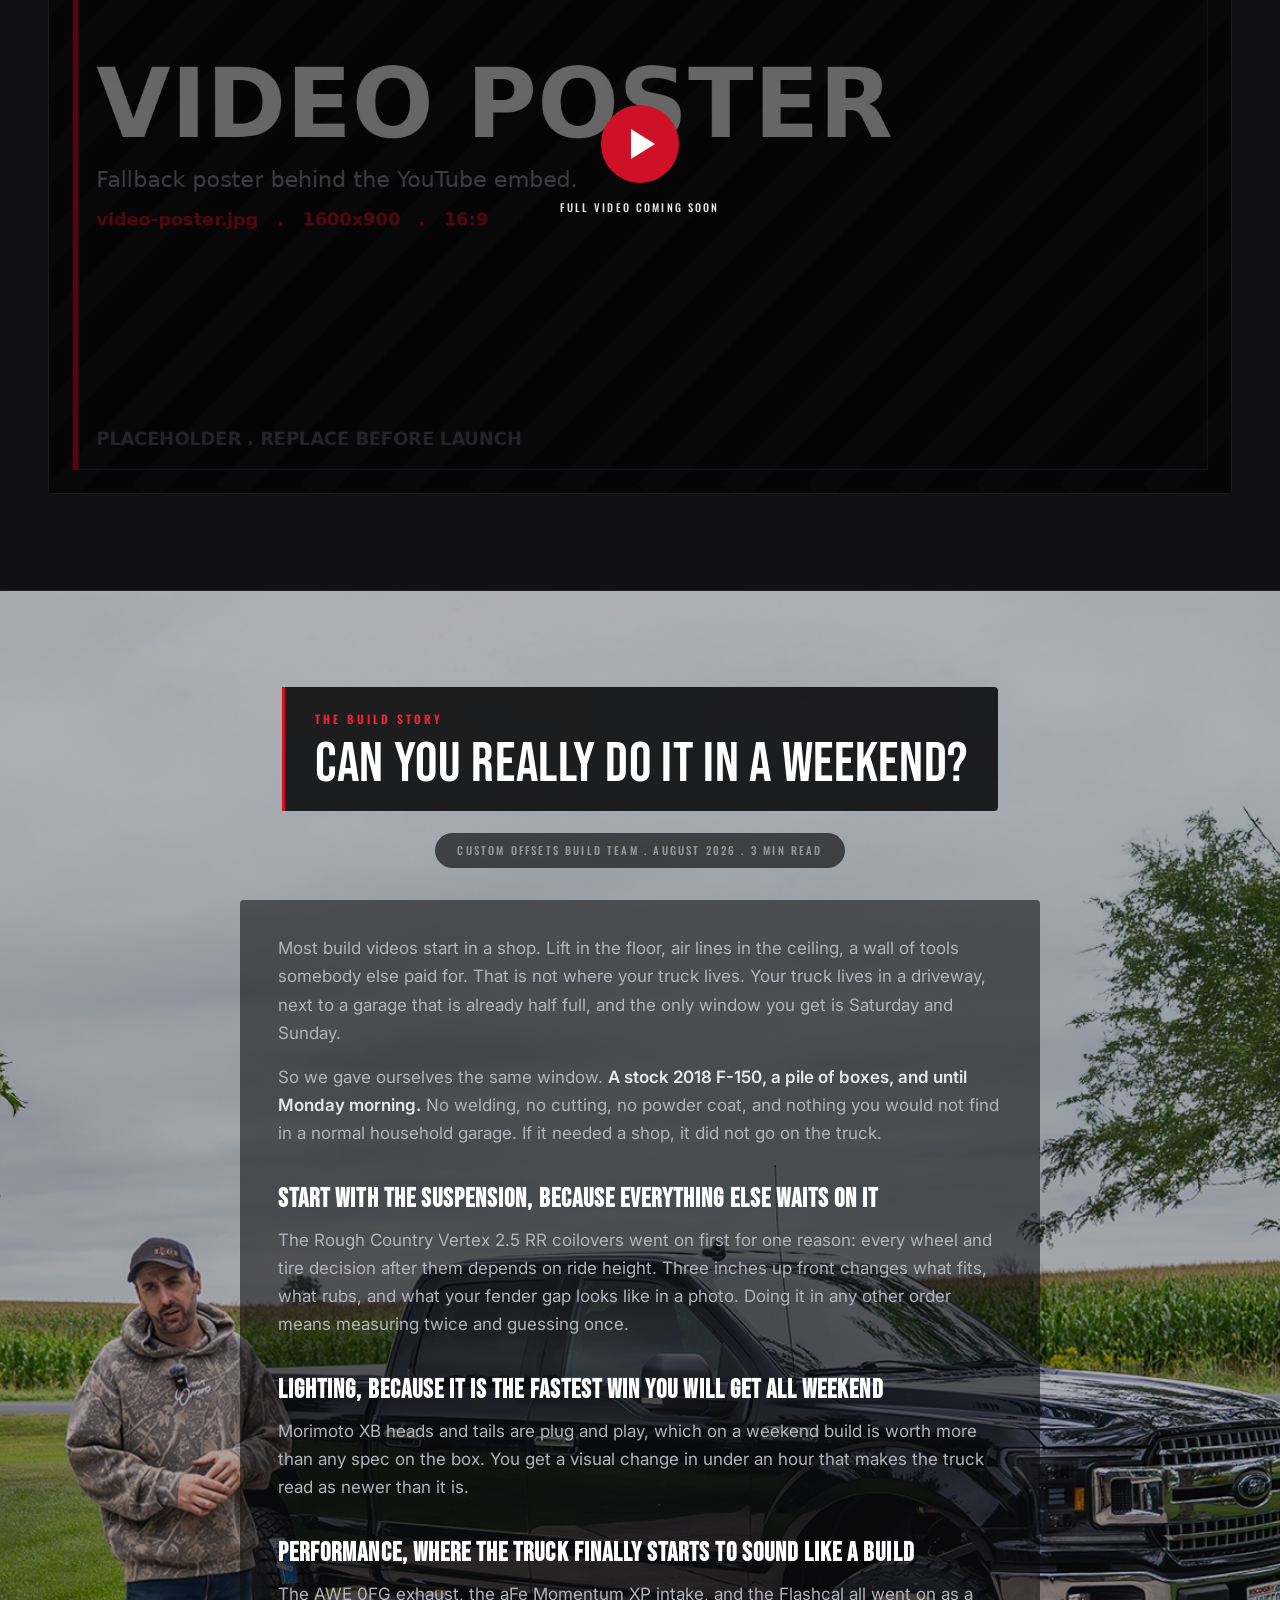
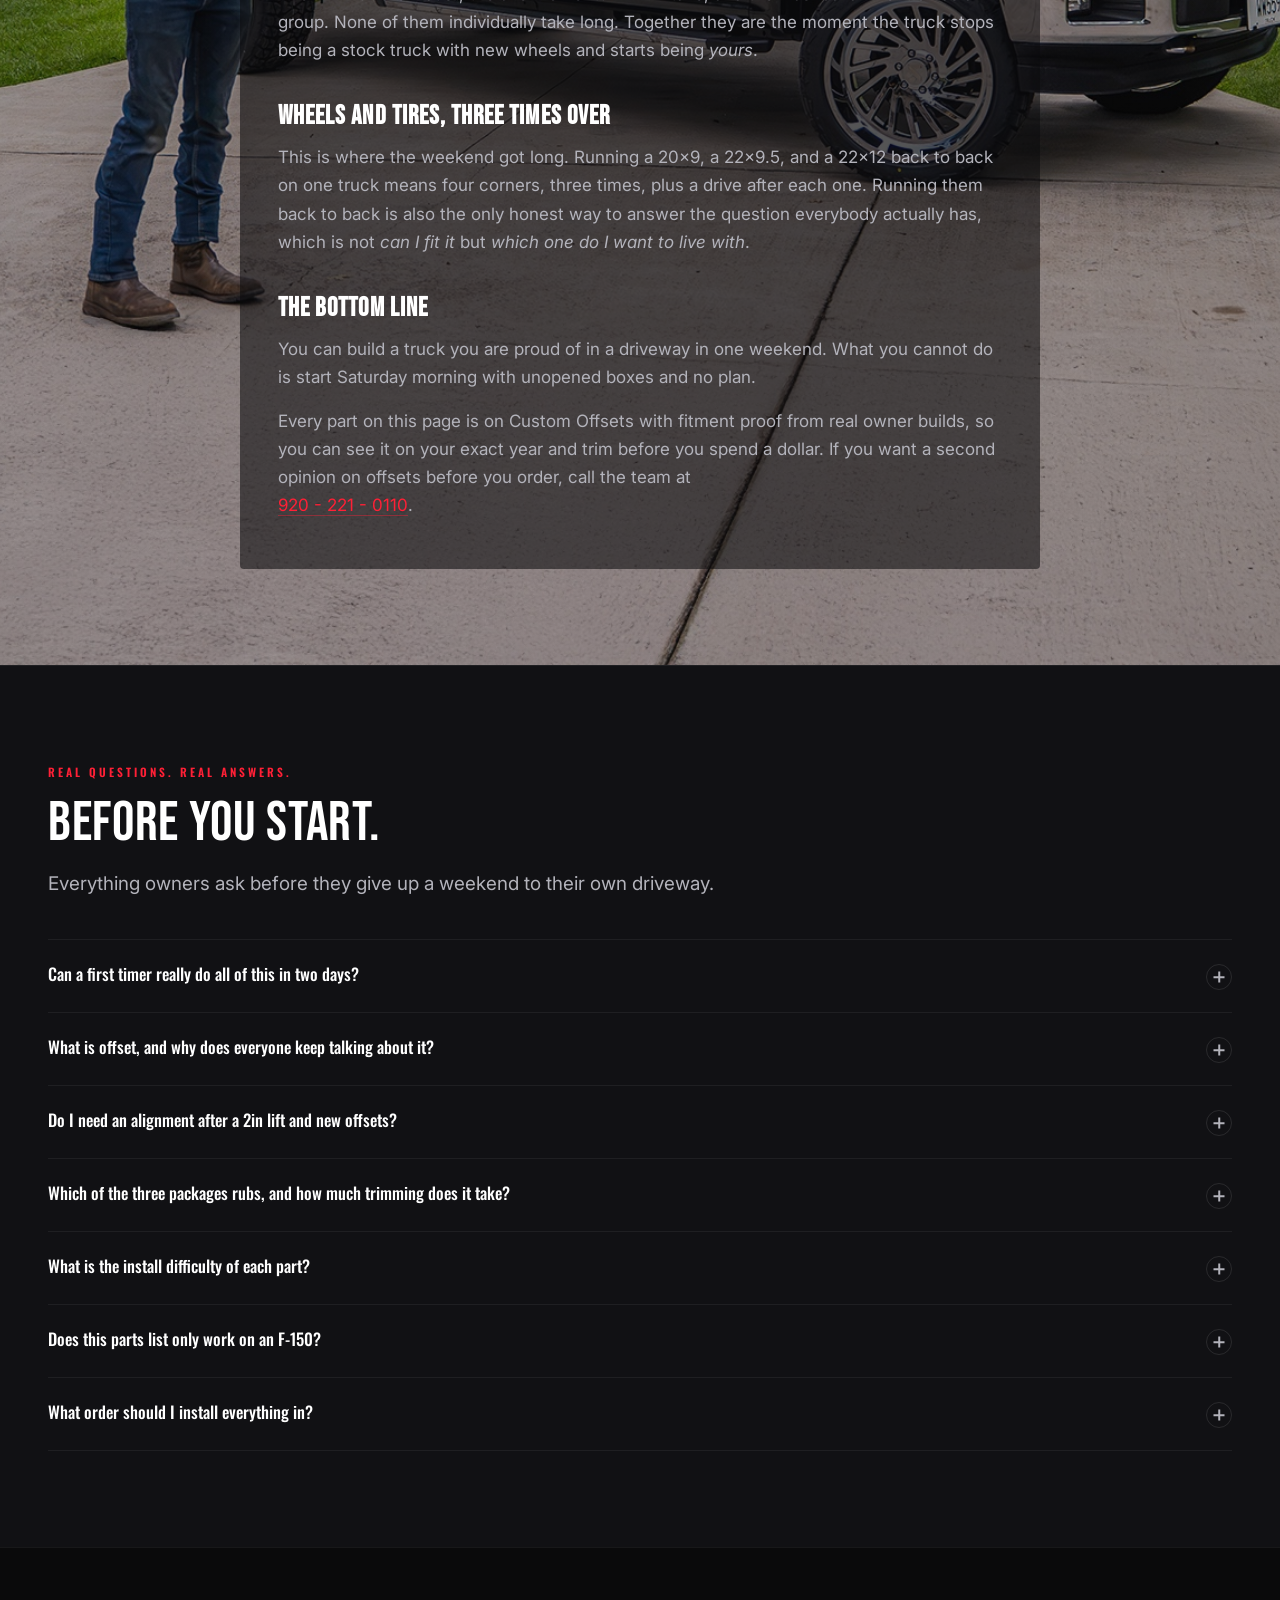
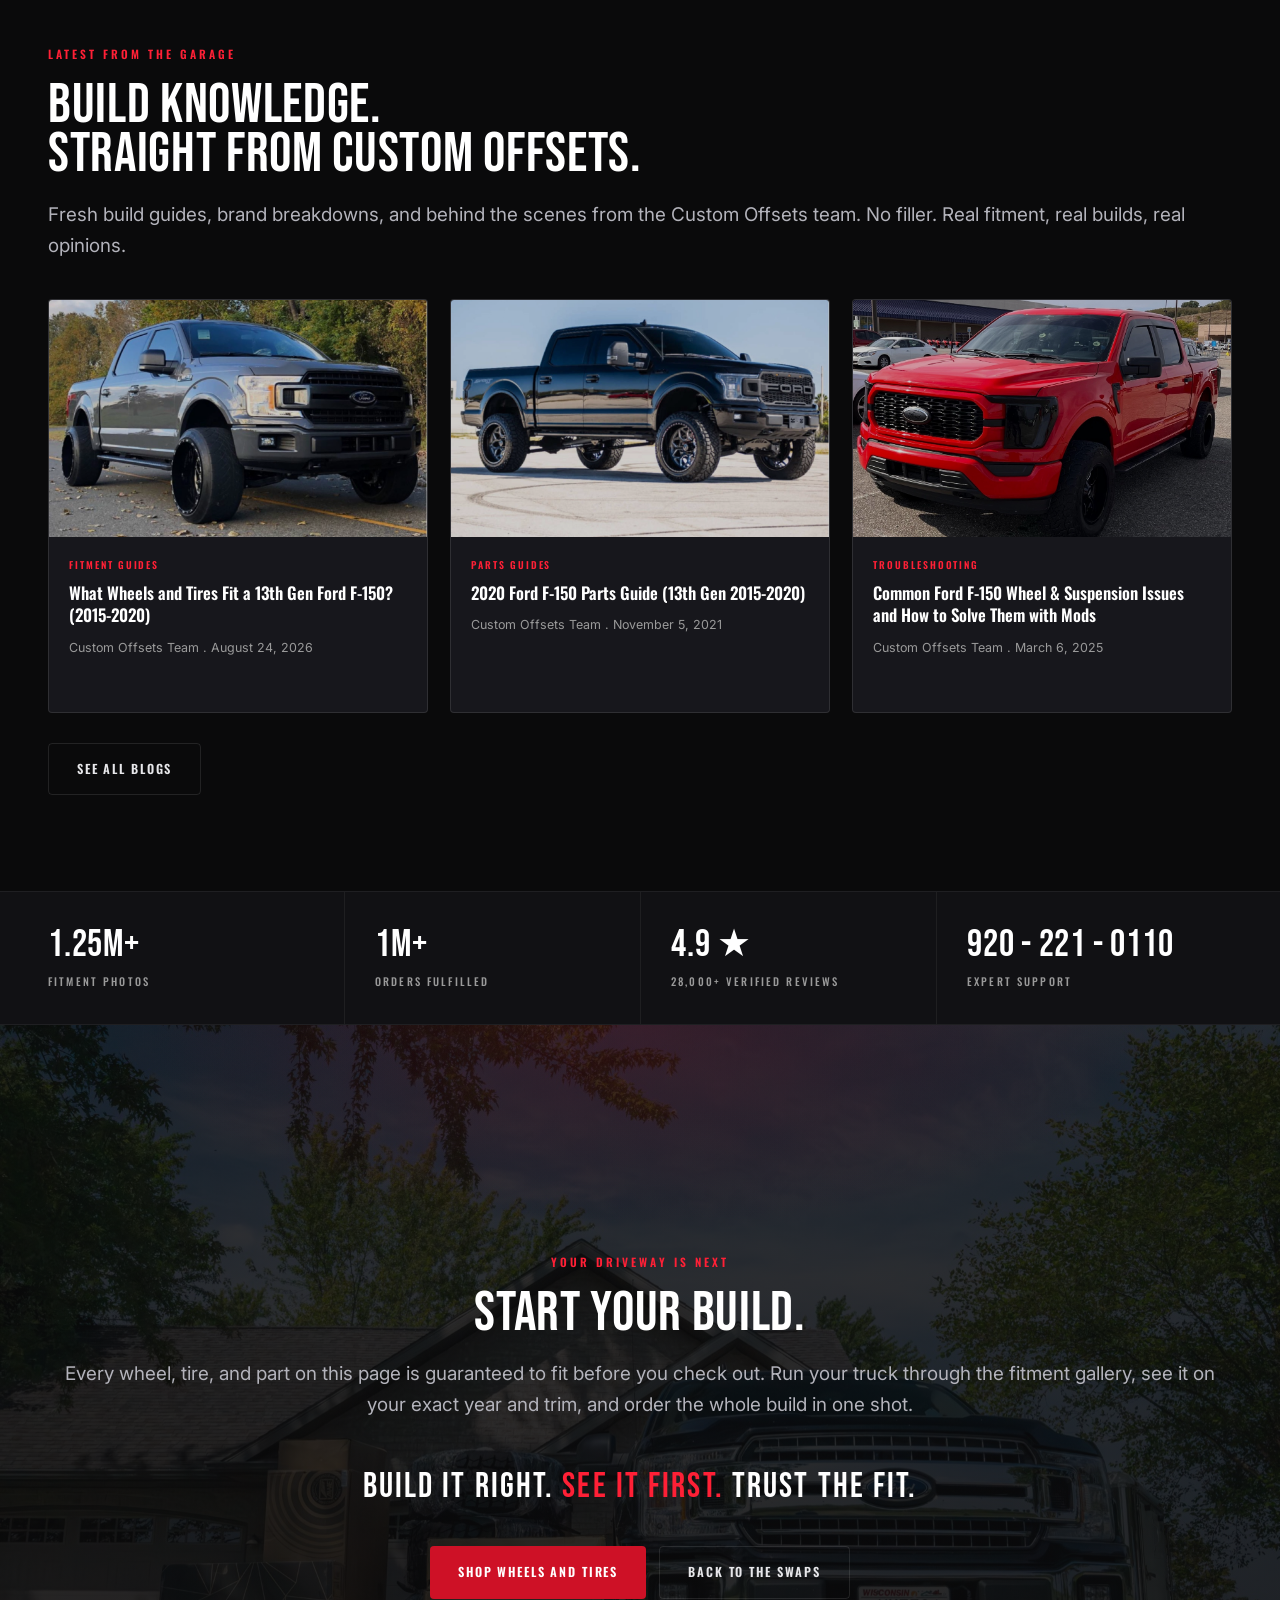
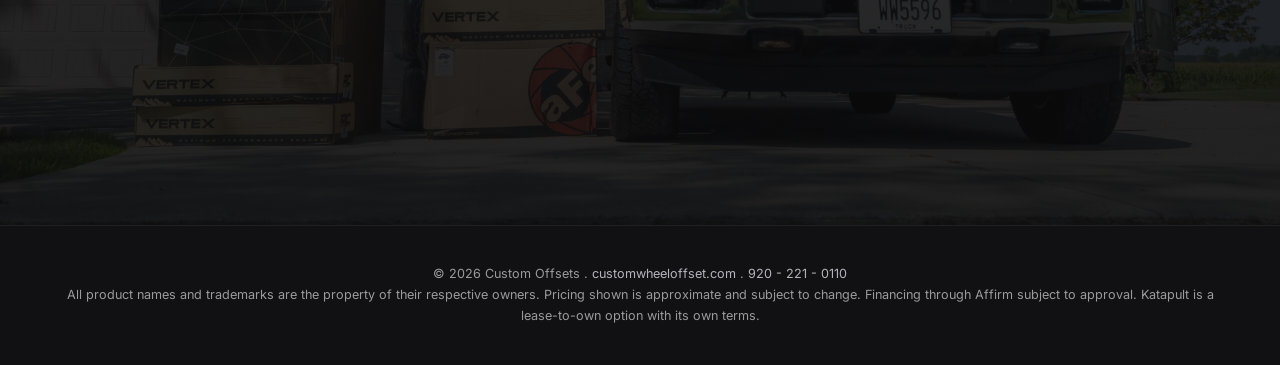
==== commit a4e11250: "Update 'Also going on' section icon to turbo/performance Replaced box icon with turbo/performance ic" ====
--- a/index.html
+++ b/index.html
@@ -94,7 +94,7 @@
       </div>
     </div>
     <div class="ks ks--brands">
-      <span class="ks__icon" aria-hidden="true"><svg viewBox="0 0 50 50" fill="currentColor" focusable="false" aria-hidden="true"><path d="M 25 2 C 24.445313 2 24 2.445313 24 3 L 24 5 L 10 9 L 10 44 C 10 44.554688 10.445313 45 11 45 L 39 45 C 39.554688 45 40 44.554688 40 44 L 40 9 L 26 5 L 26 3 C 26 2.445313 25.554688 2 25 2 Z M 25 7 L 36 9.75 L 36 44 L 14 44 L 14 9.75 Z M 12 10 L 24 7 L 24 8 L 13 11 Z M 26 8 L 38 10 L 37 11 L 26 8 Z M 19 20 C 18.449219 20 18 20.449219 18 21 C 18 21.550781 18.449219 22 19 22 L 31 22 C 31.550781 22 32 21.550781 32 21 C 32 20.449219 31.550781 20 31 20 Z M 19 26 C 18.449219 26 18 26.449219 18 27 C 18 27.550781 18.449219 28 19 28 L 31 28 C 31.550781 28 32 27.550781 32 27 C 32 26.449219 31.550781 26 31 26 Z M 19 32 C 18.449219 32 18 32.449219 18 33 C 18 33.550781 18.449219 34 19 34 L 31 34 C 31.550781 34 32 33.550781 32 33 C 32 32.449219 31.550781 32 31 32 Z"/></svg></span>
+      <span class="ks__icon" aria-hidden="true"><svg viewBox="0 0 50 50" fill="currentColor" focusable="false" aria-hidden="true"><path d="M 25 2 C 13.953125 2 5 10.953125 5 22 C 5 33.046875 13.953125 42 25 42 C 36.046875 42 45 33.046875 45 22 C 45 10.953125 36.046875 2 25 2 Z M 25 6 C 34.371094 6 42 13.628906 42 23 C 42 32.371094 34.371094 40 25 40 C 15.628906 40 8 32.371094 8 23 C 8 13.628906 15.628906 6 25 6 Z M 25 10 C 17.832031 10 12 15.832031 12 23 C 12 30.167969 17.832031 36 25 36 C 32.167969 36 38 30.167969 38 23 C 38 15.832031 32.167969 10 25 10 Z M 25 14 C 30.515625 14 35 18.484375 35 24 C 35 29.515625 30.515625 34 25 34 C 19.484375 34 15 29.515625 15 24 C 15 18.484375 19.484375 14 25 14 Z M 25 18 C 21.683594 18 19 20.683594 19 24 C 19 27.316406 21.683594 30 25 30 C 28.316406 30 31 27.316406 31 24 C 31 20.683594 28.316406 18 25 18 Z M 25 22 C 26.101563 22 27 22.898438 27 24 C 27 25.101563 26.101563 26 25 26 C 23.898438 26 23 25.101563 23 24 C 23 22.898438 23.898438 22 25 22 Z"/></svg></span>
       <div class="ks__text">
         <div class="ks__l">Also going on</div>
         <div class="ks__a">AWE Tuning . aFe Power</div>
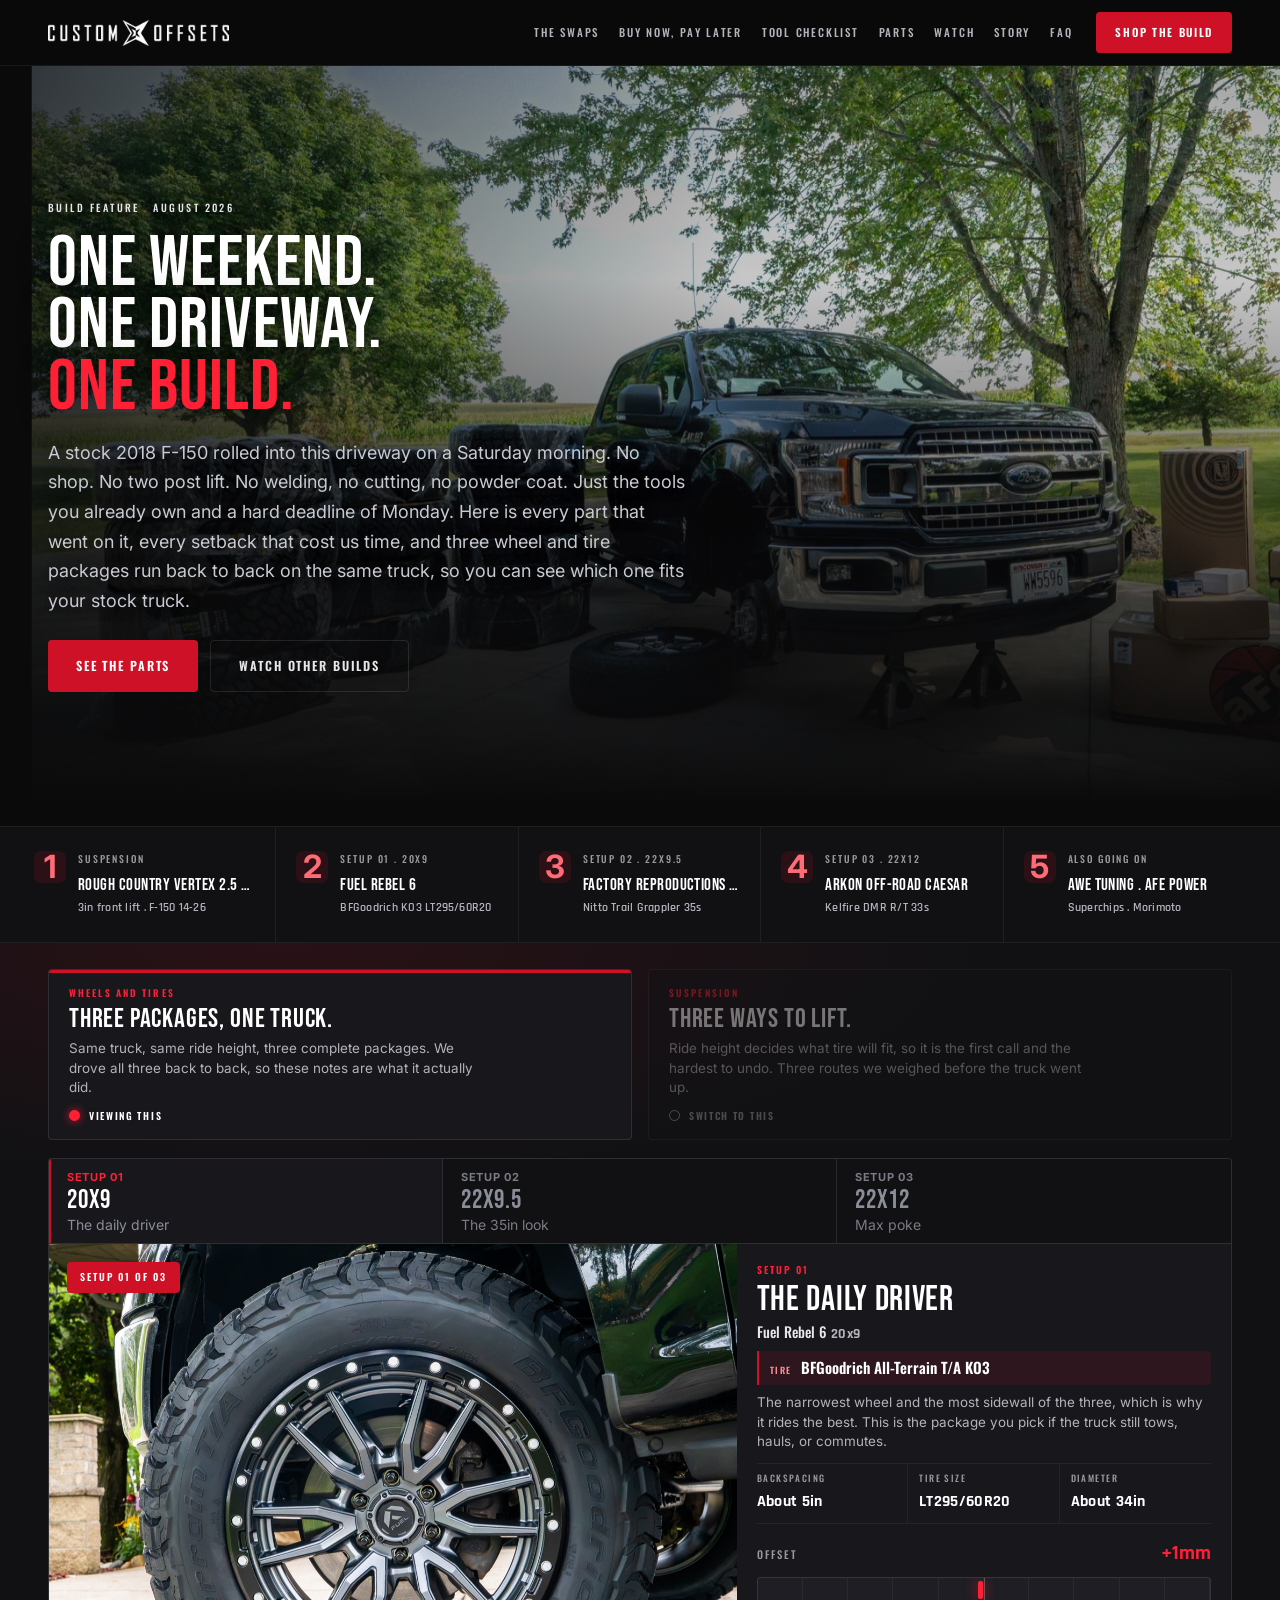
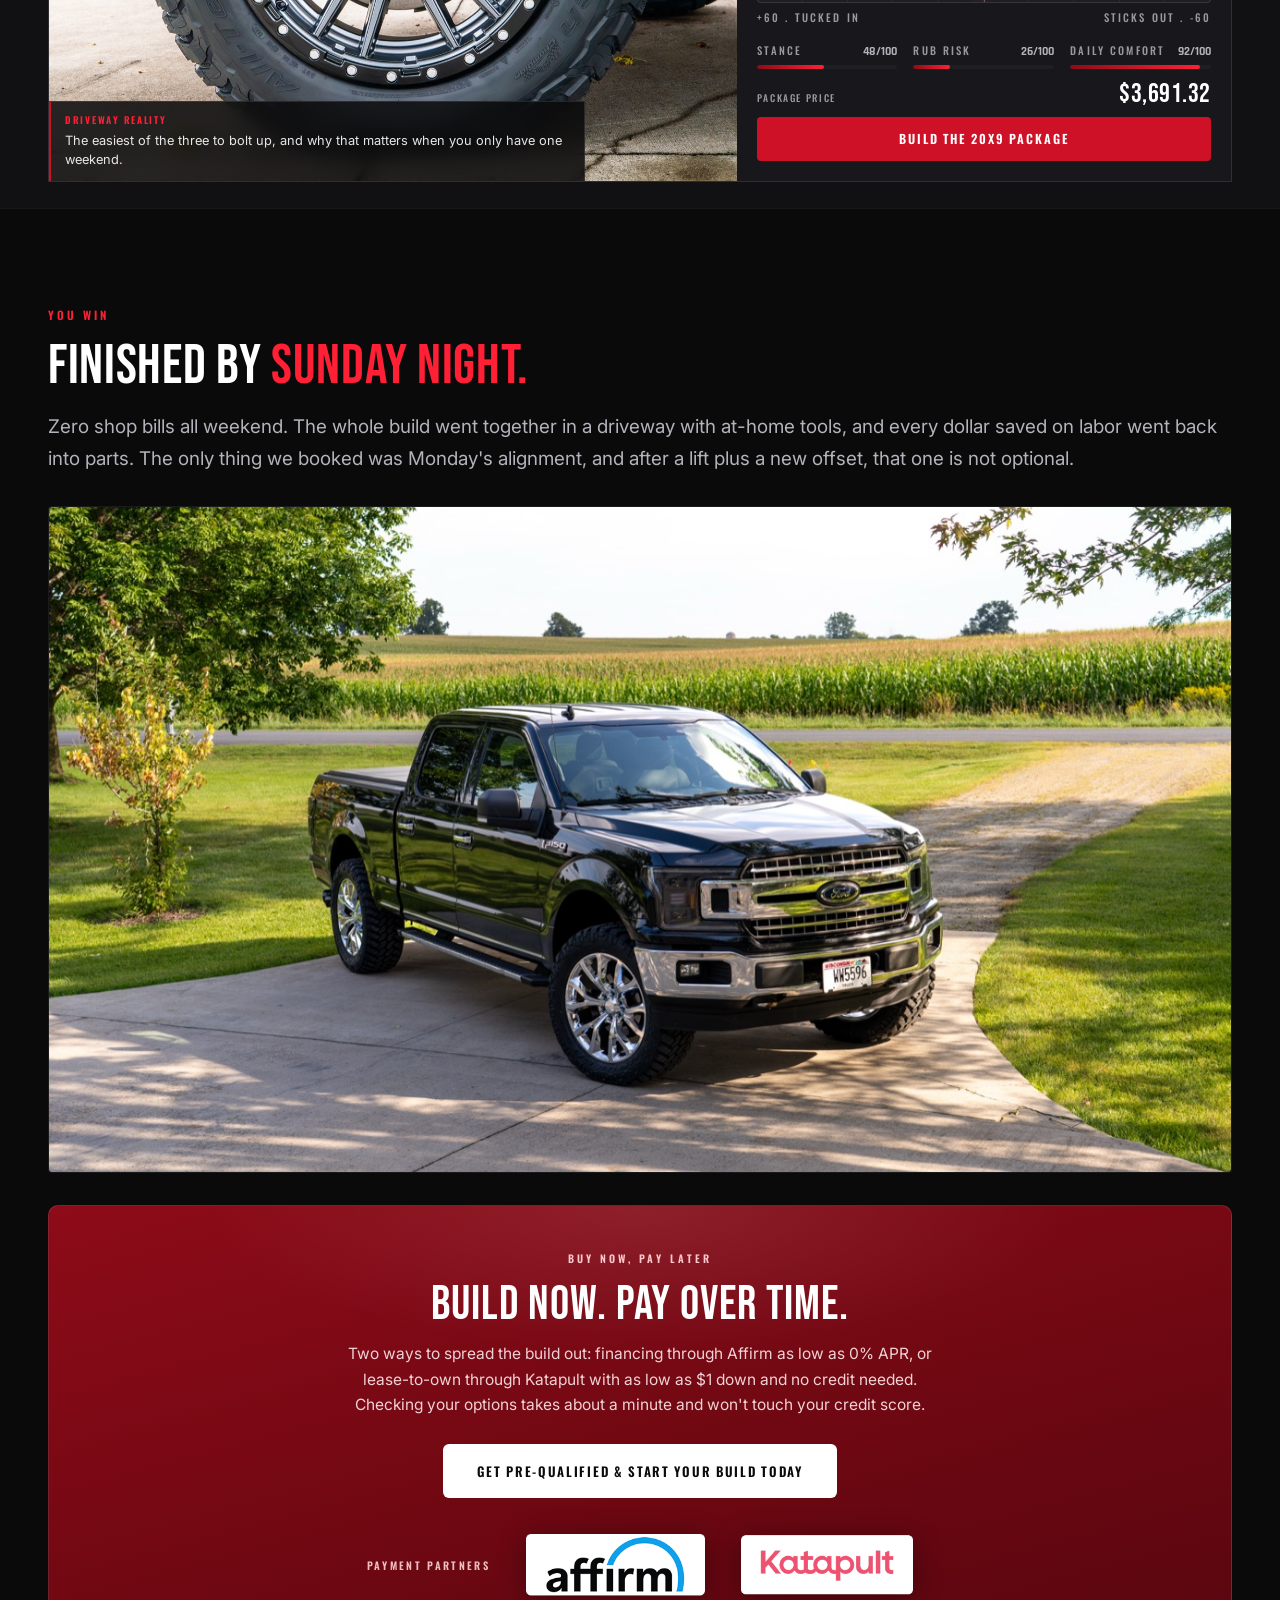
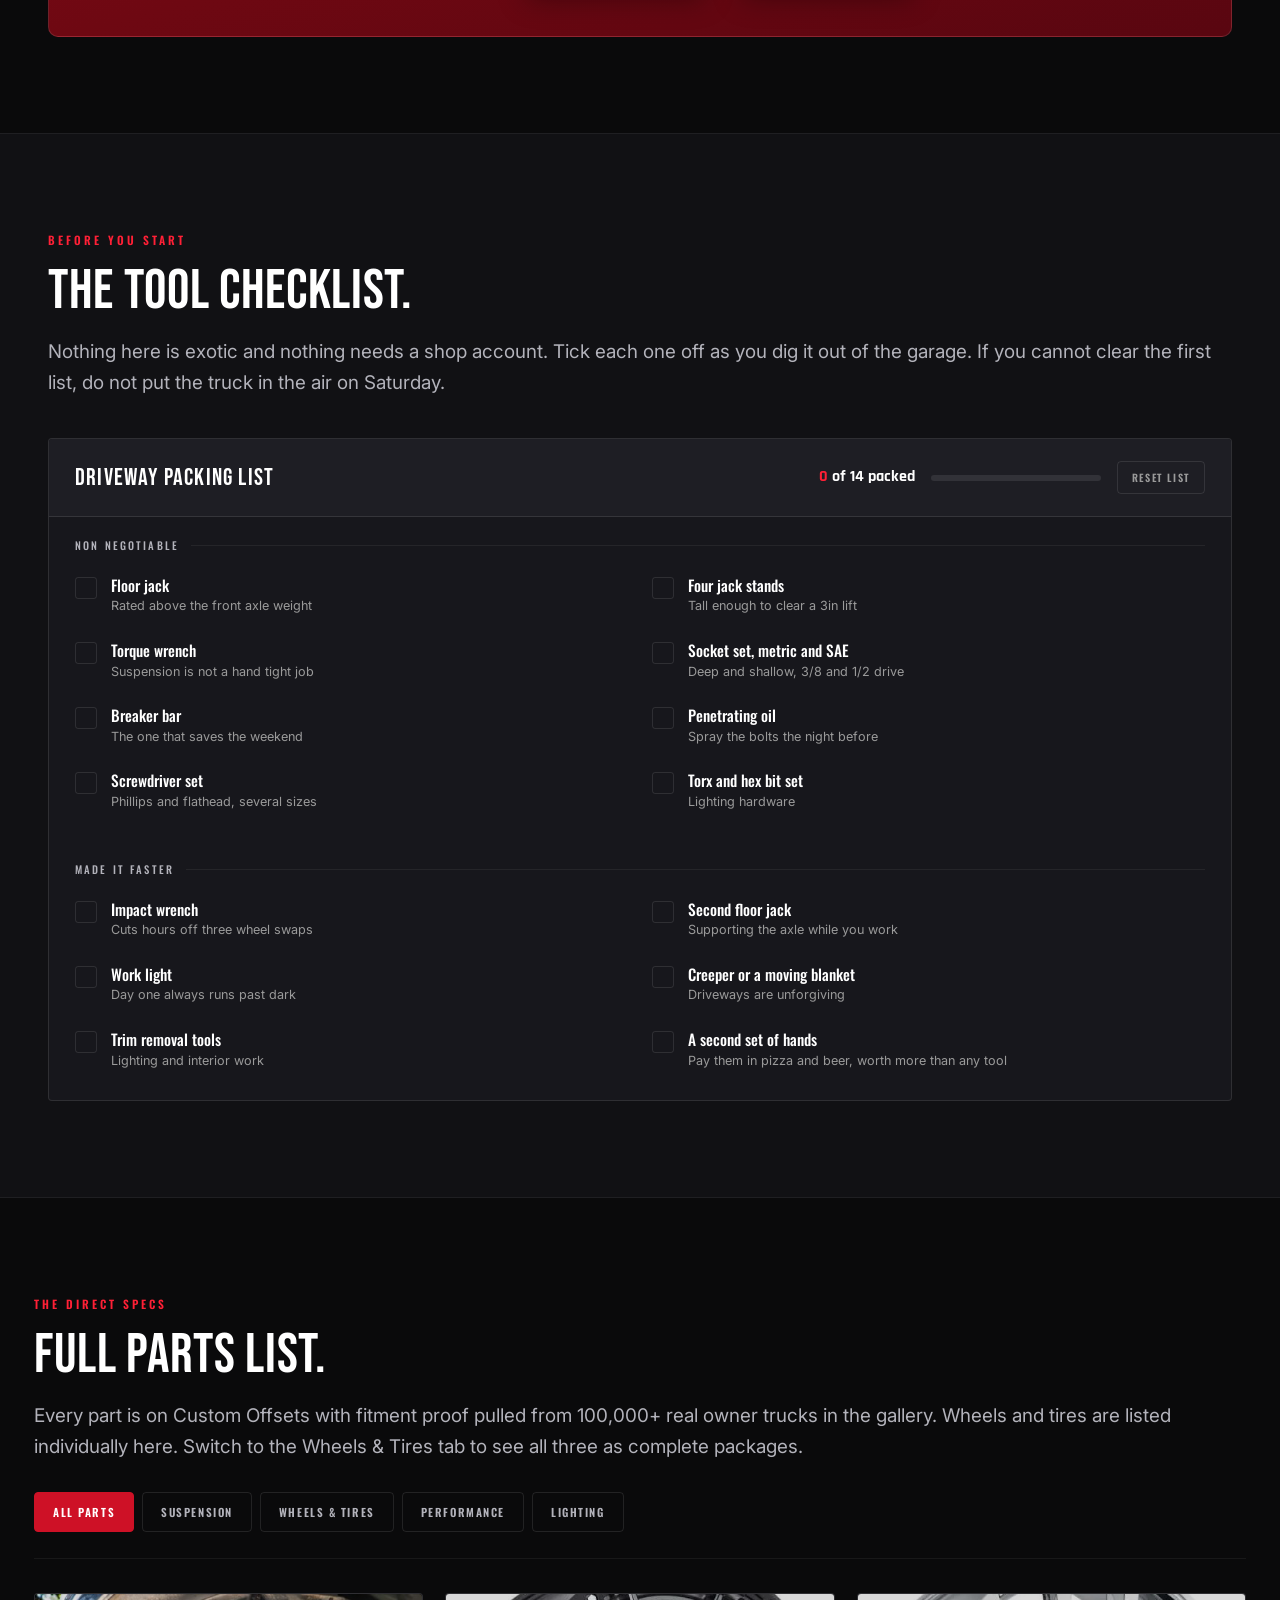
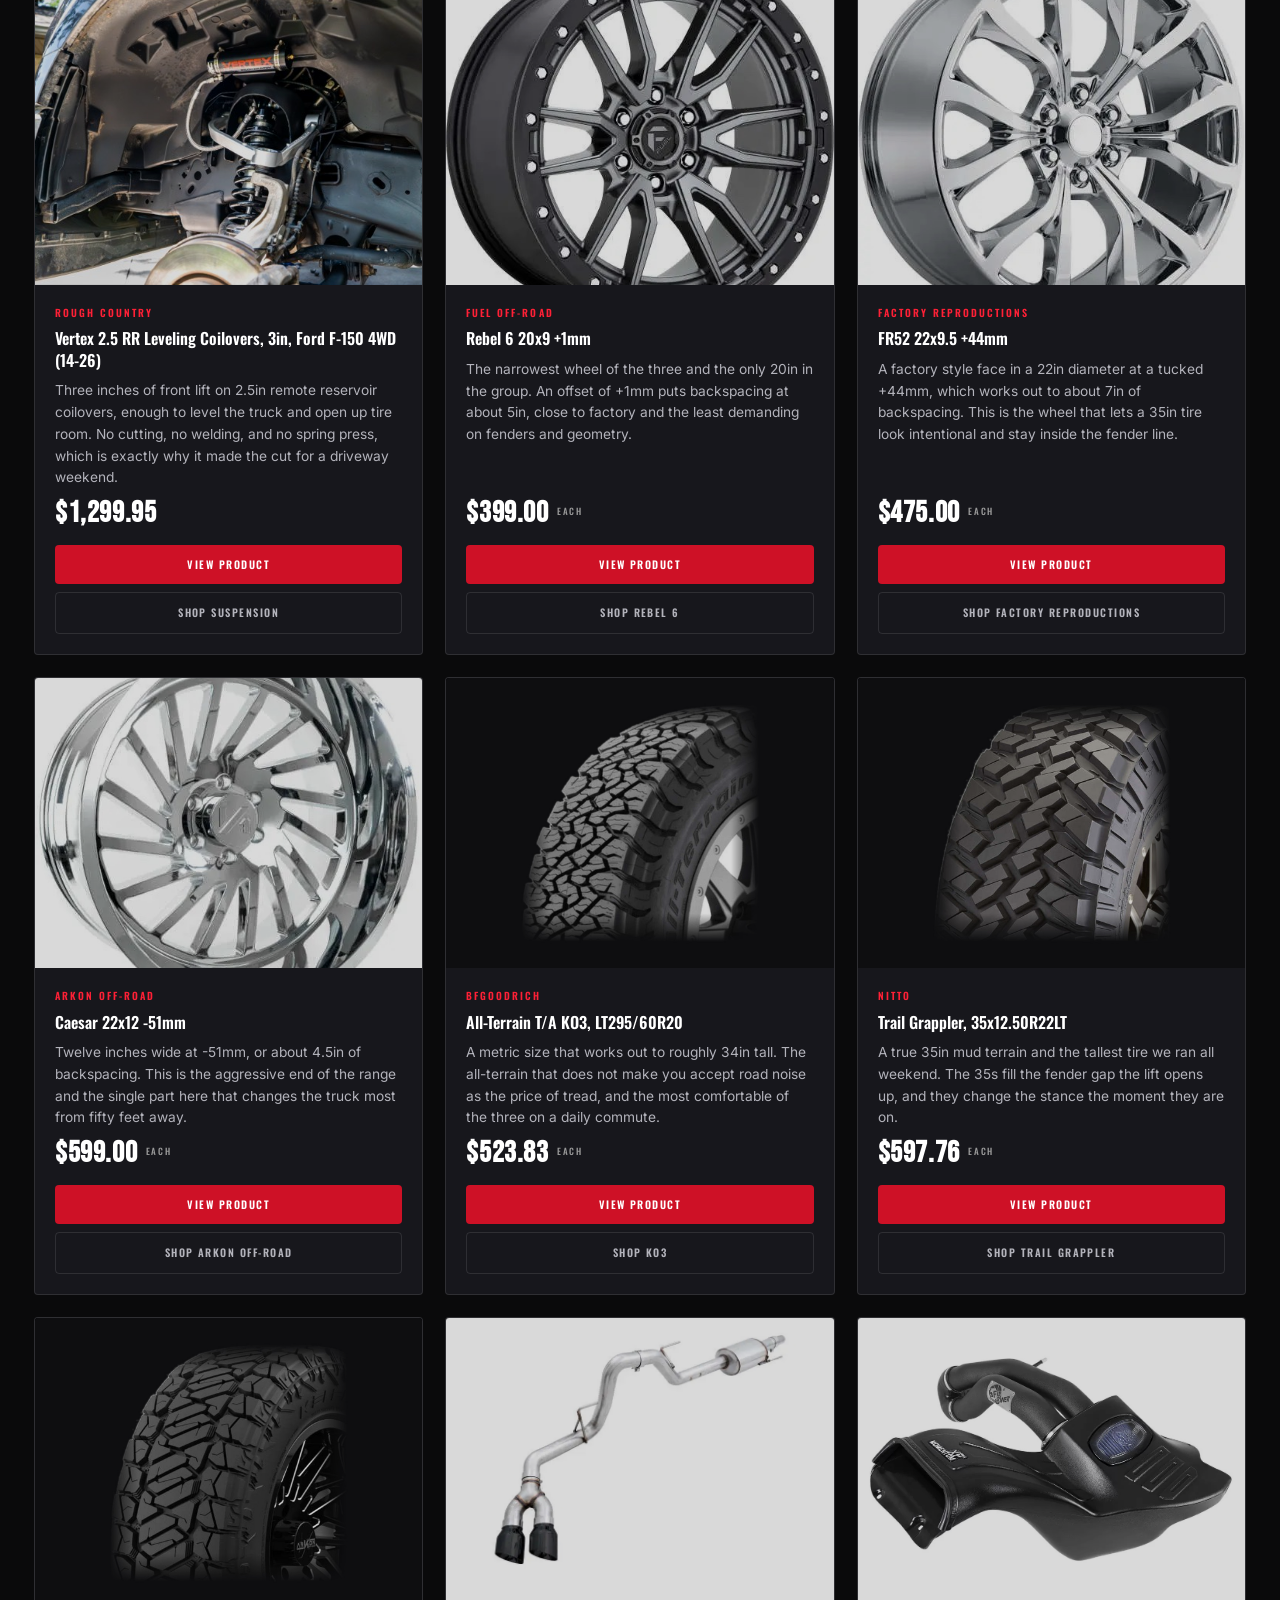
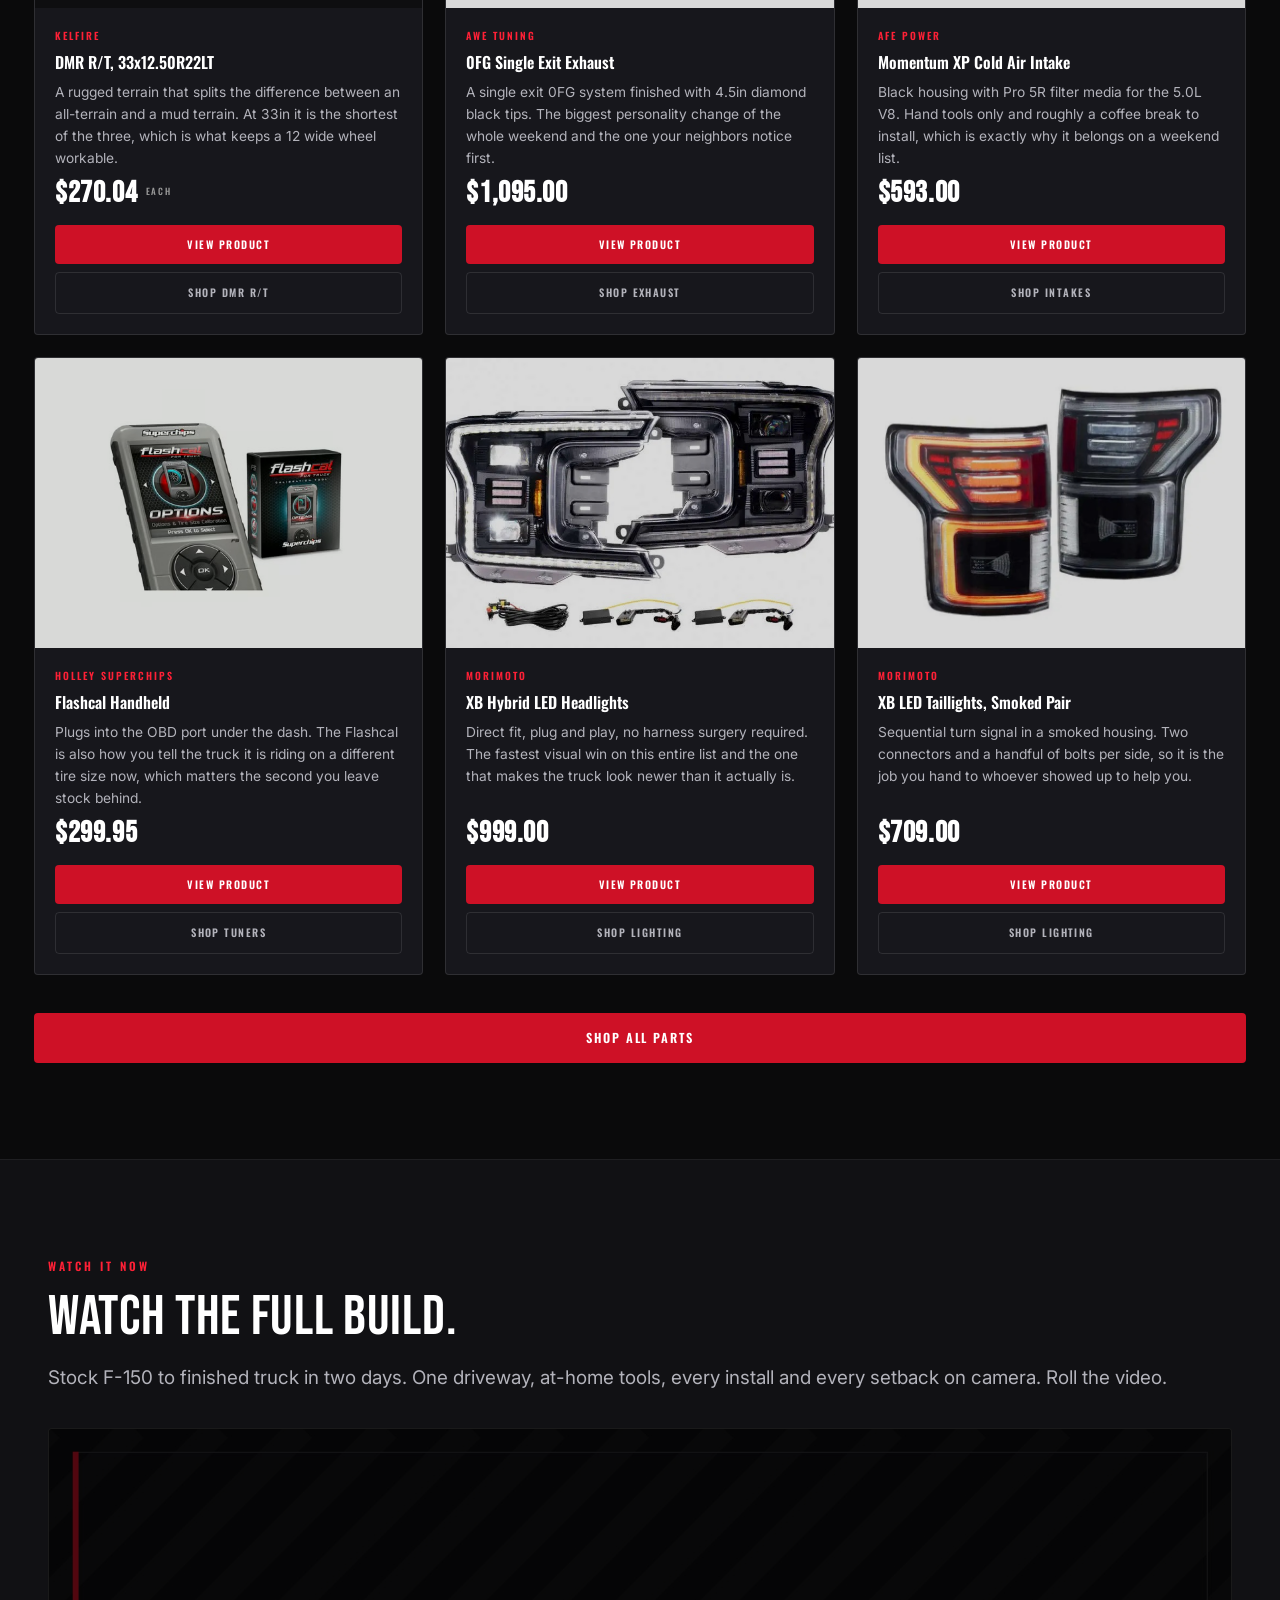
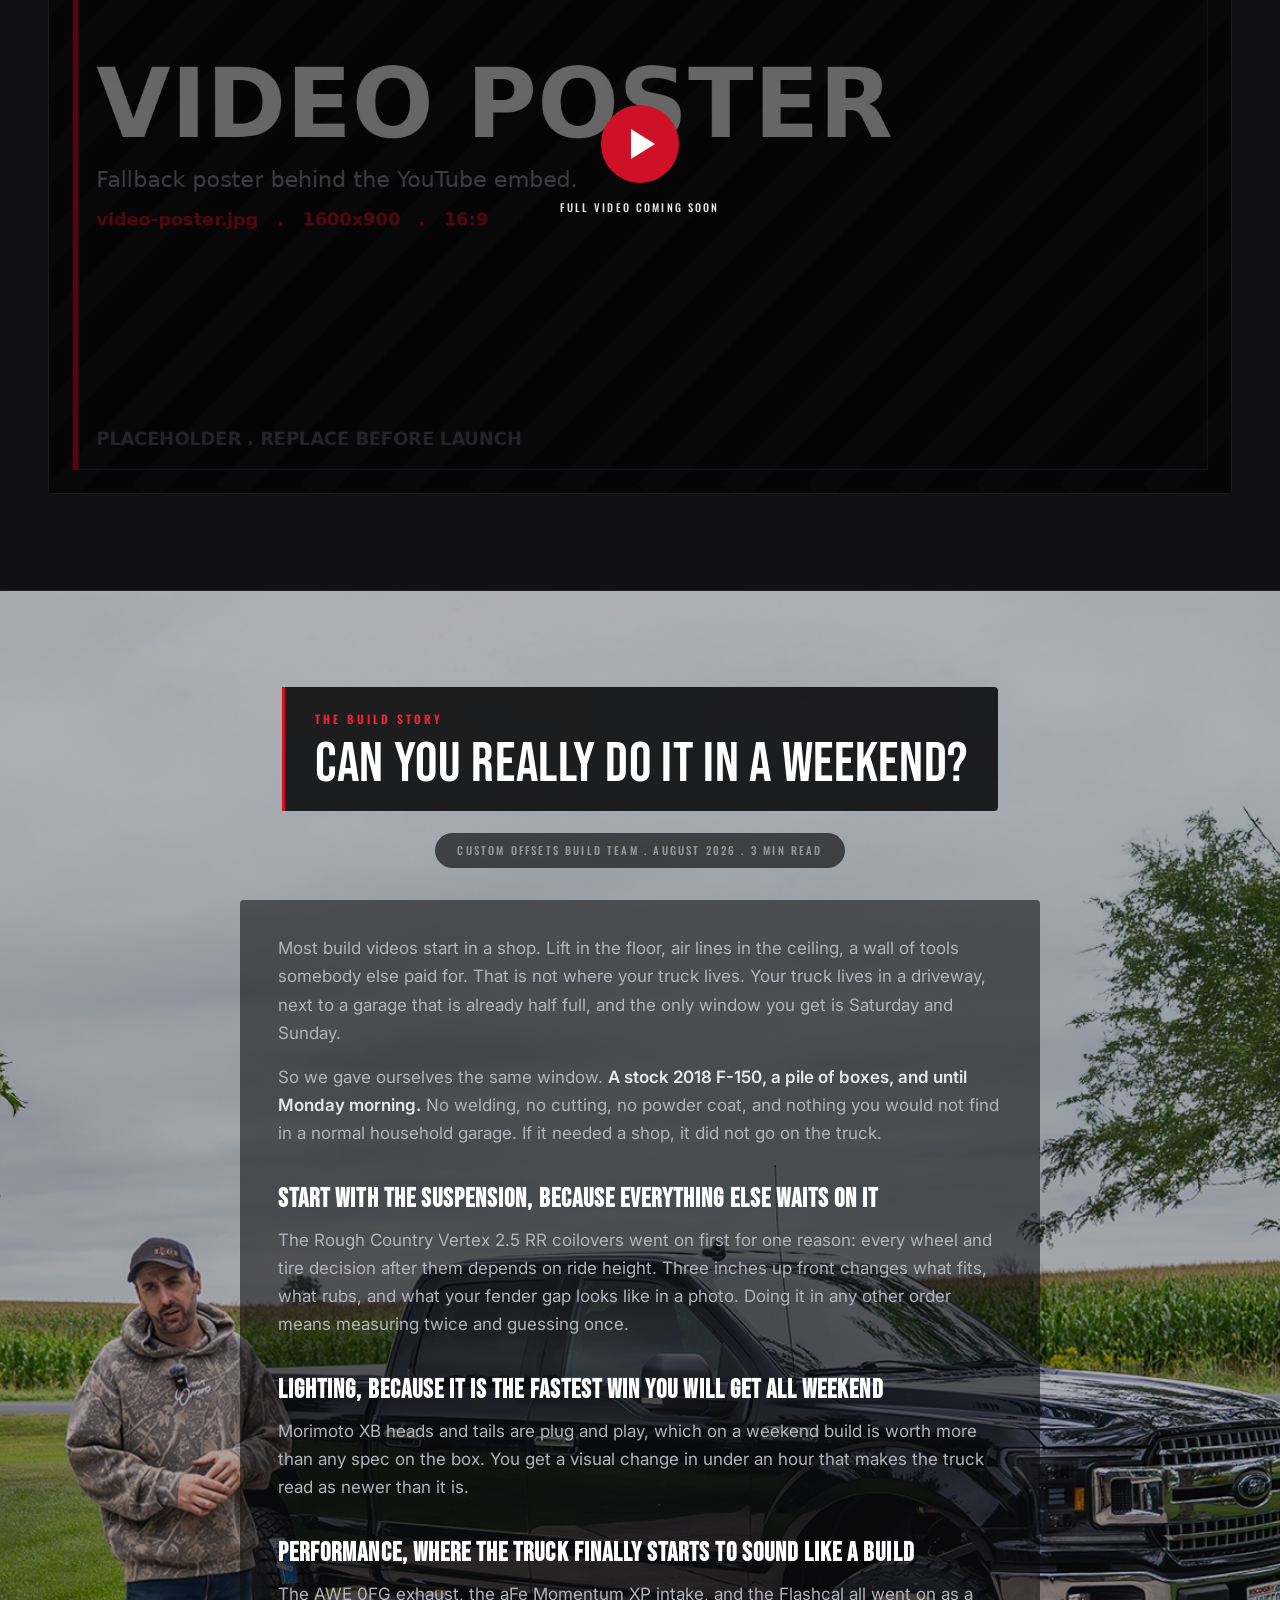
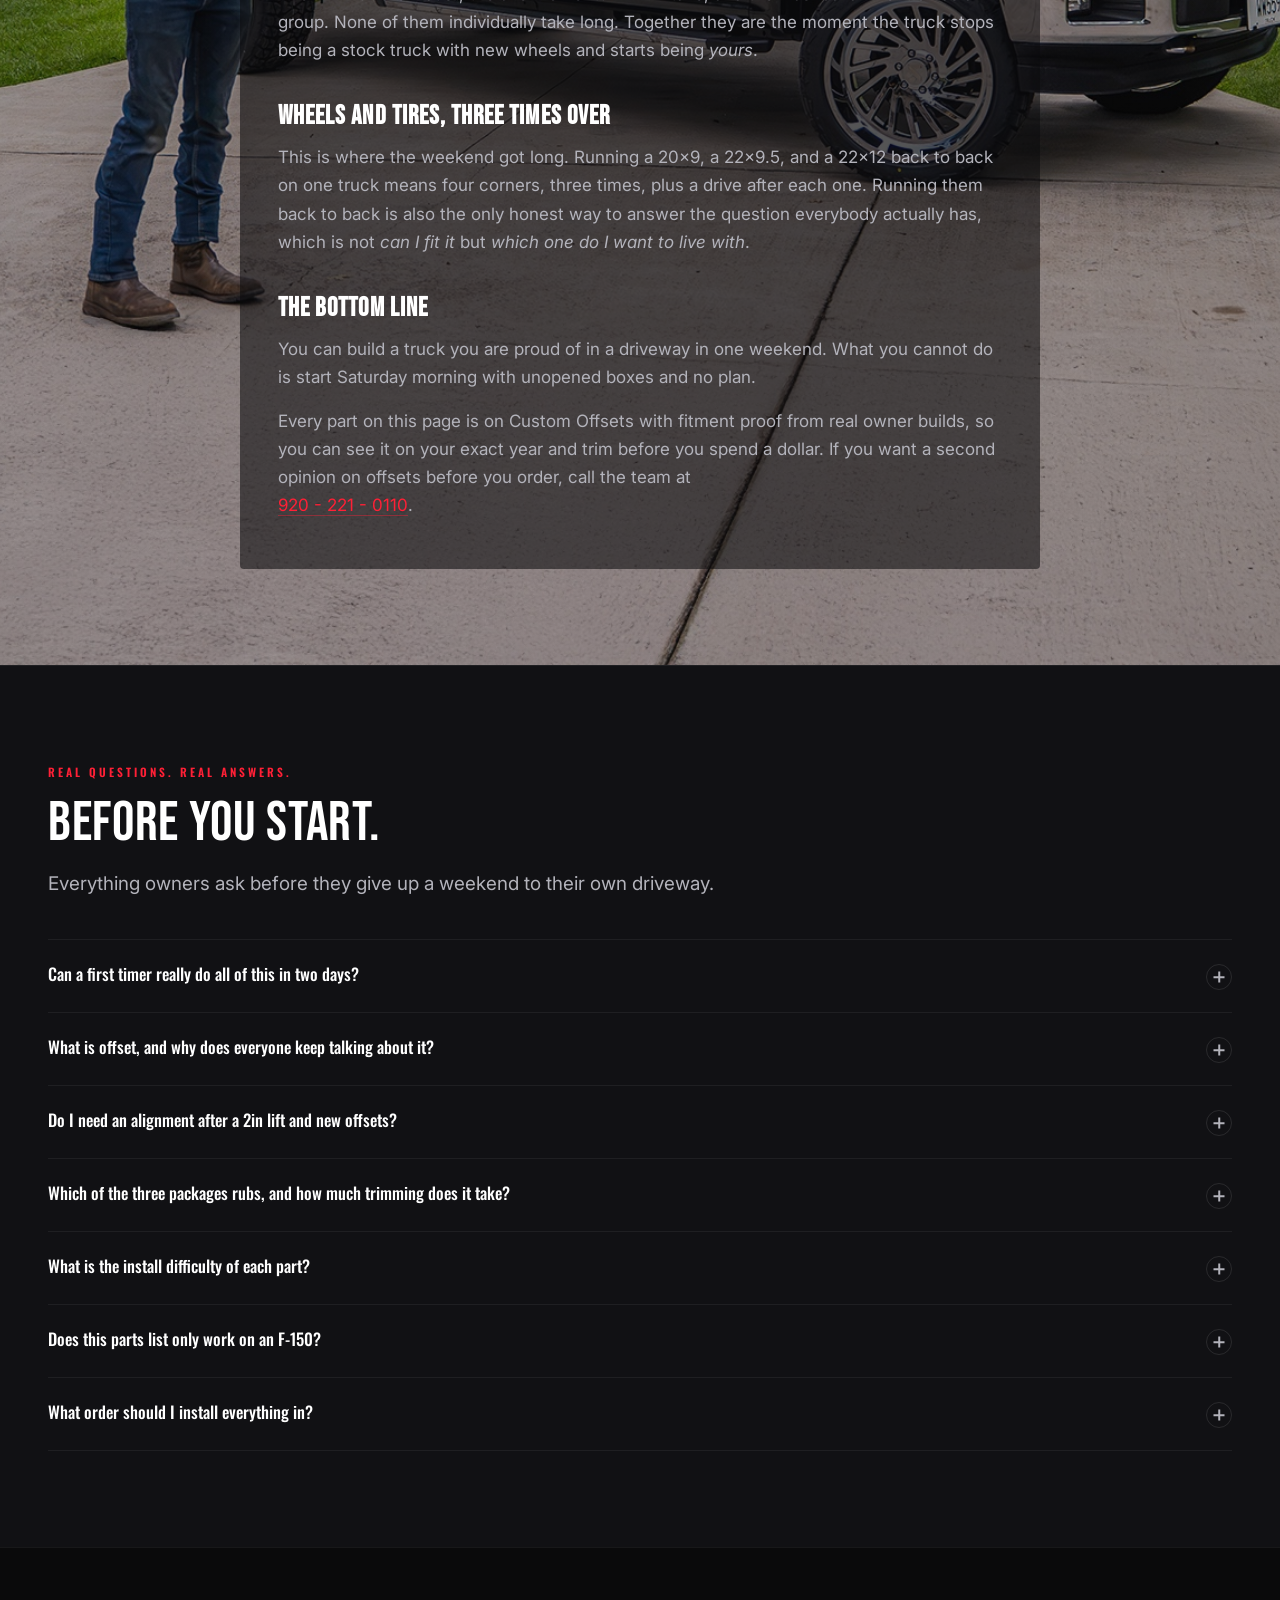
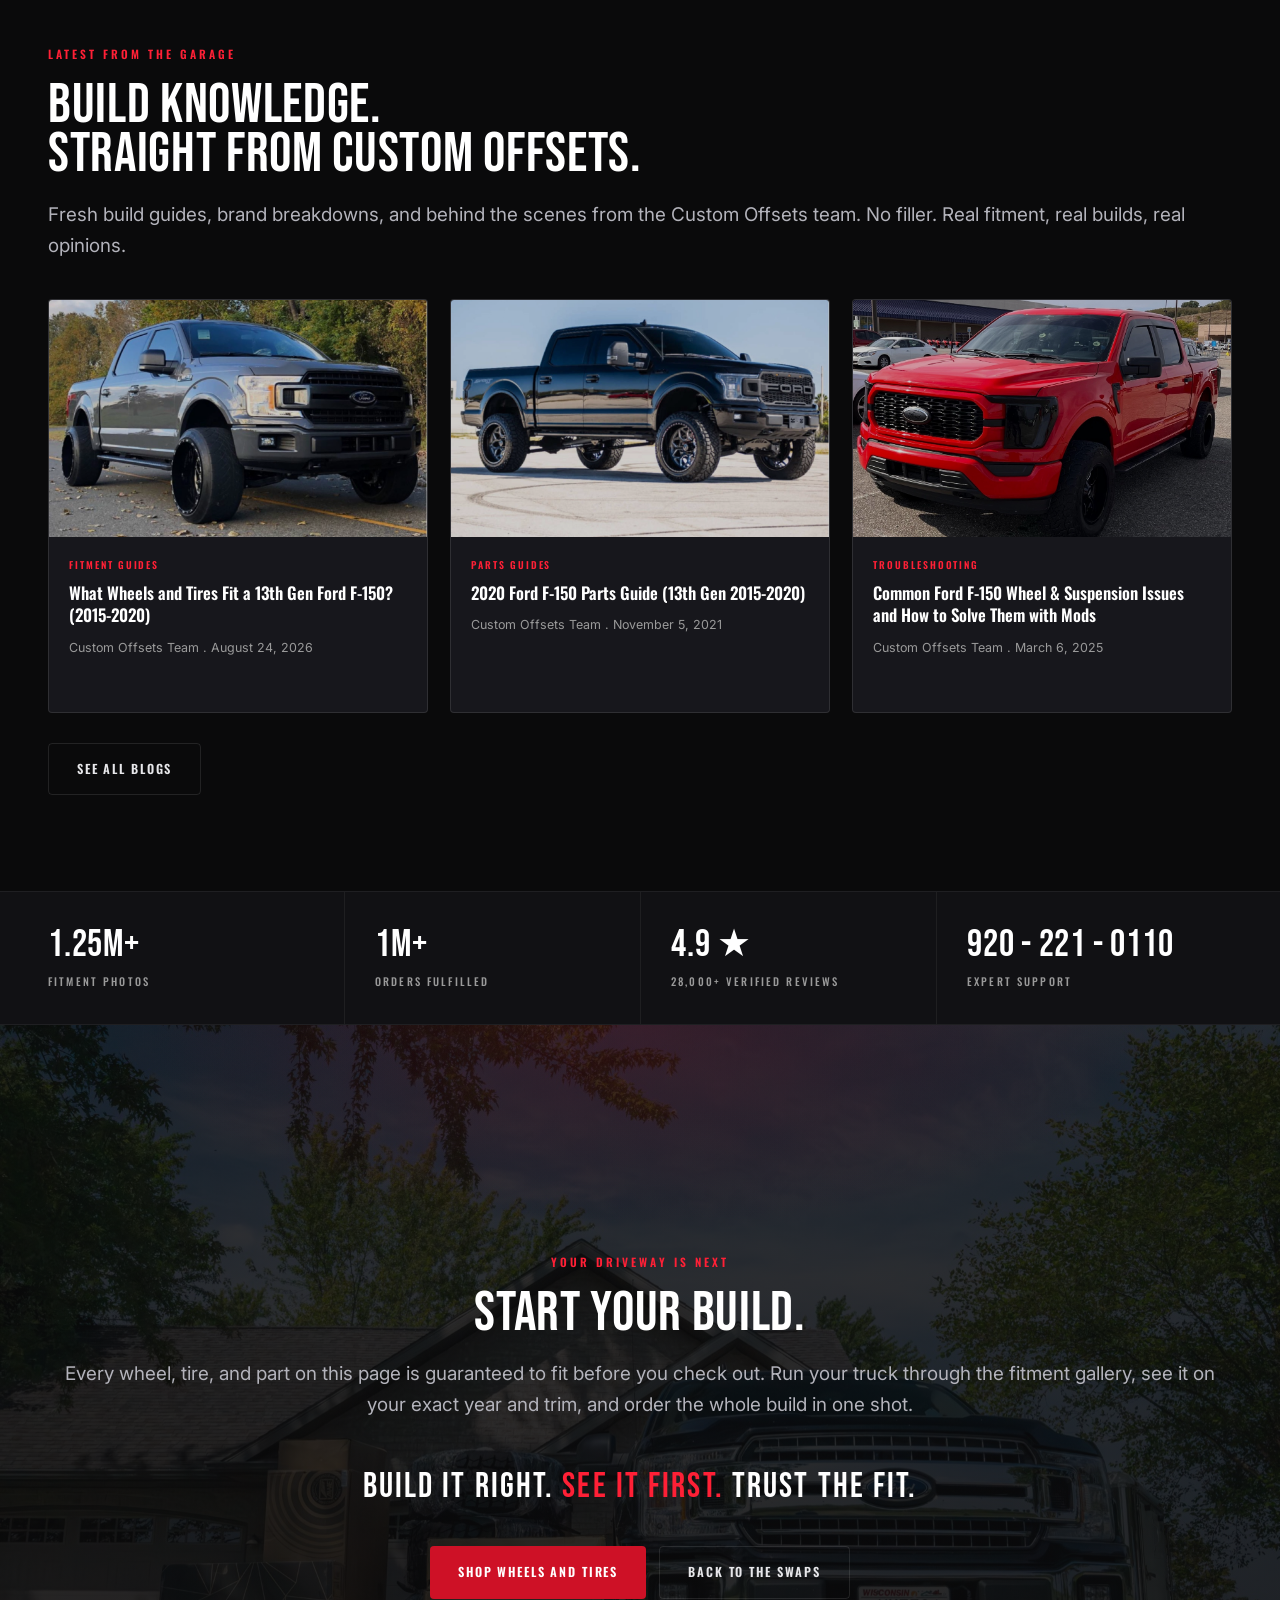
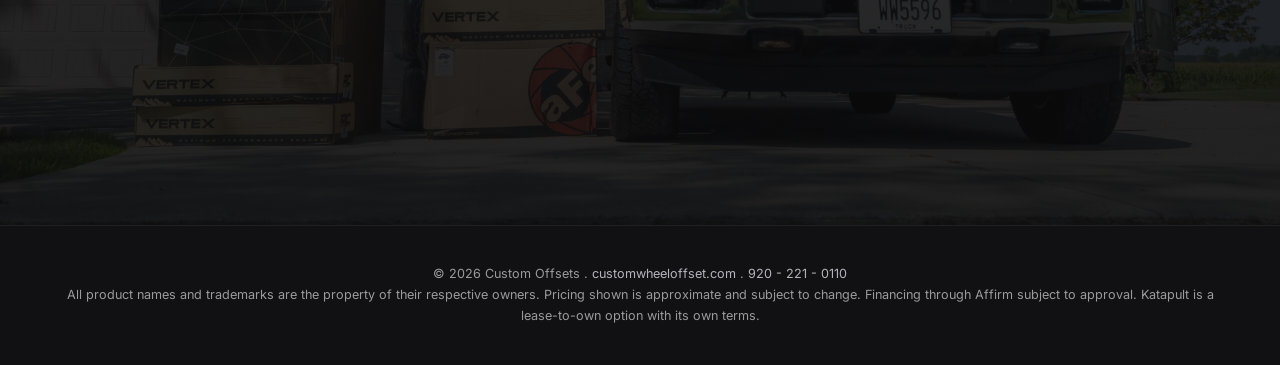
==== commit b0644cd9: "Replace all key specs icons with numbers 1-5 Changed SVG icons to simple numbered divs: 1. Suspensio" ====
--- a/index.html
+++ b/index.html
@@ -62,7 +62,7 @@
 <section class="keyspecs">
   <div class="keyspecs__in">
     <div class="ks">
-      <span class="ks__icon" aria-hidden="true"><svg viewBox="0 0 50 50" fill="currentColor" focusable="false" aria-hidden="true"><path d="M 25 2 C 21.145849 2 18 5.1458524 18 9 C 18 10.956262 18.81305 12.727446 20.115234 14 L 17 14 A 1.0001 1.0001 0 0 0 16 15 L 16 19 A 1.0001 1.0001 0 0 0 17 20 L 19.251953 20 C 18.517861 20.890595 18.043641 22.004594 18 23.240234 A 1.0001 1.0001 0 0 0 18 23.275391 L 18 32 A 1.0001 1.0001 0 0 0 19 33 L 22 33 L 22 34.771484 C 19.627796 35.943612 18.035732 38.299647 18 40.986328 L 18 40.992188 L 18 41 C 17.9945 46.620752 24.448329 49.965436 29.039062 46.722656 C 33.415349 43.631357 32.665878 36.99705 28 34.755859 L 28 33 L 31 33 A 1.0001 1.0001 0 0 0 32 32 L 32 23.275391 A 1.0001 1.0001 0 0 0 32 23.240234 C 31.956359 22.004596 31.482139 20.890595 30.748047 20 L 33 20 A 1.0001 1.0001 0 0 0 34 19 L 34 15 A 1.0001 1.0001 0 0 0 33 14 L 29.884766 14 C 31.18695 12.727446 32 10.956262 32 9 C 32 5.1458524 28.854151 2 25 2 z M 25 4 C 27.773271 4 30 6.2267307 30 9 C 30 11.773269 27.773271 14 25 14 C 22.226729 14 20 11.773269 20 9 C 20 6.2267307 22.226729 4 25 4 z M 25 6 C 24.083334 6 23.268559 6.3797556 22.751953 6.9609375 C 22.235347 7.5421194 22 8.2777779 22 9 C 22 9.7222221 22.235347 10.457881 22.751953 11.039062 C 23.268559 11.620245 24.083334 12 25 12 C 25.916666 12 26.731441 11.620244 27.248047 11.039062 C 27.764653 10.457882 28 9.7222221 28 9 C 28 8.2777779 27.764653 7.5421194 27.248047 6.9609375 C 26.731441 6.3797556 25.916666 6 25 6 z M 25 8 C 25.416666 8 25.601893 8.1202444 25.751953 8.2890625 C 25.902014 8.4578806 26 8.7222221 26 9 C 26 9.2777779 25.902014 9.5421194 25.751953 9.7109375 C 25.601893 9.8797556 25.416666 10 25 10 C 24.583334 10 24.398107 9.8797556 24.248047 9.7109375 C 24.097986 9.5421194 24 9.2777779 24 9 C 24 8.7222221 24.097986 8.4578806 24.248047 8.2890625 C 24.398107 8.1202444 24.583334 8 25 8 z M 18 16 L 25 16 L 32 16 L 32 18 L 26.386719 18 L 23.613281 18 L 18 18 L 18 16 z M 23.546875 20 L 26.453125 20 C 28.358046 19.936053 29.932726 21.405751 30 23.310547 L 30 31 L 20 31 L 20 23.310547 C 20.067274 21.405751 21.641964 19.936053 23.546875 20 z M 24 33 L 26 33 L 26 36.056641 L 26.666016 36.291016 C 30.547086 37.663184 31.246852 42.71495 27.884766 45.089844 C 24.525083 47.46304 20.004411 45.118834 20.001953 41.007812 C 20.032753 38.891106 21.358255 37.017452 23.345703 36.287109 L 24 36.046875 L 24 33 z M 25 38 C 24.083334 38 23.268559 38.379756 22.751953 38.960938 C 22.235347 39.542119 22 40.277778 22 41 C 22 41.722222 22.235347 42.457881 22.751953 43.039062 C 23.268559 43.620244 24.083334 44 25 44 C 25.916666 44 26.731441 43.620245 27.248047 43.039062 C 27.764653 42.457881 28 41.722222 28 41 C 28 40.277778 27.764653 39.542119 27.248047 38.960938 C 26.731441 38.379756 25.916666 38 25 38 z M 25 40 C 25.416666 40 25.601893 40.120244 25.751953 40.289062 C 25.902014 40.457881 26 40.722222 26 41 C 26 41.277778 25.90201 41.542119 25.751953 41.710938 C 25.601893 41.879756 25.416666 42 25 42 C 24.583334 42 24.398107 41.879756 24.248047 41.710938 C 24.097986 41.542119 24 41.277778 24 41 C 24 40.722222 24.097986 40.457881 24.248047 40.289062 C 24.398107 40.120244 24.583334 40 25 40 z"/></svg></span>
+      <div class="ks__icon" style="display: flex; align-items: center; justify-content: center; font-size: 32px; font-weight: 700;">1</div>
       <div class="ks__text">
         <div class="ks__l">Suspension</div>
         <div class="ks__a">Rough Country Vertex 2.5 RR</div>
@@ -70,7 +70,7 @@
       </div>
     </div>
     <div class="ks">
-      <span class="ks__icon" aria-hidden="true"><svg viewBox="0 0 50 50" fill="currentColor" focusable="false" aria-hidden="true"><path d="M 25 2 C 12.354545 2 2 12.354545 2 25 C 2 37.645455 12.354545 48 25 48 C 37.645455 48 48 37.645455 48 25 C 48 12.354545 37.645455 2 25 2 z M 25 4 C 36.554545 4 46 13.445455 46 25 C 46 36.554545 36.554545 46 25 46 C 13.445455 46 4 36.554545 4 25 C 4 13.445455 13.445455 4 25 4 z M 25 7 C 15.070719 7 7 15.070719 7 25 C 7 34.929281 15.070719 43 25 43 C 34.929281 43 43 34.929281 43 25 C 43 15.070719 34.929281 7 25 7 z M 25 9 C 32.457069 9 38.690911 14.086769 40.472656 20.980469 C 37.022042 20.877633 35.022012 19.810604 32.972656 18.632812 C 30.817748 17.39436 28.552525 16 25 16 C 21.447475 16 19.287355 17.4054 17.203125 18.638672 C 15.214866 19.815156 13.223927 20.883436 9.5273438 20.980469 C 11.309089 14.086769 17.542931 9 25 9 z M 25 18 C 28.047475 18 29.781471 19.10564 31.976562 20.367188 C 34.146385 21.614211 36.737437 22.963126 40.861328 22.994141 C 40.943513 23.652355 41 24.319213 41 25 C 41 26.026543 40.894932 27.02765 40.710938 28 L 34 28 C 30.732099 28 28 30.732099 28 34 L 28 40.710938 C 27.02765 40.894932 26.026543 41 25 41 C 23.973457 41 22.97235 40.894932 22 40.710938 L 22 34 C 22 30.7 19.405747 28 16 28 L 9.2890625 28 C 9.1050679 27.02765 9 26.026543 9 25 C 9 24.319213 9.0564869 23.652355 9.1386719 22.994141 C 13.497158 22.964648 16.105288 21.614209 18.222656 20.361328 C 20.363426 19.0946 21.952525 18 25 18 z M 25 20 C 22.250421 20 20 22.250421 20 25 C 20 27.749579 22.250421 30 25 30 C 27.749579 30 30 27.749579 30 25 C 30 22.250421 27.749579 20 25 20 z M 25 22 C 26.668699 22 28 23.331301 28 25 C 28 26.668699 26.668699 28 25 28 C 23.331301 28 22 26.668699 22 25 C 22 23.331301 23.331301 22 25 22 z M 9.8066406 30 L 16 30 C 18.394253 30 20 31.7 20 34 L 20 40.193359 C 15.1836 38.61274 11.38726 34.8164 9.8066406 30 z M 34 30 L 40.193359 30 C 38.61274 34.8164 34.8164 38.61274 30 40.193359 L 30 34 C 30 31.867901 31.867901 30 34 30 z"/></svg></span>
+      <div class="ks__icon" style="display: flex; align-items: center; justify-content: center; font-size: 32px; font-weight: 700;">2</div>
       <div class="ks__text">
         <div class="ks__l">Setup 01 . 20x9</div>
         <div class="ks__a">Fuel Rebel 6</div>
@@ -78,7 +78,7 @@
       </div>
     </div>
     <div class="ks">
-      <span class="ks__icon" aria-hidden="true"><svg viewBox="0 0 50 50" fill="currentColor" focusable="false" aria-hidden="true"><path d="M 14.71875 2 C 14.167969 2.078125 13.78125 2.589844 13.859375 3.140625 C 13.9375 3.691406 14.449219 4.078125 15 4 L 35 4 C 35.359375 4.003906 35.695313 3.816406 35.878906 3.503906 C 36.058594 3.191406 36.058594 2.808594 35.878906 2.496094 C 35.695313 2.183594 35.359375 1.996094 35 2 L 15 2 C 14.96875 2 14.9375 2 14.90625 2 C 14.875 2 14.84375 2 14.8125 2 C 14.78125 2 14.75 2 14.71875 2 Z M 24.9375 4.96875 C 24.894531 4.976563 24.851563 4.988281 24.8125 5 C 24.558594 5.050781 24.335938 5.195313 24.1875 5.40625 L 20.1875 10.71875 C 19.851563 11.167969 19.941406 11.804688 20.390625 12.140625 C 20.839844 12.476563 21.476563 12.386719 21.8125 11.9375 L 24 9.03125 L 24 40.96875 L 21.8125 38.0625 C 21.59375 37.753906 21.21875 37.597656 20.84375 37.65625 C 20.480469 37.699219 20.171875 37.9375 20.035156 38.273438 C 19.898438 38.613281 19.957031 39 20.1875 39.28125 L 24.1875 44.59375 C 24.375 44.855469 24.679688 45.011719 25 45.011719 C 25.320313 45.011719 25.625 44.855469 25.8125 44.59375 L 29.8125 39.28125 C 30.148438 38.832031 30.058594 38.195313 29.609375 37.859375 C 29.160156 37.523438 28.523438 37.613281 28.1875 38.0625 L 26 40.96875 L 26 9.03125 L 28.1875 11.9375 C 28.523438 12.386719 29.160156 12.476563 29.609375 12.140625 C 30.058594 11.804688 30.148438 11.167969 29.8125 10.71875 L 25.8125 5.40625 C 25.617188 5.117188 25.285156 4.953125 24.9375 4.96875 Z M 15 6 C 14.449219 6 14 6.449219 14 7 C 14 7.550781 14.449219 8 15 8 C 15.550781 8 16 7.550781 16 7 C 16 6.449219 15.550781 6 15 6 Z M 35 6 C 34.449219 6 34 6.449219 34 7 C 34 7.550781 34.449219 8 35 8 C 35.550781 8 36 7.550781 36 7 C 36 6.449219 35.550781 6 35 6 Z M 15 10 C 14.449219 10 14 10.449219 14 11 C 14 11.550781 14.449219 12 15 12 C 15.550781 12 16 11.550781 16 11 C 16 10.449219 15.550781 10 15 10 Z M 35 10 C 34.449219 10 34 10.449219 34 11 C 34 11.550781 34.449219 12 35 12 C 35.550781 12 36 11.550781 36 11 C 36 10.449219 35.550781 10 35 10 Z M 15 14 C 14.449219 14 14 14.449219 14 15 C 14 15.550781 14.449219 16 15 16 C 15.550781 16 16 15.550781 16 15 C 16 14.449219 15.550781 14 15 14 Z M 35 14 C 34.449219 14 34 14.449219 34 15 C 34 15.550781 34.449219 16 35 16 C 35.550781 16 36 15.550781 36 15 C 36 14.449219 35.550781 14 35 14 Z M 15 18 C 14.449219 18 14 18.449219 14 19 C 14 19.550781 14.449219 20 15 20 C 15.550781 20 16 19.550781 16 19 C 16 18.449219 15.550781 18 15 18 Z M 35 18 C 34.449219 18 34 18.449219 34 19 C 34 19.550781 34.449219 20 35 20 C 35.550781 20 36 19.550781 36 19 C 36 18.449219 35.550781 18 35 18 Z M 15 22 C 14.449219 22 14 22.449219 14 23 C 14 23.550781 14.449219 24 15 24 C 15.550781 24 16 23.550781 16 23 C 16 22.449219 15.550781 22 15 22 Z M 35 22 C 34.449219 22 34 22.449219 34 23 C 34 23.550781 34.449219 24 35 24 C 35.550781 24 36 23.550781 36 23 C 36 22.449219 35.550781 22 35 22 Z M 15 26 C 14.449219 26 14 26.449219 14 27 C 14 27.550781 14.449219 28 15 28 C 15.550781 28 16 27.550781 16 27 C 16 26.449219 15.550781 26 15 26 Z M 35 26 C 34.449219 26 34 26.449219 34 27 C 34 27.550781 34.449219 28 35 28 C 35.550781 28 36 27.550781 36 27 C 36 26.449219 35.550781 26 35 26 Z M 15 30 C 14.449219 30 14 30.449219 14 31 C 14 31.550781 14.449219 32 15 32 C 15.550781 32 16 31.550781 16 31 C 16 30.449219 15.550781 30 15 30 Z M 35 30 C 34.449219 30 34 30.449219 34 31 C 34 31.550781 34.449219 32 35 32 C 35.550781 32 36 31.550781 36 31 C 36 30.449219 35.550781 30 35 30 Z M 15 34 C 14.449219 34 14 34.449219 14 35 C 14 35.550781 14.449219 36 15 36 C 15.550781 36 16 35.550781 16 35 C 16 34.449219 15.550781 34 15 34 Z M 35 34 C 34.449219 34 34 34.449219 34 35 C 34 35.550781 34.449219 36 35 36 C 35.550781 36 36 35.550781 36 35 C 36 34.449219 35.550781 34 35 34 Z M 15 38 C 14.449219 38 14 38.449219 14 39 C 14 39.550781 14.449219 40 15 40 C 15.550781 40 16 39.550781 16 39 C 16 38.449219 15.550781 38 15 38 Z M 35 38 C 34.449219 38 34 38.449219 34 39 C 34 39.550781 34.449219 40 35 40 C 35.550781 40 36 39.550781 36 39 C 36 38.449219 35.550781 38 35 38 Z M 15 42 C 14.449219 42 14 42.449219 14 43 C 14 43.550781 14.449219 44 15 44 C 15.550781 44 16 43.550781 16 43 C 16 42.449219 15.550781 42 15 42 Z M 35 42 C 34.449219 42 34 42.449219 34 43 C 34 43.550781 34.449219 44 35 44 C 35.550781 44 36 43.550781 36 43 C 36 42.449219 35.550781 42 35 42 Z M 14.71875 46 C 14.167969 46.078125 13.78125 46.589844 13.859375 47.140625 C 13.9375 47.691406 14.449219 48.078125 15 48 L 35 48 C 35.359375 48.003906 35.695313 47.816406 35.878906 47.503906 C 36.058594 47.191406 36.058594 46.808594 35.878906 46.496094 C 35.695313 46.183594 35.359375 45.996094 35 46 L 15 46 C 14.96875 46 14.9375 46 14.90625 46 C 14.875 46 14.84375 46 14.8125 46 C 14.78125 46 14.75 46 14.71875 46 Z"/></svg></span>
+      <div class="ks__icon" style="display: flex; align-items: center; justify-content: center; font-size: 32px; font-weight: 700;">3</div>
       <div class="ks__text">
         <div class="ks__l">Setup 02 . 22x9.5</div>
         <div class="ks__a">Factory Reproductions FR52</div>
@@ -86,7 +86,7 @@
       </div>
     </div>
     <div class="ks">
-      <span class="ks__icon" aria-hidden="true"><svg viewBox="0 0 50 50" fill="currentColor" focusable="false" aria-hidden="true"><path d="M 5.9902344 4.9902344 A 1.0001 1.0001 0 0 0 5.8613281 5 L 5 5 L 5 5.8632812 A 1.0001 1.0001 0 0 0 5 6.1289062 L 5 17 A 1.0001 1.0001 0 1 0 7 17 L 7 8.4140625 L 20.292969 21.707031 A 1.0001 1.0001 0 0 0 21.109375 22.009766 A 1.0001 1.0001 0 0 0 21.207031 21.996094 A 1.0001 1.0001 0 0 0 21.707031 20.292969 L 8.4140625 7 L 17 7 A 1.0001 1.0001 0 1 0 17 5 L 6.1171875 5 A 1.0001 1.0001 0 0 0 5.9902344 4.9902344 z M 43.980469 4.9902344 A 1.0001 1.0001 0 0 0 43.869141 5 L 33 5 A 1.0001 1.0001 0 1 0 33 7 L 41.585938 7 L 28.292969 20.292969 A 1.0001 1.0001 0 1 0 29.707031 21.707031 L 43 8.4140625 L 43 17 A 1.0001 1.0001 0 1 0 45 17 L 45 6.1269531 A 1.0001 1.0001 0 0 0 45 5.8515625 L 45 5 L 44.146484 5 A 1.0001 1.0001 0 0 0 43.980469 4.9902344 z M 20.980469 27.990234 A 1.0001 1.0001 0 0 0 20.292969 28.292969 L 7 41.585938 L 7 33 A 1.0001 1.0001 0 0 0 5.984375 31.986328 A 1.0001 1.0001 0 0 0 5 33 L 5 43.847656 A 1.0001 1.0001 0 0 0 5 44.179688 L 5 45 L 5.8242188 45 A 1.0001 1.0001 0 0 0 6.1523438 45 L 17 45 A 1.0001 1.0001 0 1 0 17 43 L 8.4140625 43 L 21.707031 29.707031 A 1.0001 1.0001 0 0 0 20.980469 27.990234 z M 28.990234 27.990234 A 1.0001 1.0001 0 0 0 28.244141 29.65625 A 1.0001 1.0001 0 0 0 28.292969 29.707031 L 41.585938 43 L 33 43 A 1.0001 1.0001 0 1 0 33 45 L 43.847656 45 A 1.0001 1.0001 0 0 0 44.179688 45 L 45 45 L 45 44.175781 A 1.0001 1.0001 0 0 0 45 43.847656 L 45 33 A 1.0001 1.0001 0 0 0 43.984375 31.986328 A 1.0001 1.0001 0 0 0 43 33 L 43 41.585938 L 29.707031 28.292969 A 1.0001 1.0001 0 0 0 28.990234 27.990234 z"/></svg></span>
+      <div class="ks__icon" style="display: flex; align-items: center; justify-content: center; font-size: 32px; font-weight: 700;">4</div>
       <div class="ks__text">
         <div class="ks__l">Setup 03 . 22x12</div>
         <div class="ks__a">ARKON OFF-ROAD Caesar</div>
@@ -94,7 +94,7 @@
       </div>
     </div>
     <div class="ks ks--brands">
-      <span class="ks__icon" aria-hidden="true"><svg viewBox="0 0 50 50" fill="currentColor" focusable="false" aria-hidden="true"><path d="M 25 2 C 13.953125 2 5 10.953125 5 22 C 5 33.046875 13.953125 42 25 42 C 36.046875 42 45 33.046875 45 22 C 45 10.953125 36.046875 2 25 2 Z M 25 6 C 34.371094 6 42 13.628906 42 23 C 42 32.371094 34.371094 40 25 40 C 15.628906 40 8 32.371094 8 23 C 8 13.628906 15.628906 6 25 6 Z M 25 10 C 17.832031 10 12 15.832031 12 23 C 12 30.167969 17.832031 36 25 36 C 32.167969 36 38 30.167969 38 23 C 38 15.832031 32.167969 10 25 10 Z M 25 14 C 30.515625 14 35 18.484375 35 24 C 35 29.515625 30.515625 34 25 34 C 19.484375 34 15 29.515625 15 24 C 15 18.484375 19.484375 14 25 14 Z M 25 18 C 21.683594 18 19 20.683594 19 24 C 19 27.316406 21.683594 30 25 30 C 28.316406 30 31 27.316406 31 24 C 31 20.683594 28.316406 18 25 18 Z M 25 22 C 26.101563 22 27 22.898438 27 24 C 27 25.101563 26.101563 26 25 26 C 23.898438 26 23 25.101563 23 24 C 23 22.898438 23.898438 22 25 22 Z"/></svg></span>
+      <div class="ks__icon" style="display: flex; align-items: center; justify-content: center; font-size: 32px; font-weight: 700;">5</div>
       <div class="ks__text">
         <div class="ks__l">Also going on</div>
         <div class="ks__a">AWE Tuning . aFe Power</div>
